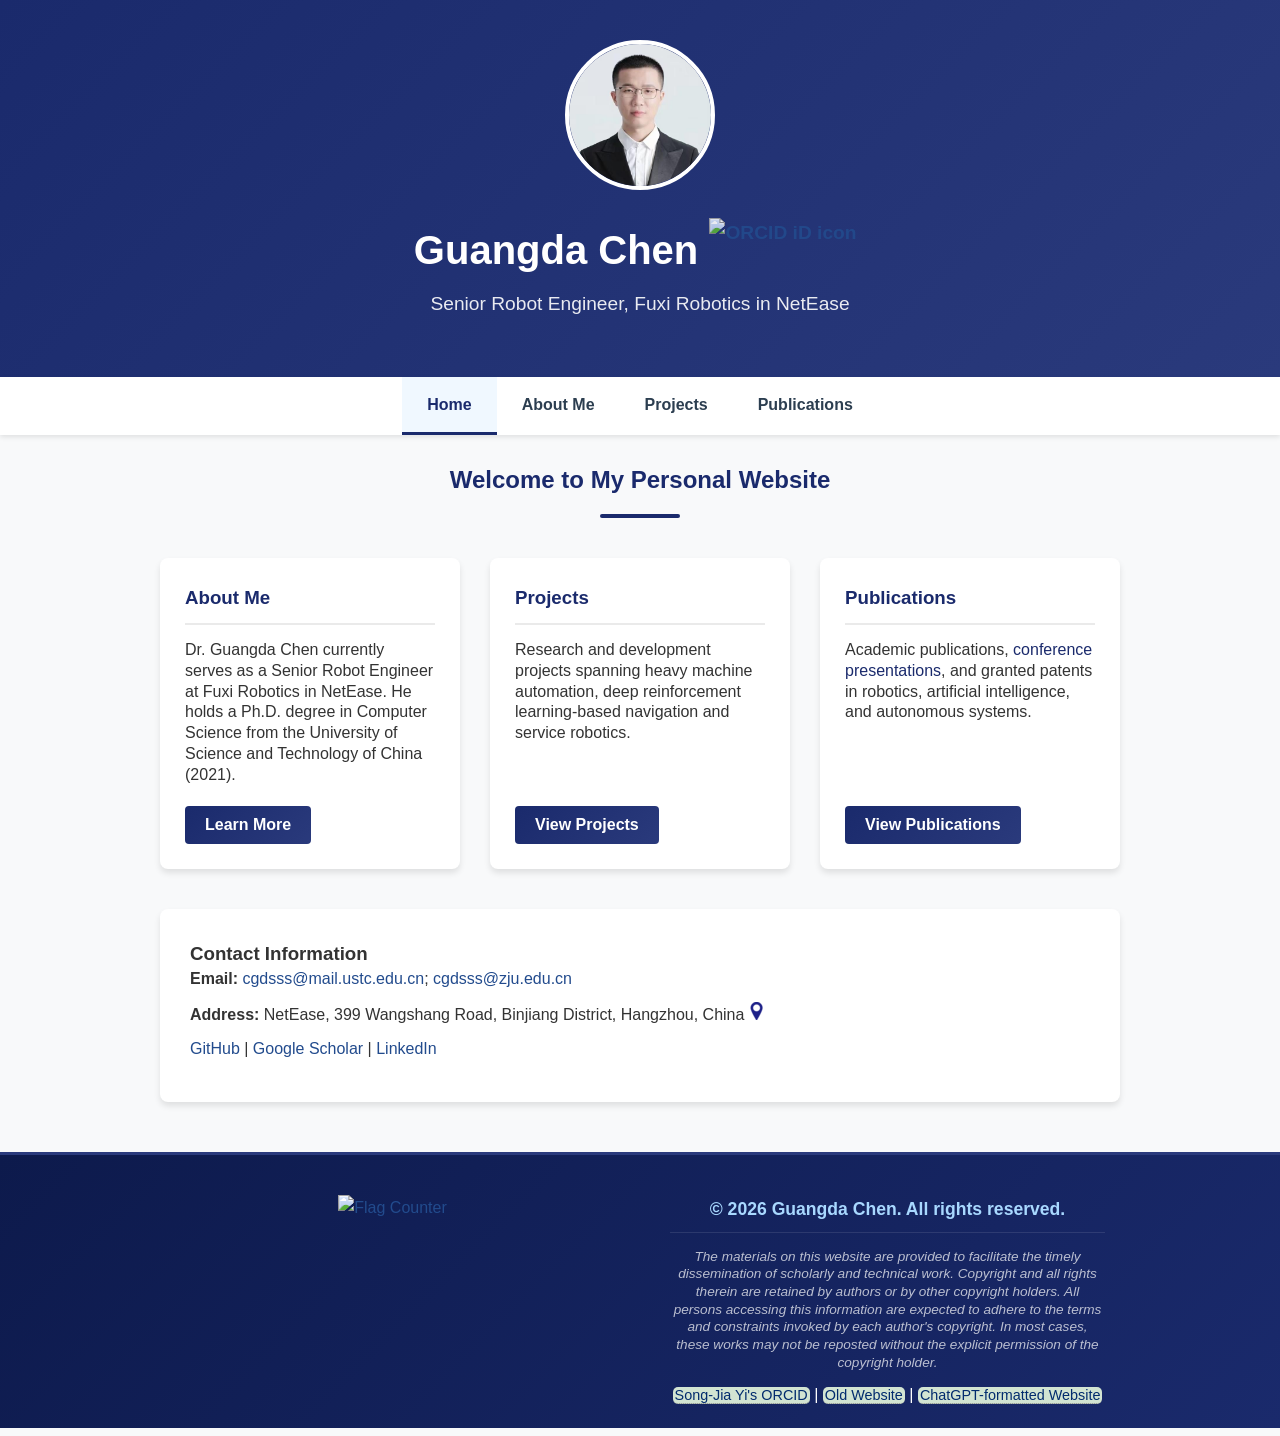
==== index.html @ e50b5acf "11" ====
<!DOCTYPE html>
<html lang="en">
<head>
    <meta charset="UTF-8">
    <meta name="viewport" content="width=device-width, initial-scale=1.0">
    <title>Guangda Chen - Personal Website</title>
    <link rel="shortcut icon" href="favicon.png"/>
    <link rel="stylesheet" type="text/css" href="main.css" id="css">
    <link rel="stylesheet" type="text/css" href="styles.css">
</head>
<body>
    <!-- 头部 -->
    <header>
        <div class="container">
            <a href="./day.html" id="icon" ><img src="./pic/CGD3.jpg" alt="Guangda Chen" class="profile-img"></a>
            <h1>Guangda Chen
                            <a class="subtitle" itemprop="sameAs" content="https://orcid.org/0000-0003-1888-9947" href="https://orcid.org/0000-0003-1888-9947" target="orcid.widget" rel="noopener noreferrer" style="vertical-align:top;"><img src="https://orcid.org/sites/default/files/images/orcid_16x16.png" style="width:1em;margin-right:.5em;" alt="ORCID iD icon"></a>
            </h1>
            <p class="subtitle">Senior Robot Engineer, Fuxi Robotics in NetEase</p>
            <!-- <p>NetEase Fuxi Robotics</p> -->
        </div>
    </header>
    
    <!-- 导航菜单 -->
    <nav>
        <div class="container">
            <button class="mobile-menu-toggle" aria-label="Toggle menu">
                <span></span>
                <span></span>
                <span></span>
            </button>
            <ul class="nav-menu">
                <li><a href="#home" class="active nav-link">Home</a></li>
                <li><a href="#about" class="nav-link">About Me</a></li>
                <li><a href="#projects" class="nav-link">Projects</a></li>
                <li><a href="#publications" class="nav-link">Publications</a></li>
            </ul>
        </div>
    </nav>
    
    <!-- 主要内容 -->
    <main class="container">
        <!-- 首页部分 -->
        <section id="home" class="page-section">
            <br>
            <h2 class="section-title">Welcome to My Personal Website</h2>

            <div class="card-container">
                <div class="card">
                    <h3>About Me</h3>
                    <p>Dr. Guangda Chen currently serves as a Senior Robot Engineer at Fuxi Robotics in NetEase.
                    He holds a Ph.D. degree in Computer Science from the University of Science and Technology of China (2021).</p>
                    <button class="btn nav-btn" data-target="about">Learn More</button>
                </div>

                <div class="card">
                    <h3>Projects</h3>
                    <p>Research and development projects spanning heavy machine automation, deep reinforcement learning-based navigation and service robotics.</p>
                    <button class="btn nav-btn" data-target="projects">View Projects</button>
                </div>

                <div class="card">
                    <h3>Publications</h3>
                    <p>Academic publications, <a href="#talks" class="nav-link" style="color: #1a2a6c; text-decoration: none;">conference presentations</a>, and granted patents in robotics, artificial intelligence, and autonomous systems.</p>
                    <button class="btn nav-btn" data-target="publications">View Publications</button>
                </div>
            </div>
            
            <div class="content-section">
                <h3>Contact Information</h3>
                <p><strong>Email:</strong> 
                <a href=mailto:cgdsss@mail.ustc.edu.cn >cgdsss@mail.ustc.edu.cn</a>;
                <a href=mailto:cgdsss@zju.edu.cn >cgdsss@zju.edu.cn</a>
                </p>
                <p><strong>Address:</strong> NetEase, 399 Wangshang Road, Binjiang District, Hangzhou, China <a href="https://surl.amap.com/UVunOpU8D8" id="icon" ><img src="./pic/gmap.ico" /></a></p>
                <p>
                    <a href="https://github.com/cgdsss" title="GitHub">GitHub</a> |
                    <a href="https://scholar.google.com/citations?user=h7vRddgAAAAJ&hl=zh-CN" title="Google Scholar">Google Scholar</a> |
                    <a href="https://www.linkedin.com/in/%E5%B9%BF%E5%A4%A7-%E9%99%88-1b0770109/" title="LinkedIn">LinkedIn</a>
                </p>
            </div>
        </section>
        
        <!-- 关于我部分 -->
        <section id="about" class="page-section" style="display: none;">
            <!-- <h2 class="section-title">About Me</h2> -->
            <br>
            <div class="content-section">
                <h3>Biography</h3>
                 Dr. Guangda Chen is currently working as a Senior Robot Engineer at <a href="https://fuxi.163.com/"  class="bluelink">Fuxi Robotics in NetEase</a>.
        He received his Ph.D. degree in Computer Science from
      <a href="https://www.ustc.edu.cn/" class="bluelink" >University of Science and Technology of China </a> in 2021
      (BA17011, advised by Prof.
      <a href="https://cs.ustc.edu.cn/2020/0828/c23235a460075/pagem.htm"  class="bluelink">Xiaoping Chen</a> in the
      <a href="http://ai.ustc.edu.cn/" class="bluelink" >USTC Robotics Laboratory</a>).
      Before joining USTC Robotics Lab in 2015,
      he received a Bachelor of Administration from <a href="http://www.cmu.edu.cn/"  class="bluelink">China Medical
        University</a> in 2014.
        As a graduate student, he focused on researching mobile robot navigation in dynamic and crowded environments.
        Currently, he is dedicated to developing and applying innovative automation and intelligent technologies in heavy construction machinery.
      <br><br>
      Find him on:
      <br>
      <a href="https://github.com/cgdsss"   id="icon" title="GitHub"><img src="./pic/github.ico" /></a>
      <a href="https://scholar.google.com/citations?user=h7vRddgAAAAJ&hl=zh-CN" id="icon"  title="Google Scholar"><img src="./pic/gs.ico" /></a>
      <a href="https://space.bilibili.com/14005427"   id="icon" title="bilibili"><img src="./pic/bili.ico" /></a>
      <a href="https://www.douban.com/people/cgdsss/"   title="豆瓣" id="icon"><img src="./pic/douban.ico" /></a>
      <!-- <a href="http://weibo.com/cgdsss"   title="新浪微博" id="icon"><img src="./pic/weibo.ico" /></a> -->
      <a href="https://music.163.com/#/user/home?id=430012241"   title="网易云音乐" id="icon"><img src="./pic/music.ico" /></a>
      <a href="https://www.linkedin.com/in/%E5%B9%BF%E5%A4%A7-%E9%99%88-1b0770109/"   id="icon" title="Linkedin"><img src="./pic/link.ico" /></a>
      <a href="https://www.facebook.com/guangda.chen.9"   title="facebook" id="icon"><img src="./pic/facebook.ico" /></a>
      <a href="https://twitter.com/cgdsss_USTC"   title="Twitter" id="icon"><img src="./pic/twitter.ico" /></a>
      <a href="https://www.instagram.com/guangdachen/"   title="instagram" id="icon"><img src="./pic/ins.ico" /></a>
      <a href="https://plus.google.com/u/0/100646927760929911525"   title="Google+" id="icon"><img src="./pic/googleplus.ico" /></a>
            </div>
            
            <div class="content-section">
                <h3>Employment</h3>
                <div class="timeline">
                    <div class="timeline-item">
                        <div class="timeline-date">2021 — Present</div>
                        <h4>Senior Robot Engineer</h4>
                        <p><strong><a href="https://ir.netease.com/">NetEase, Inc.</a></strong></p>
                        <p>- <a href="https://fuxi.163.com/">Fuxi Robotics</a></p>
                    </div>
                    
                    <div class="timeline-item">
                        <div class="timeline-date">2023 — 2025</div>
                        <h4>Postdoctoral Researcher</h4>
                        <p><strong><a href="https://www.zju.edu.cn/">Zhejiang University</a></strong> [Prof. <a href="https://person.zju.edu.cn/0097062">Rong Xiong</a>]</p>
                        <p>- <a href="http://www.cse.zju.edu.cn/">College of Control Science and Engineering</a></p>
                    </div>
                </div>
            </div>
            
            <div class="content-section">
                <h3>Education</h3>
                <div class="timeline">
                    <div class="timeline-item">
                        <div class="timeline-date">2015 — 2021</div>
                        <h4>Ph.D. in Computer Science</h4>
                        <p><strong><a href="https://www.ustc.edu.cn/">University of Science and Technology of China</a></strong> [Prof. <a href="https://cs.ustc.edu.cn/2020/0828/c23235a460075/pagem.htm">Xiaoping Chen</a>]</p>
                        <p>- <a href="http://cs.ustc.edu.cn/">School of Computer Science and Technology</a></p>
                    </div>
                    
                    <div class="timeline-item">
                        <div class="timeline-date">2011 — 2014</div>
                        <h4>Bachelor of Administration</h4>
                        <p><strong><a href="http://www.cmu.edu.cn/">China Medical University</a></strong></p>
                        <p>- <a href="https://www.cmu.edu.cn/cmudmi/xygk/xyjj.htm">Medical Informatics</a></p>
                    </div>
                    
                    <div class="timeline-item">
                        <div class="timeline-date">2010 — 2011</div>
                        <h4>Stomatology</h4>
                        <p><strong><a href="http://www.cmu.edu.cn/">China Medical University</a></strong></p>
                        <p>- <a href="https://www.cmudental.com/">Stomatology</a></p>
                    </div>
                </div>
            </div>
        </section>
        
        <!-- 项目部分 -->
        <section id="projects" class="page-section" style="display: none;">
            <!-- <h2 class="section-title">Projects</h2> Group Leader, Planning and Control Group, Fuxi Robotics in NetEase. -->
            <br>
            <div class="content-section">
                <span class="project-org-tag project-org-netease">NetEase</span>
                <h3>Unmanned Loader (2023 - Present)</h3>
                <div class="project-content">
                    <div class="project-text">
                        Unmanned loader system for intelligent material handling in industrial sites like <a href='https://mp.weixin.qq.com/s/9C-TNqmk_DaHqbVDnatrDA'> batching plants, power facilities, chemical complexes and ports</a>.<br>
                        <ul>
                            <li>High-Precision Hydraulic & Propulsion Control (<a href="https://mp.weixin.qq.com/s/KPr6EH8wozEnLDP1e_gi4A">Diesel</a> / <a href="https://mp.weixin.qq.com/s/5x0-5_HSsuYDVoltJ6N4mA">Electric</a>)</li>
                            <li>Autonomous Mobility & Navigation</li>
                            <li><a href="https://doi.org/10.1016/j.engappai.2026.113908">Efficient and Robust Shoveling Control System</a> <a href="pdf/1-s2.0-S0952197626001892-main.pdf">[Paper]</a></li>
                            <li>Industry's First Embodied AI-based Autonomous Stacking</li>
                            <li><a href="https://lingdong.fuxi.163.com/productSummary/cabin_cleaner">Multi-Terminal Remote Control & Assistance System</a></li>
                        </ul>
                    </div>
                    <div class="project-image">
                        <img src="./pic/loader.jpg" alt="Heavy Machine Automation">
                    </div>
                </div>
            </div>
            <div class="content-section">
                <span class="project-org-tag project-org-netease">NetEase</span>
                <h3>Excavator Robot (2021 - 2023)</h3>
                <div class="project-content">
                    <div class="project-text">
                        An autonomous planning and control system for excavators in human-robot collaborative applications. Details: <a href="https://lingdong.fuxi.163.com/productSummary/wj?lang=en">Official Website</a> | <a href="pdf/Modeling and Control of General Hydraulic Excavator for Human-in-the-loop Automation.pdf">Paper</a> | <a href="https://youtu.be/N6I0WZGSF68">Demo</a>
                        <ul>
                            <li>Hydraulic Actuation Control</li>
                            <li>Autonomous Digging</li>
                            <li>Autonomous Navigation</li>
                            <li>Game-Inspired Teleoperation</li>
                        </ul>
                    </div>
                    <div class="project-image">
                        <img src="./pic/excavator.jpg" alt="Heavy Machine Automation">
                    </div>
                </div>
            </div>
            
            <div class="content-section">
                <span class="project-org-tag project-org-ustc">USTC</span>
                <h3>DRL-based Navigation (2019 - 2021)</h3>
                
                <div class="project-content">
                    <div class="project-text">
                Group Leader, <a href="https://github.com/DRL-Navigation" class="bluelink">Open source code on GitHub</a>
                <ul>
          <li>
            <a href="pdf/ICNSC_2020_paper_11.pdf" class="bluelink"> DQN-based Obstacle Avoidance</a>, <a href="https://youtu.be/Eq4AjsFH_cU"  class="bluelink">[Demo]</a>
          </li>
          <li>
            <a href="pdf/IROS_2021_DRQNNav.pdf" class="bluelink"> DRQN-based 3D Obstacle Avoidance</a>, <a href="https://youtu.be/cnCid0qOZg4"  class="bluelink">[Demo]</a>
          </li>
          <li>
            <a href="pdf/ICTAI_2020.pdf" class="bluelink"> Multi-Robot Collision Avoidance</a>, <a href="https://youtu.be/KOb1q23L7-U"  class="bluelink">[Demo]</a>
          </li>
          <li>
            <a href="pdf/IROS_2021_PedNav.pdf" class="bluelink">Crowd Navigation</a>, <a href="https://www.bilibili.com/video/BV1Vb4y1D7R6"  class="bluelink">[Demo]</a>, <a href="gitstats/authors.html" class="bluelink" target="_blank"> [Code statistics] </a>
          </li>
          <li>
            <a href="pdf/ICRA2022_BEEP_FINAL_06_03.pdf" class="bluelink">Crowd Navigation with Interaction Capacity</a>
          </li>
                </ul>
                    </div>
                    <div class="project-image">
                        <img src="./pic/drl_nav.jpg" alt="Heavy Machine Automation">
                    </div>
                </div>
            </div>
            
            <div class="content-section">
                <span class="project-org-tag project-org-ustc">USTC</span>
                        <h3>Panda Robot (2020 - 2021)</h3>
                <div class="project-content">
                    <div class="project-text">
        Tour guide robot at the <a href="https://www.panda.org.cn/en/education/framework/2023-07-16/7850.html" class="bluelink">Chengdu Giant Panda Museum. </a> <br>
        Group Leader, (<a href="pdf/phd_cgd.pdf#page=112" class="bluelink">PhD thesis</a>, <a href="pdf/phd_cgd.pdf#page=90" class="bluelink">Ch. 4</a> and <a href="pdf/phd_cgd.pdf#page=112" class="bluelink">Ch. 5</a>)<br>
        <ul>
          <li>
            Pedestrian detection and tracking, <a href="https://www.bilibili.com/video/BV1HB4y1P7xE"  class="bluelink">[Demo]</a>
          </li>
          <li>
            Long-term robust localization, <a href="https://www.bilibili.com/video/BV1q5411w7qX"  class="bluelink">[Demo]</a>
          </li>
          <li>
            Navigation in dense crowds, <a href="https://www.bilibili.com/video/BV13Z4y1A7br"  class="bluelink">[Brief Demo]</a>, <a href="https://www.bilibili.com/video/BV1wU4y1V7cA?share_source=copy_web"  class="bluelink">[Full Demo]</a>
          </li>
          <li>
            Tour guide service v1.0, <a href="https://www.bilibili.com/video/BV1UM4y1u7t8"  class="bluelink">[Demo]</a>
          </li>
        </ul>
                    </div>
                    <div class="project-image">
                        <img src="./pic/PandaBot.jpg" alt="Panda Robot">
                    </div>
                </div>
            </div>
            
            <div class="content-section">
                <span class="project-org-tag project-org-ustc">USTC</span>
                <h3>Kejia Robot (2015 - 2019)</h3>
                <p>Team: <a href="http://ai.ustc.edu.cn/en/robocup/atHome">WrightEagle@Home</a><br>
      <a href="pdf/tdp19.pdf"  class="bluelink">[TDP <img src="./pic/pdf.gif" />]</a>, <a href="pdf/poster19_athome.pdf"  class="bluelink">[Poster <img src="./pic/pdf.gif" />]</a>, <a href="pdf/ECRDC_USTC.pdf"  class="bluelink">[Report <img src="./pic/pdf.gif" />]</a>, <a href="https://youtu.be/sWi9EOKIhlE"  class="bluelink">[Demo]</a> </p>
                      <div class="project-content">
                    <div class="project-text">
      <table border="1" cellpadding="3" cellspacing="0" class="kejia-table">
        <tr>
          <th>Event</th>
          <th>Location</th>
          <th>Award</th>
          <th>Role</th>
        </tr>
        <tr>
          <td><a href="http://www.rcccaa.org/zdy/gui.html"  class="bluelink">RoboCup China Open@Home 2015</a></td>
          <td>Guiyang</td>
          <td>Champion</td>
          <td>Major</td>
        </tr>
        <tr>
          <td><a href="https://www.robocup.org/events/5"  class="bluelink">RoboCup@Home 2016</a></td>
          <td>Leipzig</td>
          <td>3rd Place</td>
          <td>Major</td>
        </tr>
        <tr>
          <td><a href="https://www.robocup.org/events/14"  class="bluelink">Pre-RoboCup Asia-Pacific 2017</a></td>
          <td>Beijing</td>
          <td>Champion</td>
          <td>Major</td>
        </tr>
        <tr>
          <td><a href="https://www.robocup.org/events/6"  class="bluelink">RoboCup@Home 2017</a></td>
          <td>Nagoya</td>
          <td>Best Manipulation</td>
          <td>Major</td>
        </tr>
        <tr>
          <td><a href="https://www.ijcai19.org/competitions.html"  class="bluelink">IJCAI-2019 Eldercare Robot Challenges</a></td>
          <td>Macau</td>
          <td>Champion</td>
          <td>Leader</td>
        </tr>
      </table>
      The team is back, now at <a href="https://wrighteagleai.homes/"><b>WrightEagle.AI</b></a>
                          </div>
                    <div class="project-image">
                        <img src="./pic/kejia.jpg" alt="Panda Robot">
                    </div>
                </div>
            </div>

                        <div class="content-section">
                <span class="project-org-tag project-org-ustc">USTC</span>
                <h3>MoCap System (2016 - 2018)</h3>
                <div class="project-content">
                    <div class="project-text">
                <p>
                for Testing: 
                <br>
                - <a href="pdf/Cleaning_Robots_Test.pdf" class="bluelink">Cleaning Robots Test</a><br>
                - <a href="http://roboticsbase.ustc.edu.cn/"  class="bluelink">Anhui Robot Technology Standard Innovation Base</a> 
                <br>
                for Calibration:
                <br>
                - <a href="http://staff.ustc.edu.cn/~wufeng02/doc/pdf/ZCWicira17.pdf"  class="bluelink">General Batch-Calibration Framework</a>
                <br>
                - <a href="pdf/rgbd_cal_j.pdf" class="bluelink">RGB-D Cameras Calibration</a>
                <br>
                for Training:
                <br>
                - <a href="http://www.sohu.com/a/217691740_100071565"  class="bluelink">Real Simulation Unified Platform</a>
                <br>
            </p>
                          </div>
                    <div class="project-image">
                        <img src="./pic/mcs.jpg" alt="MoCap System">
                    </div>
                </div>
            </div>


        </section>
        
        <!-- 出版物部分 -->
        <section id="publications" class="page-section" style="display: none;">
            <!-- <h2 class="section-title">Publications</h2> -->
            <br>
            <div class="content-section">
                <h3>Selected Publications</h3>
                
                <p>All publications: 
                    <a href="https://scholar.google.com/citations?user=h7vRddgAAAAJ&hl=zh-CN">Google Scholar</a>, 
                    <a href="https://www.researchgate.net/profile/Guangda_Chen4">ResearchGate</a>.
                </p>
                <!-- <p>Chinese patents: 
                    <a href="https://www.patentguru.com/cn/search?inventor=%22%E9%99%88%E5%B9%BF%E5%A4%A7%22&assignee=%22%E7%BD%91%E6%98%93%22%2C%22%E4%B8%AD%E5%9B%BD%E7%A7%91%E5%AD%A6%E6%8A%80%E6%9C%AF%E5%A4%A7%E5%AD%A6%22">PatentGuru</a>
                </p> -->
                <hr style="height:1px;border:none;border-top:1px dashed #0066CC;"/>
                <div class="publication-list">

                        <div id="papers-container">
        <div class="loading">Loading publications...</div>
    </div>

    <script>
        // Load publication data from JSON file
        fetch('papers.json')
            .then(response => {
                if (!response.ok) {
                    throw new Error('Network response was not ok');
                }
                return response.json();
            })
            .then(papers => {
                renderPapers(papers);
            })
            .catch(error => {
                document.getElementById('papers-container').innerHTML =
                    `<div class="error">Error loading publication data: ${error.message}</div>`;
            });

        // Render publication list
        function renderPapers(papers) {
            const container = document.getElementById('papers-container');

            if (!papers || papers.length === 0) {
                container.innerHTML = '<div class="error">No publication data found</div>';
                return;
            }

            let html = '';

            papers.forEach((paper, index) => {
                keywords_text = `${paper.keywords ? `<br><b>Keywords:</b> ${paper.keywords} ` : ''}`;
                html += `
                        <div class="publication-item" id="ref${index}">
                            <h4 class="paper-title"><a href="${paper.link}" class="bluelink">${paper.title}</a></h4>
                            ${paper.sub_title ? `<p class="paper-subtitle"><a href="${paper.link}" class="bluelink">${paper.sub_title}</a></p>` : ''}
                            <p class="paper-authors">${paper.authors}</p>
                            <p class="paper-venue">
                                <i><a href="${paper.venueLink}" class="bluelink">${paper.venue}</a></i>
                                ${paper.impact_factor ? `<span class="paper-if">IF: ${paper.impact_factor}</span>` : ''}
                                ${paper.rating ? `<span class="paper-rating"><a href="${paper.rating_link}" class="bluelink">${paper.rating}</a></span>` : ''}
                                ${paper.award ? `<span class="paper-award">${paper.award}</span>` : ''}
                            </p>
                            <div class="paper-links">
                                <a class="paper-link" onclick="toggleDisplay('bib${index}')">BibTeX</a>
                                ${paper.abstract ? `<a class="paper-link" onclick="toggleDisplay('abs${index}')">Abstract</a>` : ''}
                                ${paper.pdf ? `<a href="${paper.pdf}" class="paper-link">PDF</a>` : ''}
                                ${paper.pdf2 ? `<a href="${paper.pdf2}" class="paper-link">PDF2</a>` : ''}
                                ${paper.demo ? `<a href="${paper.demo}" class="paper-link">Demo</a>` : ''}
                                ${paper.slides ? `<a href="${paper.slides}" class="paper-link">Slides</a>` : ''}
                                ${paper.awardDoc ? `<a href="${paper.awardDoc}" class="paper-link">Award</a>` : ''}
                                ${paper.youTube ? `<a href="${paper.youTube}" class="paper-link">YouTube</a>` : ''}
                                ${paper.bili1 ? `<a href="${paper.bili1}" class="paper-link">Bilibili</a>` : ''}
                                ${paper.bili2 ? `<a href="${paper.bili2}" class="paper-link">Bilibili_2</a>` : ''}
                            </div>
                            <div id="bib${index}" class="paper-collapsible" style="display:none">${paper.bibtex}</div>
                            ${paper.abstract ? `<div id="abs${index}" class="paper-collapsible" style="display:none"><b>Abstract:</b> ${paper.abstract} ${keywords_text}</div>` : ''}
                        </div>
                `;
            });

            container.innerHTML = html;
        }

        // 切换显示/隐藏元素
        function toggleDisplay(id) {
            const element = document.getElementById(id);
            if (element) {
                element.style.display = element.style.display === 'none' ? 'block' : 'none';
            }
        }
    </script>
      <p>
        <b>*</b> These authors contributed equally to the work.
        </p>

                    <!-- <div class="publication-item">
                        <h4>DRQN-based 3D Obstacle Avoidance for Mobile Robots</h4>
                        <p><strong>Chen, G.</strong>, Zhang, Y., & Li, H. (2021). In <em>2021 IEEE/RSJ International Conference on Intelligent Robots and Systems (IROS)</em>.</p>
                        <p><a href="#" class="btn">PDF</a> <a href="#" class="btn">Demo</a></p>
                    </div>
                    
                    <div class="publication-item">
                        <h4>Multi-Robot Collision Avoidance Using Deep Reinforcement Learning</h4>
                        <p><strong>Chen, G.</strong>, Wang, J., & Liu, K. (2020). In <em>2020 IEEE 32nd International Conference on Tools with Artificial Intelligence (ICTAI)</em>.</p>
                        <p><a href="#" class="btn">PDF</a> <a href="#" class="btn">Demo</a></p>
                    </div>
                    
                    <div class="publication-item">
                        <h4>Crowd Navigation with Interaction Capacity Awareness</h4>
                        <p><strong>Chen, G.</strong>, Zhao, L., & Wu, X. (2022). In <em>2022 International Conference on Robotics and Automation (ICRA)</em>.</p>
                        <p><a href="#" class="btn">PDF</a> <a href="#" class="btn">Demo</a></p>
                    </div> -->
                </div>
            </div>
            
            <div class="content-section">
                <h3>Granted Patents</h3>
                      <p>All patents:
                    <a href="https://www.patentguru.com/cn/search?inventor=%22%E9%99%88%E5%B9%BF%E5%A4%A7%22&assignee=%22%E7%BD%91%E6%98%93%22,%22%E4%B8%AD%E5%9B%BD%E7%A7%91%E5%AD%A6%E6%8A%80%E6%9C%AF%E5%A4%A7%E5%AD%A6%22&SortBy=pubdate_newest">PatentGuru</a>.
                </p>
                <hr style="height:1px;border:none;border-top:1px dashed #0066CC;"/>
      <div id="patent-list" class="patent-list"></div>
          <button id="patent-toggle-btn" class="show-more-btn" style="display: none;">
              Show More (<span id="hidden-patent-count"></span>)
          </button>
          <script src="https://cdnjs.cloudflare.com/ajax/libs/js-yaml/4.1.0/js-yaml.min.js"></script>
          <script>
              const INITIAL_PATENT_COUNT = 5;

              fetch('patents.yaml')
                  .then(response => response.text())
                  .then(text => {
                      const data = jsyaml.load(text);
                      const patentList = document.getElementById('patent-list');
                      const toggleBtn = document.getElementById('patent-toggle-btn');
                      const hiddenCountSpan = document.getElementById('hidden-patent-count');

                      let allPatents = [];

                      data.patents.forEach((patent, index) => {
                          const patentItem = document.createElement('div');
                          patentItem.className = 'patent-item';

                          // 隐藏超过初始显示数量的专利
                          if (index >= INITIAL_PATENT_COUNT) {
                              patentItem.classList.add('patent-item-hidden');
                          }

                          let awardHtml = '';
                          if (patent.url === 'https://www.patentguru.com/cn/CN117950401B') {
                            awardHtml = "<span class='patent-award-badge'>🏆 NetEase's Top 10 Patents (2025)</span>";
                          }

                          // 从URL中提取公开号
                          const patentNumber = patent.url.split('/').pop();

                          patentItem.innerHTML = `
                              <div class="patent-number">${index + 1}.</div>
                              <div class="patent-content">
                                  <a href="${patent.url}" class="patent-title bluelink">${patent.title}</a>
                                  <div class="patent-meta">
                                      ${awardHtml}
                                      <span class="patent-id">${patentNumber}</span>
                                  </div>
                              </div>
                          `;
                          patentList.appendChild(patentItem);
                          allPatents.push(patentItem);
                      });

                      // 如果专利数量超过初始显示数量，显示"显示更多"按钮
                      if (data.patents.length > INITIAL_PATENT_COUNT) {
                          const hiddenCount = data.patents.length - INITIAL_PATENT_COUNT;
                          hiddenCountSpan.textContent = hiddenCount;
                          toggleBtn.style.display = 'block';

                          let isExpanded = false;
                          toggleBtn.addEventListener('click', function() {
                              isExpanded = !isExpanded;
                              const hiddenPatents = document.querySelectorAll('.patent-item-hidden');

                              if (isExpanded) {
                                  hiddenPatents.forEach(item => {
                                      item.style.display = 'flex';
                                  });
                                  toggleBtn.innerHTML = 'Show Less';
                              } else {
                                  hiddenPatents.forEach(item => {
                                      item.style.display = 'none';
                                  });
                                  toggleBtn.innerHTML = `Show More (<span id="hidden-patent-count">${hiddenCount}</span>)`;
                              }
                          });
                      }
                  })
                  .catch(error => console.error('Error loading YAML file:', error));
          </script>
            </div>

        <div class="content-section reviewer-section">
            <h3>Academic Service</h3>

            <div class="reviewer-category">
                <p class="reviewer-label">Conference Reviewer:</p>
                <div class="reviewer-tags">
                    <a href="https://www.iros2019.org/" class="bluelink bb">IROS 2019</a>
                    <a href="http://www.icra2021.org/" class="bluelink bb">ICRA 2021</a>
                    <a href="http://ieeesmc2021.org/" class="bluelink bb">SMC 2021</a>
                    <a href="https://www.icra2022.org/" class="bluelink bb">ICRA 2022</a>
                    <a href="https://iros2022.org/" class="bluelink bb">IROS 2022</a>
                    <a href="https://www.icra2023.org/" class="bluelink bb">ICRA 2023</a>
                    <a href="https://ieee-iros.org/" class="bluelink bb">IROS 2023</a>
                    <a href="https://2025.ieeecase.org/" class="bluelink bb">CASE 2025</a>
                    <a href="https://www.iros25.org/" class="bluelink bb">IROS 2025</a>
                    <a href="https://2026.ieee-icra.org/" class="bluelink bb">ICRA 2026</a>
                </div>
            </div>

            <div class="reviewer-category">
                <p class="reviewer-label">Journal Reviewer:</p>
                <div id="reviewers-container"></div>
            </div>

            <script>
                async function loadYAML() {
                    try {
                        const response = await fetch('reviewers.yaml');
                        const yamlText = await response.text();
                        const data = jsyaml.load(yamlText);

                        const reviewersContainer = document.getElementById('reviewers-container');

                        // Group reviewers by category
                        const categoryMap = {
                            'Robotics': '🤖 ROBOTICS',
                            'AI': '🧠 COMPUTER SCIENCE, ARTIFICIAL INTELLIGENCE',
                            'Control': '⚙️ AUTOMATION & CONTROL SYSTEMS',
                            'Engineering': '🏗️ ENGINEERING, INDUSTRIAL',
                            'MDPI': '📖 MDPI Journals'
                        };

                        const groupedReviewers = {};
                        data.reviewers.forEach(reviewer => {
                            const category = reviewer.category || 'Other';
                            if (!groupedReviewers[category]) {
                                groupedReviewers[category] = [];
                            }
                            groupedReviewers[category].push(reviewer);
                        });

                        // Sort categories in desired order
                        const categoryOrder = ['Robotics', 'AI', 'Control', 'Engineering', 'MDPI'];
                        let html = '';

                        categoryOrder.forEach(category => {
                            if (groupedReviewers[category]) {
                                const displayName = categoryMap[category] || category;
                                html += `
                                    <div class="reviewer-subcategory">
                                        <h5 class="reviewer-subcategory-title">${displayName}</h5>
                                        <div class="reviewer-tags">
                                `;

                                const reviewerLinks = groupedReviewers[category].map(reviewer => {
                                    return `<a href="${reviewer.url}" class="bluelink bb">${reviewer.name}</a>`;
                                });
                                html += reviewerLinks.join('');

                                html += `
                                        </div>
                                    </div>
                                `;
                            }
                        });

                        // Add any remaining categories not in the predefined order
                        Object.keys(groupedReviewers).forEach(category => {
                            if (!categoryOrder.includes(category)) {
                                const displayName = categoryMap[category] || category;
                                html += `
                                    <div class="reviewer-subcategory">
                                        <h5 class="reviewer-subcategory-title">${displayName}</h5>
                                        <div class="reviewer-tags">
                                `;

                                const reviewerLinks = groupedReviewers[category].map(reviewer => {
                                    return `<a href="${reviewer.url}" class="bluelink bb">${reviewer.name}</a>`;
                                });
                                html += reviewerLinks.join('');

                                html += `
                                        </div>
                                    </div>
                                `;
                            }
                        });

                        reviewersContainer.innerHTML = html;
                    } catch (error) {
                        console.error('Error loading reviewers:', error);
                    }
                }
                loadYAML();
            </script>
        </div>

        </section>

<!-- Talks部分 -->
<section id="talks" class="page-section" style="display: none;">
    <!-- <h2 class="section-title">Talks & Presentations</h2> -->
    <br>
    <div class="content-section">
        <h3>Conference Presentations</h3>
        <p>Selected talks and presentations at academic conferences and industry events.</p>
        
        <div class="talks-gallery">
            <!-- Talk 1 -->
            <div class="talk-item">
                <div class="talk-header">
                    <img src="./talks/top100/1.jpg" alt="IROS 2021 Presentation" class="talk-image">
                    <span class="talk-badge industry">Top100全球软件案例研究峰会</span>
                </div>
                <div class="talk-content">
                    <h4 class="talk-title">装载机无人化破局之路：数据驱动算法的全流程深度实践</h4>
                    <p class="talk-conference">Top100全球软件案例研究峰会</p>
                    <p class="talk-date">November 22, 2025 | 中关村, 北京</p>
                    <p class="talk-description">由MSUP主办的第十四届TOP100全球软件案例研究峰会（简称：TOP100 Summit）在北京圆满闭幕。本届峰会以“面向未来的组织演进与创新管理”为主题，汇聚了全球100余位技术创新者，探讨生成式AI、软硬件集成等趋势下的组织变革路径，为观众提供实用的指导和启示。大会期间，网易伏羲规控算法负责人陈博士发表了题为《装载机无人化破局之路：数据驱动算法的全流程深度实践》的演讲，系统分享了团队在装载机无人化领域的技术探索与实践经验。</p>
                    <p class="talk-description">更多媒体报道：<a href="https://mp.weixin.qq.com/s/kNd0hAy7AWJeOC-iC4ZD2A">网易伏羲公众号</a><br>
                    报告官方链接：<a href="https://www.top100summit.com/detail?aid=4733&id=18661">TOP100官网</a></p>
                    <div class="photos-section">
                        <h5>Event Photos</h5>
                        <div class="photos-grid" data-count="3">
                            <div class="photo-item">
                                <img src="./talks/top100/1.jpg" alt="IROS Presentation Slide">
                            </div>
                            <div class="photo-item">
                                <img src="./talks/top100/2.jpg" alt="Conference Venue">
                            </div>
                            <div class="photo-item">
                                <img src="./talks/top100/3.jpg" alt="Discussion Session">
                            </div>
                        </div>
                    </div>
                </div>
            </div>

            <div class="talk-item">
                <div class="talk-header">
                    <img src="./talks/ICTAI/1.jpg" alt="ICRA 2022 Presentation" class="talk-image">
                    <span class="talk-badge conference">International Conference</span>
                </div>
                <div class="talk-content">
                    <h4 class="talk-title">Modeling and Control of General Hydraulic Excavator for Human-in-the-loop Automation</h4>
                    <p class="talk-conference">IEEE 35th International Conference onTools with Artificial Intelligence (ICTAI 2023)</p>
                    <p class="talk-date">November 2023 | Atlanta, GA, USA</p>
                    <p class="talk-description">The paper, "Modeling and Control of General Hydraulic Excavator for Human-in-the-loop Automation," was presented at the IEEE 35th International Conference on Tools with Artificial Intelligence (ICTAI 2023). The research on human-in-the-loop automation for excavators was shared with the international community via an online presentation.</p>

                    <p class="talk-description">
                        Full Paper (PDF): <a href="pdf/Modeling and Control of General Hydraulic Excavator for Human-in-the-loop Automation.pdf">paper.pdf</a><br>
                        Demonstration Video: <a href="https://youtu.be/N6I0WZGSF68">YouTube</a>
                    </p>
                    
                    <div class="photos-section">
                        <h5>Event Photos</h5>
                        <div class="photos-grid" data-count="2">
                            <div class="photo-item">
                                <img src="./talks/ICTAI/2.jpg" alt="ICRA Presentation">
                            </div>
                            <div class="photo-item">
                                <img src="./talks/ICTAI/3.jpg" alt="Poster Session">
                            </div>
                        </div>
                    </div>
                </div>
            </div>
            
            <!-- Talk 2 -->
            <div class="talk-item">
                <div class="talk-header">
                    <img src="./talks/ICNSC/1.jpg" alt="ICRA 2022 Presentation" class="talk-image">
                    <span class="talk-badge conference">International Conference</span>
                </div>
                <div class="talk-content">
                    <h4 class="talk-title">Robot Navigation with Map-Based Deep Reinforcement Learning</h4>
                    <p class="talk-conference">International Conference on Networking, Sensing, and Control (ICNSC 2020)</p>
                    <p class="talk-date">October 2020 | Nanjing, China</p>
                    <p class="talk-description">The paper titled "Robot Navigation with Map-Based Deep Reinforcement Learning" was presented at the ICNSC 2020. This research introduced a novel deep reinforcement learning framework for mobile robot navigation that effectively utilizes grid maps. The work was delivered through an oral presentation, highlighting its innovative approach to solving complex navigation tasks. This pioneering study laid the foundation for a series of subsequent research projects in DRL-based navigation within the research group. The significant contribution of this work was recognized with the Best Student Paper Award at the conference.</p>
                    
                    <div class="photos-section">
                        <h5>Event Photos</h5>
                        <div class="photos-grid" data-count="2">
                            <div class="photo-item">
                                <img src="./talks/ICNSC/2.jpg" alt="ICRA Presentation">
                            </div>
                            <div class="photo-item">
                                <img src="./talks/ICNSC/3.jpg" alt="Poster Session">
                            </div>
                        </div>
                    </div>
                </div>
            </div>
            
            <!-- Talk 4 -->
            <!-- <div class="talk-item">
                <div class="talk-header">
                    <img src="./pic/talk4.jpg" alt="Academic Seminar" class="talk-image">
                    <span class="talk-badge invited">Invited Talk</span>
                </div>
                <div class="talk-content">
                    <h4 class="talk-title">From Academic Research to Industrial Applications</h4>
                    <p class="talk-conference">Zhejiang University Robotics Seminar</p>
                    <p class="talk-date">March 2024 | Hangzhou, China</p>
                    <p class="talk-description">Shared experiences in transitioning robotics research from academic settings to real-world industrial applications. Discussed challenges, opportunities, and best practices for successful technology transfer.</p>
                    
                    <div class="photos-section">
                        <h5>Event Photos</h5>
                        <div class="photos-grid" data-count="2">
                            <div class="photo-item">
                                <img src="./pic/talk4-1.jpg" alt="Seminar Presentation">
                            </div>
                            <div class="photo-item">
                                <img src="./pic/talk4-2.jpg" alt="Q&A Session">
                            </div>
                        </div>
                    </div>
                </div>
            </div> -->
        </div>
    </div>

</section>

<!-- 灯箱HTML -->
<div class="lightbox" id="lightbox">
    <span class="lightbox-close" onclick="closeLightbox()">×</span>
    <img class="lightbox-img" id="lightbox-img" src="" alt="">
</div>

    </main>
    <!-- 页脚 -->
<footer>
    <div class="container">
        <!-- 统计信息区域 -->
        <div class="footer-section stats-section">
  <a href="https://info.flagcounter.com/S8jX"><img src="https://s01.flagcounter.com/countxl/S8jX/bg_FFFFFF/txt_000000/border_CCCCCC/columns_2/maxflags_10/viewers_0/labels_1/pageviews_1/flags_0/percent_0/" alt="Flag Counter" border="0"></a>
        </div>
        
        <!-- 资源链接区域 -->
        <div class="footer-section resources-section">
            <h4>&copy; 2026 Guangda Chen. All rights reserved.</h4>
            <p class="footer-note">The materials on this website are provided to facilitate the timely dissemination of scholarly and technical work. Copyright and all rights therein are retained by authors or by other copyright holders. All persons accessing this information are expected to adhere to the terms and constraints invoked by each author's copyright. In most cases, these works may not be reposted without the explicit permission of the copyright holder.</p>
            <a href="https://orcid.org/0000-0002-9502-1204"  class="fontnorm bluelink fontverysmall bb">Song-Jia Yi's ORCID</a> | <a href="old.html"  class="fontnorm bluelink fontverysmall bb">Old Website</a> | <a href="#home"  class="fontnorm bluelink fontverysmall bb">ChatGPT-formatted Website</a>
        </div>
        
        <!-- 版权信息区域 -->

    </div>
</footer>
    
    <!-- 返回顶部按钮 -->
    <a href="#" class="back-to-top">↑</a>
    
    <script>
// 页面导航功能
document.addEventListener('DOMContentLoaded', function() {
    const navLinks = document.querySelectorAll('.nav-link');
    const navBtns = document.querySelectorAll('.nav-btn');
    const pageSections = document.querySelectorAll('.page-section');
    
    // 状态管理变量
    let currentSection = 'home';
    
    // 显示指定部分，隐藏其他部分
    function showSection(sectionId, scrollToTop = true) {
        // 隐藏所有部分
        pageSections.forEach(section => {
            section.style.display = 'none';
        });

        // 显示目标部分
        const targetSection = document.getElementById(sectionId);
        if (targetSection) {
            targetSection.style.display = 'block';
            currentSection = sectionId;
        }

        // 更新导航菜单激活状态
        navLinks.forEach(link => {
            link.classList.remove('active');
            if (link.getAttribute('href') === `#${sectionId}`) {
                link.classList.add('active');
            }
        });

        // 根据参数决定是否滚动
        if (scrollToTop) {
            setTimeout(() => {
                if (sectionId === 'home') {
                    // Home页面滚动到网站最顶部（包括header）
                    window.scrollTo({
                        top: 0,
                        behavior: 'smooth'
                    });
                } else {
                    // 其他页面滚动到导航栏位置
                    const nav = document.querySelector('nav');
                    if (nav) {
                        const navTop = nav.offsetTop;
                        window.scrollTo({
                            top: navTop,
                            behavior: 'smooth'
                        });
                    } else {
                        window.scrollTo({
                            top: 0,
                            behavior: 'smooth'
                        });
                    }
                }
            }, 10); // 短暂延迟确保DOM已更新
        }
    }
    
    // 处理URL哈希变化
    function handleHashChange() {
        const hash = window.location.hash.substring(1);
        if (hash && document.getElementById(hash)) {
            showSection(hash);
        } else {
            showSection('home');
        }
    }
    
    // 初始显示首页
    const initialHash = window.location.hash.substring(1);
    if (initialHash && document.getElementById(initialHash)) {
        showSection(initialHash);
    } else {
        showSection('home', false); // 首次加载home页面时不滚动
    }
    
    // 监听URL哈希变化
    window.addEventListener('hashchange', handleHashChange);
    
    // 导航链接点击事件
    navLinks.forEach(link => {
        link.addEventListener('click', function(e) {
            e.preventDefault();
            const targetId = this.getAttribute('href').substring(1);

            // 关闭移动端菜单
            const navMenu = document.querySelector('.nav-menu');
            navMenu.classList.remove('active');

            // 更新URL但不触发页面刷新
            if (history.pushState) {
                history.pushState(null, null, `#${targetId}`);
            } else {
                window.location.hash = `#${targetId}`;
            }

            showSection(targetId);
        });
    });

    // 移动端菜单切换
    const mobileMenuToggle = document.querySelector('.mobile-menu-toggle');
    const navMenu = document.querySelector('.nav-menu');

    mobileMenuToggle.addEventListener('click', function() {
        navMenu.classList.toggle('active');
        this.classList.toggle('active');
    });

    // 导航按钮点击事件
    navBtns.forEach(btn => {
        btn.addEventListener('click', function() {
            const targetId = this.getAttribute('data-target');

            // 更新URL但不触发页面刷新
            if (history.pushState) {
                history.pushState(null, null, `#${targetId}`);
            } else {
                window.location.hash = `#${targetId}`;
            }

            showSection(targetId);
        });
    });
    
    // 浏览器前进/后退按钮的事件监听
    window.addEventListener('popstate', function(e) {
        handleHashChange();
    });
    
    // 返回顶部按钮功能
    const backToTopButton = document.querySelector('.back-to-top');
    
    window.addEventListener('scroll', function() {
        if (window.pageYOffset > 300) {
            backToTopButton.classList.add('visible');
        } else {
            backToTopButton.classList.remove('visible');
        }
    });
    
    backToTopButton.addEventListener('click', function(e) {
        e.preventDefault();
        window.scrollTo({
            top: 0,
            behavior: 'smooth'
        });
    });
});

// 灯箱功能
function openLightbox(imgSrc) {
    const lightbox = document.getElementById('lightbox');
    const lightboxImg = document.getElementById('lightbox-img');
    lightboxImg.src = imgSrc;
    lightbox.classList.add('active');
    document.body.style.overflow = 'hidden';
}

function closeLightbox() {
    const lightbox = document.getElementById('lightbox');
    lightbox.classList.remove('active');
    document.body.style.overflow = 'auto';
}

// 点击照片打开灯箱
document.addEventListener('DOMContentLoaded', function() {
    document.addEventListener('click', function(e) {
        if (e.target.classList.contains('photo-item') || e.target.parentElement.classList.contains('photo-item')) {
            const img = e.target.tagName === 'IMG' ? e.target : e.target.querySelector('img');
            if (img) {
                openLightbox(img.src);
            }
        }
    });
    
    // 点击灯箱背景关闭
    document.getElementById('lightbox').addEventListener('click', function(e) {
        if (e.target === this) {
            closeLightbox();
        }
    });
    
    // ESC键关闭灯箱
    document.addEventListener('keydown', function(e) {
        if (e.key === 'Escape') {
            closeLightbox();
        }
    });
});
    </script>
</body>
</html>
---- main.css ----
body {
  margin: 0;
  padding: 0;
  background-color: white;
  font-family: sans-serif;
  font-size: 16px;
  line-height: 1.4;
  color: #333;
}
.divpad{
  padding:0 10px 0 10px;
}
.backgrounddiv
{
 background-color:rgba(243, 239, 233, 0.87)
}
.fontgrounddiv
{
 background-color:rgb(255, 255, 255)
}
.shadow
{
 background-color:rgb(255, 255, 255)
 -webkit-box-shadow:0 0 10px #0CC;  
 -moz-box-shadow:0 0 10px #0CC;  
 box-shadow:0 0 10px #0CC; 
}
.leftfloat{
 position:relative;left:0%;top:0%;right:0%;float: left;
}
.rightfloat{
position:relative;left:0%;top:0%;float: right;
}
.maxwidth{
 width:100%;
 height:auto;
}
.width70{
  width:82%;
}
.width30{
  width:18%;
  height: 240px;
}
.width75{
 width:78%;
}
.width25{
 width:22%;
}
.width96{
padding-left:32px;
padding-right:-25px;
position: relative;
z-index: 1;
}
.width4{
width:25px;
z-index: 2;
}
.bluelink{
 text-decoration: none;color: #022b6d
}
.blacklink{
 text-decoration: none;color: #000000
}
.bluelink:hover{
text-decoration: none;color: #527bbd;
border-bottom: 1px dashed #999;
}
.bb{
  border-bottom: 1px gray dotted;
  /* background-color: rgba(0, 255, 0, 0.3); */
  background-color: hsl(120, 25%, 86%);
  border-radius: 5px;
  padding-right:2px;
  padding-left:2px;
};
.fontverybig{
 font-size: 2em;
}
.fontbig{
 font-size: 1.5em;
}
.fontlarge{
 font-size: 1.15em;
}
.fontnorm{
 font-size: 1.05em;
}
.fontsmall{
 font-size: 0.95em;
}
.fontverysmall{
  font-size: 0.9em;
 }
.award{
  color:#3d3d09;
  background-color: rgba(162, 228, 39, 0.7);
  border-radius: 5px;
  padding-right:2px;
  padding-left:2px;
}
#icon{
   background:none;
}
#icon:hover{
  -webkit-filter: contrast(200%); /* Chrome, Safari, Opera */
  filter: contrast(200%);
}
.linebigheight{
line-height: 1.4;
}
.bibtexdiv{
font-size:14px;color:black; background-color: #EAEAE8; border: 1 solid #1892B5; padding: 1;
padding:2px 5px 5px 5px; text-align:justify;text-justify:inter-ideograph;word-break:normal
}
.pub {
  font-size: 14px;
  border-left: 4px solid #aaa;
  padding: 2px 0px 2px 10px;
  margin-bottom: 10px;
}
.pub-venue {
  display: inline;
  color: #090;
}
.pub-authors {
  color: #900;
}
#myBtn {
  display: none;
  position: fixed;
  bottom: 20px;
  right: 30px;
  z-index: 99;
  border: none;
  outline: none;
  width: 64px;
  height: 64px;
  background-image: url("pic/top1.ico");
  /* background-color: white; */
  color: white;
  cursor: pointer;
  padding: 15px;
  border-radius: 10px;
}

#myBtn:hover {
  -webkit-filter: contrast(200%); /* Chrome, Safari, Opera */
  filter: contrast(200%);
  /* background-color: white; */
}
table {
	border: 1px solid black;
	border-collapse: collapse;
	font-size: 90%;
	margin-bottom: 1em;
}

table.noborders {
	border: none;
}

table.noborders td {
	border: none;
}

.vtable {
	float: right;
	clear: both;
}

table.tags td {
	vertical-align: top;
}

td {
	background-color: white;
}

th {
	background-color: #ddf;
}

th a {
	text-decoration: none;
}

tr:hover {
	background-color: #ddf;
}

td {
	border: 1px solid black;
	padding: 0.2em;
	padding-left: 0.3em;
	padding-right: 0.2em;
}

/* a:hover {
  border-bottom: 1px gray dotted;
  }
   */
  /* #layout-menu a.current:link, #layout-menu a.current:visited {
  color: #022b6d;
  border-bottom: 1px gray solid;
  }
  #layout-menu a:link, #layout-menu a:visited, #layout-menu a:hover {
  color: #527bbd;
  text-decoration: none;
  }
  #layout-menu a:hover {
  text-decoration: none;
  } */

  table#tlayout {
    border: none;
    border-collapse: separate;
    background: white;
  }
  
  body {
  background: white;
  font-family:  sans-serif, Georgia;
  padding-bottom: 8px;
  margin: 0;
  /* letter-spacing:0.1px */
  }
  
  /* #layout-menu {
  background: #f6f6f6;
  border: 1px solid #dddddd;
  padding-top: 0.5em;
  padding-left: 8px;
  padding-right: 8px;
  font-size: 1.0em;
  width: auto;
  white-space: nowrap;
    text-align: left;
    vertical-align: top;
  } */
  
  #layout-menu td {
  background: #f4f4f4;
    vertical-align: top;
  }
  
  /* #layout-content {
  padding-top: 0.0em;
  padding-left: 1.0em;
  padding-right: 1.0em;
    border: none;
    background: white;
    text-align: left;
    vertical-align: top;
  } */
  
  /* #layout-menu a {
  line-height: 1.5em;
  margin-left: 0.5em;
  } */
  
  tt {
    background: #ffffdd;
  }
  
  pre, tt {
  font-size: 90%;
  font-family: monaco, monospace;
  }
  
  a, a > tt {
  color: #224b8d;
  text-decoration: none;
  }
  
  
  #layout-menu a.current:link, #layout-menu a.current:visited {
  color: #022b6d;
  border-bottom: 1px gray solid;
  }
  #layout-menu a:link, #layout-menu a:visited, #layout-menu a:hover {
  color: #527bbd;
  text-decoration: none;
  }
  #layout-menu a:hover {
  text-decoration: none;
  }
  
  /* div.menu-category {
  border-bottom: 1px solid gray;
  margin-top: 0.8em;
  padding-top: 0.2em;
  padding-bottom: 0.1em;
  font-weight: bold;
  } */
  
  /* div.menu-item {
  padding-left: 16px;
  text-indent: -16px;
  }
  
  div#toptitle {
  padding-bottom: 0.2em;
  margin-bottom: 1.5em;
  border-bottom: 3px double gray;
  } */
  
  /* Reduce space if we begin the page with a title. */
  /* div#toptitle + h2, div#toptitle + h3 {
  margin-top: -0.7em;
  } */
  
  /* div#subtitle {
  margin-top: 0.0em;
  margin-bottom: 0.0em;
  padding-top: 0em;
  padding-bottom: 0.1em;
  } */
  
  /* em {
  font-style: italic;
  }
  
  strong {
  font-weight: bold;
  } */
  
  
  /* h1, h2, h3 {
  color: #527bbd;
  margin-top: 0.7em;
  margin-bottom: 0.3em;
  padding-bottom: 0.2em;
  line-height: 1.0;
  padding-top: 0.5em;
  border-bottom: 1px solid #aaaaaa;
  }
  
  h1 {
  font-size: 165%;
  }
  
  h2 {
  padding-top: 0.8em;
  font-size: 125%;
  }
  
  h2 + h3 {
    padding-top: 0.2em;
  }
  
  h3 {
  font-size: 110%;
  border-bottom: none;
  } */
  
  p {
  margin-top: 0.0em;
  margin-bottom: 0.8em;
  padding: 0;
  line-height: 1.3;
  }
  
  pre {
  padding: 0;
  margin: 0;
  }
  
  div#footer {
  font-size: small;
  border-top: 1px solid #c0c0c0;
  padding-top: 0.1em;
  margin-top: 4.0em;
  color: #c0c0c0;
  }
  
  /* div#footer a {
  color: #80a0b0;
  } */
  
  div#footer-text {
  float: left;
  padding-bottom: 8px;
  }
  
  /* ul, ol, dl {
  margin-top: 0.2em;
  padding-top: 0;
  margin-bottom: 0.8em;
  } */
  
  dt {
  margin-top: 0.5em;
  margin-bottom: 0;
  }
  
  /* dl {
  margin-left: 20px;
  }
   */
  dd {
  color: #222222;
  }
  
  dd > *:first-child {
  margin-top: 0;
  }
  
  ul {
  list-style-position: outside;
  list-style-type: square;
  }
  
  p + ul, p + ol {
  margin-top: -0.5em;
  }
  
  li ul, li ol {
  margin-top: -0.3em;
  }
  
  ol {
  list-style-position: outside;
  list-style-type: decimal;
  }
  
  li p, dd p {
  margin-bottom: 0.3em;
  }
  
  
  ol ol {
  list-style-type: lower-alpha;
  }
  
  ol ol ol {
  list-style-type: lower-roman;
  }
  
  p + div.codeblock {
  margin-top: -0.6em;
  }
  
  div.codeblock, div.infoblock {
  margin-right: 0%;
  margin-top: 1.2em;
  margin-bottom: 1.3em;
  }
  
  div.blocktitle {
  font-weight: bold;
  color: #cd7b62;
  margin-top: 1.2em;
  margin-bottom: 0.1em;
  }
  
  div.blockcontent {
  border: 1px solid silver;
  padding: 0.3em 0.5em;
  }
  
  div.infoblock > div.blockcontent {
  background: #ffffee;
  }
  
  div.blockcontent p + ul, div.blockcontent p + ol {
  margin-top: 0.4em;
  }
  
  div.infoblock p {
  margin-bottom: 0em;
  }
  
  div.infoblock li p, div.infoblock dd p {
  margin-bottom: 0.5em;
  }
  
  div.infoblock p + p {
  margin-top: 0.8em;
  }
  
  div.codeblock > div.blockcontent {
  background: #f6f6f6;
  }
  
  span.pycommand {
  color: #000070;
  }
  
  span.statement {
  color: #008800;
  }
  span.builtin {
  color: #000088;
  }
  span.special {
  color: #990000;
  }
  span.operator {
  color: #880000;
  }
  span.error {
  color: #aa0000;
  }
  span.comment, span.comment > *, span.string, span.string > * {
  color: #606060;
  }
  
  @media print {
  #layout-menu { display: none; }
  }
  
  #fwtitle {
  margin: 2px;
  }
  
  #fwtitle #toptitle {
  padding-left: 0.5em;
  margin-bottom: 0.5em;
  }
  
  #layout-content h1:first-child, #layout-content h2:first-child, #layout-content h3:first-child {
  margin-top: -0.7em;
  }
  
  div#toptitle h1, #layout-content div#toptitle h1 {
  margin-bottom: 0.0em;
  padding-bottom: 0.1em;
  padding-top: 0;
  margin-top: 0.5em;
  border-bottom: none;
  }
  

  .bibtexdiv {
    background-color: #f5f5f5;
    border-left: 4px solid #ccc;
    padding: 10px 15px;
    margin: 10px 0;
    font-family: monospace;
    white-space: pre-wrap;
    display: none;
    overflow-x: auto;
}
---- styles.css ----
/* 基础样式 */
* {
    margin: 0;
    padding: 0;
    box-sizing: border-box;
}

body {
    font-family: 'Segoe UI', Tahoma, Geneva, Verdana, sans-serif;
    line-height: 1.6;
    color: #333;
    background-color: #f8f9fa;
}

.container {
    max-width: 1000px;
    margin: 0 auto;
    padding: 0 20px;
}

/* 头部样式 */
header {
    background: linear-gradient(135deg, #1a2a6c, #2a3a7c);
    color: white;
    padding: 40px 0;
    text-align: center;
    box-shadow: 0 4px 6px rgba(0,0,0,0.1);
}

.profile-img {
    width: 150px;
    height: 150px;
    border-radius: 50%;
    border: 4px solid white;
    margin-bottom: 20px;
    object-fit: cover;
}

h1 {
    font-size: 2.5rem;
    margin-bottom: 10px;
}

.subtitle {
    font-size: 1.2rem;
    opacity: 0.9;
    margin-bottom: 20px;
}

/* 导航菜单 */
nav {
    background-color: white;
    box-shadow: 0 2px 5px rgba(0,0,0,0.1);
    position: sticky;
    top: 0;
    z-index: 100;
}

/* 移动端菜单按钮 - 默认隐藏 */
.mobile-menu-toggle {
    display: none;
    flex-direction: column;
    background: none;
    border: none;
    cursor: pointer;
    padding: 10px;
    z-index: 101;
}

.mobile-menu-toggle span {
    width: 25px;
    height: 3px;
    background-color: #2c3e50;
    margin: 3px 0;
    transition: all 0.3s ease;
    border-radius: 3px;
}

.mobile-menu-toggle.active span:nth-child(1) {
    transform: rotate(45deg) translate(8px, 8px);
}

.mobile-menu-toggle.active span:nth-child(2) {
    opacity: 0;
}

.mobile-menu-toggle.active span:nth-child(3) {
    transform: rotate(-45deg) translate(7px, -7px);
}

.nav-menu {
    display: flex;
    justify-content: center;
    list-style: none;
}

.nav-menu li {
    margin: 0;
}

.nav-menu a {
    display: block;
    padding: 15px 25px;
    text-decoration: none;
    color: #2c3e50;
    font-weight: 600;
    transition: all 0.3s ease;
    border-bottom: 3px solid transparent;
}

.nav-menu a:hover {
    background-color: #f0f8ff;
    color: #1a2a6c;
    border-bottom: 3px solid #1a2a6c;
}

.nav-menu a.active {
    background-color: #f0f8ff;
    color: #1a2a6c;
    border-bottom: 3px solid #1a2a6c;
}

/* 主要内容区域 */
main {
    padding: 40px 0;
}

.section-title {
    text-align: center;
    margin-bottom: 40px;
    color: #1a2a6c;
    position: relative;
}

.section-title:after {
    content: '';
    display: block;
    width: 80px;
    height: 4px;
    background: #1a2a6c;
    margin: 15px auto;
    border-radius: 2px;
}

/* 卡片布局 */
.card-container {
    display: grid;
    grid-template-columns: repeat(auto-fit, minmax(300px, 1fr));
    gap: 30px;
    margin-bottom: 40px;
}

.card {
    background-color: white;
    border-radius: 8px;
    box-shadow: 0 4px 6px rgba(0,0,0,0.1);
    padding: 25px;
    transition: transform 0.3s ease, box-shadow 0.3s ease;
    height: 100%;
    display: flex;
    flex-direction: column;
}

.card:hover {
    transform: translateY(-5px);
    box-shadow: 0 6px 12px rgba(0,0,0,0.15);
}

.card h3 {
    color: #1a2a6c;
    margin-top: 0;
    margin-bottom: 15px;
    padding-bottom: 10px;
    border-bottom: 2px solid #eaeaea;
}

.card p {
    margin-bottom: 20px;
    flex-grow: 1;
}

.btn {
    display: inline-block;
    background: linear-gradient(135deg, #1a2a6c, #2a3a7c);
    color: white;
    padding: 10px 20px;
    text-decoration: none;
    border-radius: 4px;
    transition: all 0.3s ease;
    font-weight: 600;
    align-self: flex-start;
    border: none;
    cursor: pointer;
    font-family: inherit;
    font-size: inherit;
}

.btn:hover {
    background: linear-gradient(135deg, #2a3a7c, #3a4a8c);
    transform: translateY(-2px);
    box-shadow: 0 4px 8px rgba(0,0,0,0.2);
}

/* 内容部分样式 */
.content-section {
    background-color: white;
    padding: 30px;
    margin-bottom: 30px;
    border-radius: 8px;
    box-shadow: 0 4px 6px rgba(0,0,0,0.1);
}

.content-section h2 {
    color: #1a2a6c;
    margin-bottom: 20px;
    padding-bottom: 10px;
    border-bottom: 2px solid #eaeaea;
}

.timeline {
    position: relative;
    padding-left: 25px;
    margin-bottom: 15px;
}

.timeline:before {
    content: '';
    position: absolute;
    left: 0;
    top: 0;
    bottom: 0;
    width: 3px;
    background: #1a2a6c;
    border-radius: 2px;
}

.timeline-item {
    position: relative;
    margin-bottom: 15px;
    padding-bottom: 15px;
    border-bottom: 1px solid #e8e8e8;
}

.timeline-item:last-child {
    margin-bottom: 0;
    padding-bottom: 0;
    border-bottom: none;
}

.timeline-item:before {
    content: '';
    position: absolute;
    left: -32px;
    top: 4px;
    width: 10px;
    height: 10px;
    background: #1a2a6c;
    border-radius: 50%;
    border: 2px solid white;
    box-shadow: 0 0 0 2px #1a2a6c;
}

.timeline-date {
    font-weight: 600;
    color: #1a2a6c;
    margin-bottom: 4px;
    font-size: 0.9rem;
}

.timeline-item h4 {
    color: #2c3e50;
    font-size: 1rem;
    margin-bottom: 6px;
    margin-top: 0;
}

.timeline-item p {
    margin-bottom: 4px;
    font-size: 0.9rem;
    color: #555;
    line-height: 1.5;
}

.timeline-item p strong {
    color: #1a2a6c;
}

/* 页脚 */
footer {
    background-color: #1a2a6c;
    color: white;
    text-align: center;
    padding: 30px 0;
    margin-top: 50px;
}

.social-links {
    margin-bottom: 20px;
}

.social-links a {
    display: inline-block;
    margin: 0 10px;
    color: white;
    font-size: 1.2rem;
    transition: color 0.3s ease;
}

.social-links a:hover {
    color: #a8d8ff;
}

/* 响应式设计 */
@media (max-width: 768px) {
    /* 显示汉堡菜单按钮 */
    .mobile-menu-toggle {
        display: flex;
    }

    nav .container {
        position: relative;
    }

    .nav-menu {
        position: absolute;
        top: 100%;
        left: 0;
        right: 0;
        flex-direction: column;
        background-color: white;
        box-shadow: 0 4px 6px rgba(0,0,0,0.1);
        max-height: 0;
        overflow: hidden;
        transition: max-height 0.3s ease;
    }

    .nav-menu.active {
        max-height: 400px;
    }

    .nav-menu li {
        border-bottom: 1px solid #eee;
    }

    .nav-menu li:last-child {
        border-bottom: none;
    }

    .nav-menu a {
        text-align: center;
        border-bottom: none;
        border-left: 3px solid transparent;
        padding: 15px 20px;
    }

    .nav-menu a.active,
    .nav-menu a:hover {
        border-left: 3px solid #1a2a6c;
        border-bottom: none;
    }

    .card-container {
        grid-template-columns: 1fr;
    }

    h1 {
        font-size: 2rem;
    }
}

/* 返回顶部按钮 */
.back-to-top {
    position: fixed;
    bottom: 30px;
    right: 30px;
    background: #1a5c6c;
    color: white;
    width: 50px;
    height: 50px;
    border-radius: 50%;
    display: flex;
    align-items: center;
    justify-content: center;
    text-decoration: none;
    font-size: 1.5rem;
    box-shadow: 0 4px 6px rgba(0,0,0,0.2);
    opacity: 0;
    transition: all 0.3s ease;
    z-index: 99;
}

.back-to-top.visible {
    opacity: 1;
}

.back-to-top:hover {
    background: #2a3a7c;
    transform: translateY(-3px);
}

/* Publications页面样式优化 */
.publication-item {
    background: #f8f9fa;
    border-left: 3px solid #1a2a6c;
    padding: 15px 18px;
    margin-bottom: 18px;
    border-radius: 6px;
    transition: all 0.3s ease;
}

.publication-item:hover {
    background: #ffffff;
    box-shadow: 0 3px 10px rgba(0,0,0,0.08);
    transform: translateX(3px);
}

.paper-title {
    color: #1a2a6c;
    font-size: 1.05rem;
    font-weight: 600;
    margin-bottom: 6px;
    line-height: 1.3;
}

.paper-title a {
    color: #1a2a6c;
    text-decoration: none;
    transition: color 0.3s ease;
}

.paper-title a:hover {
    color: #2a3a7c;
}

.paper-subtitle {
    color: #555;
    font-size: 0.9rem;
    margin-bottom: 5px;
}

.paper-authors {
    color: #666;
    font-size: 0.85rem;
    margin-bottom: 5px;
    line-height: 1.4;
}

.paper-venue {
    color: #333;
    font-size: 0.95rem;
    margin-bottom: 8px;
    font-weight: 600;
    display: flex;
    align-items: center;
    flex-wrap: wrap;
    gap: 8px;
}

.paper-venue i {
    font-style: normal;
    font-weight: 700;
    color: #1a2a6c;
    font-size: 1rem;
}

/* 期刊标识 - 只有英文字母的是期刊 */
.paper-venue i a[href*="journal"]::before,
.paper-venue i a[href*="ieee.org/xpl/RecentIssue"]::before,
.paper-venue i a[href*="springer.com/journal"]::before,
.paper-venue i a[href*="mdpi.com/journal"]::before,
.paper-venue i a[href*="sciencedirect.com/journal"]::before {
    content: "📄 ";
    margin-right: 5px;
    font-size: 1.1rem;
}

/* 为期刊链接添加特殊样式 */
.paper-venue i a[href*="journal"],
.paper-venue i a[href*="ieee.org/xpl/RecentIssue"],
.paper-venue i a[href*="springer.com/journal"],
.paper-venue i a[href*="mdpi.com/journal"],
.paper-venue i a[href*="sciencedirect.com/journal"] {
    color: #c0392b;
    background: linear-gradient(to right, transparent, rgba(192, 57, 43, 0.05), transparent);
    padding: 2px 6px;
    border-radius: 3px;
}

.paper-venue i a[href*="journal"]:hover,
.paper-venue i a[href*="ieee.org/xpl/RecentIssue"]:hover,
.paper-venue i a[href*="springer.com/journal"]:hover,
.paper-venue i a[href*="mdpi.com/journal"]:hover,
.paper-venue i a[href*="sciencedirect.com/journal"]:hover {
    color: #a02818;
    background: linear-gradient(to right, transparent, rgba(192, 57, 43, 0.1), transparent);
}

/* 学位论文标识 - USTC学位论文 */
.paper-venue i a[href*="ustc.edu.cn"]::before {
    content: "🎓 ";
    margin-right: 5px;
    font-size: 1.1rem;
}

.paper-venue i a[href*="ustc.edu.cn"] {
    color: #8e44ad;
    background: linear-gradient(to right, transparent, rgba(142, 68, 173, 0.05), transparent);
    padding: 2px 6px;
    border-radius: 3px;
}

.paper-venue i a[href*="ustc.edu.cn"]:hover {
    color: #6c3483;
    background: linear-gradient(to right, transparent, rgba(142, 68, 173, 0.1), transparent);
}

/* 会议标识 - 英文字母+年份数字的是会议 */
.paper-venue i a:not([href*="journal"]):not([href*="ieee.org/xpl/RecentIssue"]):not([href*="springer.com/journal"]):not([href*="mdpi.com/journal"]):not([href*="sciencedirect.com/journal"]):not([href*="ustc.edu.cn"])::before {
    content: "🏛️ ";
    margin-right: 5px;
    font-size: 1.1rem;
}

/* 为会议链接添加特殊样式 */
.paper-venue i a:not([href*="journal"]):not([href*="ieee.org/xpl/RecentIssue"]):not([href*="springer.com/journal"]):not([href*="mdpi.com/journal"]):not([href*="sciencedirect.com/journal"]):not([href*="ustc.edu.cn"]) {
    color: #2c7aa0;
    background: linear-gradient(to right, transparent, rgba(44, 122, 160, 0.05), transparent);
    padding: 2px 6px;
    border-radius: 3px;
}

.paper-venue i a:not([href*="journal"]):not([href*="ieee.org/xpl/RecentIssue"]):not([href*="springer.com/journal"]):not([href*="mdpi.com/journal"]):not([href*="sciencedirect.com/journal"]):not([href*="ustc.edu.cn"]):hover {
    color: #1f5a7a;
    background: linear-gradient(to right, transparent, rgba(44, 122, 160, 0.1), transparent);
}

.paper-venue i a {
    text-decoration: none;
    font-weight: 700;
    transition: all 0.3s ease;
}

.paper-venue i a:hover {
    text-decoration: underline;
}

.paper-if {
    display: inline-block;
    background: linear-gradient(135deg, #27ae60, #229954);
    color: white;
    padding: 2px 8px;
    border-radius: 3px;
    font-size: 0.75rem;
    margin-left: 0;
    font-weight: 600;
    letter-spacing: 0.3px;
}

.paper-rating {
    margin-left: 0;
    color: #d35400;
    font-weight: 600;
    font-size: 0.82rem;
}

.paper-award {
    display: inline-block;
    background: linear-gradient(135deg, #f39c12, #e67e22);
    color: white;
    padding: 2px 8px;
    border-radius: 3px;
    font-size: 0.75rem;
    margin-left: 8px;
    font-weight: 600;
}

.paper-links {
    display: flex;
    flex-wrap: wrap;
    gap: 8px;
    margin-top: 8px;
}

.paper-link {
    display: inline-block;
    padding: 3px 9px;
    background: transparent;
    color: #1a2a6c !important;
    text-decoration: none;
    border: 1.5px solid #1a2a6c;
    border-radius: 3px;
    font-size: 0.75rem;
    transition: all 0.25s ease;
    cursor: pointer;
    font-weight: 500;
}

.paper-link:hover {
    background: #1a2a6c;
    color: white !important;
    transform: translateY(-1px);
    box-shadow: 0 2px 8px rgba(26, 42, 108, 0.3);
}

.paper-collapsible {
    margin-top: 10px;
    padding: 12px;
    background: #f8f9fa;
    border: 1px solid #e0e0e0;
    border-radius: 4px;
    font-size: 0.85rem;
    line-height: 1.8;
    color: #333;
    font-family: 'Consolas', 'Monaco', 'Courier New', monospace;
    white-space: pre-wrap;
    word-wrap: break-word;
    overflow-x: auto;
}

/* Patents页面样式优化 */
.patent-list {
    display: flex;
    flex-direction: column;
    gap: 6px;
}

.patent-item {
    display: flex;
    background: #f8f9fa;
    border-left: 3px solid #1a2a6c;
    padding: 8px 12px;
    border-radius: 4px;
    transition: all 0.3s ease;
    align-items: flex-start;
}

.patent-item:hover {
    background: #ffffff;
    box-shadow: 0 2px 8px rgba(0,0,0,0.08);
    transform: translateX(2px);
}

.patent-number {
    color: #1a2a6c;
    font-weight: 600;
    font-size: 0.88rem;
    margin-right: 10px;
    min-width: 22px;
    padding-top: 0;
}

.patent-content {
    flex: 1;
    display: flex;
    justify-content: space-between;
    align-items: flex-start;
    gap: 12px;
}

.patent-title {
    color: #2c3e50;
    font-size: 0.88rem;
    text-decoration: none;
    line-height: 1.5;
    transition: color 0.3s ease;
    flex: 1;
}

.patent-title:hover {
    color: #1a2a6c;
}

.patent-meta {
    display: flex;
    align-items: center;
    gap: 12px;
    margin-top: 8px;
    flex-wrap: wrap;
}

.patent-award-badge {
    display: inline-flex;
    align-items: center;
    background: linear-gradient(135deg, #d4af37, #b8860b);
    color: white;
    padding: 4px 12px;
    border-radius: 6px;
    font-size: 0.75rem;
    font-weight: 700;
    text-transform: uppercase;
    letter-spacing: 0.5px;
    box-shadow: 0 2px 6px rgba(212, 175, 55, 0.3);
    border: 1px solid rgba(255, 255, 255, 0.2);
    transition: all 0.3s ease;
}

.patent-award-badge:hover {
    transform: translateY(-1px);
    box-shadow: 0 4px 12px rgba(212, 175, 55, 0.4);
}

.patent-id {
    color: #666;
    font-size: 0.8rem;
    font-weight: 500;
    background: #f8f9fa;
    padding: 2px 8px;
    border-radius: 4px;
    border: 1px solid #e9ecef;
    white-space: nowrap;
}

.patent-item-hidden {
    display: none;
}

.show-more-btn {
    display: block;
    margin: 15px auto 0 auto;
    padding: 8px 20px;
    background-color: #f8f9fa;
    border: 1px solid #dee2e6;
    border-radius: 5px;
    color: #2c3e50;
    font-size: 0.88rem;
    cursor: pointer;
    transition: all 0.3s ease;
}

.show-more-btn:hover {
    background-color: #e9ecef;
    border-color: #adb5bd;
    box-shadow: 0 2px 8px rgba(0,0,0,0.1);
}

/* 响应式设计 - Publications & Patents */
@media (max-width: 768px) {
    .publication-item {
        padding: 12px 15px;
        margin-bottom: 15px;
    }

    .paper-title {
        font-size: 0.95rem;
    }

    .paper-venue {
        font-size: 0.88rem;
    }

    .paper-venue i {
        font-size: 0.92rem;
    }

    .paper-links {
        gap: 6px;
    }

    .paper-link {
        padding: 2px 7px;
        font-size: 0.7rem;
    }

    .patent-item {
        padding: 8px 12px;
    }

    .patent-number {
        min-width: 22px;
        font-size: 0.9rem;
        margin-right: 10px;
    }

    .patent-content {
        flex-direction: column;
        align-items: flex-start;
        gap: 6px;
    }

    .patent-title {
        font-size: 0.9rem;
    }

    .patent-meta {
        flex-direction: column;
        align-items: flex-start;
        gap: 8px;
        margin-top: 6px;
    }

    .patent-award-badge {
        font-size: 0.7rem;
        padding: 3px 10px;
        letter-spacing: 0.3px;
    }

    .patent-id {
        font-size: 0.75rem;
        padding: 1px 6px;
        margin-left: 0;
        align-self: flex-start;
    }
}

/* Projects页面布局样式 */
.project-content {
    display: flex;
    gap: 24px;
    align-items: flex-start;
}

.project-text {
    flex: 1;
}

.project-text h3 {
    color: #1a2a6c;
    font-size: 1.1rem;
    font-weight: 600;
    margin-bottom: 8px;
    margin-top: 0;
}

.project-text p {
    color: #333;
    font-size: 0.92rem;
    line-height: 1.6;
    margin: 6px 0 12px 0;
}

.project-text ul {
    margin: 8px 0;
    padding-left: 20px;
}

.project-text ul li {
    color: #333;
    font-size: 0.9rem;
    line-height: 1.7;
    margin-bottom: 6px;
}

.project-text ul li a {
    color: #0066CC;
    text-decoration: none;
    transition: color 0.2s;
}

.project-text ul li a:hover {
    color: #004499;
}

.project-text table {
    width: 100%;
    border-collapse: collapse;
    margin: 12px 0;
    font-size: 0.88rem;
}

.project-text table th {
    background-color: #f5f7fa;
    color: #1a2a6c;
    font-weight: 600;
    padding: 8px 10px;
    text-align: left;
    border: 1px solid #ddd;
}

.project-text table td {
    padding: 7px 10px;
    border: 1px solid #e0e0e0;
    color: #555;
}

.project-text table td a {
    color: #0066CC;
}

/* Kejia Robot 表格特殊样式 - 更紧凑 */
.project-text .kejia-table {
    max-width: 650px;
    font-size: 0.86rem;
}

.project-text .kejia-table th,
.project-text .kejia-table td {
    padding: 6px 8px;
}

.project-text .kejia-table th:nth-child(1),
.project-text .kejia-table td:nth-child(1) {
    width: 42%;
}

.project-text .kejia-table th:nth-child(2),
.project-text .kejia-table td:nth-child(2) {
    width: 20%;
}

.project-text .kejia-table th:nth-child(3),
.project-text .kejia-table td:nth-child(3) {
    width: 26%;
}

.project-text .kejia-table th:nth-child(4),
.project-text .kejia-table td:nth-child(4) {
    width: 12%;
}

.project-image {
    flex: 0 0 260px;
    text-align: center;
}

.project-image img {
    max-width: 100%;
    height: auto;
    border-radius: 6px;
    box-shadow: 0 2px 6px rgba(0,0,0,0.12);
}

/* 优化Projects页面的content-section间距 */
#projects .content-section {
    padding: 20px 24px;
    margin-bottom: 20px;
    position: relative;
}

#projects .content-section h3 {
    color: #1a2a6c;
    font-size: 1.1rem;
    font-weight: 600;
    margin-bottom: 10px;
    margin-top: 0;
}

.project-org-tag {
    position: absolute;
    right: 15px;
    top: -5px;
    display: inline-block;
    color: white;
    padding: 8px 16px 12px 16px;
    font-size: 0.68rem;
    font-weight: 700;
    letter-spacing: 1.2px;
    text-transform: uppercase;
    box-shadow: 2px 3px 8px rgba(0,0,0,0.3);
    z-index: 10;
    clip-path: polygon(0 0, 100% 0, 100% calc(100% - 8px), 50% 100%, 0 calc(100% - 8px));
    transition: all 0.3s ease;
}

.project-org-tag:hover {
    box-shadow: 2px 4px 12px rgba(0,0,0,0.4);
    transform: translateY(2px);
}

.project-org-netease {
    background: linear-gradient(180deg, #e74c3c 0%, #c0392b 100%);
}

.project-org-ustc {
    background: linear-gradient(180deg, #5b7dff 0%, #4158d0 100%);
}

/* 响应式设计 - Projects */
@media (max-width: 768px) {
    .project-content {
        flex-direction: column;
        gap: 16px;
    }

    .project-image {
        flex: none;
        width: 100%;
        order: -1;
    }

    #projects .content-section {
        padding: 16px 18px;
        margin-bottom: 16px;
    }

    #projects .content-section h3 {
        font-size: 1rem;
    }

    .project-org-tag {
        right: 10px;
        top: -3px;
        font-size: 0.6rem;
        padding: 6px 12px 10px 12px;
        letter-spacing: 1px;
        clip-path: polygon(0 0, 100% 0, 100% calc(100% - 7px), 50% 100%, 0 calc(100% - 7px));
    }

    .project-text h3 {
        font-size: 1rem;
    }

    .project-text p,
    .project-text ul li {
        font-size: 0.88rem;
    }
}

/* Footer样式优化 */
footer {
    background: linear-gradient(135deg, #0d1a4c, #1a2a6c);
    color: white;
    padding: 40px 0 20px;
    margin-top: 50px;
    border-top: 3px solid #2a3a7c;
}

footer .container {
    display: grid;
    grid-template-columns: repeat(auto-fit, minmax(250px, 1fr));
    gap: 30px;
    align-items: start;
}

.footer-section {
    padding: 0 15px;
}

.footer-section h4 {
    color: #a8d8ff;
    margin-bottom: 15px;
    font-size: 1.1rem;
    border-bottom: 1px solid rgba(255,255,255,0.1);
    padding-bottom: 8px;
}

.stats-section {
    text-align: center;
}

.flag-counter {
    display: inline-block;
    margin-bottom: 10px;
    transition: transform 0.3s ease;
}

.flag-counter:hover {
    transform: scale(1.05);
}

.stats-desc {
    font-size: 0.85rem;
    opacity: 0.8;
    margin-top: 5px;
}

.resource-links {
    display: flex;
    flex-direction: column;
    gap: 8px;
}

.resource-links a {
    color: #e0e0e0;
    text-decoration: none;
    transition: color 0.3s ease, padding-left 0.3s ease;
    padding: 5px 0;
}

.resource-links a:hover {
    color: #a8d8ff;
    padding-left: 8px;
}

.copyright-section {
    text-align: center;
    border-top: 1px solid rgba(255,255,255,0.1);
    padding-top: 20px;
    grid-column: 1 / -1;
    margin-top: 20px;
}

.copyright-section p {
    margin: 5px 0;
}

.footer-note {
    font-size: 0.85rem;
    opacity: 0.7;
    font-style: italic;
}

@media (max-width: 768px) {
    footer .container {
        grid-template-columns: 1fr;
        text-align: center;
        gap: 25px;
    }

    .resource-links {
        align-items: center;
    }

    .footer-section {
        padding: 0 10px;
    }
}

@media (max-width: 480px) {
    footer {
        padding: 30px 0 15px;
    }

    .footer-section h4 {
        font-size: 1rem;
    }
}

/* Talks页面样式 */
.talks-gallery {
    display: grid;
    grid-template-columns: repeat(auto-fill, minmax(350px, 1fr));
    gap: 30px;
    margin-top: 30px;
}

.talk-item {
    background: white;
    border-radius: 12px;
    box-shadow: 0 4px 15px rgba(0,0,0,0.1);
    overflow: hidden;
    transition: all 0.3s ease;
    display: flex;
    flex-direction: column;
}

.talk-item:hover {
    transform: translateY(-8px);
    box-shadow: 0 8px 25px rgba(0,0,0,0.15);
}

.talk-header {
    position: relative;
    overflow: hidden;
}

.talk-image {
    width: 100%;
    height: 220px;
    object-fit: cover;
    transition: transform 0.5s ease;
}

.talk-item:hover .talk-image {
    transform: scale(1.05);
}

.talk-badge {
    position: absolute;
    top: 15px;
    right: 15px;
    background: linear-gradient(135deg, #1a2a6c, #2a3a7c);
    color: white;
    padding: 5px 12px;
    border-radius: 20px;
    font-size: 0.8rem;
    font-weight: 600;
}

.talk-content {
    padding: 25px;
    flex-grow: 1;
    display: flex;
    flex-direction: column;
}

.talk-title {
    color: #1a2a6c;
    margin-bottom: 12px;
    font-size: 1.2rem;
    line-height: 1.4;
    font-weight: 600;
}

.talk-conference {
    color: #2c3e50;
    font-weight: 500;
    margin-bottom: 8px;
    font-size: 0.95rem;
}

.talk-date {
    color: #7f8c8d;
    font-size: 0.85rem;
    margin-bottom: 15px;
    display: flex;
    align-items: center;
}

.talk-date:before {
    content: "📅";
    margin-right: 5px;
}

.talk-description {
    color: #555;
    font-size: 0.9rem;
    line-height: 1.5;
    margin-bottom: 20px;
    flex-grow: 1;
}

.photos-section {
    margin-top: 20px;
    border-top: 1px solid #f0f0f0;
    padding-top: 20px;
}

.photos-section h5 {
    color: #1a2a6c;
    margin-bottom: 15px;
    font-size: 1rem;
    display: flex;
    align-items: center;
}

.photos-section h5:before {
    content: "📸";
    margin-right: 8px;
}

.photos-grid {
    display: grid;
    grid-template-columns: repeat(auto-fit, minmax(120px, 1fr));
    gap: 12px;
}

.photo-item {
    border-radius: 8px;
    overflow: hidden;
    cursor: pointer;
    transition: all 0.3s ease;
    aspect-ratio: 4/3;
    background: #f8f9fa;
    display: flex;
    align-items: center;
    justify-content: center;
}

.photo-item:hover {
    transform: scale(1.08);
    box-shadow: 0 4px 12px rgba(0,0,0,0.2);
}

.photo-item img {
    width: 100%;
    height: 100%;
    object-fit: contain;
    display: block;
    transition: transform 0.3s ease;
}

.photo-item:hover img {
    transform: scale(1.1);
}

.photos-grid[data-count="1"] {
    grid-template-columns: 1fr;
    max-width: 300px;
}

.photos-grid[data-count="2"] {
    grid-template-columns: repeat(2, 1fr);
}

.photos-grid[data-count="3"] {
    grid-template-columns: repeat(3, 1fr);
}

.photos-grid[data-count="4"] {
    grid-template-columns: repeat(2, 1fr);
}

.talk-badge.conference {
    background: linear-gradient(135deg, #e74c3c, #c0392b);
}

.talk-badge.industry {
    background: linear-gradient(135deg, #27ae60, #229954);
}

.talk-badge.invited {
    background: linear-gradient(135deg, #9b59b6, #8e44ad);
}

.talk-badge.keynote {
    background: linear-gradient(135deg, #f39c12, #e67e22);
}

@media (max-width: 768px) {
    .talks-gallery {
        grid-template-columns: 1fr;
        gap: 25px;
    }

    .photos-grid {
        grid-template-columns: repeat(2, 1fr);
        gap: 10px;
    }

    .photos-grid[data-count="1"],
    .photos-grid[data-count="2"],
    .photos-grid[data-count="3"],
    .photos-grid[data-count="4"] {
        grid-template-columns: repeat(2, 1fr);
    }

    .talk-content {
        padding: 20px;
    }
}

@media (max-width: 480px) {
    .photos-grid {
        grid-template-columns: 1fr;
    }

    .photos-grid[data-count="1"],
    .photos-grid[data-count="2"],
    .photos-grid[data-count="3"],
    .photos-grid[data-count="4"] {
        grid-template-columns: 1fr;
    }

    .talk-item {
        margin: 0 -10px;
        border-radius: 0;
    }
}

/* 灯箱效果 */
.lightbox {
    display: none;
    position: fixed;
    top: 0;
    left: 0;
    width: 100%;
    height: 100%;
    background: rgba(0,0,0,0.9);
    z-index: 1000;
    justify-content: center;
    align-items: center;
}

.lightbox.active {
    display: flex;
}

.lightbox-img {
    max-width: 90%;
    max-height: 90%;
    object-fit: contain;
    border-radius: 8px;
}

.lightbox-close {
    position: absolute;
    top: 20px;
    right: 20px;
    color: white;
    font-size: 2rem;
    cursor: pointer;
    background: rgba(0,0,0,0.5);
    width: 40px;
    height: 40px;
    border-radius: 50%;
    display: flex;
    align-items: center;
    justify-content: center;
}

/* Reviewer section样式优化 - 紧凑版 */
.reviewer-section {
    background: #ffffff;
    padding: 20px;
}

.reviewer-section h3 {
    color: #1a2a6c;
    margin-bottom: 12px;
    padding-bottom: 8px;
    border-bottom: 2px solid #eaeaea;
    font-size: 1.1rem;
}

.reviewer-category {
    margin-bottom: 12px;
}

.reviewer-category:last-child {
    margin-bottom: 0;
}

.reviewer-label {
    color: #2c3e50;
    font-weight: 600;
    font-size: 0.9rem;
    margin-bottom: 6px;
}

.reviewer-tags {
    display: flex;
    flex-wrap: wrap;
    gap: 5px;
    line-height: 1.4;
}

.reviewer-tags .bb {
    display: inline-block;
    padding: 3px 8px;
    background: #f0f8ff;
    border: 1px solid #d0e8ff;
    border-radius: 3px;
    transition: all 0.2s ease;
    font-size: 0.8rem;
    text-decoration: none;
    color: #1a2a6c;
}

.reviewer-tags .bb:hover {
    background: #1a2a6c;
    border-color: #1a2a6c;
    color: white;
    transform: translateY(-1px);
    box-shadow: 0 2px 6px rgba(26, 42, 108, 0.15);
}

/* Reviewer subcategory styles */
.reviewer-subcategory {
    margin-bottom: 16px;
    padding: 12px;
    background: #f8f9fa;
    border-radius: 6px;
    border-left: 4px solid #1a2a6c;
}

.reviewer-subcategory:last-child {
    margin-bottom: 0;
}

.reviewer-subcategory-title {
    color: #1a2a6c;
    font-weight: 600;
    font-size: 0.95rem;
    margin-bottom: 8px;
    padding-bottom: 4px;
    border-bottom: 1px solid #e0e0e0;
}

/* 响应式设计 - Reviewer */
@media (max-width: 768px) {
    .reviewer-section {
        padding: 15px;
    }

    .reviewer-section h3 {
        font-size: 1rem;
        margin-bottom: 10px;
    }

    .reviewer-category {
        margin-bottom: 10px;
    }

    .reviewer-label {
        font-size: 0.85rem;
        margin-bottom: 5px;
    }

    .reviewer-tags {
        gap: 4px;
    }

    .reviewer-tags .bb {
        padding: 2px 6px;
        font-size: 0.75rem;
    }

    .reviewer-subcategory {
        margin-bottom: 12px;
        padding: 10px;
    }

    .reviewer-subcategory-title {
        font-size: 0.85rem;
        margin-bottom: 6px;
    }
}

/* 隐蔽Talks链接样式 */
.hidden-talks-link {
    text-align: center;
    margin-top: 40px;
    padding-top: 20px;
    border-top: 1px solid #eee;
    opacity: 0.7;
    transition: all 0.3s ease;
}

.hidden-talks-link:hover {
    opacity: 1;
}

.hidden-talks-link a {
    color: #999 !important;
    text-decoration: none;
    font-weight: normal;
    font-size: 0.9em;
    transition: all 0.3s ease;
}

.hidden-talks-link a:hover {
    color: #1a2a6c !important;
    text-decoration: underline;
}
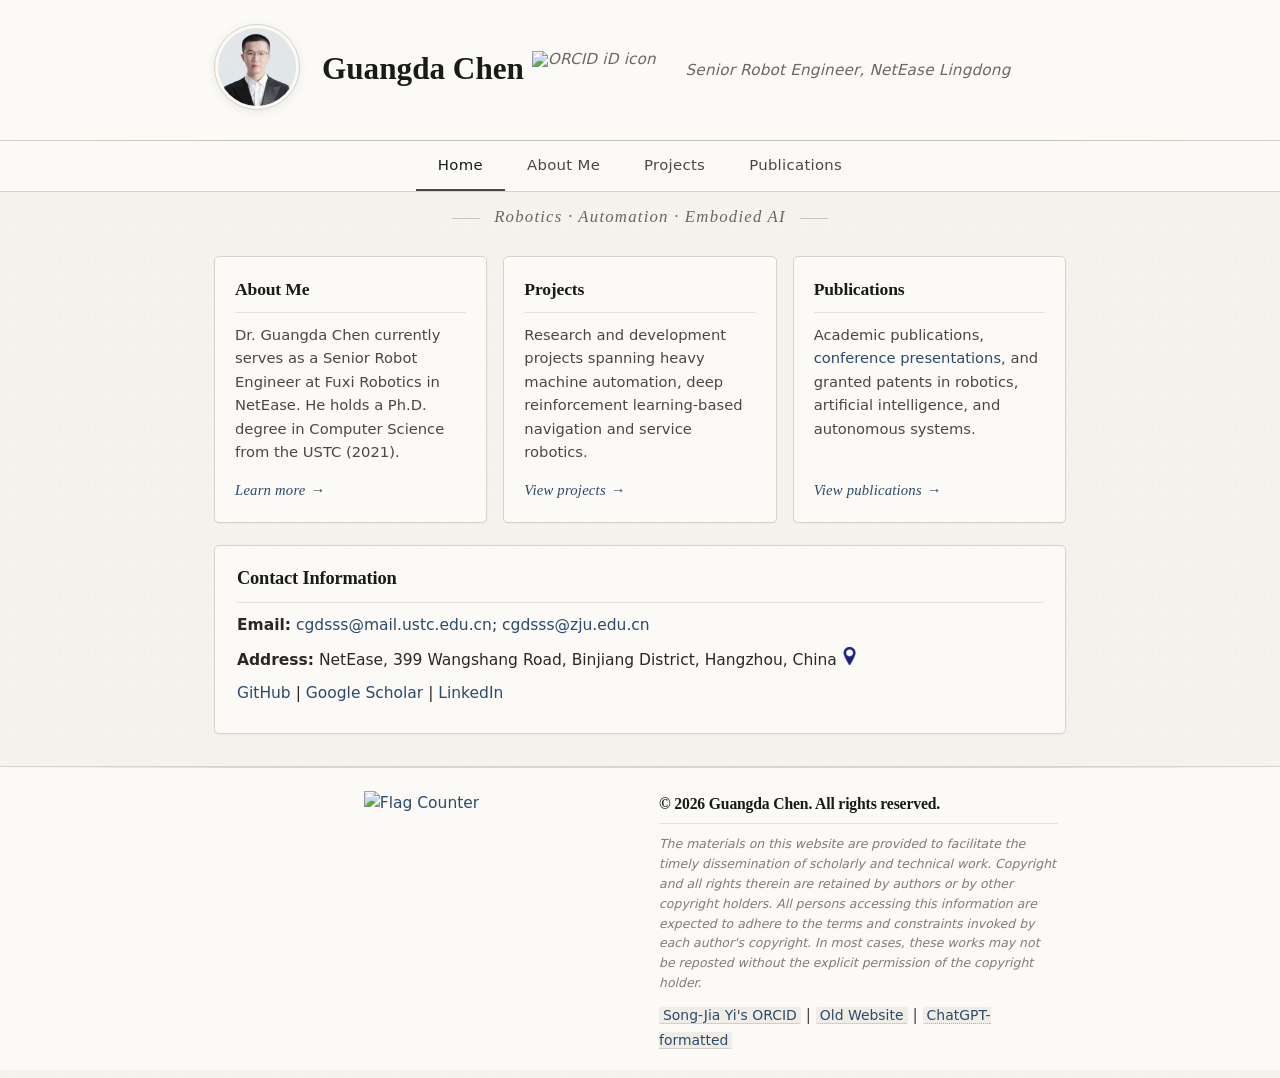
==== commit 6c7627eb: "feat: 重构风格" ====
--- a/index.html
+++ b/index.html
@@ -5,6 +5,9 @@
     <meta name="viewport" content="width=device-width, initial-scale=1.0">
     <title>Guangda Chen - Personal Website</title>
     <link rel="shortcut icon" href="favicon.png"/>
+    <link rel="preconnect" href="https://cdn.jsdelivr.net" crossorigin>
+    <link rel="stylesheet" href="https://cdn.jsdelivr.net/npm/@fontsource-variable/inter@5/index.css">
+    <link rel="stylesheet" href="https://cdn.jsdelivr.net/npm/@fontsource-variable/source-serif-4@5/index.css">
     <link rel="stylesheet" type="text/css" href="main.css" id="css">
     <link rel="stylesheet" type="text/css" href="styles.css">
 </head>
@@ -16,7 +19,7 @@
             <h1>Guangda Chen
                             <a class="subtitle" itemprop="sameAs" content="https://orcid.org/0000-0003-1888-9947" href="https://orcid.org/0000-0003-1888-9947" target="orcid.widget" rel="noopener noreferrer" style="vertical-align:top;"><img src="https://orcid.org/sites/default/files/images/orcid_16x16.png" style="width:1em;margin-right:.5em;" alt="ORCID iD icon"></a>
             </h1>
-            <p class="subtitle">Senior Robot Engineer, Fuxi Robotics in NetEase</p>
+            <p class="subtitle">Senior Robot Engineer, NetEase Lingdong</p>
             <!-- <p>NetEase Fuxi Robotics</p> -->
         </div>
     </header>
@@ -42,27 +45,26 @@
     <main class="container">
         <!-- 首页部分 -->
         <section id="home" class="page-section">
-            <br>
-            <h2 class="section-title">Welcome to My Personal Website</h2>
+            <p class="home-tagline">Robotics &middot; Automation &middot; Embodied AI</p>
 
             <div class="card-container">
                 <div class="card">
                     <h3>About Me</h3>
                     <p>Dr. Guangda Chen currently serves as a Senior Robot Engineer at Fuxi Robotics in NetEase.
-                    He holds a Ph.D. degree in Computer Science from the University of Science and Technology of China (2021).</p>
-                    <button class="btn nav-btn" data-target="about">Learn More</button>
+                    He holds a Ph.D. degree in Computer Science from the USTC (2021).</p>
+                    <button class="btn nav-btn" data-target="about">Learn more <span class="btn-arrow">&rarr;</span></button>
                 </div>
 
                 <div class="card">
                     <h3>Projects</h3>
                     <p>Research and development projects spanning heavy machine automation, deep reinforcement learning-based navigation and service robotics.</p>
-                    <button class="btn nav-btn" data-target="projects">View Projects</button>
+                    <button class="btn nav-btn" data-target="projects">View projects <span class="btn-arrow">&rarr;</span></button>
                 </div>
 
                 <div class="card">
                     <h3>Publications</h3>
-                    <p>Academic publications, <a href="#talks" class="nav-link" style="color: #1a2a6c; text-decoration: none;">conference presentations</a>, and granted patents in robotics, artificial intelligence, and autonomous systems.</p>
-                    <button class="btn nav-btn" data-target="publications">View Publications</button>
+                    <p>Academic publications, <a href="#talks" class="nav-link" style="color: var(--ink-blue); text-decoration: none;">conference presentations</a>, and granted patents in robotics, artificial intelligence, and autonomous systems.</p>
+                    <button class="btn nav-btn" data-target="publications">View publications <span class="btn-arrow">&rarr;</span></button>
                 </div>
             </div>
             
@@ -663,6 +665,38 @@
         <p>Selected talks and presentations at academic conferences and industry events.</p>
         
         <div class="talks-gallery">
+
+            <!-- Talk 1 -->
+            <div class="talk-item">
+                <div class="talk-header">
+                    <img src="./talks/csdn/1.jpg" alt="IROS 2021 Presentation" class="talk-image">
+                    <span class="talk-badge industry">CSDN奇点智能大会</span>
+                </div>
+                <div class="talk-content">
+                    <h4 class="talk-title">数据驱动算法：无人装载机全流程作业的规模化实践</h4>
+                    <p class="talk-conference">CSDN奇点智能大会</p>
+                    <p class="talk-date">April 18, 2026 | 环球港, 上海</p>
+                    <p class="talk-description">在工程机械行业面临用工荒、安全风险与效率瓶颈的多重挑战下，装载机的无人化转型已成为产业升级的核心突破口。本次演讲聚焦网易灵动在拌合站等真实工业场景的规模化落地实践，深度解析如何构建数据驱动的技术闭环，系统性攻克无人装载机从 “移动导航”“精准铲料” 到 “智能堆料” 的全流程作业难题。</p>
+                    <p class="talk-description">
+                        <!-- 更多媒体报道：<a href="https://mp.weixin.qq.com/s/kNd0hAy7AWJeOC-iC4ZD2A">网易伏羲公众号</a><br> -->
+                    报告官方链接：<a href="https://ml-summit.org/speaker/1258?uid=c1048">大会官网</a></p>
+                    <div class="photos-section">
+                        <h5>Event Photos</h5>
+                        <div class="photos-grid" data-count="3">
+                            <div class="photo-item">
+                                <img src="./talks/csdn/6.jpg" alt="IROS Presentation Slide">
+                            </div>
+                            <div class="photo-item">
+                                <img src="./talks/csdn/3.jpg" alt="Conference Venue">
+                            </div>
+                            <div class="photo-item">
+                                <img src="./talks/csdn/4.jpg" alt="Discussion Session">
+                            </div>
+                        </div>
+                    </div>
+                </div>
+            </div>
+
             <!-- Talk 1 -->
             <div class="talk-item">
                 <div class="talk-header">
@@ -798,7 +832,7 @@
         <div class="footer-section resources-section">
             <h4>&copy; 2026 Guangda Chen. All rights reserved.</h4>
             <p class="footer-note">The materials on this website are provided to facilitate the timely dissemination of scholarly and technical work. Copyright and all rights therein are retained by authors or by other copyright holders. All persons accessing this information are expected to adhere to the terms and constraints invoked by each author's copyright. In most cases, these works may not be reposted without the explicit permission of the copyright holder.</p>
-            <a href="https://orcid.org/0000-0002-9502-1204"  class="fontnorm bluelink fontverysmall bb">Song-Jia Yi's ORCID</a> | <a href="old.html"  class="fontnorm bluelink fontverysmall bb">Old Website</a> | <a href="#home"  class="fontnorm bluelink fontverysmall bb">ChatGPT-formatted Website</a>
+            <a href="https://orcid.org/0000-0002-9502-1204"  class="fontnorm bluelink fontverysmall bb">Song-Jia Yi's ORCID</a> | <a href="old.html"  class="fontnorm bluelink fontverysmall bb">Old Website</a> | <a href="#home"  class="fontnorm bluelink fontverysmall bb">ChatGPT-formatted</a>
         </div>
         
         <!-- 版权信息区域 -->
@@ -818,22 +852,21 @@
     
     // 状态管理变量
     let currentSection = 'home';
-    
-    // 显示指定部分，隐藏其他部分
+    let isTransitioning = false;
+    const FADE_OUT_MS = 180;
+
+    // 滚动到目标位置（始终回到顶部，保留 header 可见）
+    function scrollToSection(sectionId) {
+        window.scrollTo({ top: 0, behavior: 'smooth' });
+    }
+
+    // 显示指定部分，使用交叉淡入淡出
     function showSection(sectionId, scrollToTop = true) {
-        // 隐藏所有部分
-        pageSections.forEach(section => {
-            section.style.display = 'none';
-        });
-
-        // 显示目标部分
+        if (isTransitioning) return;
         const targetSection = document.getElementById(sectionId);
-        if (targetSection) {
-            targetSection.style.display = 'block';
-            currentSection = sectionId;
-        }
-
-        // 更新导航菜单激活状态
+        if (!targetSection) return;
+
+        // 同步更新导航菜单激活状态（立即反馈）
         navLinks.forEach(link => {
             link.classList.remove('active');
             if (link.getAttribute('href') === `#${sectionId}`) {
@@ -841,32 +874,33 @@
             }
         });
 
-        // 根据参数决定是否滚动
-        if (scrollToTop) {
-            setTimeout(() => {
-                if (sectionId === 'home') {
-                    // Home页面滚动到网站最顶部（包括header）
-                    window.scrollTo({
-                        top: 0,
-                        behavior: 'smooth'
-                    });
-                } else {
-                    // 其他页面滚动到导航栏位置
-                    const nav = document.querySelector('nav');
-                    if (nav) {
-                        const navTop = nav.offsetTop;
-                        window.scrollTo({
-                            top: navTop,
-                            behavior: 'smooth'
-                        });
-                    } else {
-                        window.scrollTo({
-                            top: 0,
-                            behavior: 'smooth'
-                        });
-                    }
-                }
-            }, 10); // 短暂延迟确保DOM已更新
+        // 找到当前正在显示的 section
+        const visibleSection = Array.from(pageSections).find(s =>
+            s.style.display !== 'none' && getComputedStyle(s).display !== 'none'
+        );
+
+        // 同一个 section，无需切换；只滚动
+        if (visibleSection === targetSection) {
+            if (scrollToTop) scrollToSection(sectionId);
+            return;
+        }
+
+        const doSwap = () => {
+            pageSections.forEach(s => { s.style.display = 'none'; s.classList.remove('is-leaving'); });
+            // 强制重排以重新触发入场动画
+            targetSection.style.display = 'block';
+            void targetSection.offsetWidth;
+            currentSection = sectionId;
+            if (scrollToTop) scrollToSection(sectionId);
+            isTransitioning = false;
+        };
+
+        if (visibleSection) {
+            isTransitioning = true;
+            visibleSection.classList.add('is-leaving');
+            setTimeout(doSwap, FADE_OUT_MS);
+        } else {
+            doSwap();
         }
     }
     
--- a/styles.css
+++ b/styles.css
@@ -1,62 +1,235 @@
-/* 基础样式 */
+/* ==========================================================================
+   Design Tokens — Paper aesthetic: warm off-white, ink, muted accents
+   ========================================================================== */
+:root {
+    /* Paper surfaces */
+    --paper-bg: #f5f3ee;          /* warm paper background */
+    --paper-surface: #fbfaf6;      /* card surface — slight cream */
+    --paper-surface-2: #f0ede6;    /* nested surface / table head */
+    --paper-highlight: #f7f5ef;    /* hover wash */
+
+    /* Ink */
+    --ink-darkest: #1a1a1a;
+    --ink-dark: #2a2826;           /* primary text */
+    --ink-mid: #4a4744;            /* secondary text */
+    --ink-soft: #6b6862;           /* muted text */
+    --ink-faint: #9a968f;          /* very muted */
+
+    /* Lines */
+    --line: #d8d3c8;               /* default border */
+    --line-soft: #e8e3d8;          /* soft divider */
+    --line-strong: #b8b2a4;        /* emphasis */
+
+    /* Accent inks (used sparingly) */
+    --ink-blue: #2c4a6b;           /* muted ink blue — links */
+    --ink-blue-soft: #5a7896;
+    --ink-blue-deep: #1d3552;
+    --ink-blue-wash: #e8edf2;
+
+    --ink-burgundy: #7a3b3b;       /* journal markers */
+    --ink-burgundy-wash: #f0e8e6;
+
+    --ink-olive: #5a6a3a;          /* mint replacement */
+    --ink-olive-wash: #ecedd9;
+
+    --ink-gold: #8a6d2a;           /* award color */
+    --ink-gold-wash: #f5edd6;
+
+    /* Shadows — very soft */
+    --shadow-sm: 0 1px 2px rgba(40, 35, 30, 0.04);
+    --shadow-md: 0 1px 3px rgba(40, 35, 30, 0.06), 0 2px 8px rgba(40, 35, 30, 0.04);
+    --shadow-lg: 0 2px 6px rgba(40, 35, 30, 0.08), 0 6px 18px rgba(40, 35, 30, 0.06);
+
+    --radius-sm: 3px;
+    --radius-md: 5px;
+    --radius-lg: 8px;
+
+    --transition-fast: 0.18s ease;
+    --transition-base: 0.25s ease;
+
+    --serif: 'Source Serif 4 Variable', 'Source Serif 4', 'Source Serif Pro', 'Charter', 'Iowan Old Style', Cambria, 'PT Serif', 'Songti SC', 'Source Han Serif SC', 'Noto Serif CJK SC', 'Noto Serif SC', Georgia, serif;
+    --sans: 'Inter Variable', 'Inter', system-ui, -apple-system, BlinkMacSystemFont, 'Segoe UI Variable', 'Segoe UI', 'Helvetica Neue', Helvetica, 'PingFang SC', 'Hiragino Sans GB', 'Microsoft YaHei UI', 'Microsoft YaHei', 'Source Han Sans SC', 'Noto Sans SC', Arial, sans-serif;
+    --mono: 'JetBrains Mono', 'Fira Code', 'SF Mono', 'Cascadia Mono', 'Consolas', 'Menlo', 'Monaco', monospace;
+}
+
+/* ==========================================================================
+   Reset & Base — paper texture via subtle noise
+   ========================================================================== */
 * {
     margin: 0;
     padding: 0;
     box-sizing: border-box;
 }
 
+html {
+    scroll-behavior: smooth;
+}
+
 body {
-    font-family: 'Segoe UI', Tahoma, Geneva, Verdana, sans-serif;
-    line-height: 1.6;
-    color: #333;
-    background-color: #f8f9fa;
+    font-family: var(--sans);
+    font-size: 15.5px;
+    line-height: 1.62;
+    color: var(--ink-dark);
+    background-color: var(--paper-bg);
+    /* very faint paper grain */
+    background-image:
+        radial-gradient(rgba(120, 100, 70, 0.025) 1px, transparent 1px),
+        radial-gradient(rgba(120, 100, 70, 0.018) 1px, transparent 1px);
+    background-size: 3px 3px, 7px 7px;
+    background-position: 0 0, 1px 1px;
+    -webkit-font-smoothing: antialiased;
+    -moz-osx-font-smoothing: grayscale;
+    text-rendering: optimizeLegibility;
+    font-feature-settings: 'kern' 1, 'liga' 1, 'calt' 1, 'pnum' 1;
+    font-variant-ligatures: common-ligatures;
+    font-kerning: normal;
+}
+
+/* Numerals in dates / patent IDs / impact factor — tabular for alignment */
+.timeline-date,
+.talk-date,
+.patent-id,
+.paper-if,
+.paper-rating {
+    font-variant-numeric: tabular-nums lining-nums;
+    font-feature-settings: 'tnum' 1, 'lnum' 1;
 }
 
 .container {
-    max-width: 1000px;
+    max-width: 900px;
     margin: 0 auto;
-    padding: 0 20px;
-}
-
-/* 头部样式 */
+    padding: 0 24px;
+}
+
+a {
+    color: var(--ink-blue);
+    text-decoration: none;
+    transition: color var(--transition-fast), border-color var(--transition-fast);
+}
+
+a:hover {
+    color: var(--ink-blue-deep);
+    border-bottom: 1px solid var(--ink-blue-soft);
+}
+
+/* Override main.css legacy utilities */
+.bluelink { color: var(--ink-blue); text-decoration: none; }
+.bluelink:hover {
+    color: var(--ink-blue-deep);
+    border-bottom: 1px dotted var(--ink-blue-soft);
+}
+.bb {
+    border-bottom: 1px dotted var(--line-strong);
+    background-color: var(--paper-surface-2);
+    border-radius: 2px;
+    padding: 0 4px;
+    color: var(--ink-blue);
+}
+.bb:hover {
+    background-color: var(--ink-blue-wash);
+    color: var(--ink-blue-deep);
+}
+.award {
+    color: var(--ink-gold);
+    background: var(--ink-gold-wash);
+    border-radius: 2px;
+    padding: 0 5px;
+}
+
+/* Headings use serif for paper feel */
+h1, h2, h3, h4, h5, h6 {
+    font-family: var(--serif);
+    color: var(--ink-darkest);
+    font-weight: 600;
+    letter-spacing: -0.01em;
+    font-feature-settings: 'kern' 1, 'liga' 1, 'dlig' 1;
+}
+
+/* ==========================================================================
+   Header — paper letterhead
+   ========================================================================== */
 header {
-    background: linear-gradient(135deg, #1a2a6c, #2a3a7c);
-    color: white;
-    padding: 40px 0;
-    text-align: center;
-    box-shadow: 0 4px 6px rgba(0,0,0,0.1);
+    background-color: var(--paper-surface);
+    color: var(--ink-dark);
+    padding: 24px 0 22px;
+    border-bottom: 1px solid var(--line);
+    position: relative;
+}
+
+/* subtle horizontal rule under header — like printed letterhead */
+header::after {
+    content: '';
+    position: absolute;
+    left: 0;
+    right: 0;
+    bottom: -1px;
+    height: 1px;
+    background: linear-gradient(to right,
+        transparent 0%,
+        var(--line-strong) 20%,
+        var(--line-strong) 80%,
+        transparent 100%);
+    opacity: 0.6;
+}
+
+header .container {
+    display: flex;
+    align-items: center;
+    gap: 22px;
+    text-align: left;
 }
 
 .profile-img {
-    width: 150px;
-    height: 150px;
+    width: 86px;
+    height: 86px;
     border-radius: 50%;
-    border: 4px solid white;
-    margin-bottom: 20px;
+    border: 1px solid var(--line);
+    padding: 3px;
+    background: var(--paper-surface);
     object-fit: cover;
-}
-
-h1 {
-    font-size: 2.5rem;
-    margin-bottom: 10px;
-}
-
-.subtitle {
-    font-size: 1.2rem;
-    opacity: 0.9;
-    margin-bottom: 20px;
-}
-
-/* 导航菜单 */
+    box-shadow: 0 2px 8px rgba(40, 35, 30, 0.08);
+    flex-shrink: 0;
+    transition: transform var(--transition-base);
+}
+
+.profile-img:hover { transform: scale(1.03); }
+
+header h1 {
+    font-family: var(--serif);
+    font-size: 1.95rem;
+    margin: 0 0 4px 0;
+    font-weight: 600;
+    letter-spacing: 0;
+    line-height: 1.15;
+    color: var(--ink-darkest);
+}
+
+header h1 .subtitle {
+    background: none !important;
+}
+
+header .subtitle {
+    font-family: var(--sans);
+    font-size: 0.95rem;
+    margin: 0;
+    background: none;
+    color: var(--ink-soft);
+    font-weight: 400;
+    font-style: italic;
+    letter-spacing: 0.2px;
+}
+
+/* ==========================================================================
+   Navigation — minimal, like a printed table of contents
+   ========================================================================== */
 nav {
-    background-color: white;
-    box-shadow: 0 2px 5px rgba(0,0,0,0.1);
+    background-color: var(--paper-surface);
+    border-bottom: 1px solid var(--line);
     position: sticky;
     top: 0;
     z-index: 100;
 }
 
-/* 移动端菜单按钮 - 默认隐藏 */
 .mobile-menu-toggle {
     display: none;
     flex-direction: column;
@@ -68,177 +241,266 @@
 }
 
 .mobile-menu-toggle span {
-    width: 25px;
-    height: 3px;
-    background-color: #2c3e50;
+    width: 24px;
+    height: 2px;
+    background-color: var(--ink-mid);
     margin: 3px 0;
-    transition: all 0.3s ease;
-    border-radius: 3px;
+    transition: all var(--transition-base);
+    border-radius: 2px;
 }
 
 .mobile-menu-toggle.active span:nth-child(1) {
-    transform: rotate(45deg) translate(8px, 8px);
-}
-
-.mobile-menu-toggle.active span:nth-child(2) {
-    opacity: 0;
-}
-
+    transform: rotate(45deg) translate(7px, 7px);
+}
+.mobile-menu-toggle.active span:nth-child(2) { opacity: 0; }
 .mobile-menu-toggle.active span:nth-child(3) {
-    transform: rotate(-45deg) translate(7px, -7px);
+    transform: rotate(-45deg) translate(6px, -6px);
 }
 
 .nav-menu {
     display: flex;
     justify-content: center;
     list-style: none;
-}
-
-.nav-menu li {
     margin: 0;
-}
+    padding: 0;
+}
+
+.nav-menu li { margin: 0; }
 
 .nav-menu a {
     display: block;
-    padding: 15px 25px;
+    padding: 12px 22px;
     text-decoration: none;
-    color: #2c3e50;
-    font-weight: 600;
-    transition: all 0.3s ease;
-    border-bottom: 3px solid transparent;
+    color: var(--ink-mid);
+    font-weight: 500;
+    font-size: 0.93rem;
+    letter-spacing: 0.3px;
+    transition: color var(--transition-fast);
+    border-bottom: 2px solid transparent;
+    position: relative;
 }
 
 .nav-menu a:hover {
-    background-color: #f0f8ff;
-    color: #1a2a6c;
-    border-bottom: 3px solid #1a2a6c;
+    color: var(--ink-darkest);
+    background-color: var(--paper-highlight);
 }
 
 .nav-menu a.active {
-    background-color: #f0f8ff;
-    color: #1a2a6c;
-    border-bottom: 3px solid #1a2a6c;
-}
-
-/* 主要内容区域 */
+    color: var(--ink-darkest);
+    border-bottom-color: var(--ink-mid);
+}
+
+/* ==========================================================================
+   Main & Sections — cross-fade
+   ========================================================================== */
 main {
-    padding: 40px 0;
+    padding: 22px 0 32px;
+    position: relative;
+}
+
+.page-section {
+    animation: fadeSlideIn 0.42s cubic-bezier(0.22, 1, 0.36, 1);
+}
+
+.page-section.is-leaving {
+    animation: fadeOut 0.18s ease forwards;
+    pointer-events: none;
+}
+
+@keyframes fadeSlideIn {
+    from { opacity: 0; transform: translateY(8px); }
+    to   { opacity: 1; transform: translateY(0); }
+}
+
+@keyframes fadeOut {
+    from { opacity: 1; transform: translateY(0); }
+    to   { opacity: 0; transform: translateY(-4px); }
 }
 
 .section-title {
     text-align: center;
-    margin-bottom: 40px;
-    color: #1a2a6c;
-    position: relative;
+    margin-bottom: 24px;
+    color: var(--ink-darkest);
+    font-family: var(--serif);
+    font-size: 1.65rem;
+    font-weight: 600;
+    letter-spacing: 0.5px;
 }
 
 .section-title:after {
     content: '';
     display: block;
-    width: 80px;
-    height: 4px;
-    background: #1a2a6c;
-    margin: 15px auto;
-    border-radius: 2px;
-}
-
-/* 卡片布局 */
+    width: 48px;
+    height: 1px;
+    background: var(--line-strong);
+    margin: 12px auto 0;
+}
+
+/* hide leading br for tighter top */
+.page-section > br:first-child { display: none; }
+
+/* ==========================================================================
+   Cards (Home page)
+   ========================================================================== */
 .card-container {
     display: grid;
-    grid-template-columns: repeat(auto-fit, minmax(300px, 1fr));
-    gap: 30px;
-    margin-bottom: 40px;
+    grid-template-columns: repeat(auto-fit, minmax(260px, 1fr));
+    gap: 16px;
+    margin-bottom: 22px;
 }
 
 .card {
-    background-color: white;
-    border-radius: 8px;
-    box-shadow: 0 4px 6px rgba(0,0,0,0.1);
-    padding: 25px;
-    transition: transform 0.3s ease, box-shadow 0.3s ease;
+    background-color: var(--paper-surface);
+    border-radius: var(--radius-md);
+    box-shadow: var(--shadow-sm);
+    padding: 18px 20px;
+    transition: transform var(--transition-base), box-shadow var(--transition-base), border-color var(--transition-base);
     height: 100%;
     display: flex;
     flex-direction: column;
+    border: 1px solid var(--line);
+    position: relative;
 }
 
 .card:hover {
-    transform: translateY(-5px);
-    box-shadow: 0 6px 12px rgba(0,0,0,0.15);
+    transform: translateY(-2px);
+    box-shadow: var(--shadow-md);
+    border-color: var(--line-strong);
 }
 
 .card h3 {
-    color: #1a2a6c;
-    margin-top: 0;
-    margin-bottom: 15px;
-    padding-bottom: 10px;
-    border-bottom: 2px solid #eaeaea;
+    color: var(--ink-darkest);
+    margin: 0 0 10px 0;
+    padding-bottom: 8px;
+    border-bottom: 1px solid var(--line-soft);
+    font-size: 1.1rem;
+    font-weight: 600;
+    font-family: var(--serif);
 }
 
 .card p {
-    margin-bottom: 20px;
+    margin: 0 0 14px 0;
     flex-grow: 1;
+    color: var(--ink-mid);
+    font-size: 0.92rem;
+    line-height: 1.6;
 }
 
 .btn {
-    display: inline-block;
-    background: linear-gradient(135deg, #1a2a6c, #2a3a7c);
-    color: white;
-    padding: 10px 20px;
+    display: inline-flex;
+    align-items: center;
+    gap: 5px;
+    background: transparent;
+    color: var(--ink-blue);
+    padding: 4px 0;
     text-decoration: none;
-    border-radius: 4px;
-    transition: all 0.3s ease;
-    font-weight: 600;
+    border-radius: 0;
+    transition: all var(--transition-base);
+    font-weight: 500;
     align-self: flex-start;
     border: none;
+    border-bottom: 1px solid transparent;
     cursor: pointer;
-    font-family: inherit;
-    font-size: inherit;
+    font-family: var(--serif);
+    font-style: italic;
+    font-size: 0.92rem;
+    letter-spacing: 0.2px;
+}
+
+.btn .btn-arrow {
+    display: inline-block;
+    transition: transform var(--transition-base);
+    font-style: normal;
+    font-weight: 400;
 }
 
 .btn:hover {
-    background: linear-gradient(135deg, #2a3a7c, #3a4a8c);
-    transform: translateY(-2px);
-    box-shadow: 0 4px 8px rgba(0,0,0,0.2);
-}
-
-/* 内容部分样式 */
+    color: var(--ink-darkest);
+    border-bottom-color: var(--ink-mid);
+}
+
+.btn:hover .btn-arrow {
+    transform: translateX(3px);
+}
+
+/* Home tagline — small italic intro replacing big "Welcome" */
+.home-tagline {
+    text-align: center;
+    font-family: var(--serif);
+    font-style: italic;
+    font-size: 1.05rem;
+    color: var(--ink-soft);
+    letter-spacing: 1.2px;
+    margin: 8px 0 22px 0;
+    padding: 6px 0;
+    position: relative;
+}
+
+.home-tagline::before,
+.home-tagline::after {
+    content: '';
+    display: inline-block;
+    width: 28px;
+    height: 1px;
+    background: var(--line-strong);
+    vertical-align: middle;
+    margin: 0 14px;
+    opacity: 0.7;
+}
+
+/* ==========================================================================
+   Content Sections
+   ========================================================================== */
 .content-section {
-    background-color: white;
-    padding: 30px;
-    margin-bottom: 30px;
-    border-radius: 8px;
-    box-shadow: 0 4px 6px rgba(0,0,0,0.1);
+    background-color: var(--paper-surface);
+    padding: 18px 22px;
+    margin-bottom: 16px;
+    border-radius: var(--radius-md);
+    box-shadow: var(--shadow-sm);
+    border: 1px solid var(--line);
+}
+
+.content-section h3 {
+    color: var(--ink-darkest);
+    margin: 0 0 12px 0;
+    padding-bottom: 8px;
+    border-bottom: 1px solid var(--line-soft);
+    font-size: 1.15rem;
+    font-weight: 600;
+    font-family: var(--serif);
 }
 
 .content-section h2 {
-    color: #1a2a6c;
-    margin-bottom: 20px;
-    padding-bottom: 10px;
-    border-bottom: 2px solid #eaeaea;
-}
-
+    color: var(--ink-darkest);
+    margin: 0 0 14px 0;
+    padding-bottom: 8px;
+    border-bottom: 1px solid var(--line-soft);
+}
+
+/* ==========================================================================
+   Timeline
+   ========================================================================== */
 .timeline {
     position: relative;
-    padding-left: 25px;
-    margin-bottom: 15px;
+    padding-left: 22px;
+    margin-bottom: 6px;
 }
 
 .timeline:before {
     content: '';
     position: absolute;
     left: 0;
-    top: 0;
-    bottom: 0;
-    width: 3px;
-    background: #1a2a6c;
-    border-radius: 2px;
+    top: 4px;
+    bottom: 4px;
+    width: 1px;
+    background: var(--line-strong);
 }
 
 .timeline-item {
     position: relative;
-    margin-bottom: 15px;
-    padding-bottom: 15px;
-    border-bottom: 1px solid #e8e8e8;
+    margin-bottom: 12px;
+    padding-bottom: 12px;
+    border-bottom: 1px dashed var(--line-soft);
 }
 
 .timeline-item:last-child {
@@ -250,240 +512,240 @@
 .timeline-item:before {
     content: '';
     position: absolute;
-    left: -32px;
-    top: 4px;
-    width: 10px;
-    height: 10px;
-    background: #1a2a6c;
+    left: -26px;
+    top: 6px;
+    width: 7px;
+    height: 7px;
+    background: var(--paper-surface);
     border-radius: 50%;
-    border: 2px solid white;
-    box-shadow: 0 0 0 2px #1a2a6c;
+    border: 1.5px solid var(--ink-mid);
 }
 
 .timeline-date {
     font-weight: 600;
-    color: #1a2a6c;
-    margin-bottom: 4px;
-    font-size: 0.9rem;
+    color: var(--ink-mid);
+    margin-bottom: 3px;
+    font-size: 0.82rem;
+    font-style: italic;
+    letter-spacing: 0.3px;
 }
 
 .timeline-item h4 {
-    color: #2c3e50;
+    color: var(--ink-darkest);
     font-size: 1rem;
-    margin-bottom: 6px;
-    margin-top: 0;
+    margin: 0 0 4px 0;
+    font-weight: 600;
+    font-family: var(--serif);
 }
 
 .timeline-item p {
-    margin-bottom: 4px;
-    font-size: 0.9rem;
-    color: #555;
+    margin-bottom: 2px;
+    font-size: 0.88rem;
+    color: var(--ink-mid);
     line-height: 1.5;
 }
 
 .timeline-item p strong {
-    color: #1a2a6c;
-}
-
-/* 页脚 */
+    color: var(--ink-darkest);
+}
+
+/* ==========================================================================
+   Footer — like the bottom of a printed page
+   ========================================================================== */
 footer {
-    background-color: #1a2a6c;
-    color: white;
-    text-align: center;
-    padding: 30px 0;
-    margin-top: 50px;
-}
-
-.social-links {
-    margin-bottom: 20px;
-}
-
-.social-links a {
-    display: inline-block;
-    margin: 0 10px;
-    color: white;
-    font-size: 1.2rem;
-    transition: color 0.3s ease;
-}
-
-.social-links a:hover {
-    color: #a8d8ff;
-}
-
-/* 响应式设计 */
-@media (max-width: 768px) {
-    /* 显示汉堡菜单按钮 */
-    .mobile-menu-toggle {
-        display: flex;
-    }
-
-    nav .container {
-        position: relative;
-    }
-
-    .nav-menu {
-        position: absolute;
-        top: 100%;
-        left: 0;
-        right: 0;
-        flex-direction: column;
-        background-color: white;
-        box-shadow: 0 4px 6px rgba(0,0,0,0.1);
-        max-height: 0;
-        overflow: hidden;
-        transition: max-height 0.3s ease;
-    }
-
-    .nav-menu.active {
-        max-height: 400px;
-    }
-
-    .nav-menu li {
-        border-bottom: 1px solid #eee;
-    }
-
-    .nav-menu li:last-child {
-        border-bottom: none;
-    }
-
-    .nav-menu a {
-        text-align: center;
-        border-bottom: none;
-        border-left: 3px solid transparent;
-        padding: 15px 20px;
-    }
-
-    .nav-menu a.active,
-    .nav-menu a:hover {
-        border-left: 3px solid #1a2a6c;
-        border-bottom: none;
-    }
-
-    .card-container {
-        grid-template-columns: 1fr;
-    }
-
-    h1 {
-        font-size: 2rem;
-    }
-}
-
-/* 返回顶部按钮 */
+    background-color: var(--paper-surface);
+    color: var(--ink-mid);
+    padding: 24px 0 16px;
+    margin-top: 32px;
+    border-top: 1px solid var(--line);
+    position: relative;
+}
+
+footer::before {
+    content: '';
+    position: absolute;
+    left: 0;
+    right: 0;
+    top: 0;
+    height: 1px;
+    background: linear-gradient(to right,
+        transparent 0%,
+        var(--line-strong) 20%,
+        var(--line-strong) 80%,
+        transparent 100%);
+    opacity: 0.5;
+}
+
+footer .container {
+    display: grid;
+    grid-template-columns: repeat(auto-fit, minmax(240px, 1fr));
+    gap: 22px;
+    align-items: start;
+}
+
+.footer-section { padding: 0 8px; }
+
+.footer-section h4 {
+    color: var(--ink-darkest);
+    margin-bottom: 10px;
+    font-size: 0.98rem;
+    border-bottom: 1px solid var(--line-soft);
+    padding-bottom: 6px;
+    font-weight: 600;
+    font-family: var(--serif);
+}
+
+.stats-section { text-align: center; }
+
+.flag-counter { display: inline-block; transition: transform var(--transition-base); }
+.flag-counter:hover { transform: scale(1.05); }
+
+.footer-note {
+    font-size: 0.78rem;
+    opacity: 0.85;
+    font-style: italic;
+    color: var(--ink-soft);
+    line-height: 1.6;
+    margin-top: 6px;
+}
+
+footer a {
+    color: var(--ink-blue);
+    transition: color var(--transition-fast);
+}
+
+footer a:hover { color: var(--ink-blue-deep); }
+
+/* ==========================================================================
+   Back to top — minimal ink button
+   ========================================================================== */
 .back-to-top {
     position: fixed;
-    bottom: 30px;
-    right: 30px;
-    background: #1a5c6c;
-    color: white;
-    width: 50px;
-    height: 50px;
+    bottom: 26px;
+    right: 26px;
+    background: var(--paper-surface);
+    color: var(--ink-darkest);
+    width: 40px;
+    height: 40px;
     border-radius: 50%;
+    border: 1px solid var(--line-strong);
     display: flex;
     align-items: center;
     justify-content: center;
     text-decoration: none;
-    font-size: 1.5rem;
-    box-shadow: 0 4px 6px rgba(0,0,0,0.2);
+    font-size: 1.1rem;
+    box-shadow: var(--shadow-md);
     opacity: 0;
-    transition: all 0.3s ease;
+    pointer-events: none;
+    transition: all var(--transition-base);
     z-index: 99;
 }
 
 .back-to-top.visible {
     opacity: 1;
+    pointer-events: auto;
 }
 
 .back-to-top:hover {
-    background: #2a3a7c;
-    transform: translateY(-3px);
-}
-
-/* Publications页面样式优化 */
+    background: var(--ink-darkest);
+    color: var(--paper-surface);
+    transform: translateY(-2px);
+    border-color: var(--ink-darkest);
+}
+
+/* ==========================================================================
+   Publications
+   ========================================================================== */
 .publication-item {
-    background: #f8f9fa;
-    border-left: 3px solid #1a2a6c;
-    padding: 15px 18px;
-    margin-bottom: 18px;
-    border-radius: 6px;
-    transition: all 0.3s ease;
+    background: var(--paper-surface);
+    border-left: 2px solid var(--line-strong);
+    padding: 12px 16px;
+    margin-bottom: 12px;
+    border-radius: 0 var(--radius-sm) var(--radius-sm) 0;
+    transition: all var(--transition-base);
+    border-top: 1px solid var(--line-soft);
+    border-right: 1px solid var(--line-soft);
+    border-bottom: 1px solid var(--line-soft);
 }
 
 .publication-item:hover {
-    background: #ffffff;
-    box-shadow: 0 3px 10px rgba(0,0,0,0.08);
-    transform: translateX(3px);
+    background: var(--paper-highlight);
+    border-left-color: var(--ink-mid);
+    transform: translateX(2px);
 }
 
 .paper-title {
-    color: #1a2a6c;
-    font-size: 1.05rem;
-    font-weight: 600;
+    color: var(--ink-darkest);
+    font-size: 1rem;
+    font-weight: 600;
+    margin-bottom: 4px;
+    line-height: 1.4;
+    font-family: var(--serif);
+}
+
+.paper-title a {
+    color: var(--ink-darkest);
+    text-decoration: none;
+    transition: color var(--transition-fast);
+}
+
+.paper-title a:hover {
+    color: var(--ink-blue);
+}
+
+.paper-subtitle {
+    color: var(--ink-soft);
+    font-size: 0.88rem;
+    margin-bottom: 4px;
+    font-style: italic;
+}
+
+.paper-authors {
+    color: var(--ink-mid);
+    font-size: 0.84rem;
+    margin-bottom: 4px;
+    line-height: 1.45;
+}
+
+.paper-venue {
+    color: var(--ink-dark);
+    font-size: 0.9rem;
     margin-bottom: 6px;
-    line-height: 1.3;
-}
-
-.paper-title a {
-    color: #1a2a6c;
-    text-decoration: none;
-    transition: color 0.3s ease;
-}
-
-.paper-title a:hover {
-    color: #2a3a7c;
-}
-
-.paper-subtitle {
-    color: #555;
-    font-size: 0.9rem;
-    margin-bottom: 5px;
-}
-
-.paper-authors {
-    color: #666;
-    font-size: 0.85rem;
-    margin-bottom: 5px;
-    line-height: 1.4;
-}
-
-.paper-venue {
-    color: #333;
-    font-size: 0.95rem;
-    margin-bottom: 8px;
-    font-weight: 600;
+    font-weight: 500;
     display: flex;
     align-items: center;
     flex-wrap: wrap;
-    gap: 8px;
+    gap: 6px;
 }
 
 .paper-venue i {
-    font-style: normal;
-    font-weight: 700;
-    color: #1a2a6c;
-    font-size: 1rem;
-}
-
-/* 期刊标识 - 只有英文字母的是期刊 */
+    font-style: italic;
+    font-weight: 600;
+    color: var(--ink-darkest);
+    font-size: 0.93rem;
+    font-family: var(--serif);
+}
+
+/* Journal markers */
 .paper-venue i a[href*="journal"]::before,
 .paper-venue i a[href*="ieee.org/xpl/RecentIssue"]::before,
 .paper-venue i a[href*="springer.com/journal"]::before,
 .paper-venue i a[href*="mdpi.com/journal"]::before,
 .paper-venue i a[href*="sciencedirect.com/journal"]::before {
     content: "📄 ";
-    margin-right: 5px;
-    font-size: 1.1rem;
-}
-
-/* 为期刊链接添加特殊样式 */
+    margin-right: 3px;
+    filter: grayscale(0.4);
+}
+
 .paper-venue i a[href*="journal"],
 .paper-venue i a[href*="ieee.org/xpl/RecentIssue"],
 .paper-venue i a[href*="springer.com/journal"],
 .paper-venue i a[href*="mdpi.com/journal"],
 .paper-venue i a[href*="sciencedirect.com/journal"] {
-    color: #c0392b;
-    background: linear-gradient(to right, transparent, rgba(192, 57, 43, 0.05), transparent);
-    padding: 2px 6px;
-    border-radius: 3px;
+    color: var(--ink-burgundy);
+    background: var(--ink-burgundy-wash);
+    padding: 1px 6px;
+    border-radius: 2px;
 }
 
 .paper-venue i a[href*="journal"]:hover,
@@ -491,162 +753,158 @@
 .paper-venue i a[href*="springer.com/journal"]:hover,
 .paper-venue i a[href*="mdpi.com/journal"]:hover,
 .paper-venue i a[href*="sciencedirect.com/journal"]:hover {
-    color: #a02818;
-    background: linear-gradient(to right, transparent, rgba(192, 57, 43, 0.1), transparent);
-}
-
-/* 学位论文标识 - USTC学位论文 */
+    background: #e8d8d4;
+}
+
+/* Thesis (USTC) */
 .paper-venue i a[href*="ustc.edu.cn"]::before {
     content: "🎓 ";
-    margin-right: 5px;
-    font-size: 1.1rem;
+    margin-right: 3px;
+    filter: grayscale(0.4);
 }
 
 .paper-venue i a[href*="ustc.edu.cn"] {
-    color: #8e44ad;
-    background: linear-gradient(to right, transparent, rgba(142, 68, 173, 0.05), transparent);
-    padding: 2px 6px;
-    border-radius: 3px;
-}
-
-.paper-venue i a[href*="ustc.edu.cn"]:hover {
-    color: #6c3483;
-    background: linear-gradient(to right, transparent, rgba(142, 68, 173, 0.1), transparent);
-}
-
-/* 会议标识 - 英文字母+年份数字的是会议 */
+    color: #5a3e6b;
+    background: #ece6f0;
+    padding: 1px 6px;
+    border-radius: 2px;
+}
+
+.paper-venue i a[href*="ustc.edu.cn"]:hover { background: #e0d6e8; }
+
+/* Conference */
 .paper-venue i a:not([href*="journal"]):not([href*="ieee.org/xpl/RecentIssue"]):not([href*="springer.com/journal"]):not([href*="mdpi.com/journal"]):not([href*="sciencedirect.com/journal"]):not([href*="ustc.edu.cn"])::before {
     content: "🏛️ ";
-    margin-right: 5px;
-    font-size: 1.1rem;
-}
-
-/* 为会议链接添加特殊样式 */
+    margin-right: 3px;
+    filter: grayscale(0.4);
+}
+
 .paper-venue i a:not([href*="journal"]):not([href*="ieee.org/xpl/RecentIssue"]):not([href*="springer.com/journal"]):not([href*="mdpi.com/journal"]):not([href*="sciencedirect.com/journal"]):not([href*="ustc.edu.cn"]) {
-    color: #2c7aa0;
-    background: linear-gradient(to right, transparent, rgba(44, 122, 160, 0.05), transparent);
-    padding: 2px 6px;
-    border-radius: 3px;
+    color: var(--ink-blue);
+    background: var(--ink-blue-wash);
+    padding: 1px 6px;
+    border-radius: 2px;
 }
 
 .paper-venue i a:not([href*="journal"]):not([href*="ieee.org/xpl/RecentIssue"]):not([href*="springer.com/journal"]):not([href*="mdpi.com/journal"]):not([href*="sciencedirect.com/journal"]):not([href*="ustc.edu.cn"]):hover {
-    color: #1f5a7a;
-    background: linear-gradient(to right, transparent, rgba(44, 122, 160, 0.1), transparent);
+    background: #d8e1ec;
 }
 
 .paper-venue i a {
     text-decoration: none;
-    font-weight: 700;
-    transition: all 0.3s ease;
-}
-
-.paper-venue i a:hover {
-    text-decoration: underline;
+    font-weight: 600;
+    transition: all var(--transition-fast);
 }
 
 .paper-if {
     display: inline-block;
-    background: linear-gradient(135deg, #27ae60, #229954);
-    color: white;
-    padding: 2px 8px;
-    border-radius: 3px;
-    font-size: 0.75rem;
-    margin-left: 0;
+    background: var(--ink-olive-wash);
+    color: var(--ink-olive);
+    padding: 1px 7px;
+    border-radius: 2px;
+    font-size: 0.72rem;
     font-weight: 600;
     letter-spacing: 0.3px;
+    border: 1px solid #d8d9b8;
 }
 
 .paper-rating {
-    margin-left: 0;
-    color: #d35400;
-    font-weight: 600;
-    font-size: 0.82rem;
+    color: var(--ink-burgundy);
+    font-weight: 600;
+    font-size: 0.78rem;
+    font-style: italic;
 }
 
 .paper-award {
     display: inline-block;
-    background: linear-gradient(135deg, #f39c12, #e67e22);
-    color: white;
-    padding: 2px 8px;
-    border-radius: 3px;
-    font-size: 0.75rem;
-    margin-left: 8px;
-    font-weight: 600;
+    background: var(--ink-gold-wash);
+    color: var(--ink-gold);
+    padding: 1px 7px;
+    border-radius: 2px;
+    font-size: 0.72rem;
+    font-weight: 600;
+    margin-left: 4px;
+    border: 1px solid #e8d8a8;
 }
 
 .paper-links {
     display: flex;
     flex-wrap: wrap;
-    gap: 8px;
-    margin-top: 8px;
+    gap: 6px;
+    margin-top: 6px;
 }
 
 .paper-link {
     display: inline-block;
-    padding: 3px 9px;
+    padding: 2px 9px;
     background: transparent;
-    color: #1a2a6c !important;
+    color: var(--ink-mid) !important;
     text-decoration: none;
-    border: 1.5px solid #1a2a6c;
-    border-radius: 3px;
-    font-size: 0.75rem;
-    transition: all 0.25s ease;
+    border: 1px solid var(--line-strong);
+    border-radius: 2px;
+    font-size: 0.72rem;
+    transition: all var(--transition-fast);
     cursor: pointer;
     font-weight: 500;
+    letter-spacing: 0.3px;
 }
 
 .paper-link:hover {
-    background: #1a2a6c;
-    color: white !important;
-    transform: translateY(-1px);
-    box-shadow: 0 2px 8px rgba(26, 42, 108, 0.3);
+    background: var(--ink-darkest);
+    color: var(--paper-surface) !important;
+    border-color: var(--ink-darkest);
 }
 
 .paper-collapsible {
-    margin-top: 10px;
-    padding: 12px;
-    background: #f8f9fa;
-    border: 1px solid #e0e0e0;
-    border-radius: 4px;
-    font-size: 0.85rem;
-    line-height: 1.8;
-    color: #333;
-    font-family: 'Consolas', 'Monaco', 'Courier New', monospace;
+    margin-top: 8px;
+    padding: 10px 12px;
+    background: var(--paper-surface-2);
+    border: 1px solid var(--line-soft);
+    border-radius: var(--radius-sm);
+    font-size: 0.82rem;
+    line-height: 1.65;
+    color: var(--ink-mid);
+    font-family: var(--mono);
     white-space: pre-wrap;
     word-wrap: break-word;
     overflow-x: auto;
 }
 
-/* Patents页面样式优化 */
+/* ==========================================================================
+   Patents
+   ========================================================================== */
 .patent-list {
     display: flex;
     flex-direction: column;
-    gap: 6px;
+    gap: 5px;
 }
 
 .patent-item {
     display: flex;
-    background: #f8f9fa;
-    border-left: 3px solid #1a2a6c;
-    padding: 8px 12px;
-    border-radius: 4px;
-    transition: all 0.3s ease;
+    background: var(--paper-surface);
+    border-left: 2px solid var(--line-strong);
+    padding: 7px 11px;
+    border-radius: 0 var(--radius-sm) var(--radius-sm) 0;
+    transition: all var(--transition-fast);
     align-items: flex-start;
+    border-top: 1px solid var(--line-soft);
+    border-right: 1px solid var(--line-soft);
+    border-bottom: 1px solid var(--line-soft);
 }
 
 .patent-item:hover {
-    background: #ffffff;
-    box-shadow: 0 2px 8px rgba(0,0,0,0.08);
+    background: var(--paper-highlight);
+    border-left-color: var(--ink-mid);
     transform: translateX(2px);
 }
 
 .patent-number {
-    color: #1a2a6c;
-    font-weight: 600;
-    font-size: 0.88rem;
-    margin-right: 10px;
+    color: var(--ink-mid);
+    font-weight: 600;
+    font-size: 0.85rem;
+    margin-right: 9px;
     min-width: 22px;
-    padding-top: 0;
+    font-family: var(--serif);
 }
 
 .patent-content {
@@ -654,601 +912,463 @@
     display: flex;
     justify-content: space-between;
     align-items: flex-start;
-    gap: 12px;
+    gap: 10px;
 }
 
 .patent-title {
-    color: #2c3e50;
+    color: var(--ink-dark);
     font-size: 0.88rem;
     text-decoration: none;
     line-height: 1.5;
-    transition: color 0.3s ease;
+    transition: color var(--transition-fast);
     flex: 1;
 }
 
-.patent-title:hover {
-    color: #1a2a6c;
-}
+.patent-title:hover { color: var(--ink-darkest); }
 
 .patent-meta {
     display: flex;
     align-items: center;
-    gap: 12px;
-    margin-top: 8px;
+    gap: 10px;
+    margin-top: 4px;
     flex-wrap: wrap;
 }
 
 .patent-award-badge {
     display: inline-flex;
     align-items: center;
-    background: linear-gradient(135deg, #d4af37, #b8860b);
-    color: white;
-    padding: 4px 12px;
-    border-radius: 6px;
+    background: var(--ink-gold-wash);
+    color: var(--ink-gold);
+    padding: 2px 9px;
+    border-radius: 3px;
+    font-size: 0.72rem;
+    font-weight: 600;
+    letter-spacing: 0.3px;
+    border: 1px solid #e0c87a;
+    transition: all var(--transition-base);
+}
+
+.patent-award-badge:hover {
+    background: #ede0b8;
+}
+
+.patent-id {
+    color: var(--ink-soft);
     font-size: 0.75rem;
-    font-weight: 700;
-    text-transform: uppercase;
-    letter-spacing: 0.5px;
-    box-shadow: 0 2px 6px rgba(212, 175, 55, 0.3);
-    border: 1px solid rgba(255, 255, 255, 0.2);
-    transition: all 0.3s ease;
-}
-
-.patent-award-badge:hover {
-    transform: translateY(-1px);
-    box-shadow: 0 4px 12px rgba(212, 175, 55, 0.4);
-}
-
-.patent-id {
-    color: #666;
-    font-size: 0.8rem;
     font-weight: 500;
-    background: #f8f9fa;
-    padding: 2px 8px;
-    border-radius: 4px;
-    border: 1px solid #e9ecef;
+    background: var(--paper-surface-2);
+    padding: 1px 7px;
+    border-radius: 2px;
+    border: 1px solid var(--line-soft);
     white-space: nowrap;
-}
-
-.patent-item-hidden {
-    display: none;
-}
+    font-family: var(--mono);
+}
+
+.patent-item-hidden { display: none; }
 
 .show-more-btn {
     display: block;
-    margin: 15px auto 0 auto;
-    padding: 8px 20px;
-    background-color: #f8f9fa;
-    border: 1px solid #dee2e6;
-    border-radius: 5px;
-    color: #2c3e50;
+    margin: 12px auto 0;
+    padding: 6px 18px;
+    background-color: var(--paper-surface-2);
+    border: 1px solid var(--line);
+    border-radius: var(--radius-sm);
+    color: var(--ink-mid);
+    font-size: 0.85rem;
+    font-weight: 500;
+    cursor: pointer;
+    transition: all var(--transition-base);
+    letter-spacing: 0.3px;
+}
+
+.show-more-btn:hover {
+    background-color: var(--ink-darkest);
+    color: var(--paper-surface);
+    border-color: var(--ink-darkest);
+}
+
+/* ==========================================================================
+   Projects
+   ========================================================================== */
+.project-content {
+    display: flex;
+    gap: 20px;
+    align-items: flex-start;
+}
+
+.project-text { flex: 1; }
+
+.project-text h3 {
+    color: var(--ink-darkest);
+    font-size: 1.05rem;
+    font-weight: 600;
+    margin-bottom: 6px;
+    margin-top: 0;
+    font-family: var(--serif);
+}
+
+.project-text p {
+    color: var(--ink-dark);
+    font-size: 0.9rem;
+    line-height: 1.6;
+    margin: 4px 0 8px 0;
+}
+
+.project-text ul {
+    margin: 6px 0;
+    padding-left: 20px;
+}
+
+.project-text ul li {
+    color: var(--ink-mid);
     font-size: 0.88rem;
-    cursor: pointer;
-    transition: all 0.3s ease;
-}
-
-.show-more-btn:hover {
-    background-color: #e9ecef;
-    border-color: #adb5bd;
-    box-shadow: 0 2px 8px rgba(0,0,0,0.1);
-}
-
-/* 响应式设计 - Publications & Patents */
-@media (max-width: 768px) {
-    .publication-item {
-        padding: 12px 15px;
-        margin-bottom: 15px;
-    }
-
-    .paper-title {
-        font-size: 0.95rem;
-    }
-
-    .paper-venue {
-        font-size: 0.88rem;
-    }
-
-    .paper-venue i {
-        font-size: 0.92rem;
-    }
-
-    .paper-links {
-        gap: 6px;
-    }
-
-    .paper-link {
-        padding: 2px 7px;
-        font-size: 0.7rem;
-    }
-
-    .patent-item {
-        padding: 8px 12px;
-    }
-
-    .patent-number {
-        min-width: 22px;
-        font-size: 0.9rem;
-        margin-right: 10px;
-    }
-
-    .patent-content {
-        flex-direction: column;
-        align-items: flex-start;
-        gap: 6px;
-    }
-
-    .patent-title {
-        font-size: 0.9rem;
-    }
-
-    .patent-meta {
-        flex-direction: column;
-        align-items: flex-start;
-        gap: 8px;
-        margin-top: 6px;
-    }
-
-    .patent-award-badge {
-        font-size: 0.7rem;
-        padding: 3px 10px;
-        letter-spacing: 0.3px;
-    }
-
-    .patent-id {
-        font-size: 0.75rem;
-        padding: 1px 6px;
-        margin-left: 0;
-        align-self: flex-start;
-    }
-}
-
-/* Projects页面布局样式 */
-.project-content {
-    display: flex;
-    gap: 24px;
-    align-items: flex-start;
-}
-
-.project-text {
-    flex: 1;
-}
-
-.project-text h3 {
-    color: #1a2a6c;
-    font-size: 1.1rem;
-    font-weight: 600;
-    margin-bottom: 8px;
-    margin-top: 0;
-}
-
-.project-text p {
-    color: #333;
-    font-size: 0.92rem;
-    line-height: 1.6;
-    margin: 6px 0 12px 0;
-}
-
-.project-text ul {
-    margin: 8px 0;
-    padding-left: 20px;
-}
-
-.project-text ul li {
-    color: #333;
-    font-size: 0.9rem;
-    line-height: 1.7;
-    margin-bottom: 6px;
+    line-height: 1.65;
+    margin-bottom: 4px;
 }
 
 .project-text ul li a {
-    color: #0066CC;
+    color: var(--ink-blue);
     text-decoration: none;
-    transition: color 0.2s;
-}
-
-.project-text ul li a:hover {
-    color: #004499;
-}
+}
+
+.project-text ul li a:hover { color: var(--ink-blue-deep); }
 
 .project-text table {
     width: 100%;
     border-collapse: collapse;
-    margin: 12px 0;
-    font-size: 0.88rem;
+    margin: 10px 0;
+    font-size: 0.86rem;
+    border: 1px solid var(--line);
 }
 
 .project-text table th {
-    background-color: #f5f7fa;
-    color: #1a2a6c;
-    font-weight: 600;
-    padding: 8px 10px;
+    background-color: var(--paper-surface-2);
+    color: var(--ink-darkest);
+    font-weight: 600;
+    padding: 7px 10px;
     text-align: left;
-    border: 1px solid #ddd;
+    border: 1px solid var(--line);
+    font-family: var(--serif);
 }
 
 .project-text table td {
-    padding: 7px 10px;
-    border: 1px solid #e0e0e0;
-    color: #555;
-}
-
-.project-text table td a {
-    color: #0066CC;
-}
-
-/* Kejia Robot 表格特殊样式 - 更紧凑 */
+    padding: 6px 10px;
+    border: 1px solid var(--line-soft);
+    color: var(--ink-mid);
+    background: var(--paper-surface);
+}
+
+.project-text table tr:hover td {
+    background: var(--paper-highlight);
+}
+
+.project-text table td a { color: var(--ink-blue); }
+
 .project-text .kejia-table {
     max-width: 650px;
-    font-size: 0.86rem;
+    font-size: 0.84rem;
 }
 
 .project-text .kejia-table th,
-.project-text .kejia-table td {
-    padding: 6px 8px;
-}
+.project-text .kejia-table td { padding: 5px 8px; }
 
 .project-text .kejia-table th:nth-child(1),
-.project-text .kejia-table td:nth-child(1) {
-    width: 42%;
-}
-
+.project-text .kejia-table td:nth-child(1) { width: 42%; }
 .project-text .kejia-table th:nth-child(2),
-.project-text .kejia-table td:nth-child(2) {
-    width: 20%;
-}
-
+.project-text .kejia-table td:nth-child(2) { width: 20%; }
 .project-text .kejia-table th:nth-child(3),
-.project-text .kejia-table td:nth-child(3) {
-    width: 26%;
-}
-
+.project-text .kejia-table td:nth-child(3) { width: 26%; }
 .project-text .kejia-table th:nth-child(4),
-.project-text .kejia-table td:nth-child(4) {
-    width: 12%;
-}
+.project-text .kejia-table td:nth-child(4) { width: 12%; }
 
 .project-image {
-    flex: 0 0 260px;
+    flex: 0 0 240px;
     text-align: center;
 }
 
 .project-image img {
     max-width: 100%;
     height: auto;
-    border-radius: 6px;
-    box-shadow: 0 2px 6px rgba(0,0,0,0.12);
-}
-
-/* 优化Projects页面的content-section间距 */
+    border-radius: var(--radius-sm);
+    border: 1px solid var(--line);
+    padding: 4px;
+    background: var(--paper-surface);
+    box-shadow: var(--shadow-md);
+    transition: transform var(--transition-base);
+}
+
+.project-image img:hover { transform: scale(1.02); }
+
 #projects .content-section {
-    padding: 20px 24px;
-    margin-bottom: 20px;
+    padding: 16px 20px;
+    margin-bottom: 14px;
     position: relative;
 }
 
 #projects .content-section h3 {
-    color: #1a2a6c;
-    font-size: 1.1rem;
-    font-weight: 600;
-    margin-bottom: 10px;
+    color: var(--ink-darkest);
+    font-size: 1.08rem;
+    font-weight: 600;
+    margin-bottom: 8px;
     margin-top: 0;
-}
-
+    font-family: var(--serif);
+}
+
+/* Org tag — like a small printed label */
 .project-org-tag {
     position: absolute;
-    right: 15px;
-    top: -5px;
+    right: 14px;
+    top: -1px;
     display: inline-block;
-    color: white;
-    padding: 8px 16px 12px 16px;
-    font-size: 0.68rem;
-    font-weight: 700;
+    color: var(--ink-darkest);
+    background: var(--paper-surface);
+    padding: 4px 10px;
+    font-size: 0.66rem;
+    font-weight: 600;
     letter-spacing: 1.2px;
     text-transform: uppercase;
-    box-shadow: 2px 3px 8px rgba(0,0,0,0.3);
+    border: 1px solid var(--line-strong);
+    border-top: none;
+    border-radius: 0 0 var(--radius-sm) var(--radius-sm);
     z-index: 10;
-    clip-path: polygon(0 0, 100% 0, 100% calc(100% - 8px), 50% 100%, 0 calc(100% - 8px));
-    transition: all 0.3s ease;
+    transition: all var(--transition-base);
+    font-family: var(--sans);
 }
 
 .project-org-tag:hover {
-    box-shadow: 2px 4px 12px rgba(0,0,0,0.4);
-    transform: translateY(2px);
+    background: var(--ink-darkest);
+    color: var(--paper-surface);
+    border-color: var(--ink-darkest);
 }
 
 .project-org-netease {
-    background: linear-gradient(180deg, #e74c3c 0%, #c0392b 100%);
+    border-top: 2px solid var(--ink-burgundy);
 }
 
 .project-org-ustc {
-    background: linear-gradient(180deg, #5b7dff 0%, #4158d0 100%);
-}
-
-/* 响应式设计 - Projects */
-@media (max-width: 768px) {
-    .project-content {
-        flex-direction: column;
-        gap: 16px;
-    }
-
-    .project-image {
-        flex: none;
-        width: 100%;
-        order: -1;
-    }
-
-    #projects .content-section {
-        padding: 16px 18px;
-        margin-bottom: 16px;
-    }
-
-    #projects .content-section h3 {
-        font-size: 1rem;
-    }
-
-    .project-org-tag {
-        right: 10px;
-        top: -3px;
-        font-size: 0.6rem;
-        padding: 6px 12px 10px 12px;
-        letter-spacing: 1px;
-        clip-path: polygon(0 0, 100% 0, 100% calc(100% - 7px), 50% 100%, 0 calc(100% - 7px));
-    }
-
-    .project-text h3 {
-        font-size: 1rem;
-    }
-
-    .project-text p,
-    .project-text ul li {
-        font-size: 0.88rem;
-    }
-}
-
-/* Footer样式优化 */
-footer {
-    background: linear-gradient(135deg, #0d1a4c, #1a2a6c);
-    color: white;
-    padding: 40px 0 20px;
-    margin-top: 50px;
-    border-top: 3px solid #2a3a7c;
-}
-
-footer .container {
-    display: grid;
-    grid-template-columns: repeat(auto-fit, minmax(250px, 1fr));
-    gap: 30px;
-    align-items: start;
-}
-
-.footer-section {
-    padding: 0 15px;
-}
-
-.footer-section h4 {
-    color: #a8d8ff;
-    margin-bottom: 15px;
-    font-size: 1.1rem;
-    border-bottom: 1px solid rgba(255,255,255,0.1);
+    border-top: 2px solid var(--ink-blue);
+}
+
+/* ==========================================================================
+   Reviewer (Academic Service)
+   ========================================================================== */
+.reviewer-section {
+    background: var(--paper-surface);
+    padding: 18px 22px;
+}
+
+.reviewer-section h3 {
+    color: var(--ink-darkest);
+    margin-bottom: 12px;
     padding-bottom: 8px;
-}
-
-.stats-section {
-    text-align: center;
-}
-
-.flag-counter {
+    border-bottom: 1px solid var(--line-soft);
+    font-size: 1.15rem;
+    font-weight: 600;
+    font-family: var(--serif);
+}
+
+.reviewer-category { margin-bottom: 12px; }
+.reviewer-category:last-child { margin-bottom: 0; }
+
+.reviewer-label {
+    color: var(--ink-darkest);
+    font-weight: 600;
+    font-size: 0.9rem;
+    margin-bottom: 6px;
+    font-family: var(--serif);
+}
+
+.reviewer-tags {
+    display: flex;
+    flex-wrap: wrap;
+    gap: 5px;
+    line-height: 1.4;
+}
+
+.reviewer-tags .bb {
     display: inline-block;
-    margin-bottom: 10px;
-    transition: transform 0.3s ease;
-}
-
-.flag-counter:hover {
-    transform: scale(1.05);
-}
-
-.stats-desc {
-    font-size: 0.85rem;
-    opacity: 0.8;
-    margin-top: 5px;
-}
-
-.resource-links {
-    display: flex;
-    flex-direction: column;
-    gap: 8px;
-}
-
-.resource-links a {
-    color: #e0e0e0;
+    padding: 2px 9px;
+    background: var(--paper-surface-2);
+    border: 1px solid var(--line);
+    border-radius: 12px;
+    transition: all var(--transition-fast);
+    font-size: 0.78rem;
     text-decoration: none;
-    transition: color 0.3s ease, padding-left 0.3s ease;
-    padding: 5px 0;
-}
-
-.resource-links a:hover {
-    color: #a8d8ff;
-    padding-left: 8px;
-}
-
-.copyright-section {
-    text-align: center;
-    border-top: 1px solid rgba(255,255,255,0.1);
-    padding-top: 20px;
-    grid-column: 1 / -1;
-    margin-top: 20px;
-}
-
-.copyright-section p {
-    margin: 5px 0;
-}
-
-.footer-note {
-    font-size: 0.85rem;
-    opacity: 0.7;
-    font-style: italic;
-}
-
-@media (max-width: 768px) {
-    footer .container {
-        grid-template-columns: 1fr;
-        text-align: center;
-        gap: 25px;
-    }
-
-    .resource-links {
-        align-items: center;
-    }
-
-    .footer-section {
-        padding: 0 10px;
-    }
-}
-
-@media (max-width: 480px) {
-    footer {
-        padding: 30px 0 15px;
-    }
-
-    .footer-section h4 {
-        font-size: 1rem;
-    }
-}
-
-/* Talks页面样式 */
+    color: var(--ink-mid);
+    font-weight: 500;
+}
+
+.reviewer-tags .bb:hover {
+    background: var(--ink-darkest);
+    border-color: var(--ink-darkest);
+    color: var(--paper-surface);
+    transform: translateY(-1px);
+}
+
+.reviewer-subcategory {
+    margin-bottom: 12px;
+    padding: 10px 12px;
+    background: var(--paper-surface-2);
+    border-radius: var(--radius-sm);
+    border-left: 2px solid var(--line-strong);
+}
+
+.reviewer-subcategory:last-child { margin-bottom: 0; }
+
+.reviewer-subcategory-title {
+    color: var(--ink-darkest);
+    font-weight: 600;
+    font-size: 0.88rem;
+    margin-bottom: 6px;
+    padding-bottom: 4px;
+    border-bottom: 1px solid var(--line-soft);
+    font-family: var(--serif);
+}
+
+/* ==========================================================================
+   Talks
+   ========================================================================== */
 .talks-gallery {
     display: grid;
-    grid-template-columns: repeat(auto-fill, minmax(350px, 1fr));
-    gap: 30px;
-    margin-top: 30px;
+    grid-template-columns: repeat(auto-fill, minmax(330px, 1fr));
+    gap: 18px;
+    margin-top: 18px;
 }
 
 .talk-item {
-    background: white;
-    border-radius: 12px;
-    box-shadow: 0 4px 15px rgba(0,0,0,0.1);
+    background: var(--paper-surface);
+    border-radius: var(--radius-md);
+    box-shadow: var(--shadow-sm);
     overflow: hidden;
-    transition: all 0.3s ease;
+    transition: all var(--transition-base);
     display: flex;
     flex-direction: column;
+    border: 1px solid var(--line);
 }
 
 .talk-item:hover {
-    transform: translateY(-8px);
-    box-shadow: 0 8px 25px rgba(0,0,0,0.15);
+    transform: translateY(-3px);
+    box-shadow: var(--shadow-md);
+    border-color: var(--line-strong);
 }
 
 .talk-header {
     position: relative;
     overflow: hidden;
+    border-bottom: 1px solid var(--line-soft);
 }
 
 .talk-image {
     width: 100%;
-    height: 220px;
+    height: 190px;
     object-fit: cover;
     transition: transform 0.5s ease;
-}
-
-.talk-item:hover .talk-image {
-    transform: scale(1.05);
-}
+    display: block;
+    filter: saturate(0.85);
+}
+
+.talk-item:hover .talk-image { transform: scale(1.04); filter: saturate(1); }
 
 .talk-badge {
     position: absolute;
-    top: 15px;
-    right: 15px;
-    background: linear-gradient(135deg, #1a2a6c, #2a3a7c);
-    color: white;
-    padding: 5px 12px;
-    border-radius: 20px;
+    top: 12px;
+    right: 12px;
+    background: var(--paper-surface);
+    color: var(--ink-darkest);
+    padding: 3px 10px;
+    border-radius: 12px;
+    font-size: 0.72rem;
+    font-weight: 600;
+    border: 1px solid var(--line-strong);
+    letter-spacing: 0.3px;
+    box-shadow: 0 1px 4px rgba(0,0,0,0.1);
+}
+
+.talk-content {
+    padding: 16px 18px;
+    flex-grow: 1;
+    display: flex;
+    flex-direction: column;
+}
+
+.talk-title {
+    color: var(--ink-darkest);
+    margin-bottom: 8px;
+    font-size: 1.05rem;
+    line-height: 1.4;
+    font-weight: 600;
+    font-family: var(--serif);
+}
+
+.talk-conference {
+    color: var(--ink-dark);
+    font-weight: 500;
+    margin-bottom: 5px;
+    font-size: 0.9rem;
+    font-style: italic;
+    font-family: var(--serif);
+}
+
+.talk-date {
+    color: var(--ink-soft);
     font-size: 0.8rem;
-    font-weight: 600;
-}
-
-.talk-content {
-    padding: 25px;
+    margin-bottom: 10px;
+    display: flex;
+    align-items: center;
+    font-style: italic;
+}
+
+.talk-date:before { content: "📅"; margin-right: 5px; filter: grayscale(0.5); }
+
+.talk-description {
+    color: var(--ink-mid);
+    font-size: 0.86rem;
+    line-height: 1.6;
+    margin-bottom: 12px;
     flex-grow: 1;
-    display: flex;
-    flex-direction: column;
-}
-
-.talk-title {
-    color: #1a2a6c;
-    margin-bottom: 12px;
-    font-size: 1.2rem;
-    line-height: 1.4;
-    font-weight: 600;
-}
-
-.talk-conference {
-    color: #2c3e50;
-    font-weight: 500;
-    margin-bottom: 8px;
-    font-size: 0.95rem;
-}
-
-.talk-date {
-    color: #7f8c8d;
-    font-size: 0.85rem;
-    margin-bottom: 15px;
+}
+
+.photos-section {
+    margin-top: 12px;
+    border-top: 1px dashed var(--line);
+    padding-top: 12px;
+}
+
+.photos-section h5 {
+    color: var(--ink-darkest);
+    margin-bottom: 10px;
+    font-size: 0.9rem;
     display: flex;
     align-items: center;
-}
-
-.talk-date:before {
-    content: "📅";
-    margin-right: 5px;
-}
-
-.talk-description {
-    color: #555;
-    font-size: 0.9rem;
-    line-height: 1.5;
-    margin-bottom: 20px;
-    flex-grow: 1;
-}
-
-.photos-section {
-    margin-top: 20px;
-    border-top: 1px solid #f0f0f0;
-    padding-top: 20px;
-}
-
-.photos-section h5 {
-    color: #1a2a6c;
-    margin-bottom: 15px;
-    font-size: 1rem;
-    display: flex;
-    align-items: center;
-}
-
-.photos-section h5:before {
-    content: "📸";
-    margin-right: 8px;
-}
+    font-weight: 600;
+    font-family: var(--serif);
+}
+
+.photos-section h5:before { content: "📸"; margin-right: 6px; filter: grayscale(0.5); }
 
 .photos-grid {
     display: grid;
-    grid-template-columns: repeat(auto-fit, minmax(120px, 1fr));
-    gap: 12px;
+    grid-template-columns: repeat(auto-fit, minmax(110px, 1fr));
+    gap: 8px;
 }
 
 .photo-item {
-    border-radius: 8px;
+    border-radius: var(--radius-sm);
     overflow: hidden;
     cursor: pointer;
-    transition: all 0.3s ease;
+    transition: all var(--transition-base);
     aspect-ratio: 4/3;
-    background: #f8f9fa;
+    background: var(--paper-surface-2);
     display: flex;
     align-items: center;
     justify-content: center;
+    border: 1px solid var(--line-soft);
 }
 
 .photo-item:hover {
-    transform: scale(1.08);
-    box-shadow: 0 4px 12px rgba(0,0,0,0.2);
+    transform: scale(1.04);
+    box-shadow: var(--shadow-md);
+    border-color: var(--line-strong);
 }
 
 .photo-item img {
@@ -1256,269 +1376,228 @@
     height: 100%;
     object-fit: contain;
     display: block;
-    transition: transform 0.3s ease;
-}
-
-.photo-item:hover img {
-    transform: scale(1.1);
-}
-
-.photos-grid[data-count="1"] {
-    grid-template-columns: 1fr;
-    max-width: 300px;
-}
-
-.photos-grid[data-count="2"] {
-    grid-template-columns: repeat(2, 1fr);
-}
-
-.photos-grid[data-count="3"] {
-    grid-template-columns: repeat(3, 1fr);
-}
-
-.photos-grid[data-count="4"] {
-    grid-template-columns: repeat(2, 1fr);
-}
-
-.talk-badge.conference {
-    background: linear-gradient(135deg, #e74c3c, #c0392b);
-}
-
-.talk-badge.industry {
-    background: linear-gradient(135deg, #27ae60, #229954);
-}
-
-.talk-badge.invited {
-    background: linear-gradient(135deg, #9b59b6, #8e44ad);
-}
-
-.talk-badge.keynote {
-    background: linear-gradient(135deg, #f39c12, #e67e22);
-}
-
+    transition: transform var(--transition-base);
+}
+
+.photos-grid[data-count="1"] { grid-template-columns: 1fr; max-width: 280px; }
+.photos-grid[data-count="2"] { grid-template-columns: repeat(2, 1fr); }
+.photos-grid[data-count="3"] { grid-template-columns: repeat(3, 1fr); }
+.photos-grid[data-count="4"] { grid-template-columns: repeat(2, 1fr); }
+
+/* All badge variants stay paper-style with colored border-top accent */
+.talk-badge.conference { border-top: 2px solid var(--ink-burgundy); }
+.talk-badge.industry { border-top: 2px solid var(--ink-olive); }
+.talk-badge.invited { border-top: 2px solid #5a3e6b; }
+.talk-badge.keynote { border-top: 2px solid var(--ink-gold); }
+
+/* ==========================================================================
+   Lightbox
+   ========================================================================== */
+.lightbox {
+    display: none;
+    position: fixed;
+    top: 0; left: 0;
+    width: 100%; height: 100%;
+    background: rgba(26, 26, 26, 0.92);
+    z-index: 1000;
+    justify-content: center;
+    align-items: center;
+}
+
+.lightbox.active { display: flex; animation: fadeBg 0.2s ease; }
+
+@keyframes fadeBg { from { opacity: 0; } to { opacity: 1; } }
+
+.lightbox-img {
+    max-width: 92%;
+    max-height: 92%;
+    object-fit: contain;
+    border-radius: var(--radius-sm);
+    box-shadow: 0 12px 40px rgba(0,0,0,0.5);
+    background: white;
+    padding: 6px;
+}
+
+.lightbox-close {
+    position: absolute;
+    top: 18px; right: 18px;
+    color: white;
+    font-size: 1.6rem;
+    cursor: pointer;
+    background: rgba(0,0,0,0.4);
+    width: 36px; height: 36px;
+    border-radius: 50%;
+    display: flex;
+    align-items: center;
+    justify-content: center;
+    transition: all var(--transition-fast);
+    border: 1px solid rgba(255,255,255,0.2);
+}
+
+.lightbox-close:hover {
+    background: rgba(0,0,0,0.7);
+    transform: rotate(90deg);
+}
+
+/* Hidden talks link in footer area */
+.hidden-talks-link {
+    text-align: center;
+    margin-top: 32px;
+    padding-top: 16px;
+    border-top: 1px solid var(--line-soft);
+    opacity: 0.7;
+    transition: opacity var(--transition-base);
+}
+
+.hidden-talks-link:hover { opacity: 1; }
+
+.hidden-talks-link a {
+    color: var(--ink-soft) !important;
+    text-decoration: none;
+    font-weight: normal;
+    font-size: 0.88em;
+    transition: all var(--transition-base);
+    font-style: italic;
+}
+
+.hidden-talks-link a:hover {
+    color: var(--ink-darkest) !important;
+    text-decoration: underline;
+}
+
+/* Loading / error states */
+.loading, .error {
+    text-align: center;
+    padding: 24px;
+    color: var(--ink-soft);
+    font-style: italic;
+}
+
+.error { color: var(--ink-burgundy); }
+
+/* ==========================================================================
+   Responsive
+   ========================================================================== */
 @media (max-width: 768px) {
-    .talks-gallery {
-        grid-template-columns: 1fr;
-        gap: 25px;
+    .mobile-menu-toggle { display: flex; }
+
+    nav .container { position: relative; }
+
+    .nav-menu {
+        position: absolute;
+        top: 100%;
+        left: 0; right: 0;
+        flex-direction: column;
+        background-color: var(--paper-surface);
+        box-shadow: var(--shadow-md);
+        max-height: 0;
+        overflow: hidden;
+        transition: max-height var(--transition-base);
+        border-top: 1px solid var(--line);
     }
 
-    .photos-grid {
-        grid-template-columns: repeat(2, 1fr);
-        gap: 10px;
+    .nav-menu.active { max-height: 400px; }
+
+    .nav-menu li { border-bottom: 1px solid var(--line-soft); }
+    .nav-menu li:last-child { border-bottom: none; }
+
+    .nav-menu a {
+        text-align: center;
+        border-bottom: none;
+        border-left: 2px solid transparent;
+        padding: 12px 18px;
     }
 
+    .nav-menu a.active,
+    .nav-menu a:hover {
+        border-left: 2px solid var(--ink-darkest);
+        border-bottom: none;
+    }
+
+    .card-container { grid-template-columns: 1fr; }
+
+    header { padding: 18px 0 16px; }
+
+    header .container {
+        flex-direction: column;
+        text-align: center;
+        gap: 12px;
+    }
+
+    .profile-img { width: 78px; height: 78px; }
+
+    header h1 { font-size: 1.6rem; }
+    header .subtitle { font-size: 0.88rem; }
+
+    .publication-item { padding: 10px 13px; margin-bottom: 10px; }
+    .paper-title { font-size: 0.95rem; }
+    .paper-venue { font-size: 0.84rem; }
+    .paper-venue i { font-size: 0.88rem; }
+    .paper-links { gap: 5px; }
+    .paper-link { padding: 1px 7px; font-size: 0.68rem; }
+
+    .patent-item { padding: 7px 11px; }
+    .patent-content { flex-direction: column; align-items: flex-start; gap: 5px; }
+    .patent-title { font-size: 0.86rem; }
+    .patent-meta { flex-direction: column; align-items: flex-start; gap: 6px; margin-top: 5px; }
+    .patent-award-badge { font-size: 0.68rem; padding: 2px 8px; letter-spacing: 0.3px; }
+    .patent-id { font-size: 0.72rem; padding: 1px 6px; align-self: flex-start; }
+
+    .project-content { flex-direction: column; gap: 14px; }
+    .project-image { flex: none; width: 100%; order: -1; }
+    #projects .content-section { padding: 14px 16px; margin-bottom: 12px; }
+    #projects .content-section h3 { font-size: 1rem; }
+    .project-org-tag {
+        right: 8px; top: -1px;
+        font-size: 0.6rem;
+        padding: 3px 8px;
+        letter-spacing: 0.9px;
+    }
+    .project-text h3 { font-size: 0.98rem; }
+    .project-text p,
+    .project-text ul li { font-size: 0.86rem; }
+
+    .reviewer-section { padding: 14px 16px; }
+    .reviewer-section h3 { font-size: 1rem; margin-bottom: 10px; }
+    .reviewer-category { margin-bottom: 10px; }
+    .reviewer-label { font-size: 0.84rem; margin-bottom: 5px; }
+    .reviewer-tags { gap: 4px; }
+    .reviewer-tags .bb { padding: 2px 7px; font-size: 0.74rem; }
+    .reviewer-subcategory { margin-bottom: 10px; padding: 9px 10px; }
+    .reviewer-subcategory-title { font-size: 0.84rem; margin-bottom: 5px; }
+
+    .talks-gallery { grid-template-columns: 1fr; gap: 16px; }
+    .photos-grid { grid-template-columns: repeat(2, 1fr); gap: 8px; }
     .photos-grid[data-count="1"],
     .photos-grid[data-count="2"],
     .photos-grid[data-count="3"],
-    .photos-grid[data-count="4"] {
-        grid-template-columns: repeat(2, 1fr);
-    }
-
-    .talk-content {
-        padding: 20px;
-    }
+    .photos-grid[data-count="4"] { grid-template-columns: repeat(2, 1fr); }
+    .talk-content { padding: 14px 16px; }
+
+    footer .container { grid-template-columns: 1fr; text-align: center; gap: 18px; }
+    .footer-section { padding: 0 8px; }
 }
 
 @media (max-width: 480px) {
-    .photos-grid {
-        grid-template-columns: 1fr;
-    }
-
+    .photos-grid,
     .photos-grid[data-count="1"],
     .photos-grid[data-count="2"],
     .photos-grid[data-count="3"],
-    .photos-grid[data-count="4"] {
-        grid-template-columns: 1fr;
-    }
-
-    .talk-item {
-        margin: 0 -10px;
-        border-radius: 0;
-    }
-}
-
-/* 灯箱效果 */
-.lightbox {
-    display: none;
-    position: fixed;
-    top: 0;
-    left: 0;
-    width: 100%;
-    height: 100%;
-    background: rgba(0,0,0,0.9);
-    z-index: 1000;
-    justify-content: center;
-    align-items: center;
-}
-
-.lightbox.active {
-    display: flex;
-}
-
-.lightbox-img {
-    max-width: 90%;
-    max-height: 90%;
-    object-fit: contain;
-    border-radius: 8px;
-}
-
-.lightbox-close {
-    position: absolute;
-    top: 20px;
-    right: 20px;
-    color: white;
-    font-size: 2rem;
-    cursor: pointer;
-    background: rgba(0,0,0,0.5);
-    width: 40px;
-    height: 40px;
-    border-radius: 50%;
-    display: flex;
-    align-items: center;
-    justify-content: center;
-}
-
-/* Reviewer section样式优化 - 紧凑版 */
-.reviewer-section {
-    background: #ffffff;
-    padding: 20px;
-}
-
-.reviewer-section h3 {
-    color: #1a2a6c;
-    margin-bottom: 12px;
-    padding-bottom: 8px;
-    border-bottom: 2px solid #eaeaea;
-    font-size: 1.1rem;
-}
-
-.reviewer-category {
-    margin-bottom: 12px;
-}
-
-.reviewer-category:last-child {
-    margin-bottom: 0;
-}
-
-.reviewer-label {
-    color: #2c3e50;
-    font-weight: 600;
-    font-size: 0.9rem;
-    margin-bottom: 6px;
-}
-
-.reviewer-tags {
-    display: flex;
-    flex-wrap: wrap;
-    gap: 5px;
-    line-height: 1.4;
-}
-
-.reviewer-tags .bb {
-    display: inline-block;
-    padding: 3px 8px;
-    background: #f0f8ff;
-    border: 1px solid #d0e8ff;
-    border-radius: 3px;
-    transition: all 0.2s ease;
-    font-size: 0.8rem;
-    text-decoration: none;
-    color: #1a2a6c;
-}
-
-.reviewer-tags .bb:hover {
-    background: #1a2a6c;
-    border-color: #1a2a6c;
-    color: white;
-    transform: translateY(-1px);
-    box-shadow: 0 2px 6px rgba(26, 42, 108, 0.15);
-}
-
-/* Reviewer subcategory styles */
-.reviewer-subcategory {
-    margin-bottom: 16px;
-    padding: 12px;
-    background: #f8f9fa;
-    border-radius: 6px;
-    border-left: 4px solid #1a2a6c;
-}
-
-.reviewer-subcategory:last-child {
-    margin-bottom: 0;
-}
-
-.reviewer-subcategory-title {
-    color: #1a2a6c;
-    font-weight: 600;
-    font-size: 0.95rem;
-    margin-bottom: 8px;
-    padding-bottom: 4px;
-    border-bottom: 1px solid #e0e0e0;
-}
-
-/* 响应式设计 - Reviewer */
-@media (max-width: 768px) {
-    .reviewer-section {
-        padding: 15px;
-    }
-
-    .reviewer-section h3 {
-        font-size: 1rem;
-        margin-bottom: 10px;
-    }
-
-    .reviewer-category {
-        margin-bottom: 10px;
-    }
-
-    .reviewer-label {
-        font-size: 0.85rem;
-        margin-bottom: 5px;
-    }
-
-    .reviewer-tags {
-        gap: 4px;
-    }
-
-    .reviewer-tags .bb {
-        padding: 2px 6px;
-        font-size: 0.75rem;
-    }
-
-    .reviewer-subcategory {
-        margin-bottom: 12px;
-        padding: 10px;
-    }
-
-    .reviewer-subcategory-title {
-        font-size: 0.85rem;
-        margin-bottom: 6px;
-    }
-}
-
-/* 隐蔽Talks链接样式 */
-.hidden-talks-link {
-    text-align: center;
-    margin-top: 40px;
-    padding-top: 20px;
-    border-top: 1px solid #eee;
-    opacity: 0.7;
-    transition: all 0.3s ease;
-}
-
-.hidden-talks-link:hover {
-    opacity: 1;
-}
-
-.hidden-talks-link a {
-    color: #999 !important;
-    text-decoration: none;
-    font-weight: normal;
-    font-size: 0.9em;
-    transition: all 0.3s ease;
-}
-
-.hidden-talks-link a:hover {
-    color: #1a2a6c !important;
-    text-decoration: underline;
-}
+    .photos-grid[data-count="4"] { grid-template-columns: 1fr; }
+
+    .talk-item { margin: 0; border-radius: var(--radius-md); }
+
+    footer { padding: 20px 0 14px; }
+    .footer-section h4 { font-size: 0.92rem; }
+
+    .back-to-top { width: 36px; height: 36px; bottom: 18px; right: 18px; font-size: 1rem; }
+}
+
+/* Print */
+@media print {
+    body { background: white; background-image: none; }
+    nav, .back-to-top, .mobile-menu-toggle, footer { display: none; }
+    header { background: white; border-bottom: 2px solid var(--ink-darkest); }
+    .page-section { display: block !important; animation: none; }
+    .content-section { box-shadow: none; border: 1px solid var(--ink-mid); }
+}
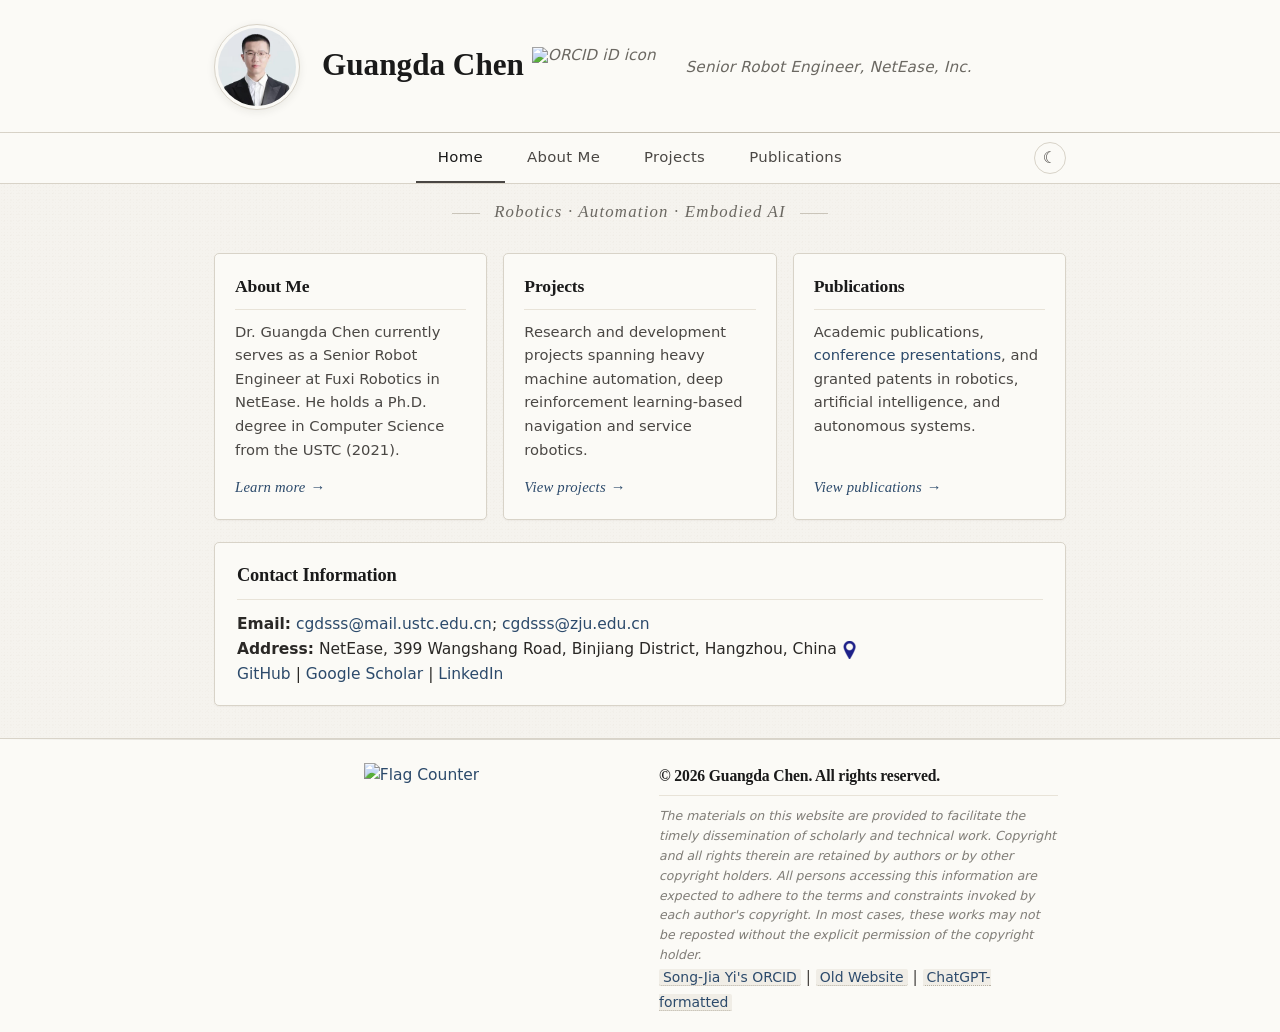
==== commit 929ee732: "优化" ====
--- a/index.html
+++ b/index.html
@@ -3,23 +3,69 @@
 <head>
     <meta charset="UTF-8">
     <meta name="viewport" content="width=device-width, initial-scale=1.0">
-    <title>Guangda Chen - Personal Website</title>
+    <title>Guangda Chen — Senior Robot Engineer | Robotics, Embodied AI</title>
+    <meta name="description" content="Dr. Guangda Chen — Senior Robot Engineer at NetEase Fuxi Robotics, Ph.D. from USTC. Research on autonomous heavy machinery, deep reinforcement learning navigation, and embodied AI.">
+    <meta name="author" content="Guangda Chen">
+    <meta name="keywords" content="Guangda Chen, 陈广大, robotics, embodied AI, deep reinforcement learning, autonomous navigation, NetEase Fuxi, USTC, unmanned loader, excavator robot">
+    <meta name="theme-color" content="#f5f3ee">
+    <link rel="canonical" href="https://cgd-ai.github.io/">
+
+    <!-- Open Graph -->
+    <meta property="og:type" content="profile">
+    <meta property="og:title" content="Guangda Chen — Senior Robot Engineer">
+    <meta property="og:description" content="Robotics · Automation · Embodied AI. Ph.D. USTC; Senior Robot Engineer at NetEase Fuxi Robotics.">
+    <meta property="og:image" content="https://cgd-ai.github.io/pic/CGD3.jpg">
+    <meta property="og:url" content="https://cgd-ai.github.io/">
+    <meta property="og:site_name" content="Guangda Chen">
+    <meta property="profile:first_name" content="Guangda">
+    <meta property="profile:last_name" content="Chen">
+
+    <!-- Twitter -->
+    <meta name="twitter:card" content="summary">
+    <meta name="twitter:title" content="Guangda Chen — Senior Robot Engineer">
+    <meta name="twitter:description" content="Robotics · Automation · Embodied AI. Ph.D. USTC; Senior Robot Engineer at NetEase Fuxi Robotics.">
+    <meta name="twitter:image" content="https://cgd-ai.github.io/pic/CGD3.jpg">
+
+    <!-- Schema.org Person -->
+    <script type="application/ld+json">
+    {
+      "@context": "https://schema.org",
+      "@type": "Person",
+      "name": "Guangda Chen",
+      "alternateName": "陈广大",
+      "url": "https://cgd-ai.github.io/",
+      "image": "https://cgd-ai.github.io/pic/CGD3.jpg",
+      "jobTitle": "Senior Robot Engineer",
+      "worksFor": { "@type": "Organization", "name": "NetEase Fuxi Robotics", "url": "https://fuxi.163.com/" },
+      "alumniOf": [
+        { "@type": "CollegeOrUniversity", "name": "University of Science and Technology of China", "url": "https://www.ustc.edu.cn/" },
+        { "@type": "CollegeOrUniversity", "name": "China Medical University", "url": "http://www.cmu.edu.cn/" }
+      ],
+      "knowsAbout": ["Robotics", "Embodied AI", "Deep Reinforcement Learning", "Autonomous Navigation", "Heavy Machine Automation"],
+      "sameAs": [
+        "https://orcid.org/0000-0003-1888-9947",
+        "https://scholar.google.com/citations?user=h7vRddgAAAAJ",
+        "https://github.com/cgdsss",
+        "https://www.linkedin.com/in/%E5%B9%BF%E5%A4%A7-%E9%99%88-1b0770109/"
+      ]
+    }
+    </script>
+
     <link rel="shortcut icon" href="favicon.png"/>
     <link rel="preconnect" href="https://cdn.jsdelivr.net" crossorigin>
     <link rel="stylesheet" href="https://cdn.jsdelivr.net/npm/@fontsource-variable/inter@5/index.css">
     <link rel="stylesheet" href="https://cdn.jsdelivr.net/npm/@fontsource-variable/source-serif-4@5/index.css">
-    <link rel="stylesheet" type="text/css" href="main.css" id="css">
     <link rel="stylesheet" type="text/css" href="styles.css">
 </head>
 <body>
     <!-- 头部 -->
     <header>
         <div class="container">
-            <a href="./day.html" id="icon" ><img src="./pic/CGD3.jpg" alt="Guangda Chen" class="profile-img"></a>
+            <a href="./day.html" class="icon-link" ><img src="./pic/CGD3.jpg" alt="Guangda Chen" class="profile-img"></a>
             <h1>Guangda Chen
                             <a class="subtitle" itemprop="sameAs" content="https://orcid.org/0000-0003-1888-9947" href="https://orcid.org/0000-0003-1888-9947" target="orcid.widget" rel="noopener noreferrer" style="vertical-align:top;"><img src="https://orcid.org/sites/default/files/images/orcid_16x16.png" style="width:1em;margin-right:.5em;" alt="ORCID iD icon"></a>
             </h1>
-            <p class="subtitle">Senior Robot Engineer, NetEase Lingdong</p>
+            <p class="subtitle">Senior Robot Engineer, NetEase, Inc.</p>
             <!-- <p>NetEase Fuxi Robotics</p> -->
         </div>
     </header>
@@ -38,6 +84,7 @@
                 <li><a href="#projects" class="nav-link">Projects</a></li>
                 <li><a href="#publications" class="nav-link">Publications</a></li>
             </ul>
+            <button type="button" class="theme-toggle" aria-label="Switch to dark mode">☾</button>
         </div>
     </nav>
     
@@ -74,7 +121,7 @@
                 <a href=mailto:cgdsss@mail.ustc.edu.cn >cgdsss@mail.ustc.edu.cn</a>;
                 <a href=mailto:cgdsss@zju.edu.cn >cgdsss@zju.edu.cn</a>
                 </p>
-                <p><strong>Address:</strong> NetEase, 399 Wangshang Road, Binjiang District, Hangzhou, China <a href="https://surl.amap.com/UVunOpU8D8" id="icon" ><img src="./pic/gmap.ico" /></a></p>
+                <p><strong>Address:</strong> NetEase, 399 Wangshang Road, Binjiang District, Hangzhou, China <a href="https://surl.amap.com/UVunOpU8D8" class="icon-link" ><img src="./pic/gmap.ico" loading="lazy" decoding="async"></a></p>
                 <p>
                     <a href="https://github.com/cgdsss" title="GitHub">GitHub</a> |
                     <a href="https://scholar.google.com/citations?user=h7vRddgAAAAJ&hl=zh-CN" title="Google Scholar">Google Scholar</a> |
@@ -103,17 +150,17 @@
       <br><br>
       Find him on:
       <br>
-      <a href="https://github.com/cgdsss"   id="icon" title="GitHub"><img src="./pic/github.ico" /></a>
-      <a href="https://scholar.google.com/citations?user=h7vRddgAAAAJ&hl=zh-CN" id="icon"  title="Google Scholar"><img src="./pic/gs.ico" /></a>
-      <a href="https://space.bilibili.com/14005427"   id="icon" title="bilibili"><img src="./pic/bili.ico" /></a>
-      <a href="https://www.douban.com/people/cgdsss/"   title="豆瓣" id="icon"><img src="./pic/douban.ico" /></a>
-      <!-- <a href="http://weibo.com/cgdsss"   title="新浪微博" id="icon"><img src="./pic/weibo.ico" /></a> -->
-      <a href="https://music.163.com/#/user/home?id=430012241"   title="网易云音乐" id="icon"><img src="./pic/music.ico" /></a>
-      <a href="https://www.linkedin.com/in/%E5%B9%BF%E5%A4%A7-%E9%99%88-1b0770109/"   id="icon" title="Linkedin"><img src="./pic/link.ico" /></a>
-      <a href="https://www.facebook.com/guangda.chen.9"   title="facebook" id="icon"><img src="./pic/facebook.ico" /></a>
-      <a href="https://twitter.com/cgdsss_USTC"   title="Twitter" id="icon"><img src="./pic/twitter.ico" /></a>
-      <a href="https://www.instagram.com/guangdachen/"   title="instagram" id="icon"><img src="./pic/ins.ico" /></a>
-      <a href="https://plus.google.com/u/0/100646927760929911525"   title="Google+" id="icon"><img src="./pic/googleplus.ico" /></a>
+      <a href="https://github.com/cgdsss"   class="icon-link" title="GitHub"><img src="./pic/github.ico" loading="lazy" decoding="async"></a>
+      <a href="https://scholar.google.com/citations?user=h7vRddgAAAAJ&hl=zh-CN" class="icon-link"  title="Google Scholar"><img src="./pic/gs.ico" loading="lazy" decoding="async"></a>
+      <a href="https://space.bilibili.com/14005427"   class="icon-link" title="bilibili"><img src="./pic/bili.ico" loading="lazy" decoding="async"></a>
+      <a href="https://www.douban.com/people/cgdsss/"   title="豆瓣" class="icon-link"><img src="./pic/douban.ico" loading="lazy" decoding="async"></a>
+      <!-- <a href="http://weibo.com/cgdsss"   title="新浪微博" class="icon-link"><img src="./pic/weibo.ico" loading="lazy" decoding="async"></a> -->
+      <a href="https://music.163.com/#/user/home?id=430012241"   title="网易云音乐" class="icon-link"><img src="./pic/music.ico" loading="lazy" decoding="async"></a>
+      <a href="https://www.linkedin.com/in/%E5%B9%BF%E5%A4%A7-%E9%99%88-1b0770109/"   class="icon-link" title="Linkedin"><img src="./pic/link.ico" loading="lazy" decoding="async"></a>
+      <a href="https://www.facebook.com/guangda.chen.9"   title="facebook" class="icon-link"><img src="./pic/facebook.ico" loading="lazy" decoding="async"></a>
+      <a href="https://twitter.com/cgdsss_USTC"   title="Twitter" class="icon-link"><img src="./pic/twitter.ico" loading="lazy" decoding="async"></a>
+      <a href="https://www.instagram.com/guangdachen/"   title="instagram" class="icon-link"><img src="./pic/ins.ico" loading="lazy" decoding="async"></a>
+      <a href="https://plus.google.com/u/0/100646927760929911525"   title="Google+" class="icon-link"><img src="./pic/googleplus.ico" loading="lazy" decoding="async"></a>
             </div>
             
             <div class="content-section">
@@ -181,7 +228,7 @@
                         </ul>
                     </div>
                     <div class="project-image">
-                        <img src="./pic/loader.jpg" alt="Heavy Machine Automation">
+                        <img src="./pic/loader.jpg" alt="Heavy Machine Automation" loading="lazy" decoding="async">
                     </div>
                 </div>
             </div>
@@ -199,7 +246,7 @@
                         </ul>
                     </div>
                     <div class="project-image">
-                        <img src="./pic/excavator.jpg" alt="Heavy Machine Automation">
+                        <img src="./pic/excavator.jpg" alt="Heavy Machine Automation" loading="lazy" decoding="async">
                     </div>
                 </div>
             </div>
@@ -230,7 +277,7 @@
                 </ul>
                     </div>
                     <div class="project-image">
-                        <img src="./pic/drl_nav.jpg" alt="Heavy Machine Automation">
+                        <img src="./pic/drl_nav.jpg" alt="Heavy Machine Automation" loading="lazy" decoding="async">
                     </div>
                 </div>
             </div>
@@ -258,7 +305,7 @@
         </ul>
                     </div>
                     <div class="project-image">
-                        <img src="./pic/PandaBot.jpg" alt="Panda Robot">
+                        <img src="./pic/PandaBot.jpg" alt="Panda Robot" loading="lazy" decoding="async">
                     </div>
                 </div>
             </div>
@@ -267,7 +314,7 @@
                 <span class="project-org-tag project-org-ustc">USTC</span>
                 <h3>Kejia Robot (2015 - 2019)</h3>
                 <p>Team: <a href="http://ai.ustc.edu.cn/en/robocup/atHome">WrightEagle@Home</a><br>
-      <a href="pdf/tdp19.pdf"  class="bluelink">[TDP <img src="./pic/pdf.gif" />]</a>, <a href="pdf/poster19_athome.pdf"  class="bluelink">[Poster <img src="./pic/pdf.gif" />]</a>, <a href="pdf/ECRDC_USTC.pdf"  class="bluelink">[Report <img src="./pic/pdf.gif" />]</a>, <a href="https://youtu.be/sWi9EOKIhlE"  class="bluelink">[Demo]</a> </p>
+      <a href="pdf/tdp19.pdf"  class="bluelink">[TDP <img src="./pic/pdf.gif" loading="lazy" decoding="async">]</a>, <a href="pdf/poster19_athome.pdf"  class="bluelink">[Poster <img src="./pic/pdf.gif" loading="lazy" decoding="async">]</a>, <a href="pdf/ECRDC_USTC.pdf"  class="bluelink">[Report <img src="./pic/pdf.gif" loading="lazy" decoding="async">]</a>, <a href="https://youtu.be/sWi9EOKIhlE"  class="bluelink">[Demo]</a> </p>
                       <div class="project-content">
                     <div class="project-text">
       <table border="1" cellpadding="3" cellspacing="0" class="kejia-table">
@@ -311,7 +358,7 @@
       The team is back, now at <a href="https://wrighteagleai.homes/"><b>WrightEagle.AI</b></a>
                           </div>
                     <div class="project-image">
-                        <img src="./pic/kejia.jpg" alt="Panda Robot">
+                        <img src="./pic/kejia.jpg" alt="Panda Robot" loading="lazy" decoding="async">
                     </div>
                 </div>
             </div>
@@ -340,7 +387,7 @@
             </p>
                           </div>
                     <div class="project-image">
-                        <img src="./pic/mcs.jpg" alt="MoCap System">
+                        <img src="./pic/mcs.jpg" alt="MoCap System" loading="lazy" decoding="async">
                     </div>
                 </div>
             </div>
@@ -369,76 +416,6 @@
         <div class="loading">Loading publications...</div>
     </div>
 
-    <script>
-        // Load publication data from JSON file
-        fetch('papers.json')
-            .then(response => {
-                if (!response.ok) {
-                    throw new Error('Network response was not ok');
-                }
-                return response.json();
-            })
-            .then(papers => {
-                renderPapers(papers);
-            })
-            .catch(error => {
-                document.getElementById('papers-container').innerHTML =
-                    `<div class="error">Error loading publication data: ${error.message}</div>`;
-            });
-
-        // Render publication list
-        function renderPapers(papers) {
-            const container = document.getElementById('papers-container');
-
-            if (!papers || papers.length === 0) {
-                container.innerHTML = '<div class="error">No publication data found</div>';
-                return;
-            }
-
-            let html = '';
-
-            papers.forEach((paper, index) => {
-                keywords_text = `${paper.keywords ? `<br><b>Keywords:</b> ${paper.keywords} ` : ''}`;
-                html += `
-                        <div class="publication-item" id="ref${index}">
-                            <h4 class="paper-title"><a href="${paper.link}" class="bluelink">${paper.title}</a></h4>
-                            ${paper.sub_title ? `<p class="paper-subtitle"><a href="${paper.link}" class="bluelink">${paper.sub_title}</a></p>` : ''}
-                            <p class="paper-authors">${paper.authors}</p>
-                            <p class="paper-venue">
-                                <i><a href="${paper.venueLink}" class="bluelink">${paper.venue}</a></i>
-                                ${paper.impact_factor ? `<span class="paper-if">IF: ${paper.impact_factor}</span>` : ''}
-                                ${paper.rating ? `<span class="paper-rating"><a href="${paper.rating_link}" class="bluelink">${paper.rating}</a></span>` : ''}
-                                ${paper.award ? `<span class="paper-award">${paper.award}</span>` : ''}
-                            </p>
-                            <div class="paper-links">
-                                <a class="paper-link" onclick="toggleDisplay('bib${index}')">BibTeX</a>
-                                ${paper.abstract ? `<a class="paper-link" onclick="toggleDisplay('abs${index}')">Abstract</a>` : ''}
-                                ${paper.pdf ? `<a href="${paper.pdf}" class="paper-link">PDF</a>` : ''}
-                                ${paper.pdf2 ? `<a href="${paper.pdf2}" class="paper-link">PDF2</a>` : ''}
-                                ${paper.demo ? `<a href="${paper.demo}" class="paper-link">Demo</a>` : ''}
-                                ${paper.slides ? `<a href="${paper.slides}" class="paper-link">Slides</a>` : ''}
-                                ${paper.awardDoc ? `<a href="${paper.awardDoc}" class="paper-link">Award</a>` : ''}
-                                ${paper.youTube ? `<a href="${paper.youTube}" class="paper-link">YouTube</a>` : ''}
-                                ${paper.bili1 ? `<a href="${paper.bili1}" class="paper-link">Bilibili</a>` : ''}
-                                ${paper.bili2 ? `<a href="${paper.bili2}" class="paper-link">Bilibili_2</a>` : ''}
-                            </div>
-                            <div id="bib${index}" class="paper-collapsible" style="display:none">${paper.bibtex}</div>
-                            ${paper.abstract ? `<div id="abs${index}" class="paper-collapsible" style="display:none"><b>Abstract:</b> ${paper.abstract} ${keywords_text}</div>` : ''}
-                        </div>
-                `;
-            });
-
-            container.innerHTML = html;
-        }
-
-        // 切换显示/隐藏元素
-        function toggleDisplay(id) {
-            const element = document.getElementById(id);
-            if (element) {
-                element.style.display = element.style.display === 'none' ? 'block' : 'none';
-            }
-        }
-    </script>
       <p>
         <b>*</b> These authors contributed equally to the work.
         </p>
@@ -473,78 +450,7 @@
           <button id="patent-toggle-btn" class="show-more-btn" style="display: none;">
               Show More (<span id="hidden-patent-count"></span>)
           </button>
-          <script src="https://cdnjs.cloudflare.com/ajax/libs/js-yaml/4.1.0/js-yaml.min.js"></script>
-          <script>
-              const INITIAL_PATENT_COUNT = 5;
-
-              fetch('patents.yaml')
-                  .then(response => response.text())
-                  .then(text => {
-                      const data = jsyaml.load(text);
-                      const patentList = document.getElementById('patent-list');
-                      const toggleBtn = document.getElementById('patent-toggle-btn');
-                      const hiddenCountSpan = document.getElementById('hidden-patent-count');
-
-                      let allPatents = [];
-
-                      data.patents.forEach((patent, index) => {
-                          const patentItem = document.createElement('div');
-                          patentItem.className = 'patent-item';
-
-                          // 隐藏超过初始显示数量的专利
-                          if (index >= INITIAL_PATENT_COUNT) {
-                              patentItem.classList.add('patent-item-hidden');
-                          }
-
-                          let awardHtml = '';
-                          if (patent.url === 'https://www.patentguru.com/cn/CN117950401B') {
-                            awardHtml = "<span class='patent-award-badge'>🏆 NetEase's Top 10 Patents (2025)</span>";
-                          }
-
-                          // 从URL中提取公开号
-                          const patentNumber = patent.url.split('/').pop();
-
-                          patentItem.innerHTML = `
-                              <div class="patent-number">${index + 1}.</div>
-                              <div class="patent-content">
-                                  <a href="${patent.url}" class="patent-title bluelink">${patent.title}</a>
-                                  <div class="patent-meta">
-                                      ${awardHtml}
-                                      <span class="patent-id">${patentNumber}</span>
-                                  </div>
-                              </div>
-                          `;
-                          patentList.appendChild(patentItem);
-                          allPatents.push(patentItem);
-                      });
-
-                      // 如果专利数量超过初始显示数量，显示"显示更多"按钮
-                      if (data.patents.length > INITIAL_PATENT_COUNT) {
-                          const hiddenCount = data.patents.length - INITIAL_PATENT_COUNT;
-                          hiddenCountSpan.textContent = hiddenCount;
-                          toggleBtn.style.display = 'block';
-
-                          let isExpanded = false;
-                          toggleBtn.addEventListener('click', function() {
-                              isExpanded = !isExpanded;
-                              const hiddenPatents = document.querySelectorAll('.patent-item-hidden');
-
-                              if (isExpanded) {
-                                  hiddenPatents.forEach(item => {
-                                      item.style.display = 'flex';
-                                  });
-                                  toggleBtn.innerHTML = 'Show Less';
-                              } else {
-                                  hiddenPatents.forEach(item => {
-                                      item.style.display = 'none';
-                                  });
-                                  toggleBtn.innerHTML = `Show More (<span id="hidden-patent-count">${hiddenCount}</span>)`;
-                              }
-                          });
-                      }
-                  })
-                  .catch(error => console.error('Error loading YAML file:', error));
-          </script>
+          <script src="https://cdnjs.cloudflare.com/ajax/libs/js-yaml/4.1.0/js-yaml.min.js" defer></script>
             </div>
 
         <div class="content-section reviewer-section">
@@ -570,88 +476,6 @@
                 <p class="reviewer-label">Journal Reviewer:</p>
                 <div id="reviewers-container"></div>
             </div>
-
-            <script>
-                async function loadYAML() {
-                    try {
-                        const response = await fetch('reviewers.yaml');
-                        const yamlText = await response.text();
-                        const data = jsyaml.load(yamlText);
-
-                        const reviewersContainer = document.getElementById('reviewers-container');
-
-                        // Group reviewers by category
-                        const categoryMap = {
-                            'Robotics': '🤖 ROBOTICS',
-                            'AI': '🧠 COMPUTER SCIENCE, ARTIFICIAL INTELLIGENCE',
-                            'Control': '⚙️ AUTOMATION & CONTROL SYSTEMS',
-                            'Engineering': '🏗️ ENGINEERING, INDUSTRIAL',
-                            'MDPI': '📖 MDPI Journals'
-                        };
-
-                        const groupedReviewers = {};
-                        data.reviewers.forEach(reviewer => {
-                            const category = reviewer.category || 'Other';
-                            if (!groupedReviewers[category]) {
-                                groupedReviewers[category] = [];
-                            }
-                            groupedReviewers[category].push(reviewer);
-                        });
-
-                        // Sort categories in desired order
-                        const categoryOrder = ['Robotics', 'AI', 'Control', 'Engineering', 'MDPI'];
-                        let html = '';
-
-                        categoryOrder.forEach(category => {
-                            if (groupedReviewers[category]) {
-                                const displayName = categoryMap[category] || category;
-                                html += `
-                                    <div class="reviewer-subcategory">
-                                        <h5 class="reviewer-subcategory-title">${displayName}</h5>
-                                        <div class="reviewer-tags">
-                                `;
-
-                                const reviewerLinks = groupedReviewers[category].map(reviewer => {
-                                    return `<a href="${reviewer.url}" class="bluelink bb">${reviewer.name}</a>`;
-                                });
-                                html += reviewerLinks.join('');
-
-                                html += `
-                                        </div>
-                                    </div>
-                                `;
-                            }
-                        });
-
-                        // Add any remaining categories not in the predefined order
-                        Object.keys(groupedReviewers).forEach(category => {
-                            if (!categoryOrder.includes(category)) {
-                                const displayName = categoryMap[category] || category;
-                                html += `
-                                    <div class="reviewer-subcategory">
-                                        <h5 class="reviewer-subcategory-title">${displayName}</h5>
-                                        <div class="reviewer-tags">
-                                `;
-
-                                const reviewerLinks = groupedReviewers[category].map(reviewer => {
-                                    return `<a href="${reviewer.url}" class="bluelink bb">${reviewer.name}</a>`;
-                                });
-                                html += reviewerLinks.join('');
-
-                                html += `
-                                        </div>
-                                    </div>
-                                `;
-                            }
-                        });
-
-                        reviewersContainer.innerHTML = html;
-                    } catch (error) {
-                        console.error('Error loading reviewers:', error);
-                    }
-                }
-                loadYAML();
-            </script>
         </div>
 
         </section>
@@ -669,7 +493,7 @@
             <!-- Talk 1 -->
             <div class="talk-item">
                 <div class="talk-header">
-                    <img src="./talks/csdn/1.jpg" alt="IROS 2021 Presentation" class="talk-image">
+                    <img src="./talks/csdn/1.jpg" alt="IROS 2021 Presentation" class="talk-image" loading="lazy" decoding="async">
                     <span class="talk-badge industry">CSDN奇点智能大会</span>
                 </div>
                 <div class="talk-content">
@@ -684,13 +508,13 @@
                         <h5>Event Photos</h5>
                         <div class="photos-grid" data-count="3">
                             <div class="photo-item">
-                                <img src="./talks/csdn/6.jpg" alt="IROS Presentation Slide">
-                            </div>
-                            <div class="photo-item">
-                                <img src="./talks/csdn/3.jpg" alt="Conference Venue">
-                            </div>
-                            <div class="photo-item">
-                                <img src="./talks/csdn/4.jpg" alt="Discussion Session">
+                                <img src="./talks/csdn/6.jpg" alt="IROS Presentation Slide" loading="lazy" decoding="async">
+                            </div>
+                            <div class="photo-item">
+                                <img src="./talks/csdn/3.jpg" alt="Conference Venue" loading="lazy" decoding="async">
+                            </div>
+                            <div class="photo-item">
+                                <img src="./talks/csdn/4.jpg" alt="Discussion Session" loading="lazy" decoding="async">
                             </div>
                         </div>
                     </div>
@@ -700,7 +524,7 @@
             <!-- Talk 1 -->
             <div class="talk-item">
                 <div class="talk-header">
-                    <img src="./talks/top100/1.jpg" alt="IROS 2021 Presentation" class="talk-image">
+                    <img src="./talks/top100/1.jpg" alt="IROS 2021 Presentation" class="talk-image" loading="lazy" decoding="async">
                     <span class="talk-badge industry">Top100全球软件案例研究峰会</span>
                 </div>
                 <div class="talk-content">
@@ -714,13 +538,13 @@
                         <h5>Event Photos</h5>
                         <div class="photos-grid" data-count="3">
                             <div class="photo-item">
-                                <img src="./talks/top100/1.jpg" alt="IROS Presentation Slide">
-                            </div>
-                            <div class="photo-item">
-                                <img src="./talks/top100/2.jpg" alt="Conference Venue">
-                            </div>
-                            <div class="photo-item">
-                                <img src="./talks/top100/3.jpg" alt="Discussion Session">
+                                <img src="./talks/top100/1.jpg" alt="IROS Presentation Slide" loading="lazy" decoding="async">
+                            </div>
+                            <div class="photo-item">
+                                <img src="./talks/top100/2.jpg" alt="Conference Venue" loading="lazy" decoding="async">
+                            </div>
+                            <div class="photo-item">
+                                <img src="./talks/top100/3.jpg" alt="Discussion Session" loading="lazy" decoding="async">
                             </div>
                         </div>
                     </div>
@@ -729,7 +553,7 @@
 
             <div class="talk-item">
                 <div class="talk-header">
-                    <img src="./talks/ICTAI/1.jpg" alt="ICRA 2022 Presentation" class="talk-image">
+                    <img src="./talks/ICTAI/1.jpg" alt="ICRA 2022 Presentation" class="talk-image" loading="lazy" decoding="async">
                     <span class="talk-badge conference">International Conference</span>
                 </div>
                 <div class="talk-content">
@@ -747,10 +571,10 @@
                         <h5>Event Photos</h5>
                         <div class="photos-grid" data-count="2">
                             <div class="photo-item">
-                                <img src="./talks/ICTAI/2.jpg" alt="ICRA Presentation">
-                            </div>
-                            <div class="photo-item">
-                                <img src="./talks/ICTAI/3.jpg" alt="Poster Session">
+                                <img src="./talks/ICTAI/2.jpg" alt="ICRA Presentation" loading="lazy" decoding="async">
+                            </div>
+                            <div class="photo-item">
+                                <img src="./talks/ICTAI/3.jpg" alt="Poster Session" loading="lazy" decoding="async">
                             </div>
                         </div>
                     </div>
@@ -760,7 +584,7 @@
             <!-- Talk 2 -->
             <div class="talk-item">
                 <div class="talk-header">
-                    <img src="./talks/ICNSC/1.jpg" alt="ICRA 2022 Presentation" class="talk-image">
+                    <img src="./talks/ICNSC/1.jpg" alt="ICRA 2022 Presentation" class="talk-image" loading="lazy" decoding="async">
                     <span class="talk-badge conference">International Conference</span>
                 </div>
                 <div class="talk-content">
@@ -773,10 +597,10 @@
                         <h5>Event Photos</h5>
                         <div class="photos-grid" data-count="2">
                             <div class="photo-item">
-                                <img src="./talks/ICNSC/2.jpg" alt="ICRA Presentation">
-                            </div>
-                            <div class="photo-item">
-                                <img src="./talks/ICNSC/3.jpg" alt="Poster Session">
+                                <img src="./talks/ICNSC/2.jpg" alt="ICRA Presentation" loading="lazy" decoding="async">
+                            </div>
+                            <div class="photo-item">
+                                <img src="./talks/ICNSC/3.jpg" alt="Poster Session" loading="lazy" decoding="async">
                             </div>
                         </div>
                     </div>
@@ -786,7 +610,7 @@
             <!-- Talk 4 -->
             <!-- <div class="talk-item">
                 <div class="talk-header">
-                    <img src="./pic/talk4.jpg" alt="Academic Seminar" class="talk-image">
+                    <img src="./pic/talk4.jpg" alt="Academic Seminar" class="talk-image" loading="lazy" decoding="async">
                     <span class="talk-badge invited">Invited Talk</span>
                 </div>
                 <div class="talk-content">
@@ -799,10 +623,10 @@
                         <h5>Event Photos</h5>
                         <div class="photos-grid" data-count="2">
                             <div class="photo-item">
-                                <img src="./pic/talk4-1.jpg" alt="Seminar Presentation">
-                            </div>
-                            <div class="photo-item">
-                                <img src="./pic/talk4-2.jpg" alt="Q&A Session">
+                                <img src="./pic/talk4-1.jpg" alt="Seminar Presentation" loading="lazy" decoding="async">
+                            </div>
+                            <div class="photo-item">
+                                <img src="./pic/talk4-2.jpg" alt="Q&A Session" loading="lazy" decoding="async">
                             </div>
                         </div>
                     </div>
@@ -814,8 +638,8 @@
 </section>
 
 <!-- 灯箱HTML -->
-<div class="lightbox" id="lightbox">
-    <span class="lightbox-close" onclick="closeLightbox()">×</span>
+<div class="lightbox" id="lightbox" role="dialog" aria-modal="true" aria-label="Image viewer" aria-hidden="true">
+    <button type="button" class="lightbox-close" aria-label="Close image viewer">&times;</button>
     <img class="lightbox-img" id="lightbox-img" src="" alt="">
 </div>
 
@@ -825,7 +649,7 @@
     <div class="container">
         <!-- 统计信息区域 -->
         <div class="footer-section stats-section">
-  <a href="https://info.flagcounter.com/S8jX"><img src="https://s01.flagcounter.com/countxl/S8jX/bg_FFFFFF/txt_000000/border_CCCCCC/columns_2/maxflags_10/viewers_0/labels_1/pageviews_1/flags_0/percent_0/" alt="Flag Counter" border="0"></a>
+  <a href="https://info.flagcounter.com/S8jX"><img src="https://s01.flagcounter.com/countxl/S8jX/bg_FFFFFF/txt_000000/border_CCCCCC/columns_2/maxflags_10/viewers_0/labels_1/pageviews_1/flags_0/percent_0/" alt="Flag Counter" border="0" loading="lazy" decoding="async"></a>
         </div>
         
         <!-- 资源链接区域 -->
@@ -841,201 +665,8 @@
 </footer>
     
     <!-- 返回顶部按钮 -->
-    <a href="#" class="back-to-top">↑</a>
+    <a href="#" class="back-to-top" aria-label="Back to top"><span class="back-to-top-arrow">↑</span></a>
     
-    <script>
-// 页面导航功能
-document.addEventListener('DOMContentLoaded', function() {
-    const navLinks = document.querySelectorAll('.nav-link');
-    const navBtns = document.querySelectorAll('.nav-btn');
-    const pageSections = document.querySelectorAll('.page-section');
-    
-    // 状态管理变量
-    let currentSection = 'home';
-    let isTransitioning = false;
-    const FADE_OUT_MS = 180;
-
-    // 滚动到目标位置（始终回到顶部，保留 header 可见）
-    function scrollToSection(sectionId) {
-        window.scrollTo({ top: 0, behavior: 'smooth' });
-    }
-
-    // 显示指定部分，使用交叉淡入淡出
-    function showSection(sectionId, scrollToTop = true) {
-        if (isTransitioning) return;
-        const targetSection = document.getElementById(sectionId);
-        if (!targetSection) return;
-
-        // 同步更新导航菜单激活状态（立即反馈）
-        navLinks.forEach(link => {
-            link.classList.remove('active');
-            if (link.getAttribute('href') === `#${sectionId}`) {
-                link.classList.add('active');
-            }
-        });
-
-        // 找到当前正在显示的 section
-        const visibleSection = Array.from(pageSections).find(s =>
-            s.style.display !== 'none' && getComputedStyle(s).display !== 'none'
-        );
-
-        // 同一个 section，无需切换；只滚动
-        if (visibleSection === targetSection) {
-            if (scrollToTop) scrollToSection(sectionId);
-            return;
-        }
-
-        const doSwap = () => {
-            pageSections.forEach(s => { s.style.display = 'none'; s.classList.remove('is-leaving'); });
-            // 强制重排以重新触发入场动画
-            targetSection.style.display = 'block';
-            void targetSection.offsetWidth;
-            currentSection = sectionId;
-            if (scrollToTop) scrollToSection(sectionId);
-            isTransitioning = false;
-        };
-
-        if (visibleSection) {
-            isTransitioning = true;
-            visibleSection.classList.add('is-leaving');
-            setTimeout(doSwap, FADE_OUT_MS);
-        } else {
-            doSwap();
-        }
-    }
-    
-    // 处理URL哈希变化
-    function handleHashChange() {
-        const hash = window.location.hash.substring(1);
-        if (hash && document.getElementById(hash)) {
-            showSection(hash);
-        } else {
-            showSection('home');
-        }
-    }
-    
-    // 初始显示首页
-    const initialHash = window.location.hash.substring(1);
-    if (initialHash && document.getElementById(initialHash)) {
-        showSection(initialHash);
-    } else {
-        showSection('home', false); // 首次加载home页面时不滚动
-    }
-    
-    // 监听URL哈希变化
-    window.addEventListener('hashchange', handleHashChange);
-    
-    // 导航链接点击事件
-    navLinks.forEach(link => {
-        link.addEventListener('click', function(e) {
-            e.preventDefault();
-            const targetId = this.getAttribute('href').substring(1);
-
-            // 关闭移动端菜单
-            const navMenu = document.querySelector('.nav-menu');
-            navMenu.classList.remove('active');
-
-            // 更新URL但不触发页面刷新
-            if (history.pushState) {
-                history.pushState(null, null, `#${targetId}`);
-            } else {
-                window.location.hash = `#${targetId}`;
-            }
-
-            showSection(targetId);
-        });
-    });
-
-    // 移动端菜单切换
-    const mobileMenuToggle = document.querySelector('.mobile-menu-toggle');
-    const navMenu = document.querySelector('.nav-menu');
-
-    mobileMenuToggle.addEventListener('click', function() {
-        navMenu.classList.toggle('active');
-        this.classList.toggle('active');
-    });
-
-    // 导航按钮点击事件
-    navBtns.forEach(btn => {
-        btn.addEventListener('click', function() {
-            const targetId = this.getAttribute('data-target');
-
-            // 更新URL但不触发页面刷新
-            if (history.pushState) {
-                history.pushState(null, null, `#${targetId}`);
-            } else {
-                window.location.hash = `#${targetId}`;
-            }
-
-            showSection(targetId);
-        });
-    });
-    
-    // 浏览器前进/后退按钮的事件监听
-    window.addEventListener('popstate', function(e) {
-        handleHashChange();
-    });
-    
-    // 返回顶部按钮功能
-    const backToTopButton = document.querySelector('.back-to-top');
-    
-    window.addEventListener('scroll', function() {
-        if (window.pageYOffset > 300) {
-            backToTopButton.classList.add('visible');
-        } else {
-            backToTopButton.classList.remove('visible');
-        }
-    });
-    
-    backToTopButton.addEventListener('click', function(e) {
-        e.preventDefault();
-        window.scrollTo({
-            top: 0,
-            behavior: 'smooth'
-        });
-    });
-});
-
-// 灯箱功能
-function openLightbox(imgSrc) {
-    const lightbox = document.getElementById('lightbox');
-    const lightboxImg = document.getElementById('lightbox-img');
-    lightboxImg.src = imgSrc;
-    lightbox.classList.add('active');
-    document.body.style.overflow = 'hidden';
-}
-
-function closeLightbox() {
-    const lightbox = document.getElementById('lightbox');
-    lightbox.classList.remove('active');
-    document.body.style.overflow = 'auto';
-}
-
-// 点击照片打开灯箱
-document.addEventListener('DOMContentLoaded', function() {
-    document.addEventListener('click', function(e) {
-        if (e.target.classList.contains('photo-item') || e.target.parentElement.classList.contains('photo-item')) {
-            const img = e.target.tagName === 'IMG' ? e.target : e.target.querySelector('img');
-            if (img) {
-                openLightbox(img.src);
-            }
-        }
-    });
-    
-    // 点击灯箱背景关闭
-    document.getElementById('lightbox').addEventListener('click', function(e) {
-        if (e.target === this) {
-            closeLightbox();
-        }
-    });
-    
-    // ESC键关闭灯箱
-    document.addEventListener('keydown', function(e) {
-        if (e.key === 'Escape') {
-            closeLightbox();
-        }
-    });
-});
-    </script>
+    <script src="app.js" defer></script>
 </body>
 </html>
--- a/styles.css
+++ b/styles.css
@@ -118,6 +118,23 @@
     color: var(--ink-blue-deep);
     border-bottom: 1px dotted var(--ink-blue-soft);
 }
+.fontnorm { font-size: 1.05em; }
+.fontverysmall { font-size: 0.9em; }
+
+/* Icon links — social/profile icons (replaces legacy #icon) */
+.icon-link {
+    background: none;
+    display: inline-block;
+    transition: transform var(--transition-fast), filter var(--transition-fast);
+}
+.icon-link:hover {
+    filter: contrast(180%);
+    transform: translateY(-1px);
+    border-bottom: none;
+}
+.icon-link img {
+    vertical-align: middle;
+}
 .bb {
     border-bottom: 1px dotted var(--line-strong);
     background-color: var(--paper-surface-2);
@@ -617,40 +634,107 @@
 footer a:hover { color: var(--ink-blue-deep); }
 
 /* ==========================================================================
-   Back to top — minimal ink button
+   Back to top — refined ink button with progress ring
    ========================================================================== */
 .back-to-top {
     position: fixed;
-    bottom: 26px;
-    right: 26px;
-    background: var(--paper-surface);
-    color: var(--ink-darkest);
-    width: 40px;
-    height: 40px;
+    bottom: 40px;
+    left: 50%;
+    margin-left: 470px;
+    right: auto;
+    background:
+        radial-gradient(circle at 30% 28%, rgba(255, 255, 255, 0.9), rgba(255, 255, 255, 0) 55%),
+        linear-gradient(155deg, var(--paper-surface) 0%, var(--paper-surface-2) 100%);
+    color: var(--ink-darkest);
+    width: 44px;
+    height: 44px;
     border-radius: 50%;
     border: 1px solid var(--line-strong);
     display: flex;
     align-items: center;
     justify-content: center;
     text-decoration: none;
-    font-size: 1.1rem;
-    box-shadow: var(--shadow-md);
+    font-family: var(--serif);
+    font-size: 1.15rem;
+    font-weight: 500;
+    line-height: 1;
+    letter-spacing: 0;
+    box-shadow:
+        0 1px 2px rgba(40, 35, 30, 0.06),
+        0 6px 16px rgba(40, 35, 30, 0.08),
+        inset 0 1px 0 rgba(255, 255, 255, 0.8);
     opacity: 0;
+    transform: translateY(8px) scale(0.92);
     pointer-events: none;
-    transition: all var(--transition-base);
+    transition:
+        opacity var(--transition-base),
+        transform var(--transition-base),
+        background var(--transition-base),
+        color var(--transition-base),
+        border-color var(--transition-base),
+        box-shadow var(--transition-base);
     z-index: 99;
+    cursor: pointer;
+    user-select: none;
+    -webkit-tap-highlight-color: transparent;
+}
+
+.back-to-top::before {
+    content: '';
+    position: absolute;
+    inset: -4px;
+    border-radius: 50%;
+    border: 1px solid var(--line);
+    opacity: 0;
+    transform: scale(0.85);
+    transition: opacity var(--transition-base), transform var(--transition-base);
+    pointer-events: none;
+}
+
+@media (max-width: 1000px) {
+    .back-to-top {
+        left: auto;
+        margin-left: 0;
+        right: 26px;
+        bottom: 26px;
+    }
 }
 
 .back-to-top.visible {
     opacity: 1;
+    transform: translateY(0) scale(1);
     pointer-events: auto;
 }
 
 .back-to-top:hover {
-    background: var(--ink-darkest);
+    background:
+        radial-gradient(circle at 30% 28%, rgba(255, 255, 255, 0.18), rgba(255, 255, 255, 0) 55%),
+        linear-gradient(155deg, var(--ink-dark) 0%, var(--ink-darkest) 100%);
     color: var(--paper-surface);
-    transform: translateY(-2px);
+    transform: translateY(-3px) scale(1.04);
     border-color: var(--ink-darkest);
+    box-shadow:
+        0 2px 4px rgba(40, 35, 30, 0.10),
+        0 12px 24px rgba(40, 35, 30, 0.18),
+        inset 0 1px 0 rgba(255, 255, 255, 0.06);
+}
+
+.back-to-top:hover::before {
+    opacity: 0.6;
+    transform: scale(1);
+}
+
+.back-to-top:active {
+    transform: translateY(-1px) scale(0.98);
+    transition-duration: 0.08s;
+}
+
+.back-to-top:focus-visible {
+    outline: none;
+    box-shadow:
+        0 0 0 3px var(--ink-blue-wash),
+        0 2px 4px rgba(40, 35, 30, 0.10),
+        0 12px 24px rgba(40, 35, 30, 0.14);
 }
 
 /* ==========================================================================
@@ -1423,6 +1507,7 @@
     top: 18px; right: 18px;
     color: white;
     font-size: 1.6rem;
+    line-height: 1;
     cursor: pointer;
     background: rgba(0,0,0,0.4);
     width: 36px; height: 36px;
@@ -1432,11 +1517,19 @@
     justify-content: center;
     transition: all var(--transition-fast);
     border: 1px solid rgba(255,255,255,0.2);
-}
-
-.lightbox-close:hover {
+    padding: 0;
+    font-family: inherit;
+}
+
+.lightbox-close:hover,
+.lightbox-close:focus-visible {
     background: rgba(0,0,0,0.7);
     transform: rotate(90deg);
+    outline: none;
+}
+
+.lightbox-close:focus-visible {
+    box-shadow: 0 0 0 3px rgba(255,255,255,0.5);
 }
 
 /* Hidden talks link in footer area */
@@ -1590,14 +1683,196 @@
     footer { padding: 20px 0 14px; }
     .footer-section h4 { font-size: 0.92rem; }
 
-    .back-to-top { width: 36px; height: 36px; bottom: 18px; right: 18px; font-size: 1rem; }
+    .back-to-top { width: 40px; height: 40px; bottom: 18px; right: 18px; font-size: 1.05rem; }
 }
 
 /* Print */
 @media print {
     body { background: white; background-image: none; }
-    nav, .back-to-top, .mobile-menu-toggle, footer { display: none; }
+    nav, .back-to-top, .mobile-menu-toggle, .theme-toggle, footer { display: none; }
     header { background: white; border-bottom: 2px solid var(--ink-darkest); }
     .page-section { display: block !important; animation: none; }
     .content-section { box-shadow: none; border: 1px solid var(--ink-mid); }
 }
+
+/* ==========================================================================
+   Skeleton loaders — used while papers/patents/reviewers fetch
+   ========================================================================== */
+.skeleton-wrap {
+    display: flex;
+    flex-direction: column;
+    gap: 12px;
+    padding: 8px 0;
+}
+.skeleton-line {
+    height: 14px;
+    border-radius: 4px;
+    background: linear-gradient(90deg,
+        var(--paper-surface-2) 0%,
+        var(--paper-highlight) 50%,
+        var(--paper-surface-2) 100%);
+    background-size: 200% 100%;
+    animation: skeleton-shimmer 1.4s ease-in-out infinite;
+}
+.skeleton-line:nth-child(odd) { width: 92%; }
+.skeleton-line:nth-child(even) { width: 70%; }
+.skeleton-line:nth-child(3n) { width: 84%; }
+
+@keyframes skeleton-shimmer {
+    0% { background-position: 200% 0; }
+    100% { background-position: -200% 0; }
+}
+
+@media (prefers-reduced-motion: reduce) {
+    .skeleton-line { animation: none; }
+}
+
+/* ==========================================================================
+   Scroll progress ring on back-to-top
+   ========================================================================== */
+.back-to-top-ring {
+    position: absolute;
+    inset: 0;
+    width: 100%;
+    height: 100%;
+    transform: rotate(-90deg);
+    pointer-events: none;
+}
+.back-to-top-ring circle {
+    fill: none;
+    stroke: var(--ink-blue);
+    stroke-width: 2;
+    stroke-linecap: round;
+    transition: stroke-dashoffset 0.1s linear;
+    opacity: 0.55;
+}
+.back-to-top:hover .back-to-top-ring circle {
+    stroke: var(--paper-surface);
+    opacity: 0.9;
+}
+.back-to-top-arrow {
+    position: relative;
+    z-index: 1;
+}
+
+/* ==========================================================================
+   Theme toggle button
+   ========================================================================== */
+.theme-toggle {
+    position: absolute;
+    top: 50%;
+    right: 24px;
+    transform: translateY(-50%);
+    background: transparent;
+    border: 1px solid var(--line);
+    color: var(--ink-mid);
+    width: 32px;
+    height: 32px;
+    border-radius: 50%;
+    font-size: 1rem;
+    line-height: 1;
+    cursor: pointer;
+    transition: all var(--transition-fast);
+    display: inline-flex;
+    align-items: center;
+    justify-content: center;
+    padding: 0;
+    font-family: inherit;
+    z-index: 102;
+}
+.theme-toggle:hover {
+    background: var(--paper-surface);
+    color: var(--ink-darkest);
+    border-color: var(--ink-mid);
+    transform: translateY(-50%) rotate(15deg);
+}
+.theme-toggle:focus-visible {
+    outline: 2px solid var(--ink-blue);
+    outline-offset: 2px;
+}
+
+nav .container {
+    position: relative;
+}
+
+@media (max-width: 768px) {
+    .theme-toggle { right: 60px; }
+}
+
+/* ==========================================================================
+   Dark mode — warm dark theme overriding paper tokens
+   ========================================================================== */
+[data-theme="dark"] {
+    --paper-bg: #1a1816;
+    --paper-surface: #25221e;
+    --paper-surface-2: #2e2a25;
+    --paper-highlight: #2a2723;
+
+    --ink-darkest: #f5f3ee;
+    --ink-dark: #e8e3d8;
+    --ink-mid: #c4bfb4;
+    --ink-soft: #99938a;
+    --ink-faint: #706b62;
+
+    --line: #3a3630;
+    --line-soft: #2e2a25;
+    --line-strong: #524d44;
+
+    --ink-blue: #94b8dd;
+    --ink-blue-soft: #6a92b5;
+    --ink-blue-deep: #b5cce8;
+    --ink-blue-wash: #2c3a4a;
+
+    --ink-burgundy: #c89595;
+    --ink-burgundy-wash: #3a2828;
+
+    --ink-olive: #b8c388;
+    --ink-olive-wash: #2c302a;
+
+    --ink-gold: #d4b367;
+    --ink-gold-wash: #3a3020;
+
+    --shadow-sm: 0 1px 2px rgba(0, 0, 0, 0.3);
+    --shadow-md: 0 1px 3px rgba(0, 0, 0, 0.35), 0 2px 8px rgba(0, 0, 0, 0.25);
+    --shadow-lg: 0 2px 6px rgba(0, 0, 0, 0.4), 0 6px 18px rgba(0, 0, 0, 0.3);
+}
+
+[data-theme="dark"] body {
+    /* fainter grain in dark mode */
+    background-image:
+        radial-gradient(rgba(255, 240, 210, 0.015) 1px, transparent 1px),
+        radial-gradient(rgba(255, 240, 210, 0.010) 1px, transparent 1px);
+}
+
+[data-theme="dark"] img {
+    /* slight tone-down for photos in dark mode to match warm dark aesthetic */
+    filter: brightness(0.92);
+}
+[data-theme="dark"] .icon-link img,
+[data-theme="dark"] .profile-img,
+[data-theme="dark"] .lightbox-img {
+    filter: none;
+}
+
+[data-theme="dark"] .lightbox {
+    background: rgba(0, 0, 0, 0.92);
+}
+
+[data-theme="dark"] .back-to-top {
+    background:
+        radial-gradient(circle at 30% 28%, rgba(255, 255, 255, 0.08), rgba(255, 255, 255, 0) 55%),
+        linear-gradient(155deg, var(--paper-surface) 0%, var(--paper-surface-2) 100%);
+    color: var(--ink-darkest);
+}
+[data-theme="dark"] .back-to-top:hover {
+    background:
+        radial-gradient(circle at 30% 28%, rgba(255, 255, 255, 0.18), rgba(255, 255, 255, 0) 55%),
+        linear-gradient(155deg, var(--ink-blue-soft) 0%, var(--ink-blue) 100%);
+    color: var(--paper-bg);
+    border-color: var(--ink-blue);
+}
+
+[data-theme="dark"] .theme-toggle {
+    border-color: var(--line-strong);
+}
+
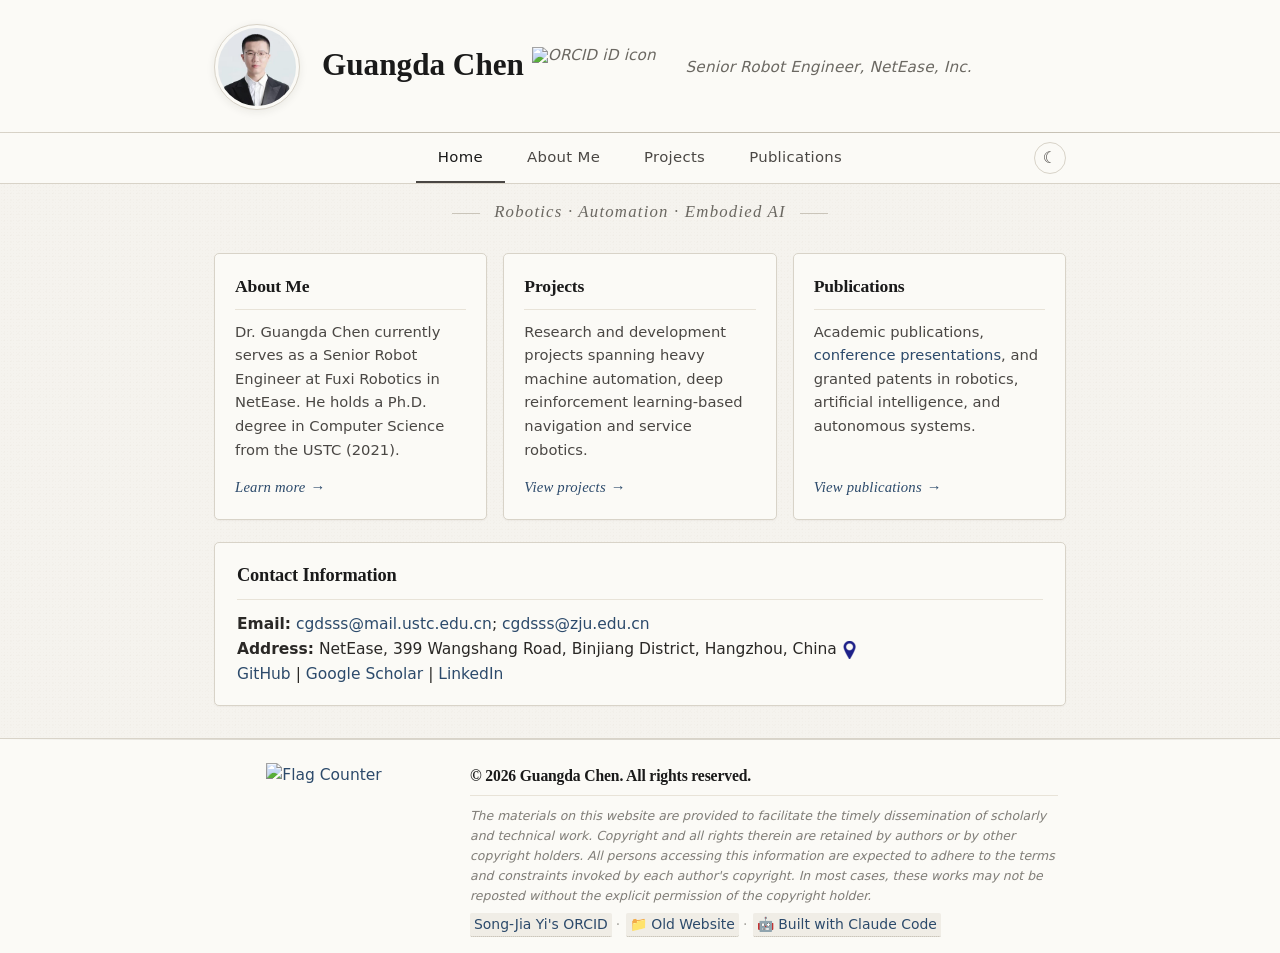
==== commit d68dcdbd: "fix: 底部排版" ====
--- a/index.html
+++ b/index.html
@@ -656,7 +656,11 @@
         <div class="footer-section resources-section">
             <h4>&copy; 2026 Guangda Chen. All rights reserved.</h4>
             <p class="footer-note">The materials on this website are provided to facilitate the timely dissemination of scholarly and technical work. Copyright and all rights therein are retained by authors or by other copyright holders. All persons accessing this information are expected to adhere to the terms and constraints invoked by each author's copyright. In most cases, these works may not be reposted without the explicit permission of the copyright holder.</p>
-            <a href="https://orcid.org/0000-0002-9502-1204"  class="fontnorm bluelink fontverysmall bb">Song-Jia Yi's ORCID</a> | <a href="old.html"  class="fontnorm bluelink fontverysmall bb">Old Website</a> | <a href="#home"  class="fontnorm bluelink fontverysmall bb">ChatGPT-formatted</a>
+            <div class="footer-links">
+                <a href="https://orcid.org/0000-0002-9502-1204" class="fontnorm bluelink fontverysmall bb">Song-Jia Yi's ORCID</a>
+                <a href="old.html" class="fontnorm bluelink fontverysmall bb" title="Visit the previous version of this site">📁 Old Website</a>
+                <a href="https://claude.com/claude-code" class="fontnorm bluelink fontverysmall bb" target="_blank" rel="noopener" title="This site was built in collaboration with Claude Code">🤖 Built with Claude Code</a>
+            </div>
         </div>
         
         <!-- 版权信息区域 -->
--- a/styles.css
+++ b/styles.css
@@ -595,8 +595,8 @@
 
 footer .container {
     display: grid;
-    grid-template-columns: repeat(auto-fit, minmax(240px, 1fr));
-    gap: 22px;
+    grid-template-columns: minmax(180px, 220px) 1fr;
+    gap: 28px;
     align-items: start;
 }
 
@@ -632,6 +632,28 @@
 }
 
 footer a:hover { color: var(--ink-blue-deep); }
+
+.footer-links {
+    display: flex;
+    flex-wrap: wrap;
+    gap: 6px 14px;
+    margin-top: 8px;
+    align-items: baseline;
+}
+
+.footer-links > a {
+    position: relative;
+    white-space: nowrap;
+}
+
+.footer-links > a + a::before {
+    content: '·';
+    position: absolute;
+    left: -10px;
+    color: var(--ink-soft);
+    opacity: 0.6;
+    pointer-events: none;
+}
 
 /* ==========================================================================
    Back to top — refined ink button with progress ring
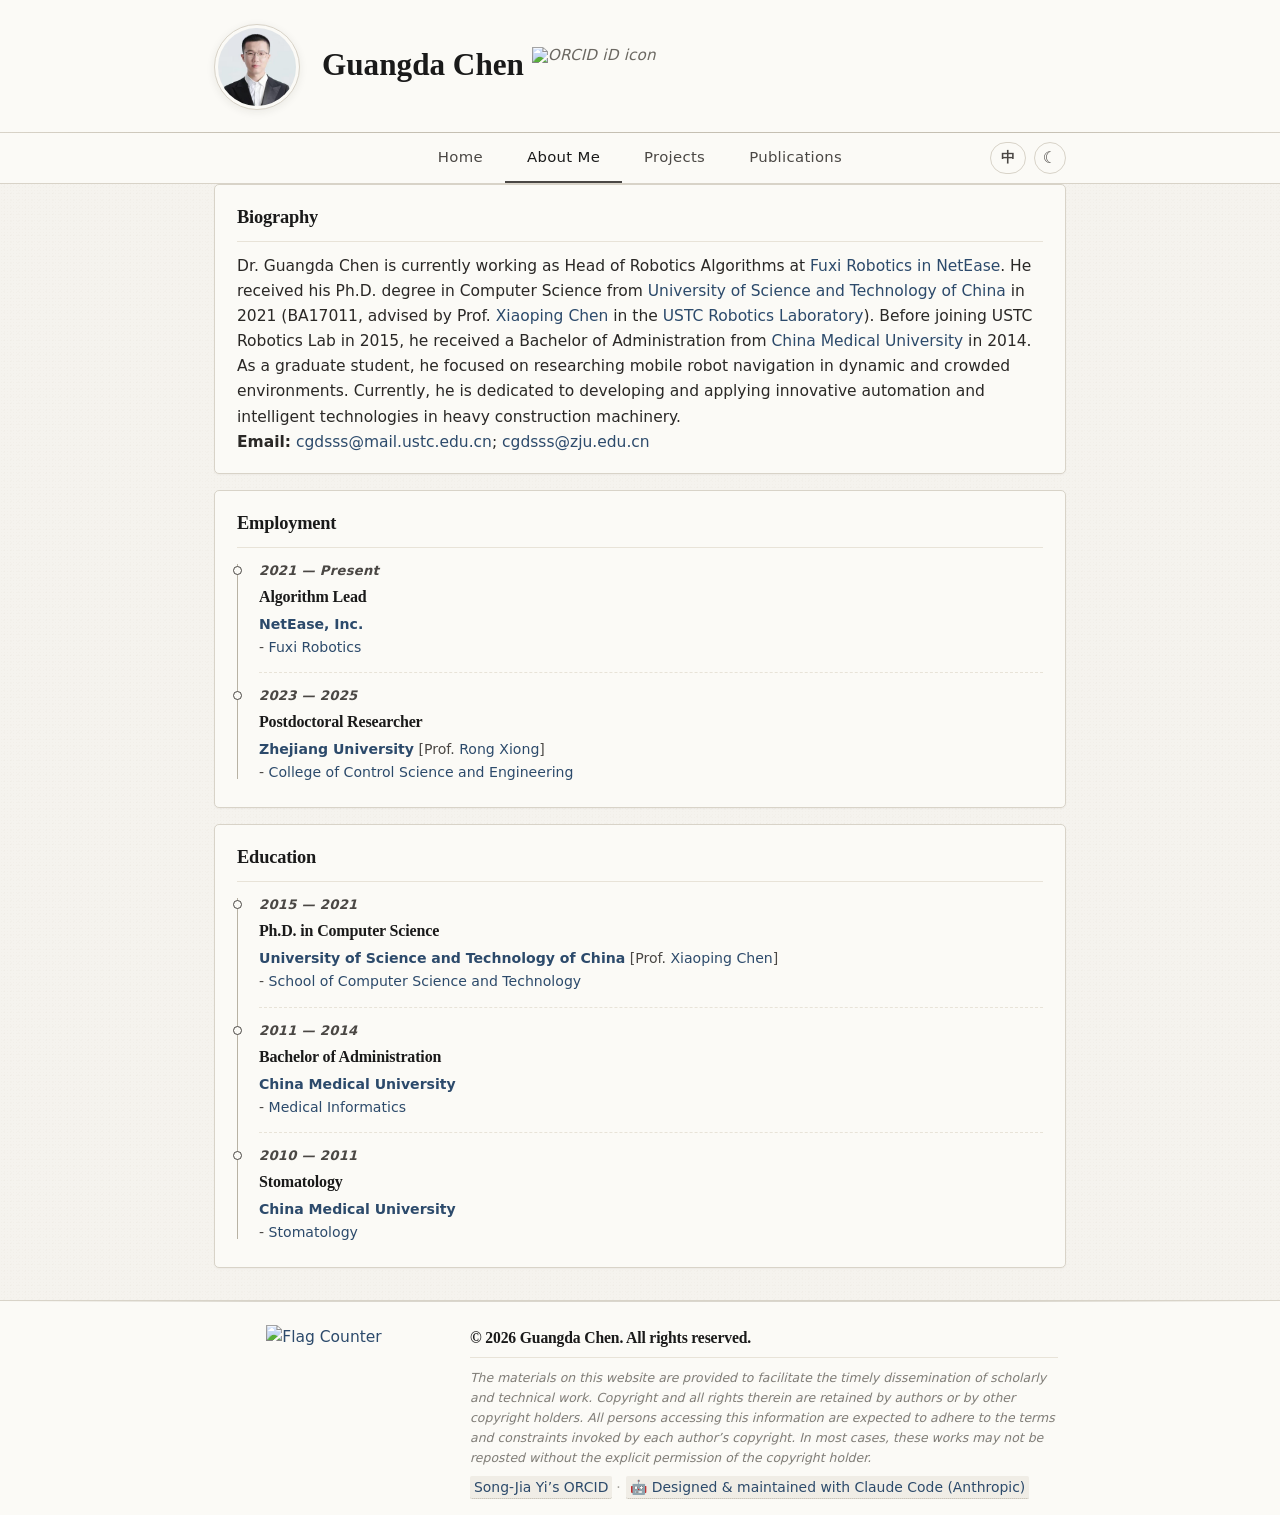
==== commit e5961c99: "Initial commit Co-Authored-By: Claude <noreply@anthropic.com>" ====
--- a/index.html
+++ b/index.html
@@ -1,676 +1,670 @@
-<!DOCTYPE html>
-<html lang="en">
-<head>
-    <meta charset="UTF-8">
-    <meta name="viewport" content="width=device-width, initial-scale=1.0">
-    <title>Guangda Chen — Senior Robot Engineer | Robotics, Embodied AI</title>
-    <meta name="description" content="Dr. Guangda Chen — Senior Robot Engineer at NetEase Fuxi Robotics, Ph.D. from USTC. Research on autonomous heavy machinery, deep reinforcement learning navigation, and embodied AI.">
-    <meta name="author" content="Guangda Chen">
-    <meta name="keywords" content="Guangda Chen, 陈广大, robotics, embodied AI, deep reinforcement learning, autonomous navigation, NetEase Fuxi, USTC, unmanned loader, excavator robot">
-    <meta name="theme-color" content="#f5f3ee">
-    <link rel="canonical" href="https://cgd-ai.github.io/">
-
-    <!-- Open Graph -->
-    <meta property="og:type" content="profile">
-    <meta property="og:title" content="Guangda Chen — Senior Robot Engineer">
-    <meta property="og:description" content="Robotics · Automation · Embodied AI. Ph.D. USTC; Senior Robot Engineer at NetEase Fuxi Robotics.">
-    <meta property="og:image" content="https://cgd-ai.github.io/pic/CGD3.jpg">
-    <meta property="og:url" content="https://cgd-ai.github.io/">
-    <meta property="og:site_name" content="Guangda Chen">
-    <meta property="profile:first_name" content="Guangda">
-    <meta property="profile:last_name" content="Chen">
-
-    <!-- Twitter -->
-    <meta name="twitter:card" content="summary">
-    <meta name="twitter:title" content="Guangda Chen — Senior Robot Engineer">
-    <meta name="twitter:description" content="Robotics · Automation · Embodied AI. Ph.D. USTC; Senior Robot Engineer at NetEase Fuxi Robotics.">
-    <meta name="twitter:image" content="https://cgd-ai.github.io/pic/CGD3.jpg">
-
-    <!-- Schema.org Person -->
-    <script type="application/ld+json">
-    {
-      "@context": "https://schema.org",
-      "@type": "Person",
-      "name": "Guangda Chen",
-      "alternateName": "陈广大",
-      "url": "https://cgd-ai.github.io/",
-      "image": "https://cgd-ai.github.io/pic/CGD3.jpg",
-      "jobTitle": "Senior Robot Engineer",
-      "worksFor": { "@type": "Organization", "name": "NetEase Fuxi Robotics", "url": "https://fuxi.163.com/" },
-      "alumniOf": [
-        { "@type": "CollegeOrUniversity", "name": "University of Science and Technology of China", "url": "https://www.ustc.edu.cn/" },
-        { "@type": "CollegeOrUniversity", "name": "China Medical University", "url": "http://www.cmu.edu.cn/" }
-      ],
-      "knowsAbout": ["Robotics", "Embodied AI", "Deep Reinforcement Learning", "Autonomous Navigation", "Heavy Machine Automation"],
-      "sameAs": [
-        "https://orcid.org/0000-0003-1888-9947",
-        "https://scholar.google.com/citations?user=h7vRddgAAAAJ",
-        "https://github.com/cgdsss",
-        "https://www.linkedin.com/in/%E5%B9%BF%E5%A4%A7-%E9%99%88-1b0770109/"
-      ]
-    }
-    </script>
-
-    <link rel="shortcut icon" href="favicon.png"/>
-    <link rel="preconnect" href="https://cdn.jsdelivr.net" crossorigin>
-    <link rel="stylesheet" href="https://cdn.jsdelivr.net/npm/@fontsource-variable/inter@5/index.css">
-    <link rel="stylesheet" href="https://cdn.jsdelivr.net/npm/@fontsource-variable/source-serif-4@5/index.css">
-    <link rel="stylesheet" type="text/css" href="styles.css">
-</head>
-<body>
-    <!-- 头部 -->
-    <header>
-        <div class="container">
-            <a href="./day.html" class="icon-link" ><img src="./pic/CGD3.jpg" alt="Guangda Chen" class="profile-img"></a>
-            <h1>Guangda Chen
-                            <a class="subtitle" itemprop="sameAs" content="https://orcid.org/0000-0003-1888-9947" href="https://orcid.org/0000-0003-1888-9947" target="orcid.widget" rel="noopener noreferrer" style="vertical-align:top;"><img src="https://orcid.org/sites/default/files/images/orcid_16x16.png" style="width:1em;margin-right:.5em;" alt="ORCID iD icon"></a>
-            </h1>
-            <p class="subtitle">Senior Robot Engineer, NetEase, Inc.</p>
-            <!-- <p>NetEase Fuxi Robotics</p> -->
-        </div>
-    </header>
-    
-    <!-- 导航菜单 -->
-    <nav>
-        <div class="container">
-            <button class="mobile-menu-toggle" aria-label="Toggle menu">
-                <span></span>
-                <span></span>
-                <span></span>
-            </button>
-            <ul class="nav-menu">
-                <li><a href="#home" class="active nav-link">Home</a></li>
-                <li><a href="#about" class="nav-link">About Me</a></li>
-                <li><a href="#projects" class="nav-link">Projects</a></li>
-                <li><a href="#publications" class="nav-link">Publications</a></li>
-            </ul>
-            <button type="button" class="theme-toggle" aria-label="Switch to dark mode">☾</button>
-        </div>
-    </nav>
-    
-    <!-- 主要内容 -->
-    <main class="container">
-        <!-- 首页部分 -->
-        <section id="home" class="page-section">
-            <p class="home-tagline">Robotics &middot; Automation &middot; Embodied AI</p>
-
-            <div class="card-container">
-                <div class="card">
-                    <h3>About Me</h3>
-                    <p>Dr. Guangda Chen currently serves as a Senior Robot Engineer at Fuxi Robotics in NetEase.
-                    He holds a Ph.D. degree in Computer Science from the USTC (2021).</p>
-                    <button class="btn nav-btn" data-target="about">Learn more <span class="btn-arrow">&rarr;</span></button>
-                </div>
-
-                <div class="card">
-                    <h3>Projects</h3>
-                    <p>Research and development projects spanning heavy machine automation, deep reinforcement learning-based navigation and service robotics.</p>
-                    <button class="btn nav-btn" data-target="projects">View projects <span class="btn-arrow">&rarr;</span></button>
-                </div>
-
-                <div class="card">
-                    <h3>Publications</h3>
-                    <p>Academic publications, <a href="#talks" class="nav-link" style="color: var(--ink-blue); text-decoration: none;">conference presentations</a>, and granted patents in robotics, artificial intelligence, and autonomous systems.</p>
-                    <button class="btn nav-btn" data-target="publications">View publications <span class="btn-arrow">&rarr;</span></button>
-                </div>
-            </div>
-            
-            <div class="content-section">
-                <h3>Contact Information</h3>
-                <p><strong>Email:</strong> 
-                <a href=mailto:cgdsss@mail.ustc.edu.cn >cgdsss@mail.ustc.edu.cn</a>;
-                <a href=mailto:cgdsss@zju.edu.cn >cgdsss@zju.edu.cn</a>
-                </p>
-                <p><strong>Address:</strong> NetEase, 399 Wangshang Road, Binjiang District, Hangzhou, China <a href="https://surl.amap.com/UVunOpU8D8" class="icon-link" ><img src="./pic/gmap.ico" loading="lazy" decoding="async"></a></p>
-                <p>
-                    <a href="https://github.com/cgdsss" title="GitHub">GitHub</a> |
-                    <a href="https://scholar.google.com/citations?user=h7vRddgAAAAJ&hl=zh-CN" title="Google Scholar">Google Scholar</a> |
-                    <a href="https://www.linkedin.com/in/%E5%B9%BF%E5%A4%A7-%E9%99%88-1b0770109/" title="LinkedIn">LinkedIn</a>
-                </p>
-            </div>
-        </section>
-        
-        <!-- 关于我部分 -->
-        <section id="about" class="page-section" style="display: none;">
-            <!-- <h2 class="section-title">About Me</h2> -->
-            <br>
-            <div class="content-section">
-                <h3>Biography</h3>
-                 Dr. Guangda Chen is currently working as a Senior Robot Engineer at <a href="https://fuxi.163.com/"  class="bluelink">Fuxi Robotics in NetEase</a>.
-        He received his Ph.D. degree in Computer Science from
-      <a href="https://www.ustc.edu.cn/" class="bluelink" >University of Science and Technology of China </a> in 2021
-      (BA17011, advised by Prof.
-      <a href="https://cs.ustc.edu.cn/2020/0828/c23235a460075/pagem.htm"  class="bluelink">Xiaoping Chen</a> in the
-      <a href="http://ai.ustc.edu.cn/" class="bluelink" >USTC Robotics Laboratory</a>).
-      Before joining USTC Robotics Lab in 2015,
-      he received a Bachelor of Administration from <a href="http://www.cmu.edu.cn/"  class="bluelink">China Medical
-        University</a> in 2014.
-        As a graduate student, he focused on researching mobile robot navigation in dynamic and crowded environments.
-        Currently, he is dedicated to developing and applying innovative automation and intelligent technologies in heavy construction machinery.
-      <br><br>
-      Find him on:
-      <br>
-      <a href="https://github.com/cgdsss"   class="icon-link" title="GitHub"><img src="./pic/github.ico" loading="lazy" decoding="async"></a>
-      <a href="https://scholar.google.com/citations?user=h7vRddgAAAAJ&hl=zh-CN" class="icon-link"  title="Google Scholar"><img src="./pic/gs.ico" loading="lazy" decoding="async"></a>
-      <a href="https://space.bilibili.com/14005427"   class="icon-link" title="bilibili"><img src="./pic/bili.ico" loading="lazy" decoding="async"></a>
-      <a href="https://www.douban.com/people/cgdsss/"   title="豆瓣" class="icon-link"><img src="./pic/douban.ico" loading="lazy" decoding="async"></a>
-      <!-- <a href="http://weibo.com/cgdsss"   title="新浪微博" class="icon-link"><img src="./pic/weibo.ico" loading="lazy" decoding="async"></a> -->
-      <a href="https://music.163.com/#/user/home?id=430012241"   title="网易云音乐" class="icon-link"><img src="./pic/music.ico" loading="lazy" decoding="async"></a>
-      <a href="https://www.linkedin.com/in/%E5%B9%BF%E5%A4%A7-%E9%99%88-1b0770109/"   class="icon-link" title="Linkedin"><img src="./pic/link.ico" loading="lazy" decoding="async"></a>
-      <a href="https://www.facebook.com/guangda.chen.9"   title="facebook" class="icon-link"><img src="./pic/facebook.ico" loading="lazy" decoding="async"></a>
-      <a href="https://twitter.com/cgdsss_USTC"   title="Twitter" class="icon-link"><img src="./pic/twitter.ico" loading="lazy" decoding="async"></a>
-      <a href="https://www.instagram.com/guangdachen/"   title="instagram" class="icon-link"><img src="./pic/ins.ico" loading="lazy" decoding="async"></a>
-      <a href="https://plus.google.com/u/0/100646927760929911525"   title="Google+" class="icon-link"><img src="./pic/googleplus.ico" loading="lazy" decoding="async"></a>
-            </div>
-            
-            <div class="content-section">
-                <h3>Employment</h3>
-                <div class="timeline">
-                    <div class="timeline-item">
-                        <div class="timeline-date">2021 — Present</div>
-                        <h4>Senior Robot Engineer</h4>
-                        <p><strong><a href="https://ir.netease.com/">NetEase, Inc.</a></strong></p>
-                        <p>- <a href="https://fuxi.163.com/">Fuxi Robotics</a></p>
-                    </div>
-                    
-                    <div class="timeline-item">
-                        <div class="timeline-date">2023 — 2025</div>
-                        <h4>Postdoctoral Researcher</h4>
-                        <p><strong><a href="https://www.zju.edu.cn/">Zhejiang University</a></strong> [Prof. <a href="https://person.zju.edu.cn/0097062">Rong Xiong</a>]</p>
-                        <p>- <a href="http://www.cse.zju.edu.cn/">College of Control Science and Engineering</a></p>
-                    </div>
-                </div>
-            </div>
-            
-            <div class="content-section">
-                <h3>Education</h3>
-                <div class="timeline">
-                    <div class="timeline-item">
-                        <div class="timeline-date">2015 — 2021</div>
-                        <h4>Ph.D. in Computer Science</h4>
-                        <p><strong><a href="https://www.ustc.edu.cn/">University of Science and Technology of China</a></strong> [Prof. <a href="https://cs.ustc.edu.cn/2020/0828/c23235a460075/pagem.htm">Xiaoping Chen</a>]</p>
-                        <p>- <a href="http://cs.ustc.edu.cn/">School of Computer Science and Technology</a></p>
-                    </div>
-                    
-                    <div class="timeline-item">
-                        <div class="timeline-date">2011 — 2014</div>
-                        <h4>Bachelor of Administration</h4>
-                        <p><strong><a href="http://www.cmu.edu.cn/">China Medical University</a></strong></p>
-                        <p>- <a href="https://www.cmu.edu.cn/cmudmi/xygk/xyjj.htm">Medical Informatics</a></p>
-                    </div>
-                    
-                    <div class="timeline-item">
-                        <div class="timeline-date">2010 — 2011</div>
-                        <h4>Stomatology</h4>
-                        <p><strong><a href="http://www.cmu.edu.cn/">China Medical University</a></strong></p>
-                        <p>- <a href="https://www.cmudental.com/">Stomatology</a></p>
-                    </div>
-                </div>
-            </div>
-        </section>
-        
-        <!-- 项目部分 -->
-        <section id="projects" class="page-section" style="display: none;">
-            <!-- <h2 class="section-title">Projects</h2> Group Leader, Planning and Control Group, Fuxi Robotics in NetEase. -->
-            <br>
-            <div class="content-section">
-                <span class="project-org-tag project-org-netease">NetEase</span>
-                <h3>Unmanned Loader (2023 - Present)</h3>
-                <div class="project-content">
-                    <div class="project-text">
-                        Unmanned loader system for intelligent material handling in industrial sites like <a href='https://mp.weixin.qq.com/s/9C-TNqmk_DaHqbVDnatrDA'> batching plants, power facilities, chemical complexes and ports</a>.<br>
-                        <ul>
-                            <li>High-Precision Hydraulic & Propulsion Control (<a href="https://mp.weixin.qq.com/s/KPr6EH8wozEnLDP1e_gi4A">Diesel</a> / <a href="https://mp.weixin.qq.com/s/5x0-5_HSsuYDVoltJ6N4mA">Electric</a>)</li>
-                            <li>Autonomous Mobility & Navigation</li>
-                            <li><a href="https://doi.org/10.1016/j.engappai.2026.113908">Efficient and Robust Shoveling Control System</a> <a href="pdf/1-s2.0-S0952197626001892-main.pdf">[Paper]</a></li>
-                            <li>Industry's First Embodied AI-based Autonomous Stacking</li>
-                            <li><a href="https://lingdong.fuxi.163.com/productSummary/cabin_cleaner">Multi-Terminal Remote Control & Assistance System</a></li>
-                        </ul>
-                    </div>
-                    <div class="project-image">
-                        <img src="./pic/loader.jpg" alt="Heavy Machine Automation" loading="lazy" decoding="async">
-                    </div>
-                </div>
-            </div>
-            <div class="content-section">
-                <span class="project-org-tag project-org-netease">NetEase</span>
-                <h3>Excavator Robot (2021 - 2023)</h3>
-                <div class="project-content">
-                    <div class="project-text">
-                        An autonomous planning and control system for excavators in human-robot collaborative applications. Details: <a href="https://lingdong.fuxi.163.com/productSummary/wj?lang=en">Official Website</a> | <a href="pdf/Modeling and Control of General Hydraulic Excavator for Human-in-the-loop Automation.pdf">Paper</a> | <a href="https://youtu.be/N6I0WZGSF68">Demo</a>
-                        <ul>
-                            <li>Hydraulic Actuation Control</li>
-                            <li>Autonomous Digging</li>
-                            <li>Autonomous Navigation</li>
-                            <li>Game-Inspired Teleoperation</li>
-                        </ul>
-                    </div>
-                    <div class="project-image">
-                        <img src="./pic/excavator.jpg" alt="Heavy Machine Automation" loading="lazy" decoding="async">
-                    </div>
-                </div>
-            </div>
-            
-            <div class="content-section">
-                <span class="project-org-tag project-org-ustc">USTC</span>
-                <h3>DRL-based Navigation (2019 - 2021)</h3>
-                
-                <div class="project-content">
-                    <div class="project-text">
-                Group Leader, <a href="https://github.com/DRL-Navigation" class="bluelink">Open source code on GitHub</a>
-                <ul>
-          <li>
-            <a href="pdf/ICNSC_2020_paper_11.pdf" class="bluelink"> DQN-based Obstacle Avoidance</a>, <a href="https://youtu.be/Eq4AjsFH_cU"  class="bluelink">[Demo]</a>
-          </li>
-          <li>
-            <a href="pdf/IROS_2021_DRQNNav.pdf" class="bluelink"> DRQN-based 3D Obstacle Avoidance</a>, <a href="https://youtu.be/cnCid0qOZg4"  class="bluelink">[Demo]</a>
-          </li>
-          <li>
-            <a href="pdf/ICTAI_2020.pdf" class="bluelink"> Multi-Robot Collision Avoidance</a>, <a href="https://youtu.be/KOb1q23L7-U"  class="bluelink">[Demo]</a>
-          </li>
-          <li>
-            <a href="pdf/IROS_2021_PedNav.pdf" class="bluelink">Crowd Navigation</a>, <a href="https://www.bilibili.com/video/BV1Vb4y1D7R6"  class="bluelink">[Demo]</a>, <a href="gitstats/authors.html" class="bluelink" target="_blank"> [Code statistics] </a>
-          </li>
-          <li>
-            <a href="pdf/ICRA2022_BEEP_FINAL_06_03.pdf" class="bluelink">Crowd Navigation with Interaction Capacity</a>
-          </li>
-                </ul>
-                    </div>
-                    <div class="project-image">
-                        <img src="./pic/drl_nav.jpg" alt="Heavy Machine Automation" loading="lazy" decoding="async">
-                    </div>
-                </div>
-            </div>
-            
-            <div class="content-section">
-                <span class="project-org-tag project-org-ustc">USTC</span>
-                        <h3>Panda Robot (2020 - 2021)</h3>
-                <div class="project-content">
-                    <div class="project-text">
-        Tour guide robot at the <a href="https://www.panda.org.cn/en/education/framework/2023-07-16/7850.html" class="bluelink">Chengdu Giant Panda Museum. </a> <br>
-        Group Leader, (<a href="pdf/phd_cgd.pdf#page=112" class="bluelink">PhD thesis</a>, <a href="pdf/phd_cgd.pdf#page=90" class="bluelink">Ch. 4</a> and <a href="pdf/phd_cgd.pdf#page=112" class="bluelink">Ch. 5</a>)<br>
-        <ul>
-          <li>
-            Pedestrian detection and tracking, <a href="https://www.bilibili.com/video/BV1HB4y1P7xE"  class="bluelink">[Demo]</a>
-          </li>
-          <li>
-            Long-term robust localization, <a href="https://www.bilibili.com/video/BV1q5411w7qX"  class="bluelink">[Demo]</a>
-          </li>
-          <li>
-            Navigation in dense crowds, <a href="https://www.bilibili.com/video/BV13Z4y1A7br"  class="bluelink">[Brief Demo]</a>, <a href="https://www.bilibili.com/video/BV1wU4y1V7cA?share_source=copy_web"  class="bluelink">[Full Demo]</a>
-          </li>
-          <li>
-            Tour guide service v1.0, <a href="https://www.bilibili.com/video/BV1UM4y1u7t8"  class="bluelink">[Demo]</a>
-          </li>
-        </ul>
-                    </div>
-                    <div class="project-image">
-                        <img src="./pic/PandaBot.jpg" alt="Panda Robot" loading="lazy" decoding="async">
-                    </div>
-                </div>
-            </div>
-            
-            <div class="content-section">
-                <span class="project-org-tag project-org-ustc">USTC</span>
-                <h3>Kejia Robot (2015 - 2019)</h3>
-                <p>Team: <a href="http://ai.ustc.edu.cn/en/robocup/atHome">WrightEagle@Home</a><br>
-      <a href="pdf/tdp19.pdf"  class="bluelink">[TDP <img src="./pic/pdf.gif" loading="lazy" decoding="async">]</a>, <a href="pdf/poster19_athome.pdf"  class="bluelink">[Poster <img src="./pic/pdf.gif" loading="lazy" decoding="async">]</a>, <a href="pdf/ECRDC_USTC.pdf"  class="bluelink">[Report <img src="./pic/pdf.gif" loading="lazy" decoding="async">]</a>, <a href="https://youtu.be/sWi9EOKIhlE"  class="bluelink">[Demo]</a> </p>
-                      <div class="project-content">
-                    <div class="project-text">
-      <table border="1" cellpadding="3" cellspacing="0" class="kejia-table">
-        <tr>
-          <th>Event</th>
-          <th>Location</th>
-          <th>Award</th>
-          <th>Role</th>
-        </tr>
-        <tr>
-          <td><a href="http://www.rcccaa.org/zdy/gui.html"  class="bluelink">RoboCup China Open@Home 2015</a></td>
-          <td>Guiyang</td>
-          <td>Champion</td>
-          <td>Major</td>
-        </tr>
-        <tr>
-          <td><a href="https://www.robocup.org/events/5"  class="bluelink">RoboCup@Home 2016</a></td>
-          <td>Leipzig</td>
-          <td>3rd Place</td>
-          <td>Major</td>
-        </tr>
-        <tr>
-          <td><a href="https://www.robocup.org/events/14"  class="bluelink">Pre-RoboCup Asia-Pacific 2017</a></td>
-          <td>Beijing</td>
-          <td>Champion</td>
-          <td>Major</td>
-        </tr>
-        <tr>
-          <td><a href="https://www.robocup.org/events/6"  class="bluelink">RoboCup@Home 2017</a></td>
-          <td>Nagoya</td>
-          <td>Best Manipulation</td>
-          <td>Major</td>
-        </tr>
-        <tr>
-          <td><a href="https://www.ijcai19.org/competitions.html"  class="bluelink">IJCAI-2019 Eldercare Robot Challenges</a></td>
-          <td>Macau</td>
-          <td>Champion</td>
-          <td>Leader</td>
-        </tr>
-      </table>
-      The team is back, now at <a href="https://wrighteagleai.homes/"><b>WrightEagle.AI</b></a>
-                          </div>
-                    <div class="project-image">
-                        <img src="./pic/kejia.jpg" alt="Panda Robot" loading="lazy" decoding="async">
-                    </div>
-                </div>
-            </div>
-
-                        <div class="content-section">
-                <span class="project-org-tag project-org-ustc">USTC</span>
-                <h3>MoCap System (2016 - 2018)</h3>
-                <div class="project-content">
-                    <div class="project-text">
-                <p>
-                for Testing: 
-                <br>
-                - <a href="pdf/Cleaning_Robots_Test.pdf" class="bluelink">Cleaning Robots Test</a><br>
-                - <a href="http://roboticsbase.ustc.edu.cn/"  class="bluelink">Anhui Robot Technology Standard Innovation Base</a> 
-                <br>
-                for Calibration:
-                <br>
-                - <a href="http://staff.ustc.edu.cn/~wufeng02/doc/pdf/ZCWicira17.pdf"  class="bluelink">General Batch-Calibration Framework</a>
-                <br>
-                - <a href="pdf/rgbd_cal_j.pdf" class="bluelink">RGB-D Cameras Calibration</a>
-                <br>
-                for Training:
-                <br>
-                - <a href="http://www.sohu.com/a/217691740_100071565"  class="bluelink">Real Simulation Unified Platform</a>
-                <br>
-            </p>
-                          </div>
-                    <div class="project-image">
-                        <img src="./pic/mcs.jpg" alt="MoCap System" loading="lazy" decoding="async">
-                    </div>
-                </div>
-            </div>
-
-
-        </section>
-        
-        <!-- 出版物部分 -->
-        <section id="publications" class="page-section" style="display: none;">
-            <!-- <h2 class="section-title">Publications</h2> -->
-            <br>
-            <div class="content-section">
-                <h3>Selected Publications</h3>
-                
-                <p>All publications: 
-                    <a href="https://scholar.google.com/citations?user=h7vRddgAAAAJ&hl=zh-CN">Google Scholar</a>, 
-                    <a href="https://www.researchgate.net/profile/Guangda_Chen4">ResearchGate</a>.
-                </p>
-                <!-- <p>Chinese patents: 
-                    <a href="https://www.patentguru.com/cn/search?inventor=%22%E9%99%88%E5%B9%BF%E5%A4%A7%22&assignee=%22%E7%BD%91%E6%98%93%22%2C%22%E4%B8%AD%E5%9B%BD%E7%A7%91%E5%AD%A6%E6%8A%80%E6%9C%AF%E5%A4%A7%E5%AD%A6%22">PatentGuru</a>
-                </p> -->
-                <hr style="height:1px;border:none;border-top:1px dashed #0066CC;"/>
-                <div class="publication-list">
-
-                        <div id="papers-container">
-        <div class="loading">Loading publications...</div>
-    </div>
-
-      <p>
-        <b>*</b> These authors contributed equally to the work.
-        </p>
-
-                    <!-- <div class="publication-item">
-                        <h4>DRQN-based 3D Obstacle Avoidance for Mobile Robots</h4>
-                        <p><strong>Chen, G.</strong>, Zhang, Y., & Li, H. (2021). In <em>2021 IEEE/RSJ International Conference on Intelligent Robots and Systems (IROS)</em>.</p>
-                        <p><a href="#" class="btn">PDF</a> <a href="#" class="btn">Demo</a></p>
-                    </div>
-                    
-                    <div class="publication-item">
-                        <h4>Multi-Robot Collision Avoidance Using Deep Reinforcement Learning</h4>
-                        <p><strong>Chen, G.</strong>, Wang, J., & Liu, K. (2020). In <em>2020 IEEE 32nd International Conference on Tools with Artificial Intelligence (ICTAI)</em>.</p>
-                        <p><a href="#" class="btn">PDF</a> <a href="#" class="btn">Demo</a></p>
-                    </div>
-                    
-                    <div class="publication-item">
-                        <h4>Crowd Navigation with Interaction Capacity Awareness</h4>
-                        <p><strong>Chen, G.</strong>, Zhao, L., & Wu, X. (2022). In <em>2022 International Conference on Robotics and Automation (ICRA)</em>.</p>
-                        <p><a href="#" class="btn">PDF</a> <a href="#" class="btn">Demo</a></p>
-                    </div> -->
-                </div>
-            </div>
-            
-            <div class="content-section">
-                <h3>Granted Patents</h3>
-                      <p>All patents:
-                    <a href="https://www.patentguru.com/cn/search?inventor=%22%E9%99%88%E5%B9%BF%E5%A4%A7%22&assignee=%22%E7%BD%91%E6%98%93%22,%22%E4%B8%AD%E5%9B%BD%E7%A7%91%E5%AD%A6%E6%8A%80%E6%9C%AF%E5%A4%A7%E5%AD%A6%22&SortBy=pubdate_newest">PatentGuru</a>.
-                </p>
-                <hr style="height:1px;border:none;border-top:1px dashed #0066CC;"/>
-      <div id="patent-list" class="patent-list"></div>
-          <button id="patent-toggle-btn" class="show-more-btn" style="display: none;">
-              Show More (<span id="hidden-patent-count"></span>)
-          </button>
-          <script src="https://cdnjs.cloudflare.com/ajax/libs/js-yaml/4.1.0/js-yaml.min.js" defer></script>
-            </div>
-
-        <div class="content-section reviewer-section">
-            <h3>Academic Service</h3>
-
-            <div class="reviewer-category">
-                <p class="reviewer-label">Conference Reviewer:</p>
-                <div class="reviewer-tags">
-                    <a href="https://www.iros2019.org/" class="bluelink bb">IROS 2019</a>
-                    <a href="http://www.icra2021.org/" class="bluelink bb">ICRA 2021</a>
-                    <a href="http://ieeesmc2021.org/" class="bluelink bb">SMC 2021</a>
-                    <a href="https://www.icra2022.org/" class="bluelink bb">ICRA 2022</a>
-                    <a href="https://iros2022.org/" class="bluelink bb">IROS 2022</a>
-                    <a href="https://www.icra2023.org/" class="bluelink bb">ICRA 2023</a>
-                    <a href="https://ieee-iros.org/" class="bluelink bb">IROS 2023</a>
-                    <a href="https://2025.ieeecase.org/" class="bluelink bb">CASE 2025</a>
-                    <a href="https://www.iros25.org/" class="bluelink bb">IROS 2025</a>
-                    <a href="https://2026.ieee-icra.org/" class="bluelink bb">ICRA 2026</a>
-                </div>
-            </div>
-
-            <div class="reviewer-category">
-                <p class="reviewer-label">Journal Reviewer:</p>
-                <div id="reviewers-container"></div>
-            </div>
-        </div>
-
-        </section>
-
-<!-- Talks部分 -->
-<section id="talks" class="page-section" style="display: none;">
-    <!-- <h2 class="section-title">Talks & Presentations</h2> -->
-    <br>
-    <div class="content-section">
-        <h3>Conference Presentations</h3>
-        <p>Selected talks and presentations at academic conferences and industry events.</p>
-        
-        <div class="talks-gallery">
-
-            <!-- Talk 1 -->
-            <div class="talk-item">
-                <div class="talk-header">
-                    <img src="./talks/csdn/1.jpg" alt="IROS 2021 Presentation" class="talk-image" loading="lazy" decoding="async">
-                    <span class="talk-badge industry">CSDN奇点智能大会</span>
-                </div>
-                <div class="talk-content">
-                    <h4 class="talk-title">数据驱动算法：无人装载机全流程作业的规模化实践</h4>
-                    <p class="talk-conference">CSDN奇点智能大会</p>
-                    <p class="talk-date">April 18, 2026 | 环球港, 上海</p>
-                    <p class="talk-description">在工程机械行业面临用工荒、安全风险与效率瓶颈的多重挑战下，装载机的无人化转型已成为产业升级的核心突破口。本次演讲聚焦网易灵动在拌合站等真实工业场景的规模化落地实践，深度解析如何构建数据驱动的技术闭环，系统性攻克无人装载机从 “移动导航”“精准铲料” 到 “智能堆料” 的全流程作业难题。</p>
-                    <p class="talk-description">
-                        <!-- 更多媒体报道：<a href="https://mp.weixin.qq.com/s/kNd0hAy7AWJeOC-iC4ZD2A">网易伏羲公众号</a><br> -->
-                    报告官方链接：<a href="https://ml-summit.org/speaker/1258?uid=c1048">大会官网</a></p>
-                    <div class="photos-section">
-                        <h5>Event Photos</h5>
-                        <div class="photos-grid" data-count="3">
-                            <div class="photo-item">
-                                <img src="./talks/csdn/6.jpg" alt="IROS Presentation Slide" loading="lazy" decoding="async">
-                            </div>
-                            <div class="photo-item">
-                                <img src="./talks/csdn/3.jpg" alt="Conference Venue" loading="lazy" decoding="async">
-                            </div>
-                            <div class="photo-item">
-                                <img src="./talks/csdn/4.jpg" alt="Discussion Session" loading="lazy" decoding="async">
-                            </div>
-                        </div>
-                    </div>
-                </div>
-            </div>
-
-            <!-- Talk 1 -->
-            <div class="talk-item">
-                <div class="talk-header">
-                    <img src="./talks/top100/1.jpg" alt="IROS 2021 Presentation" class="talk-image" loading="lazy" decoding="async">
-                    <span class="talk-badge industry">Top100全球软件案例研究峰会</span>
-                </div>
-                <div class="talk-content">
-                    <h4 class="talk-title">装载机无人化破局之路：数据驱动算法的全流程深度实践</h4>
-                    <p class="talk-conference">Top100全球软件案例研究峰会</p>
-                    <p class="talk-date">November 22, 2025 | 中关村, 北京</p>
-                    <p class="talk-description">由MSUP主办的第十四届TOP100全球软件案例研究峰会（简称：TOP100 Summit）在北京圆满闭幕。本届峰会以“面向未来的组织演进与创新管理”为主题，汇聚了全球100余位技术创新者，探讨生成式AI、软硬件集成等趋势下的组织变革路径，为观众提供实用的指导和启示。大会期间，网易伏羲规控算法负责人陈博士发表了题为《装载机无人化破局之路：数据驱动算法的全流程深度实践》的演讲，系统分享了团队在装载机无人化领域的技术探索与实践经验。</p>
-                    <p class="talk-description">更多媒体报道：<a href="https://mp.weixin.qq.com/s/kNd0hAy7AWJeOC-iC4ZD2A">网易伏羲公众号</a><br>
-                    报告官方链接：<a href="https://www.top100summit.com/detail?aid=4733&id=18661">TOP100官网</a></p>
-                    <div class="photos-section">
-                        <h5>Event Photos</h5>
-                        <div class="photos-grid" data-count="3">
-                            <div class="photo-item">
-                                <img src="./talks/top100/1.jpg" alt="IROS Presentation Slide" loading="lazy" decoding="async">
-                            </div>
-                            <div class="photo-item">
-                                <img src="./talks/top100/2.jpg" alt="Conference Venue" loading="lazy" decoding="async">
-                            </div>
-                            <div class="photo-item">
-                                <img src="./talks/top100/3.jpg" alt="Discussion Session" loading="lazy" decoding="async">
-                            </div>
-                        </div>
-                    </div>
-                </div>
-            </div>
-
-            <div class="talk-item">
-                <div class="talk-header">
-                    <img src="./talks/ICTAI/1.jpg" alt="ICRA 2022 Presentation" class="talk-image" loading="lazy" decoding="async">
-                    <span class="talk-badge conference">International Conference</span>
-                </div>
-                <div class="talk-content">
-                    <h4 class="talk-title">Modeling and Control of General Hydraulic Excavator for Human-in-the-loop Automation</h4>
-                    <p class="talk-conference">IEEE 35th International Conference onTools with Artificial Intelligence (ICTAI 2023)</p>
-                    <p class="talk-date">November 2023 | Atlanta, GA, USA</p>
-                    <p class="talk-description">The paper, "Modeling and Control of General Hydraulic Excavator for Human-in-the-loop Automation," was presented at the IEEE 35th International Conference on Tools with Artificial Intelligence (ICTAI 2023). The research on human-in-the-loop automation for excavators was shared with the international community via an online presentation.</p>
-
-                    <p class="talk-description">
-                        Full Paper (PDF): <a href="pdf/Modeling and Control of General Hydraulic Excavator for Human-in-the-loop Automation.pdf">paper.pdf</a><br>
-                        Demonstration Video: <a href="https://youtu.be/N6I0WZGSF68">YouTube</a>
-                    </p>
-                    
-                    <div class="photos-section">
-                        <h5>Event Photos</h5>
-                        <div class="photos-grid" data-count="2">
-                            <div class="photo-item">
-                                <img src="./talks/ICTAI/2.jpg" alt="ICRA Presentation" loading="lazy" decoding="async">
-                            </div>
-                            <div class="photo-item">
-                                <img src="./talks/ICTAI/3.jpg" alt="Poster Session" loading="lazy" decoding="async">
-                            </div>
-                        </div>
-                    </div>
-                </div>
-            </div>
-            
-            <!-- Talk 2 -->
-            <div class="talk-item">
-                <div class="talk-header">
-                    <img src="./talks/ICNSC/1.jpg" alt="ICRA 2022 Presentation" class="talk-image" loading="lazy" decoding="async">
-                    <span class="talk-badge conference">International Conference</span>
-                </div>
-                <div class="talk-content">
-                    <h4 class="talk-title">Robot Navigation with Map-Based Deep Reinforcement Learning</h4>
-                    <p class="talk-conference">International Conference on Networking, Sensing, and Control (ICNSC 2020)</p>
-                    <p class="talk-date">October 2020 | Nanjing, China</p>
-                    <p class="talk-description">The paper titled "Robot Navigation with Map-Based Deep Reinforcement Learning" was presented at the ICNSC 2020. This research introduced a novel deep reinforcement learning framework for mobile robot navigation that effectively utilizes grid maps. The work was delivered through an oral presentation, highlighting its innovative approach to solving complex navigation tasks. This pioneering study laid the foundation for a series of subsequent research projects in DRL-based navigation within the research group. The significant contribution of this work was recognized with the Best Student Paper Award at the conference.</p>
-                    
-                    <div class="photos-section">
-                        <h5>Event Photos</h5>
-                        <div class="photos-grid" data-count="2">
-                            <div class="photo-item">
-                                <img src="./talks/ICNSC/2.jpg" alt="ICRA Presentation" loading="lazy" decoding="async">
-                            </div>
-                            <div class="photo-item">
-                                <img src="./talks/ICNSC/3.jpg" alt="Poster Session" loading="lazy" decoding="async">
-                            </div>
-                        </div>
-                    </div>
-                </div>
-            </div>
-            
-            <!-- Talk 4 -->
-            <!-- <div class="talk-item">
-                <div class="talk-header">
-                    <img src="./pic/talk4.jpg" alt="Academic Seminar" class="talk-image" loading="lazy" decoding="async">
-                    <span class="talk-badge invited">Invited Talk</span>
-                </div>
-                <div class="talk-content">
-                    <h4 class="talk-title">From Academic Research to Industrial Applications</h4>
-                    <p class="talk-conference">Zhejiang University Robotics Seminar</p>
-                    <p class="talk-date">March 2024 | Hangzhou, China</p>
-                    <p class="talk-description">Shared experiences in transitioning robotics research from academic settings to real-world industrial applications. Discussed challenges, opportunities, and best practices for successful technology transfer.</p>
-                    
-                    <div class="photos-section">
-                        <h5>Event Photos</h5>
-                        <div class="photos-grid" data-count="2">
-                            <div class="photo-item">
-                                <img src="./pic/talk4-1.jpg" alt="Seminar Presentation" loading="lazy" decoding="async">
-                            </div>
-                            <div class="photo-item">
-                                <img src="./pic/talk4-2.jpg" alt="Q&A Session" loading="lazy" decoding="async">
-                            </div>
-                        </div>
-                    </div>
-                </div>
-            </div> -->
-        </div>
-    </div>
-
-</section>
-
-<!-- 灯箱HTML -->
-<div class="lightbox" id="lightbox" role="dialog" aria-modal="true" aria-label="Image viewer" aria-hidden="true">
-    <button type="button" class="lightbox-close" aria-label="Close image viewer">&times;</button>
-    <img class="lightbox-img" id="lightbox-img" src="" alt="">
-</div>
-
-    </main>
-    <!-- 页脚 -->
-<footer>
-    <div class="container">
-        <!-- 统计信息区域 -->
-        <div class="footer-section stats-section">
-  <a href="https://info.flagcounter.com/S8jX"><img src="https://s01.flagcounter.com/countxl/S8jX/bg_FFFFFF/txt_000000/border_CCCCCC/columns_2/maxflags_10/viewers_0/labels_1/pageviews_1/flags_0/percent_0/" alt="Flag Counter" border="0" loading="lazy" decoding="async"></a>
-        </div>
-        
-        <!-- 资源链接区域 -->
-        <div class="footer-section resources-section">
-            <h4>&copy; 2026 Guangda Chen. All rights reserved.</h4>
-            <p class="footer-note">The materials on this website are provided to facilitate the timely dissemination of scholarly and technical work. Copyright and all rights therein are retained by authors or by other copyright holders. All persons accessing this information are expected to adhere to the terms and constraints invoked by each author's copyright. In most cases, these works may not be reposted without the explicit permission of the copyright holder.</p>
-            <div class="footer-links">
-                <a href="https://orcid.org/0000-0002-9502-1204" class="fontnorm bluelink fontverysmall bb">Song-Jia Yi's ORCID</a>
-                <a href="old.html" class="fontnorm bluelink fontverysmall bb" title="Visit the previous version of this site">📁 Old Website</a>
-                <a href="https://claude.com/claude-code" class="fontnorm bluelink fontverysmall bb" target="_blank" rel="noopener" title="This site was built in collaboration with Claude Code">🤖 Built with Claude Code</a>
-            </div>
-        </div>
-        
-        <!-- 版权信息区域 -->
-
-    </div>
-</footer>
-    
-    <!-- 返回顶部按钮 -->
-    <a href="#" class="back-to-top" aria-label="Back to top"><span class="back-to-top-arrow">↑</span></a>
-    
-    <script src="app.js" defer></script>
-</body>
+<!DOCTYPE html>
+<html lang="en">
+<head>
+    <meta charset="UTF-8">
+    <meta name="viewport" content="width=device-width, initial-scale=1.0">
+    <title data-i18n="meta.title">Guangda Chen — Head of Robotics Algorithms | Robotics, Embodied AI</title>
+    <meta name="description" data-i18n-attr="content:meta.description" content="Dr. Guangda Chen — Head of Robotics Algorithms at NetEase Fuxi Robotics, Ph.D. from USTC. Research on autonomous heavy machinery, deep reinforcement learning navigation, and embodied AI.">
+    <meta name="author" content="Guangda Chen">
+    <meta name="keywords" content="Guangda Chen, 陈广大, robotics, embodied AI, deep reinforcement learning, autonomous navigation, NetEase Fuxi, USTC, unmanned loader, excavator robot">
+    <meta name="theme-color" content="#f5f3ee">
+    <link rel="canonical" href="https://cgd-ai.github.io/">
+
+    <!-- Open Graph -->
+    <meta property="og:type" content="profile">
+    <meta property="og:title" content="Guangda Chen — Head of Robotics Algorithms">
+    <meta property="og:description" content="Robotics · Automation · Embodied AI. Ph.D. USTC; Head of Robotics Algorithms at NetEase Fuxi Robotics.">
+    <meta property="og:image" content="https://cgd-ai.github.io/pic/CGD3.jpg">
+    <meta property="og:url" content="https://cgd-ai.github.io/">
+    <meta property="og:site_name" content="Guangda Chen">
+    <meta property="profile:first_name" content="Guangda">
+    <meta property="profile:last_name" content="Chen">
+
+    <!-- Twitter -->
+    <meta name="twitter:card" content="summary">
+    <meta name="twitter:title" content="Guangda Chen — Head of Robotics Algorithms">
+    <meta name="twitter:description" content="Robotics · Automation · Embodied AI. Ph.D. USTC; Head of Robotics Algorithms at NetEase Fuxi Robotics.">
+    <meta name="twitter:image" content="https://cgd-ai.github.io/pic/CGD3.jpg">
+
+    <!-- Schema.org Person -->
+    <script type="application/ld+json">
+    {
+      "@context": "https://schema.org",
+      "@type": "Person",
+      "name": "Guangda Chen",
+      "alternateName": "陈广大",
+      "url": "https://cgd-ai.github.io/",
+      "image": "https://cgd-ai.github.io/pic/CGD3.jpg",
+      "jobTitle": "Head of Robotics Algorithms",
+      "worksFor": { "@type": "Organization", "name": "NetEase Fuxi Robotics", "url": "https://fuxi.163.com/" },
+      "alumniOf": [
+        { "@type": "CollegeOrUniversity", "name": "University of Science and Technology of China", "url": "https://www.ustc.edu.cn/" },
+        { "@type": "CollegeOrUniversity", "name": "China Medical University", "url": "http://www.cmu.edu.cn/" }
+      ],
+      "knowsAbout": ["Robotics", "Embodied AI", "Deep Reinforcement Learning", "Autonomous Navigation", "Heavy Machine Automation"],
+      "sameAs": [
+        "https://orcid.org/0000-0003-1888-9947",
+        "https://scholar.google.com/citations?user=h7vRddgAAAAJ",
+        "https://github.com/cgdsss",
+        "https://www.linkedin.com/in/%E5%B9%BF%E5%A4%A7-%E9%99%88-1b0770109/"
+      ]
+    }
+    </script>
+
+    <link rel="shortcut icon" href="favicon.png"/>
+    <link rel="preconnect" href="https://cdn.jsdelivr.net" crossorigin>
+    <link rel="stylesheet" href="https://cdn.jsdelivr.net/npm/@fontsource-variable/inter@5/index.css">
+    <link rel="stylesheet" href="https://cdn.jsdelivr.net/npm/@fontsource-variable/source-serif-4@5/index.css">
+    <link rel="stylesheet" type="text/css" href="styles.css">
+</head>
+<body>
+    <!-- 头部 -->
+    <header>
+        <div class="container">
+            <a href="./day.html" class="icon-link" ><img src="./pic/CGD3.jpg" alt="Guangda Chen" class="profile-img"></a>
+            <h1><span data-i18n="header.name">Guangda Chen</span>
+                            <a class="subtitle" itemprop="sameAs" content="https://orcid.org/0000-0003-1888-9947" href="https://orcid.org/0000-0003-1888-9947" target="orcid.widget" rel="noopener noreferrer" style="vertical-align:top;"><img src="https://orcid.org/sites/default/files/images/orcid_16x16.png" style="width:1em;margin-right:.5em;" alt="ORCID iD icon"></a>
+            </h1>
+            <!-- <p>NetEase Fuxi Robotics</p> -->
+        </div>
+    </header>
+    
+    <!-- 导航菜单 -->
+    <nav>
+        <div class="container">
+            <button class="mobile-menu-toggle" aria-label="Toggle menu" data-i18n-attr="aria-label:nav.menu_toggle">
+                <span></span>
+                <span></span>
+                <span></span>
+            </button>
+            <ul class="nav-menu">
+                <li><a href="#home" class="nav-link" data-i18n="nav.home">Home</a></li>
+                <li><a href="#about" class="active nav-link" data-i18n="nav.about">About Me</a></li>
+                <li><a href="#projects" class="nav-link" data-i18n="nav.projects">Projects</a></li>
+                <li><a href="#publications" class="nav-link" data-i18n="nav.publications">Publications</a></li>
+            </ul>
+            <button type="button" class="lang-toggle" aria-label="Switch language">中</button>
+            <button type="button" class="theme-toggle" aria-label="Switch to dark mode">☾</button>
+        </div>
+    </nav>
+    
+    <!-- 主要内容 -->
+    <main class="container">
+        <!-- 首页部分 -->
+        <section id="home" class="page-section" style="display: none;">
+            <p class="home-tagline" data-i18n="home.tagline">Robotics &middot; Automation &middot; Embodied AI</p>
+
+            <div class="card-container">
+                <div class="card">
+                    <h3 data-i18n="home.card_about_title">About Me</h3>
+                    <p data-i18n="home.card_about_body">Dr. Guangda Chen currently serves as Head of Robotics Algorithms at Fuxi Robotics in NetEase.
+                    He holds a Ph.D. degree in Computer Science from the USTC (2021).</p>
+                    <button class="btn nav-btn" data-target="about"><span data-i18n="home.btn_learn_more">Learn more</span> <span class="btn-arrow">&rarr;</span></button>
+                </div>
+
+                <div class="card">
+                    <h3 data-i18n="home.card_projects_title">Projects</h3>
+                    <p data-i18n="home.card_projects_body">Research and development projects spanning heavy machine automation, deep reinforcement learning-based navigation and service robotics.</p>
+                    <button class="btn nav-btn" data-target="projects"><span data-i18n="home.btn_view_projects">View projects</span> <span class="btn-arrow">&rarr;</span></button>
+                </div>
+
+                <div class="card">
+                    <h3 data-i18n="home.card_publications_title">Publications</h3>
+                    <p data-i18n-html="home.card_publications_body">Academic publications, <a href="#talks" class="nav-link" style="color: var(--ink-blue); text-decoration: none;">conference presentations</a>, and granted patents in robotics, artificial intelligence, and autonomous systems.</p>
+                    <button class="btn nav-btn" data-target="publications"><span data-i18n="home.btn_view_publications">View publications</span> <span class="btn-arrow">&rarr;</span></button>
+                </div>
+            </div>
+
+            <div class="content-section">
+                <h3 data-i18n="home.contact_title">Contact Information</h3>
+                <p><strong data-i18n="home.contact_email">Email:</strong>
+                <a href=mailto:cgdsss@mail.ustc.edu.cn >cgdsss@mail.ustc.edu.cn</a>;
+                <a href=mailto:cgdsss@zju.edu.cn >cgdsss@zju.edu.cn</a>
+                </p>
+                <p><strong data-i18n="home.contact_address">Address:</strong> <span data-i18n="home.address_value">NetEase, 399 Wangshang Road, Binjiang District, Hangzhou, China</span> <a href="https://surl.amap.com/UVunOpU8D8" class="icon-link" ><img src="./pic/gmap.ico" loading="lazy" decoding="async"></a></p>
+                <p>
+                    <a href="https://github.com/cgdsss" title="GitHub">GitHub</a> |
+                    <a href="https://scholar.google.com/citations?user=h7vRddgAAAAJ&hl=zh-CN" title="Google Scholar">Google Scholar</a> |
+                    <a href="https://www.linkedin.com/in/%E5%B9%BF%E5%A4%A7-%E9%99%88-1b0770109/" title="LinkedIn">LinkedIn</a>
+                </p>
+            </div>
+        </section>
+        
+        <!-- 关于我部分 -->
+        <section id="about" class="page-section">
+            <!-- <h2 class="section-title">About Me</h2> -->
+            <br>
+            <div class="content-section">
+                <h3 data-i18n="about.biography">Biography</h3>
+                <p data-i18n-html="about.biography_body">Dr. Guangda Chen is currently working as Head of Robotics Algorithms at <a href="https://fuxi.163.com/"  class="bluelink">Fuxi Robotics in NetEase</a>.
+        He received his Ph.D. degree in Computer Science from
+      <a href="https://www.ustc.edu.cn/" class="bluelink" >University of Science and Technology of China </a> in 2021
+      (BA17011, advised by Prof.
+      <a href="https://cs.ustc.edu.cn/2020/0828/c23235a460075/pagem.htm"  class="bluelink">Xiaoping Chen</a> in the
+      <a href="http://ai.ustc.edu.cn/" class="bluelink" >USTC Robotics Laboratory</a>).
+      Before joining USTC Robotics Lab in 2015,
+      he received a Bachelor of Administration from <a href="http://www.cmu.edu.cn/"  class="bluelink">China Medical
+        University</a> in 2014.
+        As a graduate student, he focused on researching mobile robot navigation in dynamic and crowded environments.
+        Currently, he is dedicated to developing and applying innovative automation and intelligent technologies in heavy construction machinery.</p>
+                <p><strong data-i18n="about.contact_email">Email:</strong>
+                <a href="mailto:cgdsss@mail.ustc.edu.cn" class="bluelink">cgdsss@mail.ustc.edu.cn</a>;
+                <a href="mailto:cgdsss@zju.edu.cn" class="bluelink">cgdsss@zju.edu.cn</a></p>
+      <!-- <p>
+      <span data-i18n="about.find_him_on">Find him on:</span>
+      <br>
+      <a href="https://github.com/cgdsss"   class="icon-link" title="GitHub"><img src="./pic/github.ico" loading="lazy" decoding="async"></a>
+      <a href="https://scholar.google.com/citations?user=h7vRddgAAAAJ&hl=zh-CN" class="icon-link"  title="Google Scholar"><img src="./pic/gs.ico" loading="lazy" decoding="async"></a>
+      <a href="https://space.bilibili.com/14005427"   class="icon-link" title="bilibili"><img src="./pic/bili.ico" loading="lazy" decoding="async"></a>
+      <a href="https://www.douban.com/people/cgdsss/"   title="豆瓣" class="icon-link"><img src="./pic/douban.ico" loading="lazy" decoding="async"></a>
+      <a href="https://music.163.com/#/user/home?id=430012241"   title="网易云音乐" class="icon-link"><img src="./pic/music.ico" loading="lazy" decoding="async"></a>
+      <a href="https://www.linkedin.com/in/%E5%B9%BF%E5%A4%A7-%E9%99%88-1b0770109/"   class="icon-link" title="Linkedin"><img src="./pic/link.ico" loading="lazy" decoding="async"></a>
+      <a href="https://www.facebook.com/guangda.chen.9"   title="facebook" class="icon-link"><img src="./pic/facebook.ico" loading="lazy" decoding="async"></a>
+      <a href="https://twitter.com/cgdsss_USTC"   title="Twitter" class="icon-link"><img src="./pic/twitter.ico" loading="lazy" decoding="async"></a>
+      <a href="https://www.instagram.com/guangdachen/"   title="instagram" class="icon-link"><img src="./pic/ins.ico" loading="lazy" decoding="async"></a>
+      <a href="https://plus.google.com/u/0/100646927760929911525"   title="Google+" class="icon-link"><img src="./pic/googleplus.ico" loading="lazy" decoding="async"></a>
+      </p> -->
+            </div>
+
+            <div class="content-section">
+                <h3 data-i18n="about.employment">Employment</h3>
+                <div class="timeline">
+                    <div class="timeline-item">
+                        <div class="timeline-date"><span data-i18n="about.emp.netease_dates">2021 — Present</span></div>
+                        <h4 data-i18n="about.emp.netease_role">Algorithm Lead</h4>
+                        <p><strong><a href="https://ir.netease.com/" data-i18n="about.emp.netease_org">NetEase, Inc.</a></strong></p>
+                        <p>- <a href="https://fuxi.163.com/" data-i18n="about.emp.netease_sub">Fuxi Robotics</a></p>
+                    </div>
+
+                    <div class="timeline-item">
+                        <div class="timeline-date"><span data-i18n="about.emp.zju_dates">2023 — 2025</span></div>
+                        <h4 data-i18n="about.emp.zju_role">Postdoctoral Researcher</h4>
+                        <p data-i18n-html="about.emp.zju_org_html"><strong><a href="https://www.zju.edu.cn/">Zhejiang University</a></strong> [Prof. <a href="https://person.zju.edu.cn/0097062">Rong Xiong</a>]</p>
+                        <p>- <a href="http://www.cse.zju.edu.cn/" data-i18n="about.emp.zju_sub">College of Control Science and Engineering</a></p>
+                    </div>
+                </div>
+            </div>
+
+            <div class="content-section">
+                <h3 data-i18n="about.education">Education</h3>
+                <div class="timeline">
+                    <div class="timeline-item">
+                        <div class="timeline-date"><span data-i18n="about.edu.phd_dates">2015 — 2021</span></div>
+                        <h4 data-i18n="about.edu.phd_role">Ph.D. in Computer Science</h4>
+                        <p data-i18n-html="about.edu.phd_org_html"><strong><a href="https://www.ustc.edu.cn/">University of Science and Technology of China</a></strong> [Prof. <a href="https://cs.ustc.edu.cn/2020/0828/c23235a460075/pagem.htm">Xiaoping Chen</a>]</p>
+                        <p>- <a href="http://cs.ustc.edu.cn/" data-i18n="about.edu.phd_sub">School of Computer Science and Technology</a></p>
+                    </div>
+
+                    <div class="timeline-item">
+                        <div class="timeline-date"><span data-i18n="about.edu.ba_dates">2011 — 2014</span></div>
+                        <h4 data-i18n="about.edu.ba_role">Bachelor of Administration</h4>
+                        <p><strong><a href="http://www.cmu.edu.cn/" data-i18n="about.edu.ba_org">China Medical University</a></strong></p>
+                        <p>- <a href="https://www.cmu.edu.cn/cmudmi/xygk/xyjj.htm" data-i18n="about.edu.ba_sub">Medical Informatics</a></p>
+                    </div>
+
+                    <div class="timeline-item">
+                        <div class="timeline-date"><span data-i18n="about.edu.stom_dates">2010 — 2011</span></div>
+                        <h4 data-i18n="about.edu.stom_role">Stomatology</h4>
+                        <p><strong><a href="http://www.cmu.edu.cn/" data-i18n="about.edu.stom_org">China Medical University</a></strong></p>
+                        <p>- <a href="https://www.cmudental.com/" data-i18n="about.edu.stom_sub">Stomatology</a></p>
+                    </div>
+                </div>
+            </div>
+        </section>
+        
+        <!-- 项目部分 -->
+        <section id="projects" class="page-section" style="display: none;">
+            <!-- <h2 class="section-title">Projects</h2> Group Leader, Planning and Control Group, Fuxi Robotics in NetEase. -->
+            <br>
+            <div class="content-section">
+                <span class="project-org-tag project-org-netease">NetEase</span>
+                <h3 data-i18n="projects.loader_title">Unmanned Loader (2023 - Present)</h3>
+                <div class="project-content">
+                    <div class="project-text" data-i18n-html="projects.loader_body">
+                        Unmanned loader system for intelligent material handling in industrial sites like <a href='https://mp.weixin.qq.com/s/9C-TNqmk_DaHqbVDnatrDA'> batching plants, power facilities, chemical complexes and ports</a>.<br>
+                        <ul>
+                            <li>High-Precision Hydraulic & Propulsion Control (<a href="https://mp.weixin.qq.com/s/KPr6EH8wozEnLDP1e_gi4A">Diesel</a> / <a href="https://mp.weixin.qq.com/s/5x0-5_HSsuYDVoltJ6N4mA">Electric</a>)</li>
+                            <li>Autonomous Mobility & Navigation</li>
+                            <li><a href="https://doi.org/10.1016/j.engappai.2026.113908">Efficient and Robust Shoveling Control System</a> <a href="pdf/1-s2.0-S0952197626001892-main.pdf">[Paper]</a></li>
+                            <li>Industry's First Embodied AI-based Autonomous Stacking</li>
+                            <li><a href="https://lingdong.fuxi.163.com/productSummary/cabin_cleaner">Multi-Terminal Remote Control & Assistance System</a></li>
+                        </ul>
+                    </div>
+                    <div class="project-image">
+                        <img src="./pic/loader.jpg" alt="Heavy Machine Automation" loading="lazy" decoding="async">
+                    </div>
+                </div>
+            </div>
+            <div class="content-section">
+                <span class="project-org-tag project-org-netease">NetEase</span>
+                <h3 data-i18n="projects.excavator_title">Excavator Robot (2021 - 2023)</h3>
+                <div class="project-content">
+                    <div class="project-text" data-i18n-html="projects.excavator_body">
+                        An autonomous planning and control system for excavators in human-robot collaborative applications. Details: <a href="https://lingdong.fuxi.163.com/productSummary/wj?lang=en">Official Website</a> | <a href="pdf/Modeling and Control of General Hydraulic Excavator for Human-in-the-loop Automation.pdf">Paper</a> | <a href="https://youtu.be/N6I0WZGSF68">Demo</a>
+                        <ul>
+                            <li>Hydraulic Actuation Control</li>
+                            <li>Autonomous Digging</li>
+                            <li>Autonomous Navigation</li>
+                            <li>Game-Inspired Teleoperation</li>
+                        </ul>
+                    </div>
+                    <div class="project-image">
+                        <img src="./pic/excavator.jpg" alt="Heavy Machine Automation" loading="lazy" decoding="async">
+                    </div>
+                </div>
+            </div>
+
+            <div class="content-section">
+                <span class="project-org-tag project-org-ustc">USTC</span>
+                <h3 data-i18n="projects.drl_title">DRL-based Navigation (2019 - 2021)</h3>
+
+                <div class="project-content">
+                    <div class="project-text" data-i18n-html="projects.drl_body">
+                Group Leader, <a href="https://github.com/DRL-Navigation" class="bluelink">Open source code on GitHub</a>
+                <ul>
+          <li>
+            <a href="pdf/ICNSC_2020_paper_11.pdf" class="bluelink"> DQN-based Obstacle Avoidance</a>, <a href="https://youtu.be/Eq4AjsFH_cU"  class="bluelink">[Demo]</a>
+          </li>
+          <li>
+            <a href="pdf/IROS_2021_DRQNNav.pdf" class="bluelink"> DRQN-based 3D Obstacle Avoidance</a>, <a href="https://youtu.be/cnCid0qOZg4"  class="bluelink">[Demo]</a>
+          </li>
+          <li>
+            <a href="pdf/ICTAI_2020.pdf" class="bluelink"> Multi-Robot Collision Avoidance</a>, <a href="https://youtu.be/KOb1q23L7-U"  class="bluelink">[Demo]</a>
+          </li>
+          <li>
+            <a href="pdf/IROS_2021_PedNav.pdf" class="bluelink">Crowd Navigation</a>, <a href="https://www.bilibili.com/video/BV1Vb4y1D7R6"  class="bluelink">[Demo]</a>, <a href="gitstats/authors.html" class="bluelink" target="_blank"> [Code statistics] </a>
+          </li>
+          <li>
+            <a href="pdf/ICRA2022_BEEP_FINAL_06_03.pdf" class="bluelink">Crowd Navigation with Interaction Capacity</a>
+          </li>
+                </ul>
+                    </div>
+                    <div class="project-image">
+                        <img src="./pic/drl_nav.jpg" alt="Heavy Machine Automation" loading="lazy" decoding="async">
+                    </div>
+                </div>
+            </div>
+
+            <div class="content-section">
+                <span class="project-org-tag project-org-ustc">USTC</span>
+                        <h3 data-i18n="projects.panda_title">Panda Robot (2020 - 2021)</h3>
+                <div class="project-content">
+                    <div class="project-text" data-i18n-html="projects.panda_body">
+        Tour guide robot at the <a href="https://www.panda.org.cn/en/education/framework/2023-07-16/7850.html" class="bluelink">Chengdu Giant Panda Museum. </a> <br>
+        Group Leader, (<a href="pdf/phd_cgd.pdf#page=112" class="bluelink">PhD thesis</a>, <a href="pdf/phd_cgd.pdf#page=90" class="bluelink">Ch. 4</a> and <a href="pdf/phd_cgd.pdf#page=112" class="bluelink">Ch. 5</a>)<br>
+        <ul>
+          <li>
+            Pedestrian detection and tracking, <a href="https://www.bilibili.com/video/BV1HB4y1P7xE"  class="bluelink">[Demo]</a>
+          </li>
+          <li>
+            Long-term robust localization, <a href="https://www.bilibili.com/video/BV1q5411w7qX"  class="bluelink">[Demo]</a>
+          </li>
+          <li>
+            Navigation in dense crowds, <a href="https://www.bilibili.com/video/BV13Z4y1A7br"  class="bluelink">[Brief Demo]</a>, <a href="https://www.bilibili.com/video/BV1wU4y1V7cA?share_source=copy_web"  class="bluelink">[Full Demo]</a>
+          </li>
+          <li>
+            Tour guide service v1.0, <a href="https://www.bilibili.com/video/BV1UM4y1u7t8"  class="bluelink">[Demo]</a>
+          </li>
+        </ul>
+                    </div>
+                    <div class="project-image">
+                        <img src="./pic/PandaBot.jpg" alt="Panda Robot" loading="lazy" decoding="async">
+                    </div>
+                </div>
+            </div>
+
+            <div class="content-section">
+                <span class="project-org-tag project-org-ustc">USTC</span>
+                <h3 data-i18n="projects.kejia_title">Kejia Robot (2015 - 2019)</h3>
+                <p data-i18n-html="projects.kejia_intro">Team: <a href="http://ai.ustc.edu.cn/en/robocup/atHome">WrightEagle@Home</a><br>
+      <a href="pdf/tdp19.pdf"  class="bluelink">[TDP <img src="./pic/pdf.gif" loading="lazy" decoding="async">]</a>, <a href="pdf/poster19_athome.pdf"  class="bluelink">[Poster <img src="./pic/pdf.gif" loading="lazy" decoding="async">]</a>, <a href="pdf/ECRDC_USTC.pdf"  class="bluelink">[Report <img src="./pic/pdf.gif" loading="lazy" decoding="async">]</a>, <a href="https://youtu.be/sWi9EOKIhlE"  class="bluelink">[Demo]</a> </p>
+                      <div class="project-content">
+                    <div class="project-text" data-i18n-html="projects.kejia_body">
+      <table border="1" cellpadding="3" cellspacing="0" class="kejia-table">
+        <tr>
+          <th>Event</th>
+          <th>Location</th>
+          <th>Award</th>
+          <th>Role</th>
+        </tr>
+        <tr>
+          <td><a href="http://www.rcccaa.org/zdy/gui.html"  class="bluelink">RoboCup China Open@Home 2015</a></td>
+          <td>Guiyang</td>
+          <td>Champion</td>
+          <td>Major</td>
+        </tr>
+        <tr>
+          <td><a href="https://www.robocup.org/events/5"  class="bluelink">RoboCup@Home 2016</a></td>
+          <td>Leipzig</td>
+          <td>3rd Place</td>
+          <td>Major</td>
+        </tr>
+        <tr>
+          <td><a href="https://www.robocup.org/events/14"  class="bluelink">Pre-RoboCup Asia-Pacific 2017</a></td>
+          <td>Beijing</td>
+          <td>Champion</td>
+          <td>Major</td>
+        </tr>
+        <tr>
+          <td><a href="https://www.robocup.org/events/6"  class="bluelink">RoboCup@Home 2017</a></td>
+          <td>Nagoya</td>
+          <td>Best Manipulation</td>
+          <td>Major</td>
+        </tr>
+        <tr>
+          <td><a href="https://www.ijcai19.org/competitions.html"  class="bluelink">IJCAI-2019 Eldercare Robot Challenges</a></td>
+          <td>Macau</td>
+          <td>Champion</td>
+          <td>Leader</td>
+        </tr>
+      </table>
+      The team is back, now at <a href="https://wrighteagleai.homes/"><b>WrightEagle.AI</b></a>
+                          </div>
+                    <div class="project-image">
+                        <img src="./pic/kejia.jpg" alt="Panda Robot" loading="lazy" decoding="async">
+                    </div>
+                </div>
+            </div>
+
+                        <div class="content-section">
+                <span class="project-org-tag project-org-ustc">USTC</span>
+                <h3 data-i18n="projects.mocap_title">MoCap System (2016 - 2018)</h3>
+                <div class="project-content">
+                    <div class="project-text" data-i18n-html="projects.mocap_body">
+                <p>
+                for Testing:
+                <br>
+                - <a href="pdf/Cleaning_Robots_Test.pdf" class="bluelink">Cleaning Robots Test</a><br>
+                - <a href="http://roboticsbase.ustc.edu.cn/"  class="bluelink">Anhui Robot Technology Standard Innovation Base</a>
+                <br>
+                for Calibration:
+                <br>
+                - <a href="http://staff.ustc.edu.cn/~wufeng02/doc/pdf/ZCWicira17.pdf"  class="bluelink">General Batch-Calibration Framework</a>
+                <br>
+                - <a href="pdf/rgbd_cal_j.pdf" class="bluelink">RGB-D Cameras Calibration</a>
+                <br>
+                for Training:
+                <br>
+                - <a href="http://www.sohu.com/a/217691740_100071565"  class="bluelink">Real Simulation Unified Platform</a>
+                <br>
+            </p>
+                          </div>
+                    <div class="project-image">
+                        <img src="./pic/mcs.jpg" alt="MoCap System" loading="lazy" decoding="async">
+                    </div>
+                </div>
+            </div>
+
+
+        </section>
+        
+        <!-- 出版物部分 -->
+        <section id="publications" class="page-section" style="display: none;">
+            <!-- <h2 class="section-title">Publications</h2> -->
+            <br>
+            <div class="content-section">
+                <h3 data-i18n="pub.selected_title">Selected Publications</h3>
+
+                <p data-i18n-html="pub.all_publications">All publications:
+                    <a href="https://scholar.google.com/citations?user=h7vRddgAAAAJ&hl=zh-CN">Google Scholar</a>,
+                    <a href="https://www.researchgate.net/profile/Guangda_Chen4">ResearchGate</a>.
+                </p>
+                <!-- <p>Chinese patents:
+                    <a href="https://www.patentguru.com/cn/search?inventor=%22%E9%99%88%E5%B9%BF%E5%A4%A7%22&assignee=%22%E7%BD%91%E6%98%93%22%2C%22%E4%B8%AD%E5%9B%BD%E7%A7%91%E5%AD%A6%E6%8A%80%E6%9C%AF%E5%A4%A7%E5%AD%A6%22">PatentGuru</a>
+                </p> -->
+                <hr style="height:1px;border:none;border-top:1px dashed #0066CC;"/>
+                <div class="publication-list">
+
+                        <div id="papers-container">
+        <div class="loading" data-i18n="pub.loading">Loading publications...</div>
+    </div>
+
+      <p data-i18n-html="pub.equal_contrib">
+        <b>*</b> These authors contributed equally to the work.
+        </p>
+                </div>
+            </div>
+
+            <div class="content-section">
+                <h3 data-i18n="patents.title">Granted Patents</h3>
+                      <p data-i18n-html="patents.all_patents">All patents:
+                    <a href="https://www.patentguru.com/cn/search?inventor=%22%E9%99%88%E5%B9%BF%E5%A4%A7%22&assignee=%22%E7%BD%91%E6%98%93%22,%22%E4%B8%AD%E5%9B%BD%E7%A7%91%E5%AD%A6%E6%8A%80%E6%9C%AF%E5%A4%A7%E5%AD%A6%22&SortBy=pubdate_newest">PatentGuru</a>.
+                </p>
+                <hr style="height:1px;border:none;border-top:1px dashed #0066CC;"/>
+      <div id="patent-list" class="patent-list"></div>
+          <button id="patent-toggle-btn" class="show-more-btn" style="display: none;">
+              <span data-i18n="patents.show_more">Show More</span> (<span id="hidden-patent-count"></span>)
+          </button>
+          <script src="https://cdnjs.cloudflare.com/ajax/libs/js-yaml/4.1.0/js-yaml.min.js" defer></script>
+            </div>
+
+        <!-- <div class="content-section reviewer-section">
+            <h3>Academic Service</h3>
+
+            <div class="reviewer-category">
+                <p class="reviewer-label">Conference Reviewer:</p>
+                <div class="reviewer-tags">
+                    <a href="https://www.iros2019.org/" class="bluelink bb">IROS 2019</a>
+                    <a href="http://www.icra2021.org/" class="bluelink bb">ICRA 2021</a>
+                    <a href="http://ieeesmc2021.org/" class="bluelink bb">SMC 2021</a>
+                    <a href="https://www.icra2022.org/" class="bluelink bb">ICRA 2022</a>
+                    <a href="https://iros2022.org/" class="bluelink bb">IROS 2022</a>
+                    <a href="https://www.icra2023.org/" class="bluelink bb">ICRA 2023</a>
+                    <a href="https://ieee-iros.org/" class="bluelink bb">IROS 2023</a>
+                    <a href="https://2025.ieeecase.org/" class="bluelink bb">CASE 2025</a>
+                    <a href="https://www.iros25.org/" class="bluelink bb">IROS 2025</a>
+                    <a href="https://2026.ieee-icra.org/" class="bluelink bb">ICRA 2026</a>
+                </div>
+            </div>
+
+            <div class="reviewer-category">
+                <p class="reviewer-label">Journal Reviewer:</p>
+                <div id="reviewers-container"></div>
+            </div>
+        </div> -->
+
+        <div class="content-section reviewer-section">
+            <h3 data-i18n="academic.title">Academic Service</h3>
+
+            <div class="reviewer-category">
+                <p class="reviewer-label" data-i18n="academic.journal_reviewer">Journal Reviewer:</p>
+                <div class="reviewer-tags" id="reviewers-container"></div>
+            </div>
+        </div>
+
+        </section>
+
+<!-- Talks部分 -->
+<section id="talks" class="page-section" style="display: none;">
+    <!-- <h2 class="section-title">Talks & Presentations</h2> -->
+    <br>
+    <div class="content-section">
+        <h3 data-i18n="talks.title">Conference Presentations</h3>
+        <p data-i18n="talks.intro">Selected talks and presentations at academic conferences and industry events.</p>
+
+        <div class="talks-gallery">
+
+            <!-- Talk 1 -->
+            <div class="talk-item">
+                <div class="talk-header">
+                    <img src="./talks/csdn/1.jpg" alt="IROS 2021 Presentation" class="talk-image" loading="lazy" decoding="async">
+                    <span class="talk-badge industry" data-i18n="talks.csdn.badge">CSDN奇点智能大会</span>
+                </div>
+                <div class="talk-content">
+                    <h4 class="talk-title" data-i18n="talks.csdn.title">数据驱动算法：无人装载机全流程作业的规模化实践</h4>
+                    <p class="talk-conference" data-i18n="talks.csdn.conference">CSDN奇点智能大会</p>
+                    <p class="talk-date" data-i18n="talks.csdn.date">April 18, 2026 | 环球港, 上海</p>
+                    <p class="talk-description" data-i18n="talks.csdn.description">在工程机械行业面临用工荒、安全风险与效率瓶颈的多重挑战下，装载机的无人化转型已成为产业升级的核心突破口。本次演讲聚焦网易灵动在拌合站等真实工业场景的规模化落地实践，深度解析如何构建数据驱动的技术闭环，系统性攻克无人装载机从 “移动导航””精准铲料” 到 “智能堆料” 的全流程作业难题。</p>
+                    <p class="talk-description" data-i18n-html="talks.csdn.links">
+                        <!-- 更多媒体报道：<a href="https://mp.weixin.qq.com/s/kNd0hAy7AWJeOC-iC4ZD2A">网易伏羲公众号</a><br> -->
+                    报告官方链接：<a href="https://ml-summit.org/speaker/1258?uid=c1048">大会官网</a></p>
+                    <div class="photos-section">
+                        <h5 data-i18n="talks.event_photos">Event Photos</h5>
+                        <div class="photos-grid" data-count="3">
+                            <div class="photo-item">
+                                <img src="./talks/csdn/6.jpg" alt="IROS Presentation Slide" loading="lazy" decoding="async">
+                            </div>
+                            <div class="photo-item">
+                                <img src="./talks/csdn/3.jpg" alt="Conference Venue" loading="lazy" decoding="async">
+                            </div>
+                            <div class="photo-item">
+                                <img src="./talks/csdn/4.jpg" alt="Discussion Session" loading="lazy" decoding="async">
+                            </div>
+                        </div>
+                    </div>
+                </div>
+            </div>
+
+            <!-- Talk 1 -->
+            <div class="talk-item">
+                <div class="talk-header">
+                    <img src="./talks/top100/1.jpg" alt="IROS 2021 Presentation" class="talk-image" loading="lazy" decoding="async">
+                    <span class="talk-badge industry" data-i18n="talks.top100.badge">Top100全球软件案例研究峰会</span>
+                </div>
+                <div class="talk-content">
+                    <h4 class="talk-title" data-i18n="talks.top100.title">装载机无人化破局之路：数据驱动算法的全流程深度实践</h4>
+                    <p class="talk-conference" data-i18n="talks.top100.conference">Top100全球软件案例研究峰会</p>
+                    <p class="talk-date" data-i18n="talks.top100.date">November 22, 2025 | 中关村, 北京</p>
+                    <p class="talk-description" data-i18n="talks.top100.description">由MSUP主办的第十四届TOP100全球软件案例研究峰会（简称：TOP100 Summit）在北京圆满闭幕。本届峰会以”面向未来的组织演进与创新管理”为主题，汇聚了全球100余位技术创新者，探讨生成式AI、软硬件集成等趋势下的组织变革路径，为观众提供实用的指导和启示。大会期间，网易伏羲规控算法负责人陈博士发表了题为《装载机无人化破局之路：数据驱动算法的全流程深度实践》的演讲，系统分享了团队在装载机无人化领域的技术探索与实践经验。</p>
+                    <p class="talk-description" data-i18n-html="talks.top100.links">更多媒体报道：<a href="https://mp.weixin.qq.com/s/kNd0hAy7AWJeOC-iC4ZD2A">网易伏羲公众号</a><br>
+                    报告官方链接：<a href="https://www.top100summit.com/detail?aid=4733&id=18661">TOP100官网</a></p>
+                    <div class="photos-section">
+                        <h5 data-i18n="talks.event_photos">Event Photos</h5>
+                        <div class="photos-grid" data-count="3">
+                            <div class="photo-item">
+                                <img src="./talks/top100/1.jpg" alt="IROS Presentation Slide" loading="lazy" decoding="async">
+                            </div>
+                            <div class="photo-item">
+                                <img src="./talks/top100/2.jpg" alt="Conference Venue" loading="lazy" decoding="async">
+                            </div>
+                            <div class="photo-item">
+                                <img src="./talks/top100/3.jpg" alt="Discussion Session" loading="lazy" decoding="async">
+                            </div>
+                        </div>
+                    </div>
+                </div>
+            </div>
+
+            <div class="talk-item">
+                <div class="talk-header">
+                    <img src="./talks/ICTAI/1.jpg" alt="ICRA 2022 Presentation" class="talk-image" loading="lazy" decoding="async">
+                    <span class="talk-badge conference" data-i18n="talks.intl_conf_badge">International Conference</span>
+                </div>
+                <div class="talk-content">
+                    <h4 class="talk-title" data-i18n="talks.ictai.title">Modeling and Control of General Hydraulic Excavator for Human-in-the-loop Automation</h4>
+                    <p class="talk-conference" data-i18n="talks.ictai.conference">IEEE 35th International Conference onTools with Artificial Intelligence (ICTAI 2023)</p>
+                    <p class="talk-date" data-i18n="talks.ictai.date">November 2023 | Atlanta, GA, USA</p>
+                    <p class="talk-description" data-i18n="talks.ictai.description">The paper, “Modeling and Control of General Hydraulic Excavator for Human-in-the-loop Automation,” was presented at the IEEE 35th International Conference on Tools with Artificial Intelligence (ICTAI 2023). The research on human-in-the-loop automation for excavators was shared with the international community via an online presentation.</p>
+
+                    <p class="talk-description" data-i18n-html="talks.ictai.links">
+                        Full Paper (PDF): <a href="pdf/Modeling and Control of General Hydraulic Excavator for Human-in-the-loop Automation.pdf">paper.pdf</a><br>
+                        Demonstration Video: <a href="https://youtu.be/N6I0WZGSF68">YouTube</a>
+                    </p>
+
+                    <div class="photos-section">
+                        <h5 data-i18n="talks.event_photos">Event Photos</h5>
+                        <div class="photos-grid" data-count="2">
+                            <div class="photo-item">
+                                <img src="./talks/ICTAI/2.jpg" alt="ICRA Presentation" loading="lazy" decoding="async">
+                            </div>
+                            <div class="photo-item">
+                                <img src="./talks/ICTAI/3.jpg" alt="Poster Session" loading="lazy" decoding="async">
+                            </div>
+                        </div>
+                    </div>
+                </div>
+            </div>
+
+            <!-- Talk 2 -->
+            <div class="talk-item">
+                <div class="talk-header">
+                    <img src="./talks/ICNSC/1.jpg" alt="ICRA 2022 Presentation" class="talk-image" loading="lazy" decoding="async">
+                    <span class="talk-badge conference" data-i18n="talks.intl_conf_badge">International Conference</span>
+                </div>
+                <div class="talk-content">
+                    <h4 class="talk-title" data-i18n="talks.icnsc.title">Robot Navigation with Map-Based Deep Reinforcement Learning</h4>
+                    <p class="talk-conference" data-i18n="talks.icnsc.conference">International Conference on Networking, Sensing, and Control (ICNSC 2020)</p>
+                    <p class="talk-date" data-i18n="talks.icnsc.date">October 2020 | Nanjing, China</p>
+                    <p class="talk-description" data-i18n="talks.icnsc.description">The paper titled “Robot Navigation with Map-Based Deep Reinforcement Learning” was presented at the ICNSC 2020. This research introduced a novel deep reinforcement learning framework for mobile robot navigation that effectively utilizes grid maps. The work was delivered through an oral presentation, highlighting its innovative approach to solving complex navigation tasks. This pioneering study laid the foundation for a series of subsequent research projects in DRL-based navigation within the research group. The significant contribution of this work was recognized with the Best Student Paper Award at the conference.</p>
+
+                    <div class="photos-section">
+                        <h5 data-i18n="talks.event_photos">Event Photos</h5>
+                        <div class="photos-grid" data-count="2">
+                            <div class="photo-item">
+                                <img src="./talks/ICNSC/2.jpg" alt="ICRA Presentation" loading="lazy" decoding="async">
+                            </div>
+                            <div class="photo-item">
+                                <img src="./talks/ICNSC/3.jpg" alt="Poster Session" loading="lazy" decoding="async">
+                            </div>
+                        </div>
+                    </div>
+                </div>
+            </div>
+            
+            <!-- Talk 4 -->
+            <!-- <div class="talk-item">
+                <div class="talk-header">
+                    <img src="./pic/talk4.jpg" alt="Academic Seminar" class="talk-image" loading="lazy" decoding="async">
+                    <span class="talk-badge invited">Invited Talk</span>
+                </div>
+                <div class="talk-content">
+                    <h4 class="talk-title">From Academic Research to Industrial Applications</h4>
+                    <p class="talk-conference">Zhejiang University Robotics Seminar</p>
+                    <p class="talk-date">March 2024 | Hangzhou, China</p>
+                    <p class="talk-description">Shared experiences in transitioning robotics research from academic settings to real-world industrial applications. Discussed challenges, opportunities, and best practices for successful technology transfer.</p>
+                    
+                    <div class="photos-section">
+                        <h5>Event Photos</h5>
+                        <div class="photos-grid" data-count="2">
+                            <div class="photo-item">
+                                <img src="./pic/talk4-1.jpg" alt="Seminar Presentation" loading="lazy" decoding="async">
+                            </div>
+                            <div class="photo-item">
+                                <img src="./pic/talk4-2.jpg" alt="Q&A Session" loading="lazy" decoding="async">
+                            </div>
+                        </div>
+                    </div>
+                </div>
+            </div> -->
+        </div>
+    </div>
+
+</section>
+
+<!-- 灯箱HTML -->
+<div class="lightbox" id="lightbox" role="dialog" aria-modal="true" aria-label="Image viewer" aria-hidden="true">
+    <button type="button" class="lightbox-close" aria-label="Close image viewer">&times;</button>
+    <img class="lightbox-img" id="lightbox-img" src="" alt="">
+</div>
+
+    </main>
+    <!-- 页脚 -->
+<footer>
+    <div class="container">
+        <!-- 统计信息区域 -->
+        <div class="footer-section stats-section">
+  <a href="https://info.flagcounter.com/S8jX"><img src="https://s01.flagcounter.com/countxl/S8jX/bg_FFFFFF/txt_000000/border_CCCCCC/columns_2/maxflags_10/viewers_0/labels_1/pageviews_1/flags_0/percent_0/" alt="Flag Counter" border="0" loading="lazy" decoding="async"></a>
+        </div>
+        
+        <!-- 资源链接区域 -->
+        <div class="footer-section resources-section">
+            <h4 data-i18n="footer.copyright">&copy; 2026 Guangda Chen. All rights reserved.</h4>
+            <p class="footer-note" data-i18n="footer.note">The materials on this website are provided to facilitate the timely dissemination of scholarly and technical work. Copyright and all rights therein are retained by authors or by other copyright holders. All persons accessing this information are expected to adhere to the terms and constraints invoked by each author's copyright. In most cases, these works may not be reposted without the explicit permission of the copyright holder.</p>
+            <div class="footer-links">
+                <a href="https://orcid.org/0000-0002-9502-1204" class="fontnorm bluelink fontverysmall bb" data-i18n="footer.songjia">Song-Jia Yi's ORCID</a>
+                <!-- <a href="old.html" class="fontnorm bluelink fontverysmall bb" title="Visit the previous version of this site">📁 Old Website</a> -->
+                <a href="https://claude.com/claude-code" class="fontnorm bluelink fontverysmall bb" target="_blank" rel="noopener" title="This site was designed, refactored, and continuously maintained in collaboration with Anthropic's Claude Code — covering layout, styling, data loading, and accessibility improvements." data-i18n="footer.maintained" data-i18n-attr="title:footer.maintained_title">🤖 Designed &amp; maintained with Claude Code (Anthropic)</a>
+            </div>
+        </div>
+        
+        <!-- 版权信息区域 -->
+
+    </div>
+</footer>
+    
+    <!-- 返回顶部按钮 -->
+    <a href="#" class="back-to-top" aria-label="Back to top" data-i18n-attr="aria-label:back_to_top"><span class="back-to-top-arrow">↑</span></a>
+    
+    <script src="app.js" defer></script>
+</body>
 </html>
--- a/styles.css
+++ b/styles.css
@@ -1711,7 +1711,7 @@
 /* Print */
 @media print {
     body { background: white; background-image: none; }
-    nav, .back-to-top, .mobile-menu-toggle, .theme-toggle, footer { display: none; }
+    nav, .back-to-top, .mobile-menu-toggle, .theme-toggle, .lang-toggle, footer { display: none; }
     header { background: white; border-bottom: 2px solid var(--ink-darkest); }
     .page-section { display: block !important; animation: none; }
     .content-section { box-shadow: none; border: 1px solid var(--ink-mid); }
@@ -1813,12 +1813,50 @@
     outline-offset: 2px;
 }
 
+/* ==========================================================================
+   Language toggle button
+   ========================================================================== */
+.lang-toggle {
+    position: absolute;
+    top: 50%;
+    right: 64px;
+    transform: translateY(-50%);
+    background: transparent;
+    border: 1px solid var(--line);
+    color: var(--ink-mid);
+    height: 32px;
+    min-width: 36px;
+    padding: 0 8px;
+    border-radius: 16px;
+    font-size: 0.85rem;
+    font-weight: 600;
+    line-height: 1;
+    cursor: pointer;
+    transition: all var(--transition-fast);
+    display: inline-flex;
+    align-items: center;
+    justify-content: center;
+    font-family: inherit;
+    z-index: 102;
+    letter-spacing: 0.02em;
+}
+.lang-toggle:hover {
+    background: var(--paper-surface);
+    color: var(--ink-darkest);
+    border-color: var(--ink-mid);
+}
+.lang-toggle:focus-visible {
+    outline: 2px solid var(--ink-blue);
+    outline-offset: 2px;
+}
+
 nav .container {
     position: relative;
 }
 
 @media (max-width: 768px) {
     .theme-toggle { right: 60px; }
+    .lang-toggle { right: 100px; }
 }
 
 /* ==========================================================================
@@ -1898,3 +1936,7 @@
     border-color: var(--line-strong);
 }
 
+[data-theme="dark"] .lang-toggle {
+    border-color: var(--line-strong);
+}
+
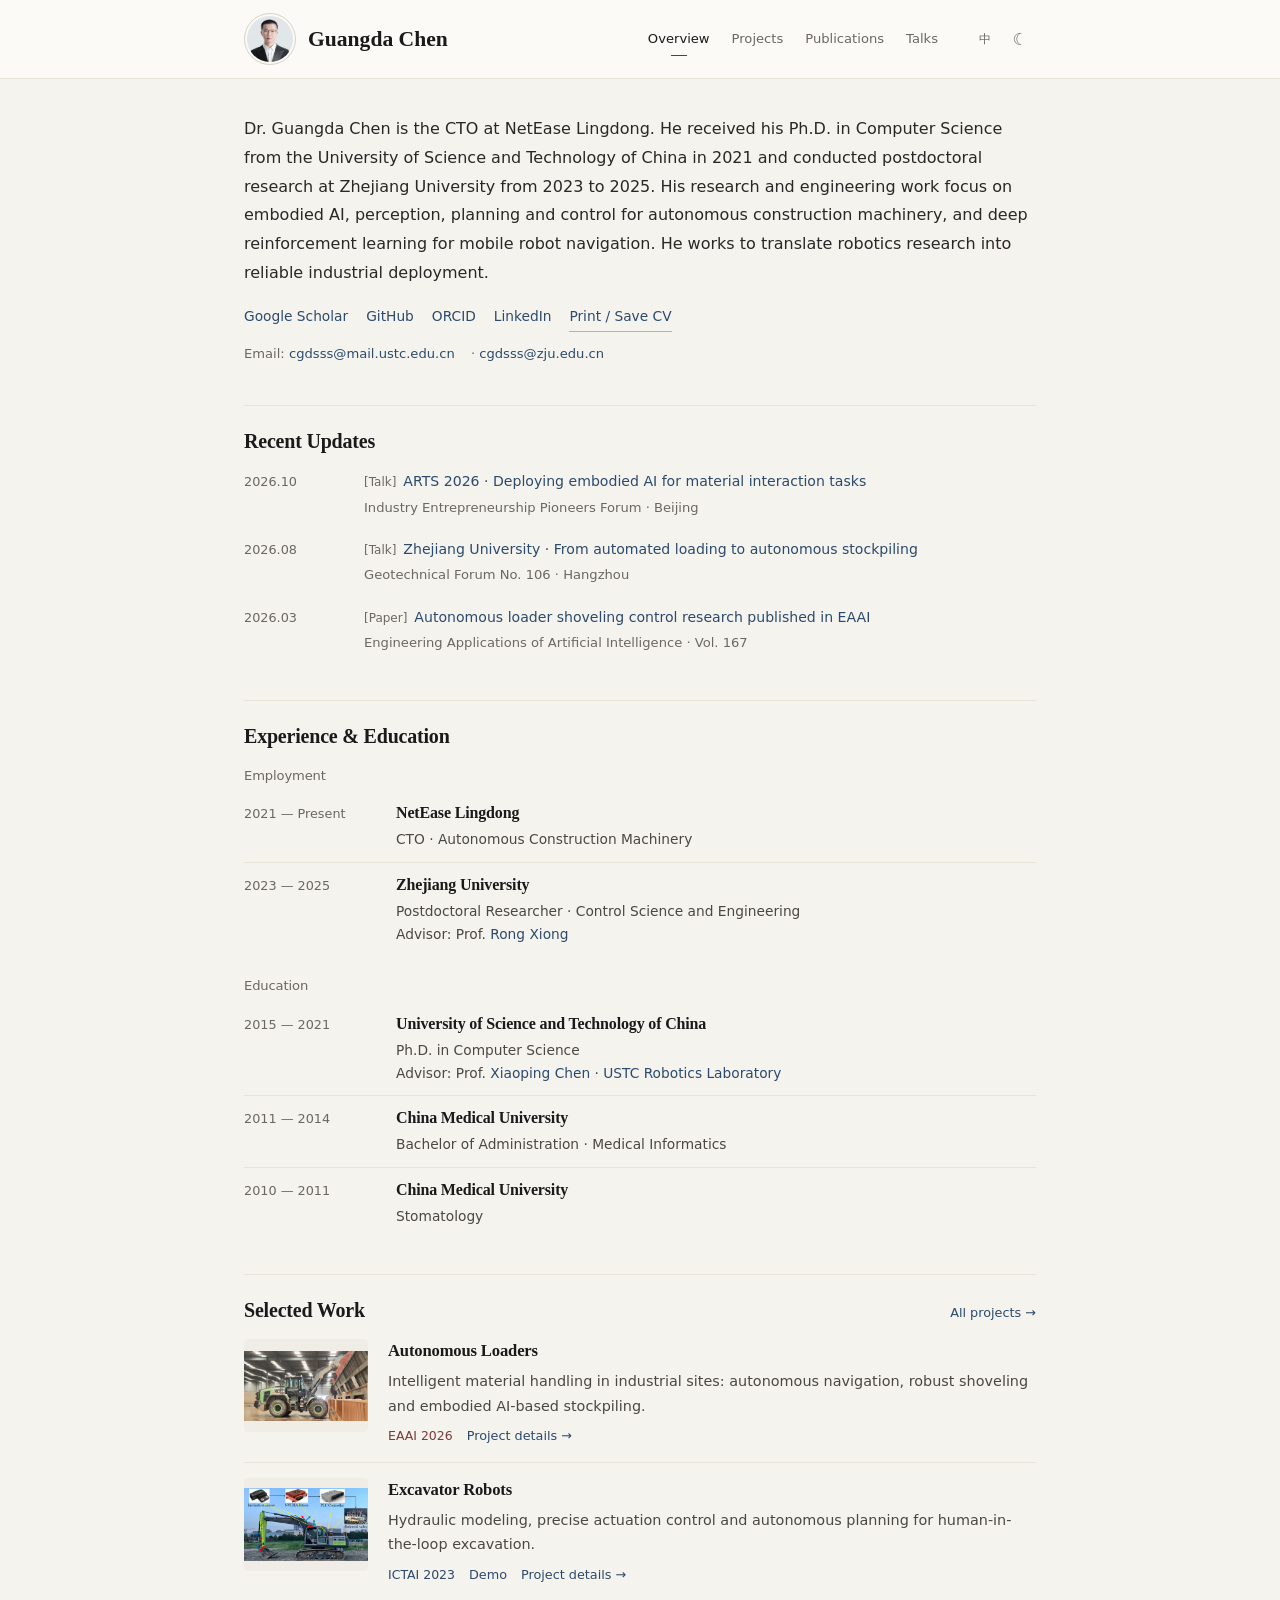
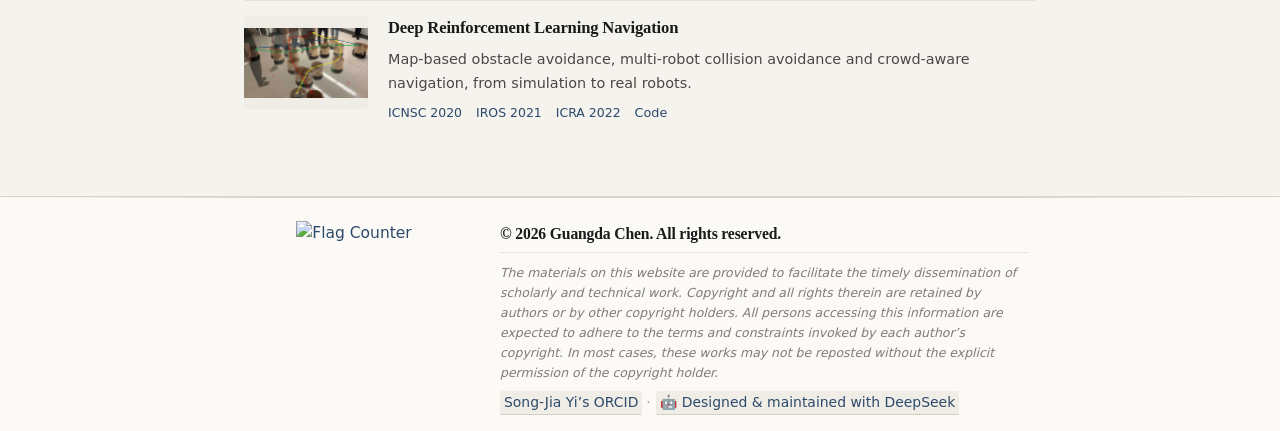
==== commit e91d8382: "pro" ====
--- a/index.html
+++ b/index.html
@@ -3,8 +3,8 @@
 <head>
     <meta charset="UTF-8">
     <meta name="viewport" content="width=device-width, initial-scale=1.0">
-    <title data-i18n="meta.title">Guangda Chen — Head of Robotics Algorithms | Robotics, Embodied AI</title>
-    <meta name="description" data-i18n-attr="content:meta.description" content="Dr. Guangda Chen — Head of Robotics Algorithms at NetEase Fuxi Robotics, Ph.D. from USTC. Research on autonomous heavy machinery, deep reinforcement learning navigation, and embodied AI.">
+    <title data-i18n="meta.title">Guangda Chen — CTO | Robotics, Embodied AI</title>
+    <meta name="description" data-i18n-attr="content:meta.description" content="Dr. Guangda Chen — CTO at NetEase Lingdong, Ph.D. from USTC. Research on autonomous heavy machinery, deep reinforcement learning navigation, and embodied AI.">
     <meta name="author" content="Guangda Chen">
     <meta name="keywords" content="Guangda Chen, 陈广大, robotics, embodied AI, deep reinforcement learning, autonomous navigation, NetEase Fuxi, USTC, unmanned loader, excavator robot">
     <meta name="theme-color" content="#f5f3ee">
@@ -12,8 +12,8 @@
 
     <!-- Open Graph -->
     <meta property="og:type" content="profile">
-    <meta property="og:title" content="Guangda Chen — Head of Robotics Algorithms">
-    <meta property="og:description" content="Robotics · Automation · Embodied AI. Ph.D. USTC; Head of Robotics Algorithms at NetEase Fuxi Robotics.">
+    <meta property="og:title" content="Guangda Chen — CTO">
+    <meta property="og:description" content="Robotics · Automation · Embodied AI. Ph.D. USTC; CTO at NetEase Lingdong.">
     <meta property="og:image" content="https://cgd-ai.github.io/pic/CGD3.jpg">
     <meta property="og:url" content="https://cgd-ai.github.io/">
     <meta property="og:site_name" content="Guangda Chen">
@@ -22,8 +22,8 @@
 
     <!-- Twitter -->
     <meta name="twitter:card" content="summary">
-    <meta name="twitter:title" content="Guangda Chen — Head of Robotics Algorithms">
-    <meta name="twitter:description" content="Robotics · Automation · Embodied AI. Ph.D. USTC; Head of Robotics Algorithms at NetEase Fuxi Robotics.">
+    <meta name="twitter:title" content="Guangda Chen — CTO">
+    <meta name="twitter:description" content="Robotics · Automation · Embodied AI. Ph.D. USTC; CTO at NetEase Lingdong.">
     <meta name="twitter:image" content="https://cgd-ai.github.io/pic/CGD3.jpg">
 
     <!-- Schema.org Person -->
@@ -35,8 +35,8 @@
       "alternateName": "陈广大",
       "url": "https://cgd-ai.github.io/",
       "image": "https://cgd-ai.github.io/pic/CGD3.jpg",
-      "jobTitle": "Head of Robotics Algorithms",
-      "worksFor": { "@type": "Organization", "name": "NetEase Fuxi Robotics", "url": "https://fuxi.163.com/" },
+      "jobTitle": "CTO",
+      "worksFor": { "@type": "Organization", "name": "NetEase Lingdong", "url": "https://fuxi.163.com/" },
       "alumniOf": [
         { "@type": "CollegeOrUniversity", "name": "University of Science and Technology of China", "url": "https://www.ustc.edu.cn/" },
         { "@type": "CollegeOrUniversity", "name": "China Medical University", "url": "http://www.cmu.edu.cn/" }
@@ -55,168 +55,177 @@
     <link rel="preconnect" href="https://cdn.jsdelivr.net" crossorigin>
     <link rel="stylesheet" href="https://cdn.jsdelivr.net/npm/@fontsource-variable/inter@5/index.css">
     <link rel="stylesheet" href="https://cdn.jsdelivr.net/npm/@fontsource-variable/source-serif-4@5/index.css">
-    <link rel="stylesheet" type="text/css" href="styles.css">
+    <link rel="stylesheet" type="text/css" href="styles.css?v=20261117-refine">
 </head>
 <body>
-    <!-- 头部 -->
-    <header>
-        <div class="container">
-            <a href="./day.html" class="icon-link" ><img src="./pic/CGD3.jpg" alt="Guangda Chen" class="profile-img"></a>
-            <h1><span data-i18n="header.name">Guangda Chen</span>
-                            <a class="subtitle" itemprop="sameAs" content="https://orcid.org/0000-0003-1888-9947" href="https://orcid.org/0000-0003-1888-9947" target="orcid.widget" rel="noopener noreferrer" style="vertical-align:top;"><img src="https://orcid.org/sites/default/files/images/orcid_16x16.png" style="width:1em;margin-right:.5em;" alt="ORCID iD icon"></a>
-            </h1>
-            <!-- <p>NetEase Fuxi Robotics</p> -->
+    <!-- Compact personal letterhead with integrated navigation. -->
+    <header class="site-header">
+        <div class="container header-layout">
+            <div class="header-brand">
+                <a href="#overview" class="icon-link nav-link"><img src="./pic/CGD3.jpg" alt="Guangda Chen" class="profile-img" width="52" height="52"></a>
+                <h1><a href="#overview" class="header-name nav-link"><span data-i18n="header.name">Guangda Chen</span></a></h1>
+            </div>
+            <nav class="site-navigation" aria-label="Main navigation" data-i18n-attr="aria-label:nav.primary">
+                <ul class="nav-menu" id="primary-menu">
+                    <li><a href="#overview" class="active nav-link" aria-current="page" data-i18n="nav.overview">Overview</a></li>
+                    <li><a href="#projects" class="nav-link" data-i18n="nav.projects">Projects</a></li>
+                    <li><a href="#publications" class="nav-link" data-i18n="nav.publications">Publications</a></li>
+                    <li><a href="#talks" class="nav-link" data-i18n="nav.talks">Talks</a></li>
+                </ul>
+            </nav>
+            <div class="header-tools">
+                <button type="button" class="lang-toggle" aria-label="Switch language">中</button>
+                <button type="button" class="theme-toggle" aria-label="Switch to dark mode">☾</button>
+                <button type="button" class="mobile-menu-toggle" aria-label="Toggle menu" aria-controls="primary-menu" aria-expanded="false" data-i18n-attr="aria-label:nav.menu_toggle">
+                    <span></span>
+                    <span></span>
+                    <span></span>
+                </button>
+            </div>
         </div>
     </header>
     
-    <!-- 导航菜单 -->
-    <nav>
-        <div class="container">
-            <button class="mobile-menu-toggle" aria-label="Toggle menu" data-i18n-attr="aria-label:nav.menu_toggle">
-                <span></span>
-                <span></span>
-                <span></span>
-            </button>
-            <ul class="nav-menu">
-                <li><a href="#home" class="nav-link" data-i18n="nav.home">Home</a></li>
-                <li><a href="#about" class="active nav-link" data-i18n="nav.about">About Me</a></li>
-                <li><a href="#projects" class="nav-link" data-i18n="nav.projects">Projects</a></li>
-                <li><a href="#publications" class="nav-link" data-i18n="nav.publications">Publications</a></li>
-            </ul>
-            <button type="button" class="lang-toggle" aria-label="Switch language">中</button>
-            <button type="button" class="theme-toggle" aria-label="Switch to dark mode">☾</button>
-        </div>
-    </nav>
-    
     <!-- 主要内容 -->
     <main class="container">
-        <!-- 首页部分 -->
-        <section id="home" class="page-section" style="display: none;">
-            <p class="home-tagline" data-i18n="home.tagline">Robotics &middot; Automation &middot; Embodied AI</p>
-
-            <div class="card-container">
-                <div class="card">
-                    <h3 data-i18n="home.card_about_title">About Me</h3>
-                    <p data-i18n="home.card_about_body">Dr. Guangda Chen currently serves as Head of Robotics Algorithms at Fuxi Robotics in NetEase.
-                    He holds a Ph.D. degree in Computer Science from the USTC (2021).</p>
-                    <button class="btn nav-btn" data-target="about"><span data-i18n="home.btn_learn_more">Learn more</span> <span class="btn-arrow">&rarr;</span></button>
-                </div>
-
-                <div class="card">
-                    <h3 data-i18n="home.card_projects_title">Projects</h3>
-                    <p data-i18n="home.card_projects_body">Research and development projects spanning heavy machine automation, deep reinforcement learning-based navigation and service robotics.</p>
-                    <button class="btn nav-btn" data-target="projects"><span data-i18n="home.btn_view_projects">View projects</span> <span class="btn-arrow">&rarr;</span></button>
-                </div>
-
-                <div class="card">
-                    <h3 data-i18n="home.card_publications_title">Publications</h3>
-                    <p data-i18n-html="home.card_publications_body">Academic publications, <a href="#talks" class="nav-link" style="color: var(--ink-blue); text-decoration: none;">conference presentations</a>, and granted patents in robotics, artificial intelligence, and autonomous systems.</p>
-                    <button class="btn nav-btn" data-target="publications"><span data-i18n="home.btn_view_publications">View publications</span> <span class="btn-arrow">&rarr;</span></button>
-                </div>
-            </div>
-
-            <div class="content-section">
-                <h3 data-i18n="home.contact_title">Contact Information</h3>
-                <p><strong data-i18n="home.contact_email">Email:</strong>
-                <a href=mailto:cgdsss@mail.ustc.edu.cn >cgdsss@mail.ustc.edu.cn</a>;
-                <a href=mailto:cgdsss@zju.edu.cn >cgdsss@zju.edu.cn</a>
-                </p>
-                <p><strong data-i18n="home.contact_address">Address:</strong> <span data-i18n="home.address_value">NetEase, 399 Wangshang Road, Binjiang District, Hangzhou, China</span> <a href="https://surl.amap.com/UVunOpU8D8" class="icon-link" ><img src="./pic/gmap.ico" loading="lazy" decoding="async"></a></p>
-                <p>
-                    <a href="https://github.com/cgdsss" title="GitHub">GitHub</a> |
-                    <a href="https://scholar.google.com/citations?user=h7vRddgAAAAJ&hl=zh-CN" title="Google Scholar">Google Scholar</a> |
-                    <a href="https://www.linkedin.com/in/%E5%B9%BF%E5%A4%A7-%E9%99%88-1b0770109/" title="LinkedIn">LinkedIn</a>
-                </p>
-            </div>
-        </section>
-        
-        <!-- 关于我部分 -->
-        <section id="about" class="page-section">
-            <!-- <h2 class="section-title">About Me</h2> -->
-            <br>
-            <div class="content-section">
-                <h3 data-i18n="about.biography">Biography</h3>
-                <p data-i18n-html="about.biography_body">Dr. Guangda Chen is currently working as Head of Robotics Algorithms at <a href="https://fuxi.163.com/"  class="bluelink">Fuxi Robotics in NetEase</a>.
-        He received his Ph.D. degree in Computer Science from
-      <a href="https://www.ustc.edu.cn/" class="bluelink" >University of Science and Technology of China </a> in 2021
-      (BA17011, advised by Prof.
-      <a href="https://cs.ustc.edu.cn/2020/0828/c23235a460075/pagem.htm"  class="bluelink">Xiaoping Chen</a> in the
-      <a href="http://ai.ustc.edu.cn/" class="bluelink" >USTC Robotics Laboratory</a>).
-      Before joining USTC Robotics Lab in 2015,
-      he received a Bachelor of Administration from <a href="http://www.cmu.edu.cn/"  class="bluelink">China Medical
-        University</a> in 2014.
-        As a graduate student, he focused on researching mobile robot navigation in dynamic and crowded environments.
-        Currently, he is dedicated to developing and applying innovative automation and intelligent technologies in heavy construction machinery.</p>
-                <p><strong data-i18n="about.contact_email">Email:</strong>
-                <a href="mailto:cgdsss@mail.ustc.edu.cn" class="bluelink">cgdsss@mail.ustc.edu.cn</a>;
-                <a href="mailto:cgdsss@zju.edu.cn" class="bluelink">cgdsss@zju.edu.cn</a></p>
-      <!-- <p>
-      <span data-i18n="about.find_him_on">Find him on:</span>
-      <br>
-      <a href="https://github.com/cgdsss"   class="icon-link" title="GitHub"><img src="./pic/github.ico" loading="lazy" decoding="async"></a>
-      <a href="https://scholar.google.com/citations?user=h7vRddgAAAAJ&hl=zh-CN" class="icon-link"  title="Google Scholar"><img src="./pic/gs.ico" loading="lazy" decoding="async"></a>
-      <a href="https://space.bilibili.com/14005427"   class="icon-link" title="bilibili"><img src="./pic/bili.ico" loading="lazy" decoding="async"></a>
-      <a href="https://www.douban.com/people/cgdsss/"   title="豆瓣" class="icon-link"><img src="./pic/douban.ico" loading="lazy" decoding="async"></a>
-      <a href="https://music.163.com/#/user/home?id=430012241"   title="网易云音乐" class="icon-link"><img src="./pic/music.ico" loading="lazy" decoding="async"></a>
-      <a href="https://www.linkedin.com/in/%E5%B9%BF%E5%A4%A7-%E9%99%88-1b0770109/"   class="icon-link" title="Linkedin"><img src="./pic/link.ico" loading="lazy" decoding="async"></a>
-      <a href="https://www.facebook.com/guangda.chen.9"   title="facebook" class="icon-link"><img src="./pic/facebook.ico" loading="lazy" decoding="async"></a>
-      <a href="https://twitter.com/cgdsss_USTC"   title="Twitter" class="icon-link"><img src="./pic/twitter.ico" loading="lazy" decoding="async"></a>
-      <a href="https://www.instagram.com/guangdachen/"   title="instagram" class="icon-link"><img src="./pic/ins.ico" loading="lazy" decoding="async"></a>
-      <a href="https://plus.google.com/u/0/100646927760929911525"   title="Google+" class="icon-link"><img src="./pic/googleplus.ico" loading="lazy" decoding="async"></a>
-      </p> -->
-            </div>
-
-            <div class="content-section">
-                <h3 data-i18n="about.employment">Employment</h3>
-                <div class="timeline">
-                    <div class="timeline-item">
-                        <div class="timeline-date"><span data-i18n="about.emp.netease_dates">2021 — Present</span></div>
-                        <h4 data-i18n="about.emp.netease_role">Algorithm Lead</h4>
-                        <p><strong><a href="https://ir.netease.com/" data-i18n="about.emp.netease_org">NetEase, Inc.</a></strong></p>
-                        <p>- <a href="https://fuxi.163.com/" data-i18n="about.emp.netease_sub">Fuxi Robotics</a></p>
-                    </div>
-
-                    <div class="timeline-item">
-                        <div class="timeline-date"><span data-i18n="about.emp.zju_dates">2023 — 2025</span></div>
-                        <h4 data-i18n="about.emp.zju_role">Postdoctoral Researcher</h4>
-                        <p data-i18n-html="about.emp.zju_org_html"><strong><a href="https://www.zju.edu.cn/">Zhejiang University</a></strong> [Prof. <a href="https://person.zju.edu.cn/0097062">Rong Xiong</a>]</p>
-                        <p>- <a href="http://www.cse.zju.edu.cn/" data-i18n="about.emp.zju_sub">College of Control Science and Engineering</a></p>
-                    </div>
-                </div>
-            </div>
-
-            <div class="content-section">
-                <h3 data-i18n="about.education">Education</h3>
-                <div class="timeline">
-                    <div class="timeline-item">
-                        <div class="timeline-date"><span data-i18n="about.edu.phd_dates">2015 — 2021</span></div>
-                        <h4 data-i18n="about.edu.phd_role">Ph.D. in Computer Science</h4>
-                        <p data-i18n-html="about.edu.phd_org_html"><strong><a href="https://www.ustc.edu.cn/">University of Science and Technology of China</a></strong> [Prof. <a href="https://cs.ustc.edu.cn/2020/0828/c23235a460075/pagem.htm">Xiaoping Chen</a>]</p>
-                        <p>- <a href="http://cs.ustc.edu.cn/" data-i18n="about.edu.phd_sub">School of Computer Science and Technology</a></p>
-                    </div>
-
-                    <div class="timeline-item">
-                        <div class="timeline-date"><span data-i18n="about.edu.ba_dates">2011 — 2014</span></div>
-                        <h4 data-i18n="about.edu.ba_role">Bachelor of Administration</h4>
-                        <p><strong><a href="http://www.cmu.edu.cn/" data-i18n="about.edu.ba_org">China Medical University</a></strong></p>
-                        <p>- <a href="https://www.cmu.edu.cn/cmudmi/xygk/xyjj.htm" data-i18n="about.edu.ba_sub">Medical Informatics</a></p>
-                    </div>
-
-                    <div class="timeline-item">
-                        <div class="timeline-date"><span data-i18n="about.edu.stom_dates">2010 — 2011</span></div>
-                        <h4 data-i18n="about.edu.stom_role">Stomatology</h4>
-                        <p><strong><a href="http://www.cmu.edu.cn/" data-i18n="about.edu.stom_org">China Medical University</a></strong></p>
-                        <p>- <a href="https://www.cmudental.com/" data-i18n="about.edu.stom_sub">Stomatology</a></p>
-                    </div>
-                </div>
-            </div>
+        <!-- CV-style overview: identity, contribution, experience, work and updates. -->
+        <section id="overview" class="page-section" aria-label="Personal overview" data-i18n-attr="aria-label:overview.page_label">
+            <div class="overview-intro">
+                <p class="overview-summary" data-i18n="overview.summary">Dr. Guangda Chen is the CTO at NetEase Lingdong. He received his Ph.D. in Computer Science from the University of Science and Technology of China in 2021 and conducted postdoctoral research at Zhejiang University from 2023 to 2025. His research and engineering work focus on embodied AI, perception, planning and control for autonomous construction machinery, and deep reinforcement learning for mobile robot navigation. He works to translate robotics research into reliable industrial deployment.</p>
+                <div class="overview-links">
+                    <a href="https://scholar.google.com/citations?user=h7vRddgAAAAJ">Google Scholar</a>
+                    <a href="https://github.com/cgdsss">GitHub</a>
+                    <a href="https://orcid.org/0000-0003-1888-9947">ORCID</a>
+                    <a href="https://www.linkedin.com/in/%E5%B9%BF%E5%A4%A7-%E9%99%88-1b0770109/">LinkedIn</a>
+                    <button type="button" id="cv-print" class="overview-cv-button" data-i18n="overview.save_cv">Print / Save CV</button>
+                </div>
+                <p class="overview-contact"><span data-i18n="home.contact_email">Email:</span> <a href="mailto:cgdsss@mail.ustc.edu.cn">cgdsss@mail.ustc.edu.cn</a> <span aria-hidden="true">·</span> <a href="mailto:cgdsss@zju.edu.cn">cgdsss@zju.edu.cn</a></p>
+            </div>
+
+            <section class="overview-block" aria-labelledby="overview-news-title">
+                <div class="overview-section-heading">
+                    <h2 id="overview-news-title" data-i18n="overview.news_title">Recent Updates</h2>
+                </div>
+                <ul class="overview-news">
+                    <li>
+                        <time datetime="2026-10">2026.10</time>
+                        <div><span class="overview-news-type" data-i18n="overview.news_type_talk">[Talk]</span><a href="https://mp.weixin.qq.com/s/SbAWjmrIWU5sOkz6LsI7dA" data-i18n="overview.news_arts">ARTS 2026 · Deploying embodied AI for material interaction tasks</a><p class="overview-news-detail" data-i18n="overview.news_arts_detail">Industry Entrepreneurship Pioneers Forum · Beijing</p></div>
+                    </li>
+                    <li>
+                        <time datetime="2026-08">2026.08</time>
+                        <div><span class="overview-news-type" data-i18n="overview.news_type_talk">[Talk]</span><a href="https://www.zjdxyt.com/discovery/info/15084" data-i18n="overview.news_zju">Zhejiang University · From automated loading to autonomous stockpiling</a><p class="overview-news-detail" data-i18n="overview.news_zju_detail">Geotechnical Forum No. 106 · Hangzhou</p></div>
+                    </li>
+                    <li>
+                        <time datetime="2026-03">2026.03</time>
+                        <div><span class="overview-news-type" data-i18n="overview.news_type_paper">[Paper]</span><a href="https://doi.org/10.1016/j.engappai.2026.113908" data-i18n="overview.news_paper">Autonomous loader shoveling control research published in EAAI</a><p class="overview-news-detail">Engineering Applications of Artificial Intelligence · Vol. 167</p></div>
+                    </li>
+                </ul>
+            </section>
+
+            <section class="overview-block" aria-labelledby="overview-experience-title">
+                <div class="overview-section-heading">
+                    <h2 id="overview-experience-title" data-i18n="overview.experience_title">Experience &amp; Education</h2>
+                </div>
+                <div class="overview-experience">
+                    <div class="overview-experience-group">
+                        <h3 data-i18n="about.employment">Employment</h3>
+                        <dl class="overview-cv-list">
+                            <div class="overview-cv-row">
+                                <dt data-i18n="about.emp.netease_dates">2021 — Present</dt>
+                                <dd>
+                                    <h4><a href="https://fuxi.163.com/" data-i18n="overview.netease_org">NetEase Lingdong</a></h4>
+                                    <p class="overview-cv-detail" data-i18n="overview.netease_role">CTO · Autonomous Construction Machinery</p>
+                                </dd>
+                            </div>
+                            <div class="overview-cv-row">
+                                <dt data-i18n="about.emp.zju_dates">2023 — 2025</dt>
+                                <dd>
+                                    <h4><a href="https://www.zju.edu.cn/" data-i18n="overview.zju_org">Zhejiang University</a></h4>
+                                    <p class="overview-cv-detail" data-i18n-html="overview.postdoc_detail">Postdoctoral Researcher · Control Science and Engineering<br>Advisor: Prof. <a href="https://person.zju.edu.cn/0097062">Rong Xiong</a></p>
+                                </dd>
+                            </div>
+                        </dl>
+                    </div>
+                    <div class="overview-experience-group">
+                        <h3 data-i18n="about.education">Education</h3>
+                        <dl class="overview-cv-list">
+                            <div class="overview-cv-row">
+                                <dt data-i18n="about.edu.phd_dates">2015 — 2021</dt>
+                                <dd>
+                                    <h4><a href="https://www.ustc.edu.cn/" data-i18n="overview.ustc_org">University of Science and Technology of China</a></h4>
+                                    <p class="overview-cv-detail" data-i18n-html="overview.phd_detail">Ph.D. in Computer Science<br>Advisor: Prof. <a href="https://cs.ustc.edu.cn/2020/0828/c23235a460075/pagem.htm">Xiaoping Chen</a> · <a href="http://ai.ustc.edu.cn/">USTC Robotics Laboratory</a></p>
+                                </dd>
+                            </div>
+                            <div class="overview-cv-row">
+                                <dt data-i18n="about.edu.ba_dates">2011 — 2014</dt>
+                                <dd>
+                                    <h4><a href="http://www.cmu.edu.cn/" data-i18n="about.edu.ba_org">China Medical University</a></h4>
+                                    <p class="overview-cv-detail" data-i18n="overview.ba_detail">Bachelor of Administration · Medical Informatics</p>
+                                </dd>
+                            </div>
+                            <div class="overview-cv-row">
+                                <dt data-i18n="about.edu.stom_dates">2010 — 2011</dt>
+                                <dd>
+                                    <h4><a href="http://www.cmu.edu.cn/" data-i18n="about.edu.stom_org">China Medical University</a></h4>
+                                    <p class="overview-cv-detail" data-i18n="about.edu.stom_role">Stomatology</p>
+                                </dd>
+                            </div>
+                        </dl>
+                    </div>
+                </div>
+            </section>
+
+            <section class="overview-block" aria-labelledby="overview-work-title">
+                <div class="overview-section-heading">
+                    <h2 id="overview-work-title" data-i18n="overview.work_title">Selected Work</h2>
+                    <a href="#projects" class="overview-more nav-link" data-i18n="overview.all_projects">All projects →</a>
+                </div>
+                <div class="overview-work-list">
+                    <article class="overview-work">
+                        <a href="#project-loader" class="overview-work-image nav-link"><img src="./pic/loader.jpg" alt="Autonomous loader working at an industrial site" data-i18n-attr="alt:overview.loader_alt" loading="lazy" decoding="async"></a>
+                        <div class="overview-work-body">
+                            <h3><a href="#project-loader" class="nav-link" data-i18n="overview.loader_title">Autonomous Loaders</a></h3>
+                            <p data-i18n="overview.loader_body">Intelligent material handling in industrial sites: autonomous navigation, robust shoveling and embodied AI-based stockpiling.</p>
+                            <div class="overview-work-links">
+                                <a href="pdf/1-s2.0-S0952197626001892-main.pdf" class="overview-venue overview-venue-journal">EAAI 2026</a>
+                                <a href="#project-loader" class="overview-more nav-link" data-i18n="overview.project_details">Project details →</a>
+                            </div>
+                        </div>
+                    </article>
+                    <article class="overview-work">
+                        <a href="#project-excavator" class="overview-work-image nav-link"><img src="./pic/excavator.jpg" alt="Excavator robot and hydraulic control system" data-i18n-attr="alt:overview.excavator_alt" loading="lazy" decoding="async"></a>
+                        <div class="overview-work-body">
+                            <h3><a href="#project-excavator" class="nav-link" data-i18n="overview.excavator_title">Excavator Robots</a></h3>
+                            <p data-i18n="overview.excavator_body">Hydraulic modeling, precise actuation control and autonomous planning for human-in-the-loop excavation.</p>
+                            <div class="overview-work-links">
+                                <a href="pdf/Modeling and Control of General Hydraulic Excavator for Human-in-the-loop Automation.pdf" class="overview-venue">ICTAI 2023</a>
+                                <a href="https://youtu.be/N6I0WZGSF68" data-i18n="overview.demo">Demo</a>
+                                <a href="#project-excavator" class="overview-more nav-link" data-i18n="overview.project_details">Project details →</a>
+                            </div>
+                        </div>
+                    </article>
+                    <article class="overview-work">
+                        <a href="#project-drl" class="overview-work-image nav-link"><img src="./pic/drl_nav.jpg" alt="Mobile robot navigating among pedestrians" data-i18n-attr="alt:overview.drl_alt" loading="lazy" decoding="async"></a>
+                        <div class="overview-work-body">
+                            <h3><a href="#project-drl" class="nav-link" data-i18n="overview.drl_title">Deep Reinforcement Learning Navigation</a></h3>
+                            <p data-i18n="overview.drl_body">Map-based obstacle avoidance, multi-robot collision avoidance and crowd-aware navigation, from simulation to real robots.</p>
+                            <div class="overview-work-links">
+                                <a href="pdf/ICNSC_2020_paper_11.pdf" class="overview-venue">ICNSC 2020</a>
+                                <a href="pdf/IROS_2021_PedNav.pdf" class="overview-venue">IROS 2021</a>
+                                <a href="pdf/ICRA2022_BEEP_FINAL_06_03.pdf" class="overview-venue">ICRA 2022</a>
+                                <a href="https://github.com/DRL-Navigation" data-i18n="overview.code">Code</a>
+                            </div>
+                        </div>
+                    </article>
+                </div>
+            </section>
+
         </section>
         
         <!-- 项目部分 -->
         <section id="projects" class="page-section" style="display: none;">
             <!-- <h2 class="section-title">Projects</h2> Group Leader, Planning and Control Group, Fuxi Robotics in NetEase. -->
             <br>
-            <div class="content-section">
+            <div class="content-section" id="project-loader">
                 <span class="project-org-tag project-org-netease">NetEase</span>
                 <h3 data-i18n="projects.loader_title">Unmanned Loader (2023 - Present)</h3>
                 <div class="project-content">
@@ -225,7 +234,7 @@
                         <ul>
                             <li>High-Precision Hydraulic & Propulsion Control (<a href="https://mp.weixin.qq.com/s/KPr6EH8wozEnLDP1e_gi4A">Diesel</a> / <a href="https://mp.weixin.qq.com/s/5x0-5_HSsuYDVoltJ6N4mA">Electric</a>)</li>
                             <li>Autonomous Mobility & Navigation</li>
-                            <li><a href="https://doi.org/10.1016/j.engappai.2026.113908">Efficient and Robust Shoveling Control System</a> <a href="pdf/1-s2.0-S0952197626001892-main.pdf">[Paper]</a></li>
+                            <li><a href="https://doi.org/10.1016/j.engappai.2026.113908">Efficient and Robust Shoveling Control System</a> <a href="pdf/1-s2.0-S0952197626001892-main.pdf" class="project-paper-badge project-paper-badge-journal" title="Engineering Applications of Artificial Intelligence · 2026 — View paper (PDF)">EAAI 2026</a></li>
                             <li>Industry's First Embodied AI-based Autonomous Stacking</li>
                             <li><a href="https://lingdong.fuxi.163.com/productSummary/cabin_cleaner">Multi-Terminal Remote Control & Assistance System</a></li>
                         </ul>
@@ -235,14 +244,14 @@
                     </div>
                 </div>
             </div>
-            <div class="content-section">
+            <div class="content-section" id="project-excavator">
                 <span class="project-org-tag project-org-netease">NetEase</span>
                 <h3 data-i18n="projects.excavator_title">Excavator Robot (2021 - 2023)</h3>
                 <div class="project-content">
                     <div class="project-text" data-i18n-html="projects.excavator_body">
-                        An autonomous planning and control system for excavators in human-robot collaborative applications. Details: <a href="https://lingdong.fuxi.163.com/productSummary/wj?lang=en">Official Website</a> | <a href="pdf/Modeling and Control of General Hydraulic Excavator for Human-in-the-loop Automation.pdf">Paper</a> | <a href="https://youtu.be/N6I0WZGSF68">Demo</a>
+                        An autonomous planning and control system for excavators in human-robot collaborative applications. Details: <a href="https://lingdong.fuxi.163.com/productSummary/wj?lang=en">Official Website</a>
                         <ul>
-                            <li>Hydraulic Actuation Control</li>
+                            <li>Hydraulic Actuation Control <a href="pdf/Modeling and Control of General Hydraulic Excavator for Human-in-the-loop Automation.pdf" class="project-paper-badge" title="IEEE International Conference on Tools with Artificial Intelligence · 2023 — View paper (PDF)">ICTAI 2023</a>, <a href="https://youtu.be/N6I0WZGSF68" class="bluelink">[Demo]</a></li>
                             <li>Autonomous Digging</li>
                             <li>Autonomous Navigation</li>
                             <li>Game-Inspired Teleoperation</li>
@@ -254,7 +263,7 @@
                 </div>
             </div>
 
-            <div class="content-section">
+            <div class="content-section" id="project-drl">
                 <span class="project-org-tag project-org-ustc">USTC</span>
                 <h3 data-i18n="projects.drl_title">DRL-based Navigation (2019 - 2021)</h3>
 
@@ -263,19 +272,20 @@
                 Group Leader, <a href="https://github.com/DRL-Navigation" class="bluelink">Open source code on GitHub</a>
                 <ul>
           <li>
-            <a href="pdf/ICNSC_2020_paper_11.pdf" class="bluelink"> DQN-based Obstacle Avoidance</a>, <a href="https://youtu.be/Eq4AjsFH_cU"  class="bluelink">[Demo]</a>
-          </li>
-          <li>
-            <a href="pdf/IROS_2021_DRQNNav.pdf" class="bluelink"> DRQN-based 3D Obstacle Avoidance</a>, <a href="https://youtu.be/cnCid0qOZg4"  class="bluelink">[Demo]</a>
-          </li>
-          <li>
-            <a href="pdf/ICTAI_2020.pdf" class="bluelink"> Multi-Robot Collision Avoidance</a>, <a href="https://youtu.be/KOb1q23L7-U"  class="bluelink">[Demo]</a>
-          </li>
-          <li>
-            <a href="pdf/IROS_2021_PedNav.pdf" class="bluelink">Crowd Navigation</a>, <a href="https://www.bilibili.com/video/BV1Vb4y1D7R6"  class="bluelink">[Demo]</a>, <a href="gitstats/authors.html" class="bluelink" target="_blank"> [Code statistics] </a>
-          </li>
-          <li>
-            <a href="pdf/ICRA2022_BEEP_FINAL_06_03.pdf" class="bluelink">Crowd Navigation with Interaction Capacity</a>
+            <a href="pdf/ICNSC_2020_paper_11.pdf" class="bluelink project-paper-link" title="IEEE International Conference on Networking, Sensing and Control · 2020 — View paper (PDF)"> DQN-based Obstacle Avoidance<span class="project-paper-badge">ICNSC 2020</span></a> <a href="pdf/ICNSC2020Award.pdf" class="project-paper-award" title="ICNSC 2020 — View award certificate">Best Student Paper Award</a>
+            <!-- <a href="https://youtu.be/Eq4AjsFH_cU"  class="bluelink">[Demo]</a> -->
+          </li>
+          <li>
+            <a href="pdf/IROS_2021_DRQNNav.pdf" class="bluelink project-paper-link" title="IEEE/RSJ International Conference on Intelligent Robots and Systems · 2021 — View paper (PDF)"> DRQN-based 3D Obstacle Avoidance<span class="project-paper-badge">IROS 2021</span></a>, <a href="https://youtu.be/cnCid0qOZg4"  class="bluelink">[Demo]</a>
+          </li>
+          <li>
+            <a href="pdf/ICTAI_2020.pdf" class="bluelink project-paper-link" title="IEEE International Conference on Tools with Artificial Intelligence · 2020 — View paper (PDF)"> Multi-Robot Collision Avoidance<span class="project-paper-badge">ICTAI 2020</span></a>, <a href="https://youtu.be/KOb1q23L7-U"  class="bluelink">[Demo]</a>
+          </li>
+          <li>
+            <a href="pdf/IROS_2021_PedNav.pdf" class="bluelink project-paper-link" title="IEEE/RSJ International Conference on Intelligent Robots and Systems · 2021 — View paper (PDF)">Crowd Navigation<span class="project-paper-badge">IROS 2021</span></a>, <a href="https://www.bilibili.com/video/BV1Vb4y1D7R6"  class="bluelink">[Demo]</a>, <a href="gitstats/authors.html" class="bluelink" target="_blank"> [Code statistics] </a>
+          </li>
+          <li>
+            <a href="pdf/ICRA2022_BEEP_FINAL_06_03.pdf" class="bluelink project-paper-link" title="IEEE International Conference on Robotics and Automation · 2022 — View paper (PDF)">Crowd Navigation with Interaction Capacity<span class="project-paper-badge">ICRA 2022</span></a>
           </li>
                 </ul>
                     </div>
@@ -374,14 +384,14 @@
                 <p>
                 for Testing:
                 <br>
-                - <a href="pdf/Cleaning_Robots_Test.pdf" class="bluelink">Cleaning Robots Test</a><br>
+                - <a href="pdf/Cleaning_Robots_Test.pdf" class="bluelink project-paper-link" title="International Conference on Intelligent Robotics and Applications · 2017 — View paper (PDF)">Cleaning Robots Test<span class="project-paper-badge">ICIRA 2017</span></a><br>
                 - <a href="http://roboticsbase.ustc.edu.cn/"  class="bluelink">Anhui Robot Technology Standard Innovation Base</a>
                 <br>
                 for Calibration:
                 <br>
-                - <a href="http://staff.ustc.edu.cn/~wufeng02/doc/pdf/ZCWicira17.pdf"  class="bluelink">General Batch-Calibration Framework</a>
+                - <a href="http://staff.ustc.edu.cn/~wufeng02/doc/pdf/ZCWicira17.pdf"  class="bluelink project-paper-link" title="International Conference on Intelligent Robotics and Applications · 2017 — View paper (PDF)">General Batch-Calibration Framework<span class="project-paper-badge">ICIRA 2017</span></a>
                 <br>
-                - <a href="pdf/rgbd_cal_j.pdf" class="bluelink">RGB-D Cameras Calibration</a>
+                - <a href="pdf/rgbd_cal_j.pdf" class="bluelink project-paper-link" title="IEEE Sensors Journal · 2019 — View paper (PDF)">RGB-D Cameras Calibration<span class="project-paper-badge project-paper-badge-journal">IEEE Sens. J. 2019</span></a>
                 <br>
                 for Training:
                 <br>
@@ -484,7 +494,59 @@
 
         <div class="talks-gallery">
 
-            <!-- Talk 1 -->
+            <!-- ARTS 2026 — Industry Entrepreneurship Pioneers Forum -->
+            <div class="talk-item" id="talk-arts-2026">
+                <div class="talk-header">
+                    <img src="./talks/arts/speaker.jpg" alt="Guangda Chen presenting at ARTS 2026" data-i18n-attr="alt:talks.arts.photo_speaker" class="talk-image" loading="lazy" decoding="async">
+                    <span class="talk-badge industry" data-i18n="talks.arts.badge">ARTS 2026</span>
+                </div>
+                <div class="talk-content">
+                    <h4 class="talk-title" data-i18n="talks.arts.title">具身智能在工程机械物料交互作业中的落地实践</h4>
+                    <p class="talk-conference" data-i18n="talks.arts.conference">第四届自主机器人技术研讨会（ARTS 2026）· 企业创业先锋论坛</p>
+                    <p class="talk-date" data-i18n="talks.arts.date">2026 年 10 月 30–31 日 | 北京 · 首都国际会议中心</p>
+                    <p class="talk-description" data-i18n="talks.arts.description">本报告聚焦装载机铲料、堆料与挖掘机装车等工程机械物料交互任务，分享具身智能从技术研究到真实场景落地的实践：通过融合规则与数据驱动方法，实现装载机全流程无人作业与拌合站常态化运营；通过“灵掘”端到端具身模型，探索露天矿山挖掘机自主装车及复杂环境下的工程应用。</p>
+                    <p class="talk-description" data-i18n-html="talks.arts.links">相关报道：<a href="https://mp.weixin.qq.com/s/8eG1aH8xbU6MRUMwHONTVw">活动报道</a><br>论坛介绍：<a href="https://mp.weixin.qq.com/s/SbAWjmrIWU5sOkz6LsI7dA">嘉宾阵容与报告介绍</a></p>
+                    <div class="photos-section">
+                        <h5 data-i18n="talks.event_photos">现场图片</h5>
+                        <div class="photos-grid" data-count="3">
+                            <div class="photo-item">
+                                <img src="./talks/arts/slides.jpg" alt="Guangda Chen explaining autonomous loader shoveling at ARTS 2026" data-i18n-attr="alt:talks.arts.photo_slides" loading="lazy" decoding="async">
+                            </div>
+                            <div class="photo-item">
+                                <img src="./talks/arts/podium.jpg" alt="Guangda Chen speaking at the ARTS 2026 podium" data-i18n-attr="alt:talks.arts.photo_podium" loading="lazy" decoding="async">
+                            </div>
+                            <div class="photo-item">
+                                <img src="./talks/arts/speaker.jpg" alt="Guangda Chen presenting at ARTS 2026" data-i18n-attr="alt:talks.arts.photo_speaker" loading="lazy" decoding="async">
+                            </div>
+                        </div>
+                    </div>
+                </div>
+            </div>
+
+            <!-- Zhejiang University Geotechnical Forum -->
+            <div class="talk-item" id="talk-zju-2026">
+                <div class="talk-header">
+                    <img src="./talks/zju/1.jpg" alt="Guangda Chen receiving a commemorative certificate after the Zhejiang University talk" class="talk-image" loading="lazy" decoding="async">
+                    <span class="talk-badge invited" data-i18n="talks.zju.badge">岩土论道 第106期</span>
+                </div>
+                <div class="talk-content">
+                    <h4 class="talk-title" data-i18n="talks.zju.title">基于数据驱动的工程机械智能作业技术：从自动上料到自主堆料</h4>
+                    <p class="talk-conference" data-i18n="talks.zju.conference">浙江大学“岩土论道”第106期学术报告</p>
+                    <p class="talk-date" data-i18n="talks.zju.date">2026年8月15日 | 浙江大学紫金港校区 安中大楼A216</p>
+                    <p class="talk-description" data-i18n="talks.zju.description">本报告围绕混凝土拌合站等复杂工业场景下的装载机智能化与无人化实践，介绍“数据驱动”的技术路线，分享从自动上料到自主堆料的全流程无人作业能力建设、常态化无人运营情况，以及相关技术向港口、矿山等场景迁移的探索。</p>
+                    <p class="talk-description" data-i18n-html="talks.zju.links">报告官方链接：<a href="https://www.zjdxyt.com/discovery/info/15084">浙江大学滨海和城市岩土工程研究中心</a></p>
+                    <div class="photos-section">
+                        <h5 data-i18n="talks.event_photos">Event Photos</h5>
+                        <div class="photos-grid" data-count="1">
+                            <div class="photo-item">
+                                <img src="./talks/zju/1.jpg" alt="Guangda Chen receiving a commemorative certificate after the Zhejiang University talk" loading="lazy" decoding="async">
+                            </div>
+                        </div>
+                    </div>
+                </div>
+            </div>
+
+            <!-- CSDN AI Singularity Summit -->
             <div class="talk-item">
                 <div class="talk-header">
                     <img src="./talks/csdn/1.jpg" alt="IROS 2021 Presentation" class="talk-image" loading="lazy" decoding="async">
@@ -653,7 +715,7 @@
             <div class="footer-links">
                 <a href="https://orcid.org/0000-0002-9502-1204" class="fontnorm bluelink fontverysmall bb" data-i18n="footer.songjia">Song-Jia Yi's ORCID</a>
                 <!-- <a href="old.html" class="fontnorm bluelink fontverysmall bb" title="Visit the previous version of this site">📁 Old Website</a> -->
-                <a href="https://claude.com/claude-code" class="fontnorm bluelink fontverysmall bb" target="_blank" rel="noopener" title="This site was designed, refactored, and continuously maintained in collaboration with Anthropic's Claude Code — covering layout, styling, data loading, and accessibility improvements." data-i18n="footer.maintained" data-i18n-attr="title:footer.maintained_title">🤖 Designed &amp; maintained with Claude Code (Anthropic)</a>
+                <a href="https://www.deepseek.com/" class="fontnorm bluelink fontverysmall bb" target="_blank" rel="noopener" title="This site was designed and maintained with DeepSeek — covering layout, styling, data loading, and accessibility improvements." data-i18n="footer.maintained" data-i18n-attr="title:footer.maintained_title">🤖 Designed &amp; maintained with DeepSeek</a>
             </div>
         </div>
         
@@ -665,6 +727,6 @@
     <!-- 返回顶部按钮 -->
     <a href="#" class="back-to-top" aria-label="Back to top" data-i18n-attr="aria-label:back_to_top"><span class="back-to-top-arrow">↑</span></a>
     
-    <script src="app.js" defer></script>
+    <script src="app.js?v=20261117-links" defer></script>
 </body>
-</html>+</html>
--- a/styles.css
+++ b/styles.css
@@ -71,12 +71,8 @@
     line-height: 1.62;
     color: var(--ink-dark);
     background-color: var(--paper-bg);
-    /* very faint paper grain */
-    background-image:
-        radial-gradient(rgba(120, 100, 70, 0.025) 1px, transparent 1px),
-        radial-gradient(rgba(120, 100, 70, 0.018) 1px, transparent 1px);
-    background-size: 3px 3px, 7px 7px;
-    background-position: 0 0, 1px 1px;
+    /* A clean warm surface keeps the focus on the CV content. */
+    background-image: none;
     -webkit-font-smoothing: antialiased;
     -moz-osx-font-smoothing: grayscale;
     text-rendering: optimizeLegibility;
@@ -96,7 +92,7 @@
 }
 
 .container {
-    max-width: 900px;
+    max-width: 840px;
     margin: 0 auto;
     padding: 0 24px;
 }
@@ -163,155 +159,136 @@
 }
 
 /* ==========================================================================
-   Header — paper letterhead
+   Personal letterhead — identity, navigation and tools in one quiet row
    ========================================================================== */
-header {
-    background-color: var(--paper-surface);
+.site-header {
+    position: sticky;
+    top: 0;
+    z-index: 100;
+    background: var(--paper-surface);
     color: var(--ink-dark);
-    padding: 24px 0 22px;
-    border-bottom: 1px solid var(--line);
-    position: relative;
-}
-
-/* subtle horizontal rule under header — like printed letterhead */
-header::after {
-    content: '';
-    position: absolute;
-    left: 0;
-    right: 0;
-    bottom: -1px;
-    height: 1px;
-    background: linear-gradient(to right,
-        transparent 0%,
-        var(--line-strong) 20%,
-        var(--line-strong) 80%,
-        transparent 100%);
-    opacity: 0.6;
-}
-
-header .container {
+    padding: 13px 0;
+    border-bottom: 1px solid var(--line-soft);
+}
+
+.header-layout {
     display: flex;
     align-items: center;
     gap: 22px;
-    text-align: left;
+}
+
+.header-brand {
+    display: flex;
+    align-items: center;
+    gap: 12px;
+    min-width: 0;
+    flex-shrink: 0;
 }
 
 .profile-img {
-    width: 86px;
-    height: 86px;
+    display: block;
+    width: 52px;
+    height: 52px;
     border-radius: 50%;
     border: 1px solid var(--line);
-    padding: 3px;
+    padding: 2px;
     background: var(--paper-surface);
     object-fit: cover;
-    box-shadow: 0 2px 8px rgba(40, 35, 30, 0.08);
-    flex-shrink: 0;
-    transition: transform var(--transition-base);
-}
-
-.profile-img:hover { transform: scale(1.03); }
-
-header h1 {
+}
+
+.header-brand h1 {
     font-family: var(--serif);
-    font-size: 1.95rem;
-    margin: 0 0 4px 0;
-    font-weight: 600;
+    font-size: 1.35rem;
+    font-weight: 600;
+    line-height: 1.25;
     letter-spacing: 0;
-    line-height: 1.15;
-    color: var(--ink-darkest);
-}
-
-header h1 .subtitle {
-    background: none !important;
-}
-
-header .subtitle {
-    font-family: var(--sans);
-    font-size: 0.95rem;
+    white-space: nowrap;
     margin: 0;
-    background: none;
+}
+
+.header-name { color: var(--ink-darkest); }
+.header-name:hover { color: var(--ink-blue); border-bottom: none; }
+
+.site-navigation { margin-left: auto; }
+.nav-menu {
+    display: flex;
+    align-items: center;
+    gap: 4px;
+    list-style: none;
+    margin: 0;
+    padding: 0;
+}
+
+.nav-menu a {
+    position: relative;
+    display: block;
+    padding: 10px 9px;
     color: var(--ink-soft);
-    font-weight: 400;
-    font-style: italic;
-    letter-spacing: 0.2px;
-}
-
-/* ==========================================================================
-   Navigation — minimal, like a printed table of contents
-   ========================================================================== */
-nav {
-    background-color: var(--paper-surface);
-    border-bottom: 1px solid var(--line);
-    position: sticky;
-    top: 0;
-    z-index: 100;
+    font-size: 0.82rem;
+    font-weight: 500;
+    line-height: 1.5;
+    text-decoration: none;
+    white-space: nowrap;
+    transition: color var(--transition-fast);
+}
+
+.nav-menu a::after {
+    content: '';
+    position: absolute;
+    bottom: 3px;
+    left: 50%;
+    width: 16px;
+    height: 1px;
+    background: var(--ink-blue);
+    transform: translateX(-50%);
+    opacity: 0;
+    transition: opacity var(--transition-fast);
+}
+
+.nav-menu a:hover { color: var(--ink-blue); border-bottom: none; }
+.nav-menu a.active { color: var(--ink-darkest); }
+.nav-menu a.active::after { opacity: 1; }
+
+.header-tools { display: flex; align-items: center; gap: 3px; flex-shrink: 0; }
+.site-header a:focus-visible,
+.site-header button:focus-visible {
+    outline: 2px solid var(--ink-blue-soft);
+    outline-offset: 3px;
+    border-radius: 3px;
 }
 
 .mobile-menu-toggle {
     display: none;
     flex-direction: column;
-    background: none;
+    align-items: center;
+    justify-content: center;
+    gap: 4px;
+    width: 32px;
+    height: 32px;
+    padding: 6px;
+    background: transparent;
     border: none;
+    border-radius: 3px;
     cursor: pointer;
-    padding: 10px;
-    z-index: 101;
 }
 
 .mobile-menu-toggle span {
-    width: 24px;
+    width: 20px;
     height: 2px;
-    background-color: var(--ink-mid);
-    margin: 3px 0;
-    transition: all var(--transition-base);
+    background: var(--ink-mid);
     border-radius: 2px;
-}
-
-.mobile-menu-toggle.active span:nth-child(1) {
-    transform: rotate(45deg) translate(7px, 7px);
-}
+    transition: transform var(--transition-fast), opacity var(--transition-fast);
+}
+.mobile-menu-toggle.active span:nth-child(1) { transform: translateY(6px) rotate(45deg); }
 .mobile-menu-toggle.active span:nth-child(2) { opacity: 0; }
-.mobile-menu-toggle.active span:nth-child(3) {
-    transform: rotate(-45deg) translate(6px, -6px);
-}
-
-.nav-menu {
-    display: flex;
-    justify-content: center;
-    list-style: none;
-    margin: 0;
-    padding: 0;
-}
-
-.nav-menu li { margin: 0; }
-
-.nav-menu a {
-    display: block;
-    padding: 12px 22px;
-    text-decoration: none;
-    color: var(--ink-mid);
-    font-weight: 500;
-    font-size: 0.93rem;
-    letter-spacing: 0.3px;
-    transition: color var(--transition-fast);
-    border-bottom: 2px solid transparent;
-    position: relative;
-}
-
-.nav-menu a:hover {
-    color: var(--ink-darkest);
-    background-color: var(--paper-highlight);
-}
-
-.nav-menu a.active {
-    color: var(--ink-darkest);
-    border-bottom-color: var(--ink-mid);
-}
+.mobile-menu-toggle.active span:nth-child(3) { transform: translateY(-6px) rotate(-45deg); }
 
 /* ==========================================================================
    Main & Sections — cross-fade
    ========================================================================== */
-main {
-    padding: 22px 0 32px;
+main.container {
+    padding-top: 28px;
+    padding-bottom: 40px;
     position: relative;
 }
 
@@ -355,6 +332,230 @@
 
 /* hide leading br for tighter top */
 .page-section > br:first-child { display: none; }
+
+/* ==========================================================================
+   Overview — a quiet, readable CV on paper
+   ========================================================================== */
+#overview { overflow-wrap: anywhere; }
+
+/* Detail links from Overview land below the sticky navigation. */
+#projects .content-section[id],
+#talks .talk-item[id] { scroll-margin-top: 96px; }
+
+.overview-intro { padding: 8px 0 4px; }
+
+.overview-kicker {
+    color: var(--ink-soft);
+    font-size: 0.76rem;
+    font-weight: 500;
+    letter-spacing: 0.1em;
+    text-transform: uppercase;
+    margin-bottom: 7px;
+}
+
+.overview-role {
+    font-size: clamp(1.4rem, 3vw, 1.85rem);
+    font-weight: 600;
+    line-height: 1.3;
+    margin-bottom: 8px;
+    text-wrap: balance;
+}
+
+.overview-credentials {
+    color: var(--ink-mid);
+    font-size: 0.92rem;
+    line-height: 1.65;
+    margin-bottom: 12px;
+}
+
+.overview-summary {
+    color: var(--ink-dark);
+    font-size: 1rem;
+    line-height: 1.8;
+    text-align: left;
+    margin-bottom: 13px;
+}
+
+.overview-links {
+    display: flex;
+    flex-wrap: wrap;
+    align-items: baseline;
+    gap: 5px 18px;
+    margin-bottom: 11px;
+    font-size: 0.86rem;
+}
+
+.overview-links > a,
+.overview-cv-button { display: inline-block; padding: 4px 0; line-height: 1.5; }
+
+.overview-cv-button {
+    background: transparent;
+    color: var(--ink-blue);
+    border: none;
+    border-bottom: 1px solid var(--line-strong);
+    border-radius: 0;
+    font: inherit;
+    cursor: pointer;
+    transition: color var(--transition-fast), border-color var(--transition-fast);
+}
+
+.overview-contact,
+.overview-location { color: var(--ink-soft); font-size: 0.82rem; line-height: 1.7; }
+.overview-contact a { display: inline-block; max-width: 100%; margin-right: 12px; }
+.overview-location { margin-top: 3px; }
+
+#overview a:hover,
+.overview-cv-button:hover {
+    border-bottom: none;
+    color: var(--ink-blue-deep);
+    text-decoration: underline;
+    text-underline-offset: 3px;
+    text-decoration-thickness: 1px;
+}
+.overview-cv-button:hover { border-bottom: 1px solid var(--ink-blue-soft); }
+
+#overview a:focus-visible,
+#overview button:focus-visible {
+    outline: 2px solid var(--ink-blue);
+    outline-offset: 4px;
+    border-radius: 2px;
+}
+
+.overview-block { margin-top: 36px; padding-top: 22px; border-top: 1px solid var(--line-soft); }
+
+.overview-section-heading {
+    display: flex;
+    flex-wrap: wrap;
+    align-items: baseline;
+    justify-content: space-between;
+    gap: 6px 16px;
+    margin-bottom: 15px;
+}
+.overview-section-heading h2 { font-size: 1.25rem; line-height: 1.35; }
+.overview-more { font-size: 0.8rem; font-weight: 400; line-height: 1.6; }
+
+.overview-highlights {
+    display: grid;
+    grid-template-columns: repeat(3, minmax(0, 1fr));
+    list-style: none;
+    gap: 0;
+}
+.overview-highlights > li { min-width: 0; padding: 0 20px; }
+.overview-highlights > li:first-child { padding-left: 0; }
+.overview-highlights > li:last-child { padding-right: 0; }
+.overview-highlights > li + li { border-left: 1px solid var(--line); }
+
+.overview-highlight-label {
+    display: block;
+    color: var(--ink-darkest);
+    font-family: var(--serif);
+    font-size: 0.98rem;
+    font-weight: 600;
+    line-height: 1.45;
+    margin-bottom: 5px;
+}
+.overview-highlights p { color: var(--ink-mid); font-size: 0.86rem; line-height: 1.7; }
+
+.overview-experience { display: grid; gap: 19px; }
+.overview-experience-group > h3 {
+    color: var(--ink-soft);
+    font-family: var(--sans);
+    font-size: 0.82rem;
+    font-weight: 500;
+    margin-bottom: 5px;
+}
+
+.overview-cv-row {
+    display: grid;
+    grid-template-columns: 132px minmax(0, 1fr);
+    column-gap: 20px;
+    padding: 10px 0;
+}
+.overview-cv-row + .overview-cv-row { border-top: 1px solid var(--line-soft); }
+.overview-cv-row dt,
+.overview-news time {
+    color: var(--ink-soft);
+    font-size: 0.8rem;
+    line-height: 1.65;
+    font-variant-numeric: tabular-nums lining-nums;
+}
+.overview-cv-row dt { padding-top: 2px; }
+.overview-cv-row dd { min-width: 0; }
+.overview-cv-row h4 { font-size: 1rem; line-height: 1.5; margin-bottom: 3px; }
+.overview-cv-row h4 a,
+.overview-work h3 a { color: var(--ink-darkest); }
+.overview-cv-detail { color: var(--ink-mid); font-size: 0.86rem; line-height: 1.7; }
+
+.overview-work-list { display: grid; }
+.overview-work {
+    display: grid;
+    grid-template-columns: 124px minmax(0, 1fr);
+    align-items: start;
+    gap: 20px;
+    padding: 15px 0;
+}
+.overview-work:first-child { padding-top: 0; }
+.overview-work:last-child { padding-bottom: 0; }
+.overview-work + .overview-work { border-top: 1px solid var(--line-soft); }
+.overview-work-image {
+    display: block;
+    width: 100%;
+    overflow: hidden;
+    border: none;
+    border-radius: 4px;
+    background: var(--paper-surface-2);
+}
+#overview .overview-work-image:hover { border: none; text-decoration: none; }
+.overview-work-image img { display: block; width: 100%; aspect-ratio: 4 / 3; height: auto; object-fit: contain; }
+.overview-work-body { min-width: 0; }
+.overview-work h3 { font-size: 1.04rem; line-height: 1.45; margin-bottom: 6px; }
+.overview-work-body > p { color: var(--ink-mid); font-size: 0.9rem; line-height: 1.7; margin-bottom: 8px; }
+.overview-work-links { display: flex; flex-wrap: wrap; align-items: baseline; gap: 6px 14px; font-size: 0.8rem; line-height: 1.6; }
+.overview-venue { color: var(--ink-blue); font-family: var(--sans); font-size: 0.78rem; font-weight: 500; font-style: normal; }
+.overview-venue-journal { color: var(--ink-burgundy); }
+
+.overview-news { list-style: none; }
+.overview-news > li {
+    display: grid;
+    grid-template-columns: 100px minmax(0, 1fr);
+    gap: 8px 20px;
+    padding: 10px 0;
+    font-size: 0.88rem;
+    line-height: 1.65;
+}
+.overview-news > li:first-child { padding-top: 0; }
+.overview-news > li > div { min-width: 0; }
+.overview-news-type {
+    display: inline-block;
+    margin-right: 7px;
+    color: var(--ink-soft);
+    font-size: 0.75rem;
+    font-weight: 500;
+    line-height: 1.6;
+}
+.overview-news time { padding-top: 1px; }
+.overview-news-detail { color: var(--ink-soft); font-size: 0.82rem; line-height: 1.65; margin-top: 3px; }
+
+@media (max-width: 600px) {
+    main.container { padding-top: 20px; padding-bottom: 32px; }
+    .overview-intro { padding-top: 2px; }
+    .overview-block { margin-top: 28px; padding-top: 18px; }
+    .overview-section-heading { margin-bottom: 12px; }
+    .overview-highlights { grid-template-columns: minmax(0, 1fr); }
+    .overview-highlights > li { padding: 12px 0; }
+    .overview-highlights > li:first-child { padding-top: 0; }
+    .overview-highlights > li:last-child { padding-bottom: 0; }
+    .overview-highlights > li + li { border-left: none; border-top: 1px solid var(--line-soft); }
+    .overview-cv-row { grid-template-columns: 104px minmax(0, 1fr); gap: 12px; }
+    .overview-work { grid-template-columns: 100px minmax(0, 1fr); gap: 13px; }
+    .overview-news > li { grid-template-columns: 78px minmax(0, 1fr); column-gap: 12px; }
+}
+
+@media (max-width: 400px) {
+    .overview-cv-row { grid-template-columns: minmax(0, 1fr); row-gap: 3px; }
+    .overview-cv-row dt { padding-top: 0; }
+    .overview-links { column-gap: 15px; }
+}
 
 /* ==========================================================================
    Cards (Home page)
@@ -595,12 +796,19 @@
 
 footer .container {
     display: grid;
-    grid-template-columns: minmax(180px, 220px) 1fr;
+    grid-template-columns: minmax(0, 220px) minmax(0, 1fr);
     gap: 28px;
     align-items: start;
 }
 
-.footer-section { padding: 0 8px; }
+.footer-section {
+    min-width: 0;
+    padding: 0 8px;
+    overflow-wrap: anywhere;
+}
+
+.footer-section img { max-width: 100%; height: auto; }
+.flag-counter { max-width: 100%; }
 
 .footer-section h4 {
     color: var(--ink-darkest);
@@ -643,7 +851,9 @@
 
 .footer-links > a {
     position: relative;
-    white-space: nowrap;
+    max-width: 100%;
+    min-width: 0;
+    white-space: normal;
 }
 
 .footer-links > a + a::before {
@@ -1102,7 +1312,95 @@
     align-items: flex-start;
 }
 
-.project-text { flex: 1; }
+.project-text { flex: 1; min-width: 0; }
+
+/* Soft venue labels: readable emphasis without button-like borders. */
+#projects .project-paper-link {
+    text-decoration: none;
+    text-underline-offset: 3px;
+}
+
+#projects .project-paper-badge,
+#projects .project-paper-award {
+    display: inline-block;
+    margin: 1px 0 1px 5px;
+    padding: 1px 5px;
+    border: none;
+    border-radius: 3px;
+    background: var(--ink-blue-wash);
+    background: color-mix(in srgb, var(--ink-blue-wash) 65%, transparent);
+    color: var(--ink-blue);
+    font-family: var(--sans);
+    font-size: 0.76rem;
+    font-weight: 500;
+    line-height: 1.5;
+    font-variant-numeric: tabular-nums;
+    white-space: nowrap;
+    vertical-align: baseline;
+    transition: color var(--transition-fast), background-color var(--transition-fast);
+}
+
+#projects .project-paper-badge-journal {
+    background: var(--ink-burgundy-wash);
+    background: color-mix(in srgb, var(--ink-burgundy-wash) 65%, transparent);
+    color: var(--ink-burgundy);
+}
+
+#projects a.project-paper-badge { margin-left: 0; text-decoration: none; }
+
+/* Award distinction: a warmer, brighter accent than the ordinary venue notes. */
+#projects .project-paper-award {
+    margin-left: 3px;
+    background: var(--ink-gold-wash);
+    color: var(--ink-gold);
+    font-weight: 600;
+    text-decoration: none;
+}
+
+#projects .project-paper-award:hover,
+#projects .project-paper-award:focus-visible {
+    background: var(--ink-gold);
+    color: var(--paper-surface);
+    border-bottom: none;
+}
+
+#projects .project-paper-award:focus-visible {
+    outline: 2px solid var(--ink-gold);
+    outline-offset: 3px;
+}
+
+#projects .project-paper-link:hover,
+#projects .project-paper-link:focus-visible,
+#projects a.project-paper-badge:hover,
+#projects a.project-paper-badge:focus-visible {
+    border-bottom: none;
+    text-decoration: underline;
+    text-decoration-color: var(--ink-blue-soft);
+    text-underline-offset: 3px;
+}
+
+#projects .project-paper-link:hover .project-paper-badge,
+#projects .project-paper-link:focus-visible .project-paper-badge,
+#projects a.project-paper-badge:hover,
+#projects a.project-paper-badge:focus-visible {
+    background: var(--ink-blue-wash);
+    color: var(--ink-blue-deep);
+}
+
+#projects .project-paper-link:hover .project-paper-badge-journal,
+#projects .project-paper-link:focus-visible .project-paper-badge-journal,
+#projects a.project-paper-badge-journal:hover,
+#projects a.project-paper-badge-journal:focus-visible {
+    background: var(--ink-burgundy-wash);
+    color: var(--ink-burgundy);
+}
+
+#projects .project-paper-link:focus-visible,
+#projects a.project-paper-badge:focus-visible {
+    outline: 2px solid var(--ink-blue-soft);
+    outline-offset: 3px;
+    border-radius: 2px;
+}
 
 .project-text h3 {
     color: var(--ink-darkest);
@@ -1485,7 +1783,10 @@
     transition: transform var(--transition-base);
 }
 
-.photos-grid[data-count="1"] { grid-template-columns: 1fr; max-width: 280px; }
+.photos-grid[data-count="1"] {
+    grid-template-columns: 1fr;
+    width: calc((100% - 16px) / 3);
+}
 .photos-grid[data-count="2"] { grid-template-columns: repeat(2, 1fr); }
 .photos-grid[data-count="3"] { grid-template-columns: repeat(3, 1fr); }
 .photos-grid[data-count="4"] { grid-template-columns: repeat(2, 1fr); }
@@ -1594,55 +1895,42 @@
    Responsive
    ========================================================================== */
 @media (max-width: 768px) {
+    .site-header { padding: 10px 0; }
+    .header-layout { gap: 0; }
+    .header-brand { gap: 10px; }
+    .header-brand h1 { font-size: 1.1rem; }
+    .profile-img { width: 42px; height: 42px; }
+    .header-tools { margin-left: auto; gap: 2px; }
     .mobile-menu-toggle { display: flex; }
-
-    nav .container { position: relative; }
+    .site-navigation { width: 0; margin: 0; }
 
     .nav-menu {
         position: absolute;
-        top: 100%;
-        left: 0; right: 0;
+        top: calc(100% - 1px);
+        left: 24px;
+        right: 24px;
+        display: flex;
+        align-items: stretch;
         flex-direction: column;
-        background-color: var(--paper-surface);
+        gap: 0;
+        padding: 6px 0;
+        background: var(--paper-surface);
+        border: 1px solid var(--line-soft);
+        border-radius: 0 0 var(--radius-md) var(--radius-md);
         box-shadow: var(--shadow-md);
-        max-height: 0;
-        overflow: hidden;
-        transition: max-height var(--transition-base);
-        border-top: 1px solid var(--line);
+        visibility: hidden;
+        opacity: 0;
+        pointer-events: none;
+        transform: translateY(-4px);
+        transition: opacity var(--transition-fast), transform var(--transition-fast), visibility var(--transition-fast);
     }
 
-    .nav-menu.active { max-height: 400px; }
-
-    .nav-menu li { border-bottom: 1px solid var(--line-soft); }
-    .nav-menu li:last-child { border-bottom: none; }
-
-    .nav-menu a {
-        text-align: center;
-        border-bottom: none;
-        border-left: 2px solid transparent;
-        padding: 12px 18px;
-    }
-
-    .nav-menu a.active,
-    .nav-menu a:hover {
-        border-left: 2px solid var(--ink-darkest);
-        border-bottom: none;
-    }
+    .nav-menu.active { visibility: visible; opacity: 1; pointer-events: auto; transform: none; }
+    .nav-menu a { padding: 12px 18px; font-size: 0.88rem; text-align: left; }
+    .nav-menu a::after { left: auto; right: 18px; bottom: 50%; transform: none; }
+    .nav-menu a:hover { background: var(--paper-highlight); }
 
     .card-container { grid-template-columns: 1fr; }
-
-    header { padding: 18px 0 16px; }
-
-    header .container {
-        flex-direction: column;
-        text-align: center;
-        gap: 12px;
-    }
-
-    .profile-img { width: 78px; height: 78px; }
-
-    header h1 { font-size: 1.6rem; }
-    header .subtitle { font-size: 0.88rem; }
 
     .publication-item { padding: 10px 13px; margin-bottom: 10px; }
     .paper-title { font-size: 0.95rem; }
@@ -1687,9 +1975,13 @@
     .photos-grid[data-count="2"],
     .photos-grid[data-count="3"],
     .photos-grid[data-count="4"] { grid-template-columns: repeat(2, 1fr); }
+    .photos-grid[data-count="1"] {
+        grid-template-columns: 1fr;
+        width: calc((100% - 8px) / 2);
+    }
     .talk-content { padding: 14px 16px; }
 
-    footer .container { grid-template-columns: 1fr; text-align: center; gap: 18px; }
+    footer .container { grid-template-columns: minmax(0, 1fr); text-align: center; gap: 18px; }
     .footer-section { padding: 0 8px; }
 }
 
@@ -1699,6 +1991,7 @@
     .photos-grid[data-count="2"],
     .photos-grid[data-count="3"],
     .photos-grid[data-count="4"] { grid-template-columns: 1fr; }
+    .photos-grid[data-count="1"] { width: 100%; }
 
     .talk-item { margin: 0; border-radius: var(--radius-md); }
 
@@ -1711,9 +2004,10 @@
 /* Print */
 @media print {
     body { background: white; background-image: none; }
-    nav, .back-to-top, .mobile-menu-toggle, .theme-toggle, .lang-toggle, footer { display: none; }
+    nav, .header-tools, .back-to-top, .mobile-menu-toggle, .theme-toggle, .lang-toggle, footer { display: none !important; }
+    .site-header { position: static; }
     header { background: white; border-bottom: 2px solid var(--ink-darkest); }
-    .page-section { display: block !important; animation: none; }
+    body:not(.print-overview) .page-section { display: block !important; animation: none; }
     .content-section { box-shadow: none; border: 1px solid var(--ink-mid); }
 }
 
@@ -1777,87 +2071,31 @@
     z-index: 1;
 }
 
-/* ==========================================================================
-   Theme toggle button
-   ========================================================================== */
-.theme-toggle {
-    position: absolute;
-    top: 50%;
-    right: 24px;
-    transform: translateY(-50%);
-    background: transparent;
-    border: 1px solid var(--line);
-    color: var(--ink-mid);
-    width: 32px;
-    height: 32px;
-    border-radius: 50%;
-    font-size: 1rem;
-    line-height: 1;
-    cursor: pointer;
-    transition: all var(--transition-fast);
+/* Lightweight tools belong to the letterhead, not floating circular buttons. */
+.theme-toggle,
+.lang-toggle {
     display: inline-flex;
     align-items: center;
     justify-content: center;
+    flex-shrink: 0;
+    height: 32px;
+    width: 32px;
     padding: 0;
-    font-family: inherit;
-    z-index: 102;
-}
-.theme-toggle:hover {
-    background: var(--paper-surface);
-    color: var(--ink-darkest);
-    border-color: var(--ink-mid);
-    transform: translateY(-50%) rotate(15deg);
-}
-.theme-toggle:focus-visible {
-    outline: 2px solid var(--ink-blue);
-    outline-offset: 2px;
-}
-
-/* ==========================================================================
-   Language toggle button
-   ========================================================================== */
-.lang-toggle {
-    position: absolute;
-    top: 50%;
-    right: 64px;
-    transform: translateY(-50%);
     background: transparent;
-    border: 1px solid var(--line);
-    color: var(--ink-mid);
-    height: 32px;
-    min-width: 36px;
-    padding: 0 8px;
-    border-radius: 16px;
-    font-size: 0.85rem;
-    font-weight: 600;
+    color: var(--ink-soft);
+    border: none;
+    border-radius: 3px;
+    font-family: var(--sans);
+    font-size: 0.76rem;
+    font-weight: 500;
     line-height: 1;
     cursor: pointer;
-    transition: all var(--transition-fast);
-    display: inline-flex;
-    align-items: center;
-    justify-content: center;
-    font-family: inherit;
-    z-index: 102;
-    letter-spacing: 0.02em;
-}
-.lang-toggle:hover {
-    background: var(--paper-surface);
-    color: var(--ink-darkest);
-    border-color: var(--ink-mid);
-}
-.lang-toggle:focus-visible {
-    outline: 2px solid var(--ink-blue);
-    outline-offset: 2px;
-}
-
-nav .container {
-    position: relative;
-}
-
-@media (max-width: 768px) {
-    .theme-toggle { right: 60px; }
-    .lang-toggle { right: 100px; }
-}
+    transition: color var(--transition-fast), background-color var(--transition-fast);
+}
+.theme-toggle { font-size: 1.05rem; }
+.theme-toggle:hover,
+.lang-toggle:hover,
+.mobile-menu-toggle:hover { background: var(--paper-highlight); color: var(--ink-darkest); }
 
 /* ==========================================================================
    Dark mode — warm dark theme overriding paper tokens
@@ -1897,12 +2135,7 @@
     --shadow-lg: 0 2px 6px rgba(0, 0, 0, 0.4), 0 6px 18px rgba(0, 0, 0, 0.3);
 }
 
-[data-theme="dark"] body {
-    /* fainter grain in dark mode */
-    background-image:
-        radial-gradient(rgba(255, 240, 210, 0.015) 1px, transparent 1px),
-        radial-gradient(rgba(255, 240, 210, 0.010) 1px, transparent 1px);
-}
+[data-theme="dark"] body { background-image: none; }
 
 [data-theme="dark"] img {
     /* slight tone-down for photos in dark mode to match warm dark aesthetic */
@@ -1940,3 +2173,112 @@
     border-color: var(--line-strong);
 }
 
+/* CV print mode is opt-in; ordinary page printing keeps its existing behavior.
+   Local light-paper tokens keep the CV legible even when printed from dark mode. */
+@media print {
+    #cv-print, .overview-cv-button { display: none !important; }
+
+    body.print-overview {
+        --paper-bg: #fff;
+        --paper-surface: #fff;
+        --paper-surface-2: #f0ede6;
+        --ink-darkest: #1a1a1a;
+        --ink-dark: #2a2826;
+        --ink-mid: #4a4744;
+        --ink-soft: #6b6862;
+        --ink-blue: #2c4a6b;
+        --ink-blue-deep: #1d3552;
+        --ink-burgundy: #7a3b3b;
+        --line: #d8d3c8;
+        --line-soft: #e8e3d8;
+        --line-strong: #b8b2a4;
+        background: white !important;
+        color: var(--ink-dark);
+        font-size: 10pt;
+        line-height: 1.5;
+    }
+
+    body.print-overview nav,
+    body.print-overview footer,
+    body.print-overview .back-to-top,
+    body.print-overview .lightbox,
+    body.print-overview .page-section:not(#overview) { display: none !important; }
+
+    body.print-overview #overview {
+        display: block !important;
+        opacity: 1 !important;
+        transform: none !important;
+        animation: none !important;
+    }
+
+    body.print-overview .container { max-width: none; padding: 0; }
+    body.print-overview main { padding: 14px 0 0; }
+    body.print-overview header { padding: 0 0 12px; break-inside: avoid; }
+    body.print-overview header .container {
+        flex-direction: row;
+        align-items: center;
+        text-align: left;
+        gap: 16px;
+    }
+    body.print-overview .profile-img { width: 62px; height: 62px; box-shadow: none; }
+    body.print-overview header h1 { font-size: 20pt; }
+    body.print-overview header .subtitle { font-size: 9pt; }
+    body.print-overview .overview-intro { max-width: none; padding: 0; }
+    body.print-overview .overview-kicker { font-size: 8pt; }
+    body.print-overview .overview-role { font-size: 16pt; }
+    body.print-overview .overview-summary { font-size: 10pt; line-height: 1.6; }
+    body.print-overview .overview-credentials { font-size: 9pt; margin-bottom: 8px; }
+    body.print-overview .overview-links { font-size: 9pt; margin-bottom: 6px; }
+    body.print-overview .overview-contact,
+    body.print-overview .overview-location { font-size: 8.5pt; }
+    body.print-overview .overview-block { margin-top: 18px; padding-top: 12px; }
+    body.print-overview .overview-section-heading {
+        margin-bottom: 10px;
+        break-after: avoid;
+        page-break-after: avoid;
+    }
+    body.print-overview .overview-section-heading h2 { font-size: 12pt; }
+    body.print-overview .overview-section-heading > .overview-more { display: none; }
+    body.print-overview .overview-highlights { grid-template-columns: repeat(3, minmax(0, 1fr)); }
+    body.print-overview .overview-highlights > li { padding: 0 14px; border-top: none; }
+    body.print-overview .overview-highlights > li:first-child { padding-left: 0; }
+    body.print-overview .overview-highlights > li:last-child { padding-right: 0; }
+    body.print-overview .overview-highlights > li + li { border-left: 1px solid var(--line); }
+    body.print-overview .overview-highlight-label { font-size: 10pt; }
+    body.print-overview .overview-highlights p { font-size: 9pt; line-height: 1.55; }
+
+    /* Lists may span pages; individual entries should stay together. */
+    body.print-overview .overview-experience,
+    body.print-overview .overview-work-list { display: block; }
+    body.print-overview .overview-experience-group + .overview-experience-group { margin-top: 12px; }
+    body.print-overview .overview-experience-group > h3 { font-size: 9pt; break-after: avoid; }
+    body.print-overview .overview-cv-row {
+        grid-template-columns: 104px minmax(0, 1fr);
+        column-gap: 16px;
+        padding: 7px 0;
+    }
+    body.print-overview .overview-cv-row h4,
+    body.print-overview .overview-work h3 { font-size: 10pt; }
+    body.print-overview .overview-cv-detail,
+    body.print-overview .overview-work-body > p { font-size: 9pt; line-height: 1.55; }
+    body.print-overview .overview-work { grid-template-columns: minmax(0, 1fr); padding: 10px 0; }
+    body.print-overview .overview-work-image { display: none; }
+    body.print-overview .overview-news > li { grid-template-columns: 82px minmax(0, 1fr); font-size: 9pt; }
+    body.print-overview .overview-news-detail,
+    body.print-overview .overview-news time,
+    body.print-overview .overview-cv-row dt,
+    body.print-overview .overview-more,
+    body.print-overview .overview-venue { font-size: 8.5pt; }
+
+    body.print-overview .overview-cv-row,
+    body.print-overview .overview-work,
+    body.print-overview .overview-news > li,
+    body.print-overview .overview-highlights > li {
+        break-inside: avoid;
+        page-break-inside: avoid;
+    }
+    body.print-overview #overview p { orphans: 2; widows: 2; }
+    body.print-overview #overview a { text-decoration: none; }
+    body.print-overview #overview a::after { content: none !important; }
+}
+
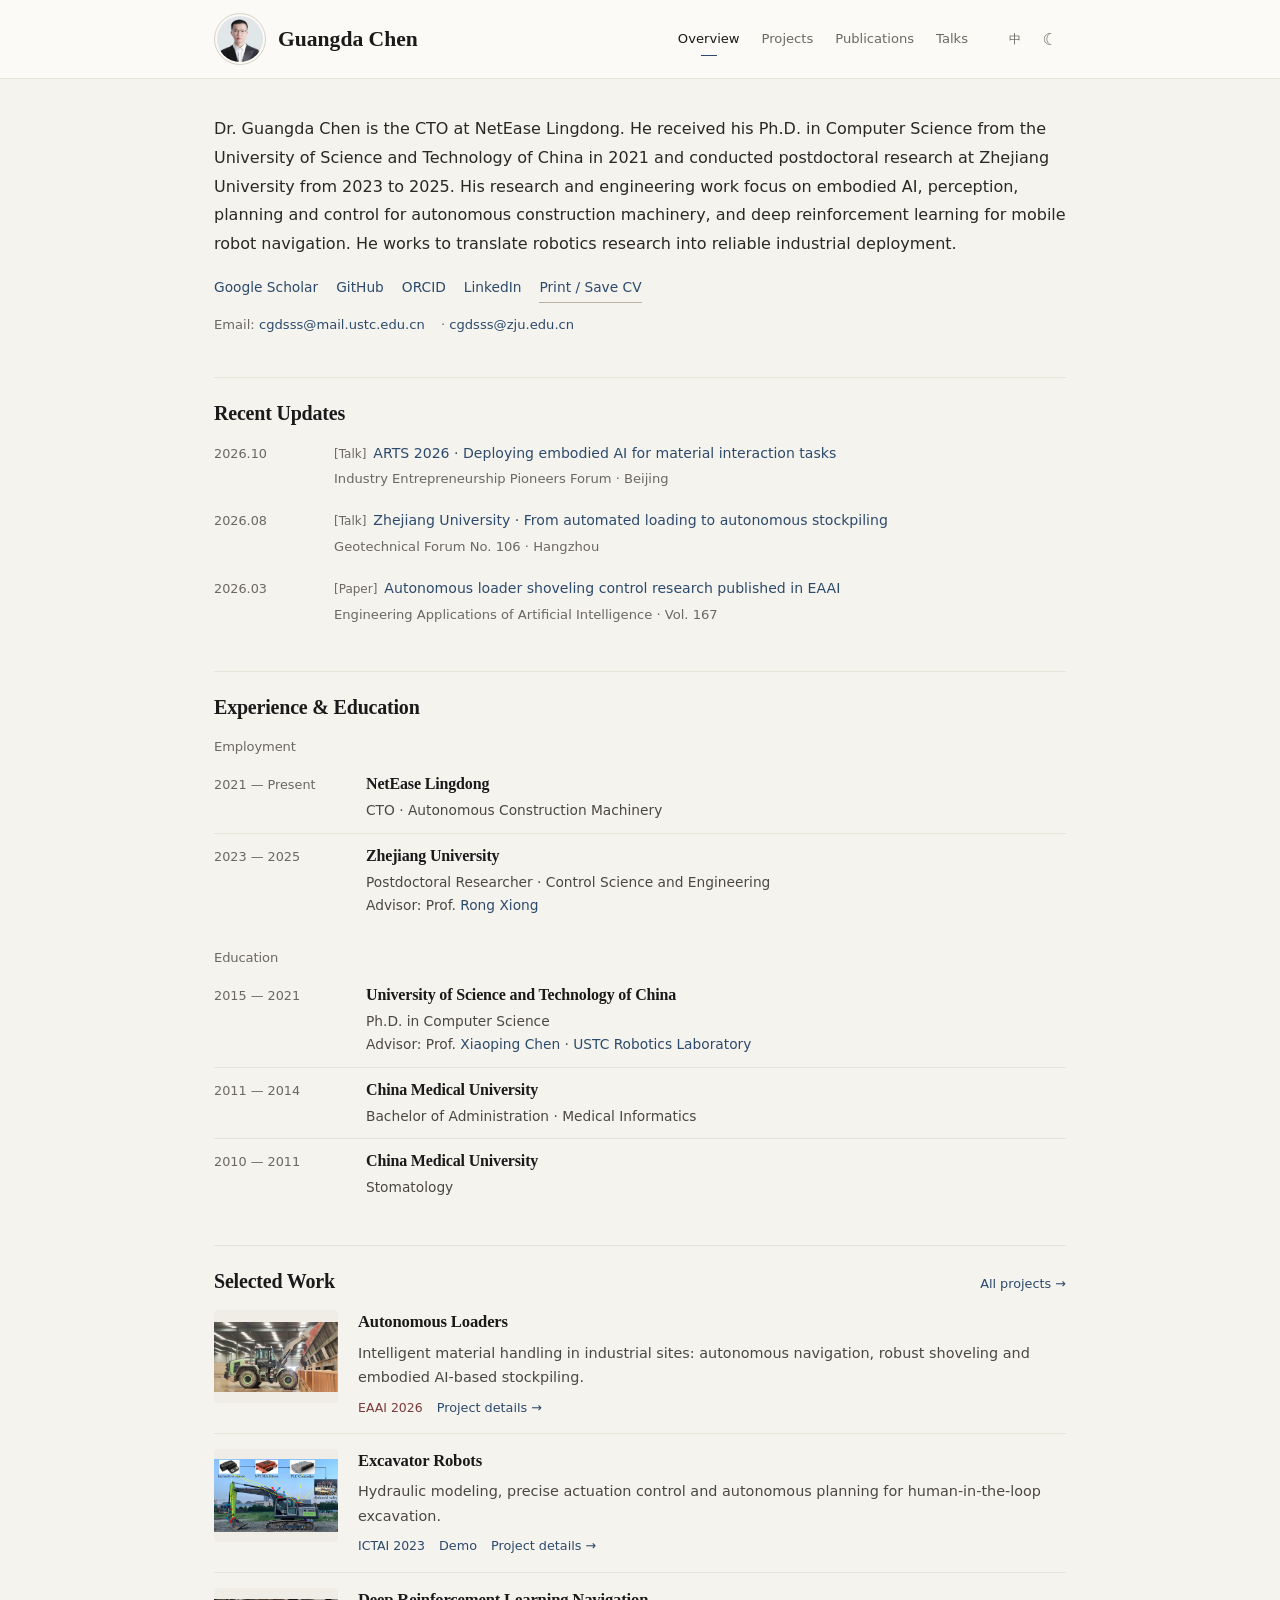
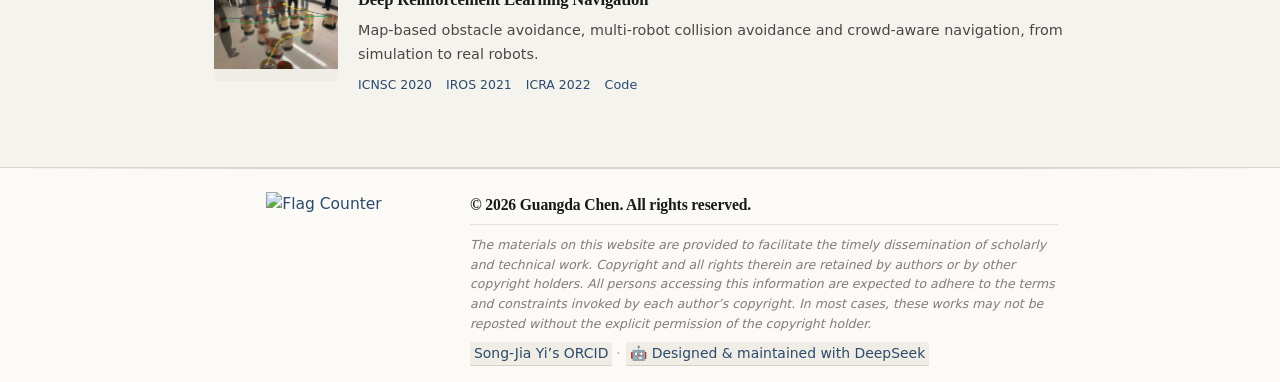
==== commit 5eeb9d9b: "fix" ====
--- a/index.html
+++ b/index.html
@@ -55,7 +55,7 @@
     <link rel="preconnect" href="https://cdn.jsdelivr.net" crossorigin>
     <link rel="stylesheet" href="https://cdn.jsdelivr.net/npm/@fontsource-variable/inter@5/index.css">
     <link rel="stylesheet" href="https://cdn.jsdelivr.net/npm/@fontsource-variable/source-serif-4@5/index.css">
-    <link rel="stylesheet" type="text/css" href="styles.css?v=20261117-refine">
+    <link rel="stylesheet" type="text/css" href="styles.css?v=20261117-width900">
 </head>
 <body>
     <!-- Compact personal letterhead with integrated navigation. -->
--- a/styles.css
+++ b/styles.css
@@ -92,7 +92,7 @@
 }
 
 .container {
-    max-width: 840px;
+    max-width: 900px;
     margin: 0 auto;
     padding: 0 24px;
 }
